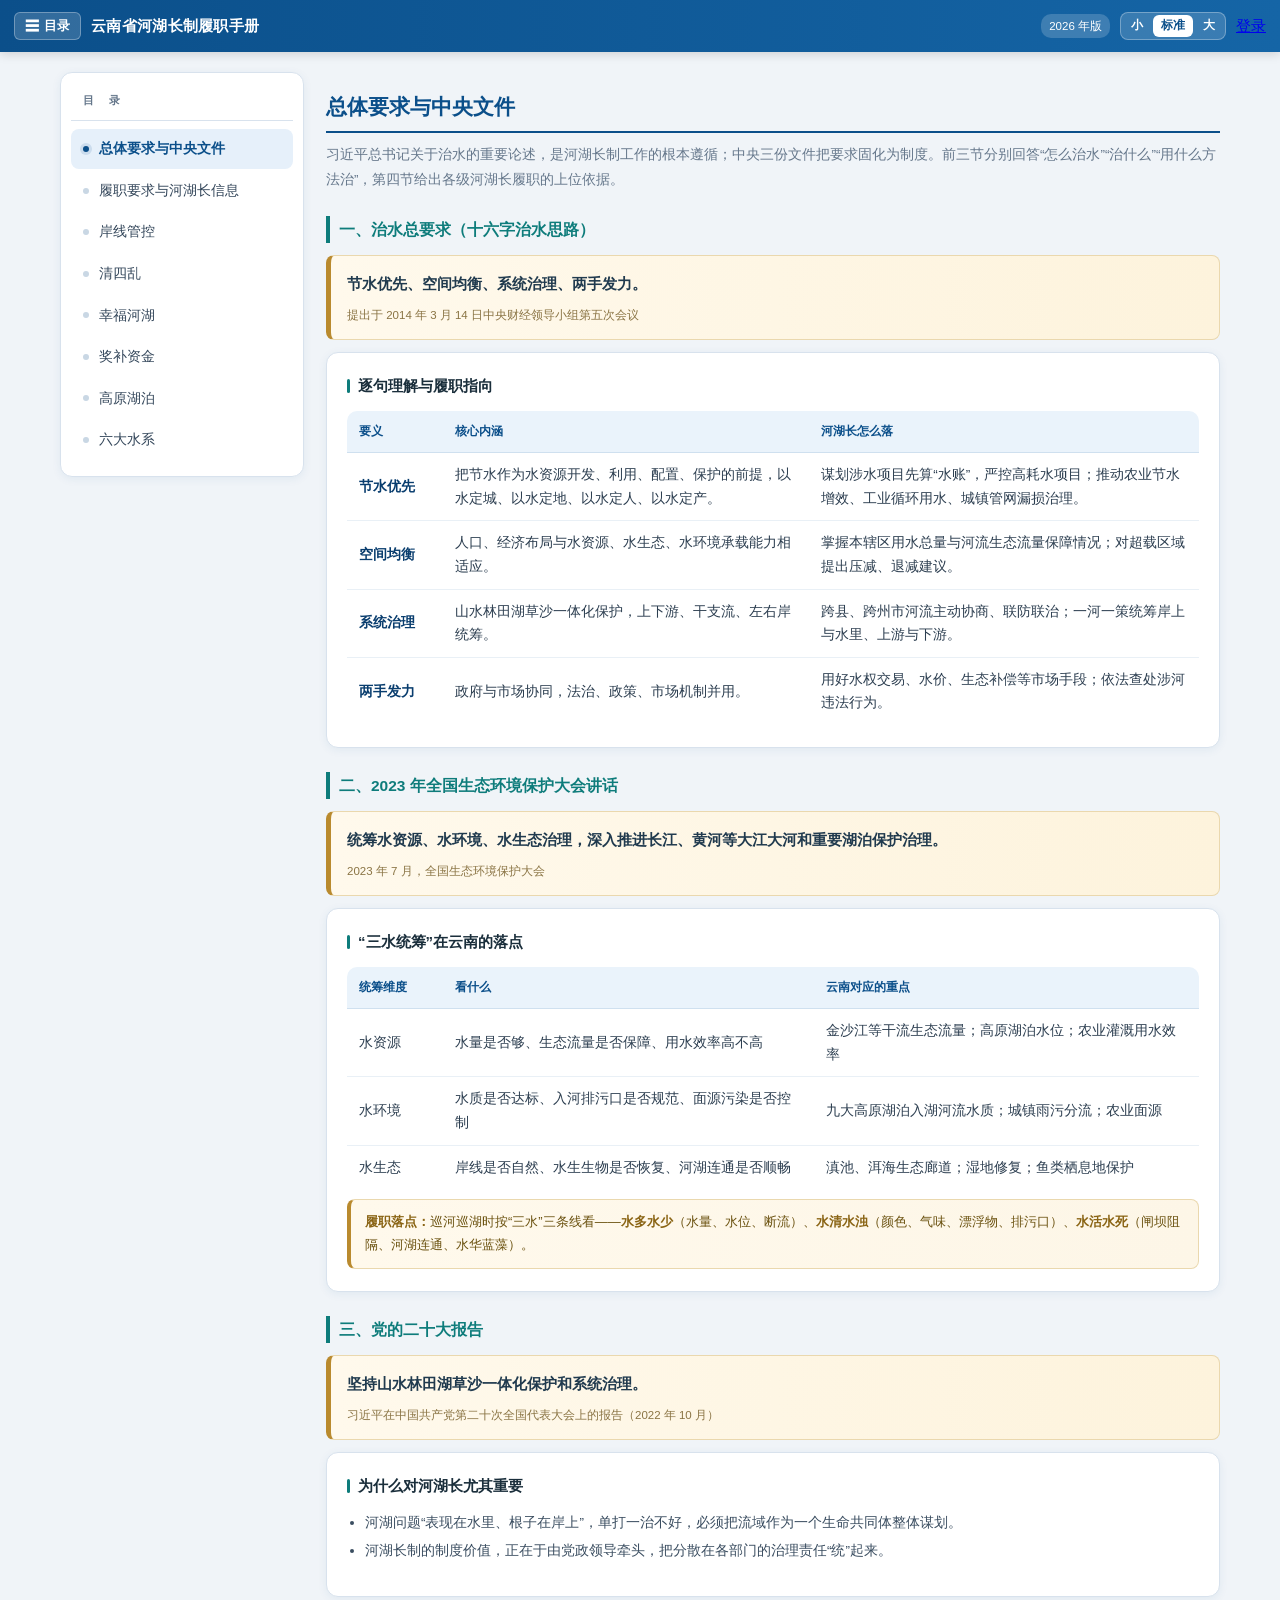
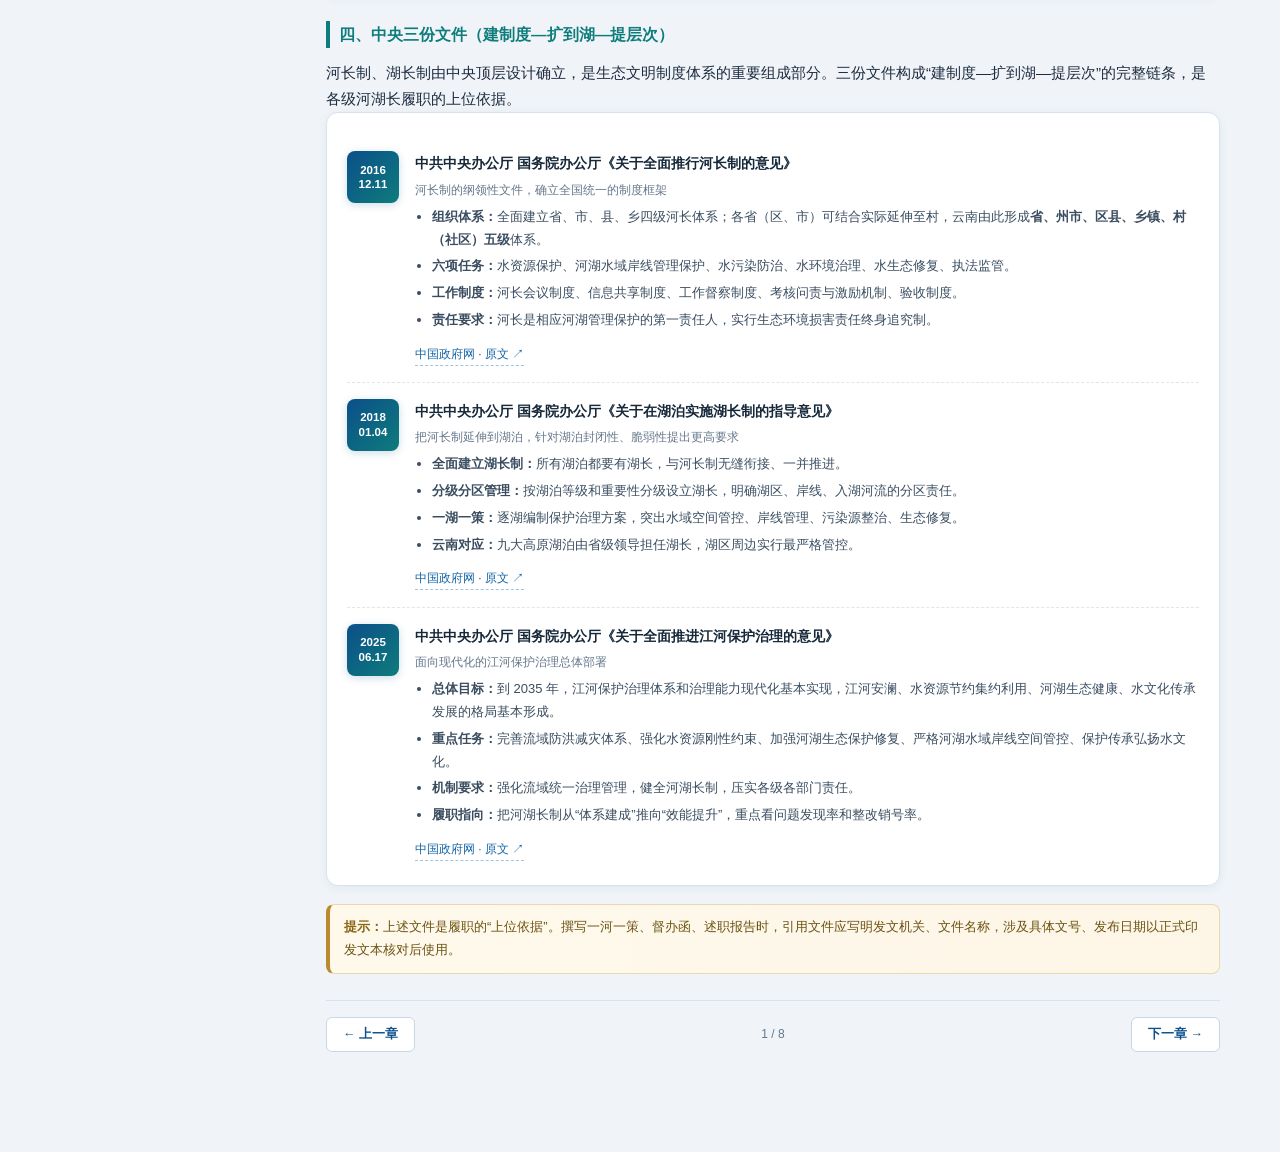
==== index.html @ fdb04437 "合并章节：总体要求+中央文件、履职要求+河湖长信息 - 第一章「总体要求」与「中央文件」合并为「总体要求与中央文件」，   章内四节：十六字治水思路、2023 全国生态环境保护大会、党的二十大报告、 " ====
<!DOCTYPE html>
<html lang="zh-CN">

<head>
  <meta charset="UTF-8">
  <meta name="viewport"
    content="width=device-width, initial-scale=1, maximum-scale=1, user-scalable=no, viewport-fit=cover">
  <meta name="theme-color" content="#0C447C">
  <meta name="format-detection" content="telephone=no">
  <meta name="description" content="云南省河湖长制履职手册：政策依据、履职要求、全省河湖长信息、岸线空间管控、清四乱、幸福河湖、高原湖泊与六大水系。">
  <title>云南省河湖长制履职手册</title>
  <link rel="stylesheet" href="./css/index.css">
  <script src="./js/theme-init.js"></script>
  <!--  -->
</head>

<body>

  <header class="topbar">
    <button class="tb-toc" id="tocBtn" type="button" aria-controls="toc" aria-expanded="true">
      <span class="ico">☰</span><span class="lbl">目录</span>
    </button>
    <span class="tt">云南省河湖长制履职手册</span>
    <span class="period">2026 年版</span>
    <div class="actions">
      <div class="fontset" role="group" aria-label="正文字号">
        <button type="button" data-fs="s" title="小号字" aria-pressed="false">小</button>
        <button type="button" data-fs="m" title="标准字" aria-pressed="true">标准</button>
        <button type="button" data-fs="l" title="大号字" aria-pressed="false">大</button>
      </div>
    </div>
    <div>
      <a href="./login.html" id="login" class="login">登录</a>
    </div>
  </header>

  <header class="hero" hidden>
    <div class="wrap">
      <span class="badge">内部工作资料 · 巡河巡湖随手查</span>
      <h1>云南省河湖长制履职手册<small>政策依据 · 履职清单 · 河湖信息速查</small></h1>
      <p>政策依据 · 履职要求 · 全省河湖长信息 · 岸线管控 · 清四乱 · 幸福河湖 · 奖补资金 · 高原湖泊 · 六大水系</p>
      <div class="meta"><span>共 8 章</span><span>数据截止 2025-12-31</span><span>图件为示意，不作执法依据</span></div>
      <div class="notice">本手册面向州（市）、县（市、区）、乡、村各级河湖长，便于巡河巡湖时查阅履职依据与工作标准。第四章全省河湖长信息为结构示意数据；政策条文、文号、面积与流域数据以正式文件及主管部门公布为准。
      </div>
    </div>
    <svg class="waves" viewBox="0 0 1200 120" preserveAspectRatio="none" aria-hidden="true">
      <path d="M0,60 C200,20 400,95 600,60 C800,25 1000,90 1200,55 L1200,120 L0,120 Z" fill="rgba(255,255,255,.10)" />
      <path d="M0,85 C220,50 420,110 640,80 C860,50 1040,105 1200,80 L1200,120 L0,120 Z" fill="rgba(255,255,255,.13)" />
    </svg>
  </header>

  <div class="layout">
    <aside class="toc" id="toc" aria-label="章节目录">
      <div class="t">目　录</div>
      <a href="#ch1" data-ch="ch1" class="active"><span>总体要求与中央文件</span></a>
      <a href="#ch3" data-ch="ch3"><span>履职要求与河湖长信息</span></a>
      <a href="#ch5" data-ch="ch5"><span>岸线管控</span></a>
      <a href="#ch6" data-ch="ch6"><span>清四乱</span></a>
      <a href="#ch7" data-ch="ch7"><span>幸福河湖</span></a>
      <a href="#ch8" data-ch="ch8"><span>奖补资金</span></a>
      <a href="#ch9" data-ch="ch9"><span>高原湖泊</span></a>
      <a href="#ch10" data-ch="ch10"><span>六大水系</span></a>
    </aside>
    <div class="toc-mask" id="tocMask" aria-hidden="true"></div>

    <main class="content">

      <section id="ch1" class="chapter on">
        <div class="ch-head">
          <h2>总体要求与中央文件</h2>
          <p class="lead">习近平总书记关于治水的重要论述，是河湖长制工作的根本遵循；中央三份文件把要求固化为制度。前三节分别回答“怎么治水”“治什么”“用什么方法治”，第四节给出各级河湖长履职的上位依据。</p>
        </div>

        <h4 class="sec">一、治水总要求（十六字治水思路）</h4>
        <div class="quote">
          <div class="qs">节水优先、空间均衡、系统治理、两手发力。</div>
          <div class="src">提出于 2014 年 3 月 14 日中央财经领导小组第五次会议</div>
        </div>
        <div class="card">
          <h3>逐句理解与履职指向</h3>
          <div class="tscroll">
            <table>
              <thead>
                <tr>
                  <th style="width:96px">要义</th>
                  <th>核心内涵</th>
                  <th>河湖长怎么落</th>
                </tr>
              </thead>
              <tbody>
                <tr>
                  <td><b>节水优先</b></td>
                  <td>把节水作为水资源开发、利用、配置、保护的前提，以水定城、以水定地、以水定人、以水定产。</td>
                  <td>谋划涉水项目先算“水账”，严控高耗水项目；推动农业节水增效、工业循环用水、城镇管网漏损治理。</td>
                </tr>
                <tr>
                  <td><b>空间均衡</b></td>
                  <td>人口、经济布局与水资源、水生态、水环境承载能力相适应。</td>
                  <td>掌握本辖区用水总量与河流生态流量保障情况；对超载区域提出压减、退减建议。</td>
                </tr>
                <tr>
                  <td><b>系统治理</b></td>
                  <td>山水林田湖草沙一体化保护，上下游、干支流、左右岸统筹。</td>
                  <td>跨县、跨州市河流主动协商、联防联治；一河一策统筹岸上与水里、上游与下游。</td>
                </tr>
                <tr>
                  <td><b>两手发力</b></td>
                  <td>政府与市场协同，法治、政策、市场机制并用。</td>
                  <td>用好水权交易、水价、生态补偿等市场手段；依法查处涉河违法行为。</td>
                </tr>
              </tbody>
            </table>
          </div>
        </div>

        <h4 class="sec">二、2023 年全国生态环境保护大会讲话</h4>
        <div class="quote">
          <div class="qs">统筹水资源、水环境、水生态治理，深入推进长江、黄河等大江大河和重要湖泊保护治理。</div>
          <div class="src">2023 年 7 月，全国生态环境保护大会</div>
        </div>
        <div class="card">
          <h3>“三水统筹”在云南的落点</h3>
          <div class="tscroll">
            <table>
              <thead>
                <tr>
                  <th style="width:96px">统筹维度</th>
                  <th>看什么</th>
                  <th>云南对应的重点</th>
                </tr>
              </thead>
              <tbody>
                <tr>
                  <td>水资源</td>
                  <td>水量是否够、生态流量是否保障、用水效率高不高</td>
                  <td>金沙江等干流生态流量；高原湖泊水位；农业灌溉用水效率</td>
                </tr>
                <tr>
                  <td>水环境</td>
                  <td>水质是否达标、入河排污口是否规范、面源污染是否控制</td>
                  <td>九大高原湖泊入湖河流水质；城镇雨污分流；农业面源</td>
                </tr>
                <tr>
                  <td>水生态</td>
                  <td>岸线是否自然、水生生物是否恢复、河湖连通是否顺畅</td>
                  <td>滇池、洱海生态廊道；湿地修复；鱼类栖息地保护</td>
                </tr>
              </tbody>
            </table>
          </div>
          <div class="pin">
            <b>履职落点：</b>巡河巡湖时按“三水”三条线看——<b>水多水少</b>（水量、水位、断流）、<b>水清水浊</b>（颜色、气味、漂浮物、排污口）、<b>水活水死</b>（闸坝阻隔、河湖连通、水华蓝藻）。
          </div>
        </div>

        <h4 class="sec">三、党的二十大报告</h4>
        <div class="quote">
          <div class="qs">坚持山水林田湖草沙一体化保护和系统治理。</div>
          <div class="src">习近平在中国共产党第二十次全国代表大会上的报告（2022 年 10 月）</div>
        </div>
        <div class="card">
          <h3>为什么对河湖长尤其重要</h3>
          <ul class="ul">
            <li>河湖问题“表现在水里、根子在岸上”，单打一治不好，必须把流域作为一个生命共同体整体谋划。</li>
            <li>河湖长制的制度价值，正在于由党政领导牵头，把分散在各部门的治理责任“统”起来。</li>
          </ul>
        </div>
        <h4 class="sec">四、中央三份文件（建制度—扩到湖—提层次）</h4>
        <p>河长制、湖长制由中央顶层设计确立，是生态文明制度体系的重要组成部分。三份文件构成“建制度—扩到湖—提层次”的完整链条，是各级河湖长履职的上位依据。</p>
        <div class="card">
          <div class="doc">
            <div class="dt">2016<br>12.11</div>
            <div class="db">
              <h5>中共中央办公厅 国务院办公厅《关于全面推行河长制的意见》</h5>
              <div class="meta">河长制的纲领性文件，确立全国统一的制度框架</div>
              <ul>
                <li><b>组织体系：</b>全面建立省、市、县、乡四级河长体系；各省（区、市）可结合实际延伸至村，云南由此形成<b>省、州市、区县、乡镇、村（社区）五级</b>体系。</li>
                <li><b>六项任务：</b>水资源保护、河湖水域岸线管理保护、水污染防治、水环境治理、水生态修复、执法监管。</li>
                <li><b>工作制度：</b>河长会议制度、信息共享制度、工作督察制度、考核问责与激励机制、验收制度。</li>
                <li><b>责任要求：</b>河长是相应河湖管理保护的第一责任人，实行生态环境损害责任终身追究制。</li>
              </ul>
              <a class="ext" href="https://www.gov.cn/zhengce/2016-12/11/content_5146628.htm" target="_blank"
                rel="noopener">中国政府网 · 原文 ↗</a>
            </div>
          </div>
          <div class="doc">
            <div class="dt">2018<br>01.04</div>
            <div class="db">
              <h5>中共中央办公厅 国务院办公厅《关于在湖泊实施湖长制的指导意见》</h5>
              <div class="meta">把河长制延伸到湖泊，针对湖泊封闭性、脆弱性提出更高要求</div>
              <ul>
                <li><b>全面建立湖长制：</b>所有湖泊都要有湖长，与河长制无缝衔接、一并推进。</li>
                <li><b>分级分区管理：</b>按湖泊等级和重要性分级设立湖长，明确湖区、岸线、入湖河流的分区责任。</li>
                <li><b>一湖一策：</b>逐湖编制保护治理方案，突出水域空间管控、岸线管理、污染源整治、生态修复。</li>
                <li><b>云南对应：</b>九大高原湖泊由省级领导担任湖长，湖区周边实行最严格管控。</li>
              </ul>
              <a class="ext" href="https://www.gov.cn/zhengce/2018-01/04/content_5253253.htm" target="_blank"
                rel="noopener">中国政府网 · 原文 ↗</a>
            </div>
          </div>
          <div class="doc">
            <div class="dt">2025<br>06.17</div>
            <div class="db">
              <h5>中共中央办公厅 国务院办公厅《关于全面推进江河保护治理的意见》</h5>
              <div class="meta">面向现代化的江河保护治理总体部署</div>
              <ul>
                <li><b>总体目标：</b>到 2035 年，江河保护治理体系和治理能力现代化基本实现，江河安澜、水资源节约集约利用、河湖生态健康、水文化传承发展的格局基本形成。</li>
                <li><b>重点任务：</b>完善流域防洪减灾体系、强化水资源刚性约束、加强河湖生态保护修复、严格河湖水域岸线空间管控、保护传承弘扬水文化。</li>
                <li><b>机制要求：</b>强化流域统一治理管理，健全河湖长制，压实各级各部门责任。</li>
                <li><b>履职指向：</b>把河湖长制从“体系建成”推向“效能提升”，重点看问题发现率和整改销号率。</li>
              </ul>
              <a class="ext" href="https://www.gov.cn/zhengce/202506/content_7029509.htm" target="_blank"
                rel="noopener">中国政府网 · 原文 ↗</a>
            </div>
          </div>
        </div>
        <div class="pin" style="margin-top:0">
          <b>提示：</b>上述文件是履职的“上位依据”。撰写一河一策、督办函、述职报告时，引用文件应写明发文机关、文件名称，涉及具体文号、发布日期以正式印发文本核对后使用。
        </div>
      </section>

      <section id="ch3" class="chapter">
        <div class="ch-head">
          <h2>履职要求与河湖长信息</h2>
          <p class="lead">国家层面三份文件回答“河湖长具体干什么、怎么干、干不好怎么办”，云南省级四份文件解决“本地怎么落地”。履职不是“挂名”，要有动作、有记录、有结果；最后一节收录全省 16 个州市、五级河湖长体系与名册检索，便于对照责任人与责任河段。</p>
        </div>

        <h4 class="sec">一、履职依据文件清单</h4>
        <div class="card">
          <div class="tscroll">
            <table>
              <thead>
                <tr>
                  <th style="width:44px">序号</th>
                  <th style="width:64px">层级</th>
                  <th>文件名称</th>
                  <th style="width:158px">文号</th>
                </tr>
              </thead>
              <tbody>
                <tr>
                  <td>1</td>
                  <td><span class="tag lv0">省级</span></td>
                  <td><a
                      href="./pdf/河湖长履职具体要求/1、云南省河长制领导小组关于印发云南省全面推行河长制行动计划的通知（云河长组发〔2017〕1号  ）.pdf">云南省河长制领导小组关于印发云南省全面推行河长制行动计划的通知</a>
                  </td>
                  <td>云河长组发〔2017〕1号</td>
                </tr>
                <tr>
                  <td>2</td>
                  <td><span class="tag lv0">省级</span></td>
                  <td><a
                      href="./pdf/河湖长履职具体要求/2、云南省河（湖）长制领导小组关于印发云南省全面贯彻落实湖长制的实施方案的通知（云河长组发〔2018〕2号）.pdf">云南省河（湖）长制领导小组关于印发云南省全面贯彻落实湖长制的实施方案的通知</a>
                  </td>
                  <td>云河长组发〔2018〕2号</td>
                </tr>
                <tr>
                  <td>3</td>
                  <td><span class="tag lv3">国家</span></td>
                  <td>《关于推动河长制从“有名”到“有实”的实施意见》</td>
                  <td>水河湖〔2018〕243号</td>
                </tr>
                <tr>
                  <td>4</td>
                  <td><span class="tag lv3">国家</span></td>
                  <td>《水利部办公厅印发关于进一步强化河长湖长履职尽责的指导意见的通知》</td>
                  <td>办河湖〔2019〕267号</td>
                </tr>
                <tr>
                  <td>5</td>
                  <td><span class="tag lv0">省级</span></td>
                  <td>
                    <a href="./pdf/河湖长履职具体要求/5、云南省河长制领导小组关于印发云南省全面推行河（湖）长制省级会议制度等 4 项制度的通知（云河长组发〔2020〕2 号）.pdf">云南省河长制领导小组关于印发云南省全面推行河（湖）长制省级会议制度等
                      4 项制度的通知</a>
                  </td>
                  <td>云河长组发〔2020〕2号</td>
                </tr>
                <tr>
                  <td>6</td>
                  <td><span class="tag lv0">省级</span></td>
                  <td><a
                      href="./pdf/河湖长履职具体要求/6、云南省河长制办公室关于印发云南省全面推行河（湖）长制省级河（湖）长巡查办法等4个办法的通知（云河长办发〔2020〕24 号）.pdf">云南省河长制办公室关于印发云南省全面推行河（湖）长制省级河（湖）长巡查办法等
                      4 个办法的通知</a></td>
                  <td>云河长办发〔2020〕24号</td>
                </tr>
                <tr>
                  <td>7</td>
                  <td><span class="tag lv3">国家</span></td>
                  <td>《水利部关于印发河长湖长履职规范（试行）的通知》</td>
                  <td>水河湖函〔2021〕72号</td>
                </tr>
              </tbody>
            </table>
          </div>
          <div class="hint">前两份省级文件是云南全面推行河长制、湖长制的总施工图；第 5、6 项确立省级会议、督查、考核、信息共享制度与河（湖）长巡查办法；第 3、4、7
            项是水利部对履职内容、履职方式、责任追究的统一规范。</div>
        </div>

        <h4 class="sec">二、三份关键文件要点</h4>
        <div class="card">
          <div class="doc">
            <div class="dt">有名<br>到有实</div>
            <div class="db">
              <h5>《关于推动河长制从“有名”到“有实”的实施意见》<span style="font-weight:400;color:var(--muted)">（水河湖〔2018〕243号）</span></h5>
              <div class="meta">解决“牌子挂了、人没动”的问题</div>
              <ul>
                <li><b>责任体系实：</b>河长名单、责任河段、联系方式向社会公布，公示牌规范设置、动态更新。</li>
                <li><b>一河一策实：</b>问题、目标、任务、责任“四张清单”落地，年度任务可考核。</li>
                <li><b>督查暗访实：</b>以“四不两直”方式开展暗访，问题通报到人、到河段。</li>
                <li><b>考核问责实：</b>考核结果纳入党政领导班子和领导干部考核评价。</li>
              </ul>
              <a class="ext" href="https://www.gov.cn/gongbao/content/2019/content_5363080.htm" target="_blank"
                rel="noopener">原文 ↗</a>
            </div>
          </div>
          <div class="doc">
            <div class="dt">强化<br>尽责</div>
            <div class="db">
              <h5>《关于进一步强化河长湖长履职尽责的指导意见》<span style="font-weight:400;color:var(--muted)">（办河湖〔2019〕267号）</span></h5>
              <div class="meta">解决“履职不到位、责任压不实”的问题</div>
              <ul>
                <li><b>强化河长办能力：</b>配强工作力量，建立分办、督办、通报机制。</li>
                <li><b>提醒约谈通报：</b>对履职不力、问题长期未整改的河长湖长，实行提醒、约谈、通报。</li>
                <li><b>结果运用：</b>履职情况与考核、评优、问责挂钩，形成“干好干坏不一样”的导向。</li>
              </ul>
              <a class="ext" href="https://www.gov.cn/zhengce/zhengceku/2020-01/01/content_5465754.htm" target="_blank"
                rel="noopener">原文 ↗</a>
            </div>
          </div>
          <div class="doc">
            <div class="dt">规范<br>履职</div>
            <div class="db">
              <h5>《河长湖长履职规范（试行）》<span style="font-weight:400;color:var(--muted)">（水河湖函〔2021〕72号）</span></h5>
              <div class="meta">明确各级河长湖长“做什么、怎么做”</div>
              <ul>
                <li><b>履职内容：</b>巡河巡湖、问题交办督办、组织协调、督导考核、宣传引导。</li>
                <li><b>履职方式：</b>实地巡查与暗访相结合，重点河段、敏感时段加密；发现问题现场交办、限期整改、跟踪销号。</li>
                <li><b>履职记录：</b>巡查轨迹、问题清单、交办单、整改反馈要留痕，作为考核依据。</li>
              </ul>
              <a class="ext" href="http://www.mwr.gov.cn/zw/tzgg/tzgs/202510/t20251001_2067353.html" target="_blank"
                rel="noopener">水利部 · 原文 ↗</a>
            </div>
          </div>
        </div>

        <h4 class="sec">三、履职清单（按级对照）</h4>
        <div class="card">
          <div class="tscroll">
            <table>
              <thead>
                <tr>
                  <th style="width:92px">层级</th>
                  <th>主要履职事项</th>
                  <th style="width:132px">巡查频次（参考）</th>
                  <th style="width:120px">留痕方式</th>
                </tr>
              </thead>
              <tbody>
                <tr>
                  <td><span class="tag lv0">省级</span></td>
                  <td>统筹部署、督办跨州市重大问题、审定一河一策</td>
                  <td>每年不少于 1 次</td>
                  <td>会议纪要、督办函</td>
                </tr>
                <tr>
                  <td><span class="tag lv1">州市级</span></td>
                  <td>组织跨县联防联治、协调解决突出问题、考核县级河长</td>
                  <td>每半年不少于 1 次</td>
                  <td>巡查记录、交办单</td>
                </tr>
                <tr>
                  <td><span class="tag lv2">区县级</span></td>
                  <td>落实治理任务、协调执法与项目落地、督办乡镇整改</td>
                  <td>每季度不少于 1 次</td>
                  <td>巡查 APP、问题台账</td>
                </tr>
                <tr>
                  <td><span class="tag lv3">乡镇级</span></td>
                  <td>组织日常巡查、处置发现问题、上报重大事项</td>
                  <td>每月不少于 1 次</td>
                  <td>巡查台账、照片</td>
                </tr>
                <tr>
                  <td><span class="tag lv4">村（社区）级</span></td>
                  <td>巡河护河、宣传引导、第一时间上报</td>
                  <td>每周不少于 1 次</td>
                  <td>巡查记录本</td>
                </tr>
              </tbody>
            </table>
          </div>
          <div class="hint">注：频次为常见做法，具体以省级河湖长制工作规定（省级河（湖）长巡查办法等 4 个办法）和年度考核细则为准。</div>
        </div>

        <h4 class="sec">四、问题处置闭环</h4>
        <div class="card">
          <div class="flow">
            <span class="st">① 发现</span><span class="ar">→</span>
            <span class="st">② 交办</span><span class="ar">→</span>
            <span class="st">③ 整改</span><span class="ar">→</span>
            <span class="st">④ 验收销号</span><span class="ar">→</span>
            <span class="st">⑤ 回头看</span>
          </div>
          <div class="tscroll">
            <table>
              <thead>
                <tr>
                  <th style="width:92px">环节</th>
                  <th>关键动作</th>
                  <th style="width:170px">常见问题</th>
                </tr>
              </thead>
              <tbody>
                <tr>
                  <td>发现</td>
                  <td>巡查、暗访、群众举报、卫星遥感与视频监控比对</td>
                  <td>只走“精品路线”，看不见问题</td>
                </tr>
                <tr>
                  <td>交办</td>
                  <td>明确责任单位、整改措施、完成时限，书面交办</td>
                  <td>口头交办、责任不清、时限模糊</td>
                </tr>
                <tr>
                  <td>整改</td>
                  <td>属地为主、部门配合，重大问题的提级办理</td>
                  <td>以“已安排”代替“已整改”</td>
                </tr>
                <tr>
                  <td>验收销号</td>
                  <td>现场核实、影像对比、签字确认</td>
                  <td>纸上销号、反弹后重新入账</td>
                </tr>
                <tr>
                  <td>回头看</td>
                  <td>销号问题抽查复核，防止反弹</td>
                  <td>一销了之、缺乏长效管护</td>
                </tr>
              </tbody>
            </table>
          </div>
        </div>
        <h4 class="sec">五、全省各级河湖长信息</h4>
        <p>全省 16 个州市、五级河湖长体系与名册检索。<b>本模块为交互式</b>：可查看层级结构与区域分布、按州市下钻、按姓名/河流/单位/编号检索。当前数据为结构示意值，正式发布前替换为省河湖长办台账。</p>
        <div id="ch4" class="tabmod">
        <nav class="tabs subtabs">
          <div class="wrap">
            <button class="on" data-tab="overview">总览</button>
            <button data-tab="pref">分州市一览</button>
            <button data-tab="roster" hidden>河湖长名册检索</button>
          </div>
        </nav>
        <section id="tab-overview" class="on">
          <h2>组织体系总览</h2>
          <p class="sub">纵向五级 × 横向 16 州市，两向合计均等于 38,000 人</p>

          <div class="grid3">
            <div class="metric">
              <div class="num">16</div>
              <div class="lab">州市</div>
              <div class="note">8 个地级市 + 8 个自治州</div>
            </div>
            <div class="metric">
              <div class="num">5</div>
              <div class="lab">级责任体系</div>
              <div class="note">省 → 州市 → 区县 → 乡镇 → 村（社区）</div>
            </div>
            <div class="metric">
              <div class="num">38,000</div>
              <div class="lab">名河湖长</div>
              <div class="note">全省合计（示意值）</div>
            </div>
          </div>

          <div class="card">
            <h3>五级河湖长分布（由高到低）</h3>
            <div class="pyr" id="pyramid"></div>
          </div>

          <div class="tip"><b>一句话读图：</b>乡镇与村社区两级合计约 33,920 人，占全省 89% —— 河湖长制的责任重心在基层末梢。</div>

          <div class="card">
            <h3>五级职责速览</h3>
            <table>
              <thead>
                <tr>
                  <th>层级</th>
                  <th>典型河长</th>
                  <th>所在单位</th>
                  <th>主要职责</th>
                </tr>
              </thead>
              <tbody>
                <tr>
                  <td><span class="tag lv0">省级</span></td>
                  <td>省总河长、副总河长、省级河（湖）长</td>
                  <td>省委、省人民政府</td>
                  <td>统筹全省河湖长制工作，督办重大问题</td>
                </tr>
                <tr>
                  <td><span class="tag lv1">州市级</span></td>
                  <td>州（市）总河长、州（市）级河（湖）长</td>
                  <td>州（市）党委、人民政府</td>
                  <td>组织跨县河流联防联治，考核下级河长</td>
                </tr>
                <tr>
                  <td><span class="tag lv2">区县级</span></td>
                  <td>县（市、区）总河长、县级河（湖）长</td>
                  <td>县（市、区）党委、人民政府</td>
                  <td>落实治理任务，协调执法与项目落地</td>
                </tr>
                <tr>
                  <td><span class="tag lv3">乡镇级</span></td>
                  <td>乡镇（街道）党（工）委书记、乡镇长</td>
                  <td>乡镇人民政府、街道办事处</td>
                  <td>组织日常巡查，处置发现问题</td>
                </tr>
                <tr>
                  <td><span class="tag lv4">村（社区）级</span></td>
                  <td>村党总支书记、村委会主任</td>
                  <td>村民委员会、社区居民委员会</td>
                  <td>巡河护河、宣传引导、第一时间上报</td>
                </tr>
              </tbody>
            </table>
          </div>

          <div class="expo-card">
            <div class="expo-band">
              <span class="expo-kicker">云展馆 · 2016—2026</span>
              <h3>云南河湖长制十周年成果云展</h3>
              <p>五级河湖长体系全覆盖、九大高原湖泊治理成效、六大水系保护、十年大事记与云上影像展，进入即可一站浏览。</p>
            </div>
            <div class="expo-body">
              <div class="expo-tags">
                <span>十年数字墙</span><span>治水模式</span><span>六大水系</span><span>九湖亮点</span><span>制度法治</span><span>十年大事记</span><span>五级河长数据</span>
              </div>
              <a class="expo-go" href="云南河湖长制十周年成果云展.html" target="_blank" rel="noopener">进入云展 →</a>
            </div>
          </div>
        </section>
        <section id="tab-pref">
          <h2>分州市河湖长分布</h2>
          <p class="sub">点击上方示意图中的州市区块（或蓝圈），可直达该州市的河长名册明细；下方表格可展开“省级”行查看省级河长名单，点击州市行同样直达名册。</p>
          <div class="card">
            <h3 style="text-align:center">各州市河长数量示意图</h3>
            <div class="mapflex">
              <div class="mapbox" id="mapBox">
                <div class="mapTip" id="mapTip"></div>
              </div>
              <div class="maplegend" id="mapLegend"></div>
            </div>
            <p class="mapnote">示意图：行政区划界线经简化处理，不作为划界依据；人数为结构示意值。</p>
          </div>
          <div class="tblwrap">
            <table id="prefTable">
              <thead>
                <tr>
                  <th>州市</th>
                  <th class="r">河湖长（人）</th>
                  <th class="r">占全省</th>
                  <th class="r">示例入库（条）</th>
                  <th class="barcell">分布</th>
                </tr>
              </thead>
              <tbody></tbody>
            </table>
          </div>
          <p class="sub" style="margin-top:12px">注：因四舍五入，占比分项之和可能与 100% 略有出入；人数为结构示意值。</p>
        </section>
        <section id="tab-roster">
          <h2>河长名册检索</h2>
          <p class="sub" id="rosterSub">支持按姓名、河流名称、行政区划、单位、职务、编号模糊检索；省级河长可点击下方“省级”快捷按钮或层级下拉查看。</p>

          <div class="quick" id="quickLv">
            <button data-lv="" class="on">全部层级</button>
            <button data-lv="省级">省级</button>
            <button data-lv="州市级">州市级</button>
            <button data-lv="区县级">区县级</button>
            <button data-lv="乡镇级">乡镇级</button>
            <button data-lv="村（社区）级">村（社区）级</button>
          </div>

          <div class="filters">
            <input type="text" id="q" placeholder="搜索：姓名 / 河流 / 行政区划 / 单位 / 职务 / 编号…">
            <select id="fLevel">
              <option value="">全部层级</option>
              <option>省级</option>
              <option>州市级</option>
              <option>区县级</option>
              <option>乡镇级</option>
              <option>村（社区）级</option>
            </select>
            <select id="fPref">
              <option value="">全部州市</option>
            </select>
            <button id="resetBtn" class="btn-reset" title="恢复默认：全部层级 + 全部州市">重置</button>
          </div>
          <div class="chips">当前筛选 <b id="hitCount">0</b> 条示例记录 <span id="hitScope"></span></div>

          <div class="tblwrap">
            <table>
              <thead>
                <tr>
                  <th>编号</th>
                  <th>级别</th>
                  <th>行政区划</th>
                  <th>河流（湖泊）名称</th>
                  <th>责任河段</th>
                  <th>河长姓名</th>
                  <th>职务</th>
                  <th>所在单位</th>
                </tr>
              </thead>
              <tbody id="rosterBody"></tbody>
            </table>
          </div>
          <div class="pager">
            <span id="pageInfo"></span>
            <span><button id="prevBtn">上一页</button> <button id="nextBtn">下一页</button></span>
          </div>
        </section>
        </div>
      </section>

      <section id="ch5" class="chapter">
        <div class="ch-head">
          <h2>河湖岸线空间管控法律法规及工作要求</h2>
          <p class="lead">岸线是河湖生态空间的核心，管控的关键是“划定边界、分区管住、严格许可、依法处置”四个环节。本章梳理现行法规文件依据、岸线分区管控要求、涉河项目审批规则与违建分类处置口径。</p>
        </div>

        <h4 class="sec">一、法规与文件依据</h4>
        <div class="card">
          <div class="tscroll">
            <table>
              <thead>
                <tr>
                  <th style="width:56px">层级</th>
                  <th>依据名称</th>
                  <th style="width:170px">管什么</th>
                </tr>
              </thead>
              <tbody>
                <tr>
                  <td>行政法规</td>
                  <td>《中华人民共和国河道管理条例》</td>
                  <td>河道管理范围划定、涉河建设审批、禁止行为与法律责任</td>
                </tr>
                <tr>
                  <td>部门规定</td>
                  <td>《河道管理范围内建设项目管理的有关规定》（2017 年修正）</td>
                  <td>涉河建设项目范围界定与审查程序</td>
                </tr>
                <tr>
                  <td>部文件</td>
                  <td>《水利部办公厅关于进一步加强河湖管理范围内建设项目管理的通知》（办河湖〔2020〕177号）</td>
                  <td>规范许可范围、严格审批类别、明确禁止事项</td>
                </tr>
                <tr>
                  <td>部文件</td>
                  <td>《水利部关于加强河湖水域岸线空间管控的指导意见》（水河湖〔2022〕216号）</td>
                  <td>边界划定、用途管制、违建处置、耕地利用</td>
                </tr>
              </tbody>
            </table>
          </div>
        </div>

        <h4 class="sec">二、适用对象与审批底线</h4>
        <div class="card">
          <h3>哪些项目要审</h3>
          <p class="p">
            河道管理范围包括河道（含河滩地）、湖泊、水库、人工水道、行洪区、蓄洪区、滞洪区。在上述范围内新建、扩建、改建的建设项目均需审查，包括：开发水利（水电）、防治水害、整治河道的各类工程，以及跨河、穿河、穿堤、临河的桥梁、码头、道路、渡口、管道、缆线、取水口、排污口等建筑物，厂房、仓库、工业和民用建筑及其他公共设施。
          </p>
          <div class="pin"><b>核心规则：</b>河道管理范围内的建设项目，必须按照河道管理权限，经河道主管机关审查同意后，方可开工建设。<b>未批先建、越权审批、批建不符</b>均属违规。</div>
          <h3 style="margin-top:16px">三条禁止底线</h3>
          <ul class="ul">
            <li>禁止在河湖管理范围内建设<b>妨碍行洪</b>的建筑物、构筑物，禁止倾倒、弃置渣土。</li>
            <li>禁止<b>围垦湖泊</b>，禁止违法围垦河道。</li>
            <li>严禁<b>超项目类别</b>审批许可；不得以涉河建设项目名义许可尾矿库、永久渣场；不得以桥梁、道路、码头等为名，对开发建设房屋建筑、风雨廊桥、景观工程、别墅等进行许可。</li>
          </ul>
          <div class="warn">
            <b>光伏、风电特别注意：</b>应符合同相关规划并充分论证、严格控制；严重影响防洪安全、河势稳定、生态安全的，不得许可。光伏电站、风力发电等项目不得在河道、湖泊、水库内建设；在湖泊周边、水库库汊建设的，不得布设在具有防洪、供水功能和水生态、水环境保护需求的区域，不得妨碍行洪通畅，不得危害水库大坝和堤防等水利工程设施安全，不得影响河势稳定和航运安全。
          </div>
        </div>

        <h4 class="sec">三、边界划定：先有边界，才谈管控</h4>
        <div class="card">
          <p class="p">河湖管理范围划定是河湖管理保护的重要基础性工作。要完善第一次全国水利普查名录内河湖划界成果，在“全国水利一张图”上图，同步推进名录以外其他河湖的划定工作。</p>
          <ul class="ul">
            <li><b>纠治三类问题：</b>不依法依规、降低划定标准人为缩窄河道管理范围，故意避让村镇、农田、基础设施以及建筑物、构筑物。</li>
            <li><b>成果公开：</b>督促有关地方及时整改，并依法公告。</li>
            <li><b>多规衔接：</b>做好河湖划界与“三区三线”划定等工作的对接，推进与相关部门成果共享。</li>
          </ul>
          <div class="pin"><b>划定成果复核：</b>通过全国河湖遥感平台开展，复核规范后的矢量数据是加强河湖管理保护的重要依据。复核范围为民政普查名录内已划定管理范围的河湖——<b>2026
              年</b>开展流域面积 1000 平方公里及以上河流、水面面积 1 平方公里及以上湖泊的复核；<b>2027 年</b>开展其他河湖复核。名录外河湖结合基本情况摸底，将矢量成果上图。</div>
        </div>

        <h4 class="sec">四、岸线分区分类管控</h4>
        <div class="card">
          <p class="p">按照保护优先原则，加快河湖岸线保护与利用规划编制审批，合理划分四类岸线，严格管控开发利用强度和方式，并将岸线保护与利用规划融入“多规合一”国土空间规划体系。</p>
          <div class="grid2">
            <div class="mini">
              <h5>岸线保护区</h5>
              <p>生态敏感、需严格保护的区域，原则上禁止开发性建设。</p>
            </div>
            <div class="mini">
              <h5>岸线保留区</h5>
              <p>暂不具备开发条件或需为长远预留的区域，控制新增建设项目。</p>
            </div>
            <div class="mini">
              <h5>岸线控制利用区</h5>
              <p>有一定开发需求但须严格控制强度、方式与布局的区域。</p>
            </div>
            <div class="mini">
              <h5>岸线开发利用区</h5>
              <p>资源环境承载能力允许、可相对集中开发建设的区域。</p>
            </div>
          </div>
          <div class="hint">省级水行政主管部门组织提出需编制岸线规划的河湖名录、明确编制主体，并征求有关流域管理机构意见。</div>
        </div>

        <h4 class="sec">五、涉河项目审批：三个原则把住关口</h4>
        <div class="card">
          <div class="flow">
            <span class="st">确有必要</span><span class="ar">·</span>
            <span class="st">无法避让</span><span class="ar">·</span>
            <span class="st">确保安全</span>
          </div>
          <p class="p">
            对跨河、穿河、穿堤、临河的桥梁、码头、道路、渡口、管道、缆线、取水、排水等涉河建设项目，严把<b>受理、审查、许可</b>三关，不得超审查权限，不得随意扩大项目类别，严禁未批先建、越权审批、批建不符。</p>
          <h3>哪些活动也要办许可</h3>
          <p class="p">
            河湖管理范围内的岸线整治修复、生态廊道建设、滩地生态治理、公共体育设施、渔业养殖设施、航运设施、航道整治工程、造（修、拆）船项目、文体活动等，依法按<b>洪水影响评价类审批</b>或<b>河道管理范围内特定活动审批</b>办理许可手续。
          </p>
          <ul class="ul">
            <li>严禁以风雨廊桥等名义在河湖管理范围内开发建设房屋。</li>
            <li>城市建设和发展不得占用河道滩地。</li>
          </ul>
        </div>

        <h4 class="sec">六、涉水违建：分三类处置，不搞“一刀切”</h4>
        <div class="card">
          <div class="tscroll">
            <table>
              <thead>
                <tr>
                  <th style="width:104px">类别</th>
                  <th style="width:196px">时间界线</th>
                  <th>处置要求</th>
                </tr>
              </thead>
              <tbody>
                <tr>
                  <td><b>增量问题</b></td>
                  <td>2019 年 1 月 1 日以后（河湖长制 2018 年底全面建立）</td>
                  <td><b>“零容忍”</b>，坚决依法依规清理整治。</td>
                </tr>
                <tr>
                  <td><b>存量问题</b></td>
                  <td>1988 年 6 月《河道管理条例》出台后至 2018 年底</td>
                  <td>依法依规分类处理：妨碍行洪、影响河势稳定、危害水工程安全的，限期拆除并恢复原状；桥梁、码头等审批类项目开展防洪影响评价，区分情况规范整改、消除不利影响。</td>
                </tr>
                <tr>
                  <td><b>历史遗留</b></td>
                  <td>1988 年 6 月以前</td>
                  <td>逐项科学评估：影响防洪安全的限期拆除；不影响防洪安全或通过其他措施可消除影响的，在确保安全前提下稳妥处置。</td>
                </tr>
              </tbody>
            </table>
          </div>
          <div class="pin">处置要统筹发展和安全，严守安全底线，聚焦河湖水域岸线空间范围内的违法违规建筑物、构筑物，依法依规、实事求是、分类处置。</div>
        </div>

        <h4 class="sec">七、河湖管理范围内耕地利用</h4>
        <div class="card">
          <p class="p">对河湖管理范围内的耕地，结合“三区三线”划定，在不妨碍行洪、蓄洪和输水等功能的前提下，商自然资源部门依法依规分类处理。</p>
          <h3>应当有序退出的不稳定耕地</h3>
          <ul class="ul">
            <li>位于<b>主河槽内</b>的耕地；</li>
            <li><b>洪水上滩频繁</b>区域（南方可按 5 年一遇洪水位以下，北方可按 3 年一遇洪水位以下）；</li>
            <li><b>水库征地线以下</b>的耕地；</li>
            <li>长江平垸行洪<b>“双退”圩垸内</b>的耕地。</li>
          </ul>
          <h3 style="margin-top:14px">确需保留的耕地及园地，四条硬约束</h3>
          <ul class="ul">
            <li>不得新建、改建、扩建<b>生产围堤</b>；</li>
            <li>不得种植<b>妨碍行洪的高秆作物</b>；</li>
            <li>禁止建设<b>妨碍行洪</b>的建筑物、构筑物；</li>
            <li>严禁以各种名义<b>围湖造地、非法围垦河道</b>。</li>
          </ul>
          <div class="warn"><b>摸排任务：</b>按水法、防洪法、土地管理法、河道管理条例等法律法规及国土空间规划、防洪规划要求，套合河湖管理范围与 2024
            年国土变更调查数据，逐河流（段）逐湖泊摸排影响行洪安全的不稳定耕地的位置与面积。流域面积 1000 平方公里及以上河流、防洪重要河流（段）和湖泊、大中型防洪水库要作为重点，全覆盖开展摸排。</div>
        </div>

        <h4 class="sec">八、巡查要点（岸线视角）</h4>
        <div class="card">
          <div class="tscroll">
            <table>
              <thead>
                <tr>
                  <th style="width:88px">看什么</th>
                  <th>重点判识</th>
                </tr>
              </thead>
              <tbody>
                <tr>
                  <td>看界桩</td>
                  <td>管理范围界桩、公示牌是否完好，有无被移动、遮挡、损毁</td>
                </tr>
                <tr>
                  <td>看新增</td>
                  <td>岸线内有无新增建筑物、堆场、围堤、便道，是否办理许可</td>
                </tr>
                <tr>
                  <td>看滩地</td>
                  <td>滩地有无被围垦耕种、有无抬高滩地、有无阻水障碍物</td>
                </tr>
                <tr>
                  <td>看口门</td>
                  <td>取水口、排污口设置是否合规，有无未经许可的暗管、涵洞</td>
                </tr>
                <tr>
                  <td>看光伏风电</td>
                  <td>河湖库范围内有无光伏、风电项目及其附属设施</td>
                </tr>
              </tbody>
            </table>
          </div>
        </div>
      </section>

      <section id="ch6" class="chapter">
        <div class="ch-head">
          <h2>“清四乱”有关工作要求及问题分类</h2>
          <p class="lead">
            做好河湖库“清四乱”工作是落实党中央、国务院河湖管护部署、守住水安全底线的基础性任务，是保障行洪畅通的关键举措。习近平总书记指出“水安全是涉及国家长治久安的大事”，并强调要全面加强河湖行洪空间管控，坚决保障人民群众生命财产安全。
          </p>
        </div>

        <div class="card">
          <p class="p">云南省始终坚持将河湖库“清四乱”作为推行河湖长制的重要抓手，纳入河湖长制常态化工作，纵深推进常态化规范化，确保全省江河行洪畅通。</p>
          <p class="p">根据全国河湖长制管理信息系统四乱问题管理模块，“四乱”问题分为<b>乱占、乱采、乱堆、乱建</b>四类，涉及围河（湖）造地、围网养殖、采砂场、垃圾堆放、临河房屋、光伏（风电）项目等 20
            余种地物对象。认定标准及整改要求参照水利部河湖保护中心河湖库地物遥感图斑判定工作指引，以及云南省河湖地物遥感图斑核查和“四乱”问题认定标准及整改措施执行。</p>
          <div class="chips">
            <a href="#s-luanzhan">乱占（8 类）</a>
            <a href="#s-luancai">乱采（3 类）</a>
            <a href="#s-luandui">乱堆（4 类）</a>
            <a href="#s-luanjian">乱建（8 类）</a>
          </div>
          <div class="hint">点击任一条目可展开“认定标准 / 整改要求”。基层核查时按“先判类别、再对标准、后定措施”的顺序使用。</div>
        </div>

        <h4 class="sec" id="s-luanzhan">一、乱占</h4>
        <div class="card acc-group">
          <details class="acc">
            <summary><span class="nm">1. 围河（湖）造地</span><span class="tag lv2">拆除恢复</span></summary>
            <div class="acc-b">
              <p><b>认定标准：</b>任何形式围垦湖泊的行为均属于乱占问题；围垦河道前未开展科学论证、未经水行政主管部门同意并报人民政府批准的，均属于乱占问题。</p>
              <p>
                <b>整改要求：</b>依法依规整改。湖泊按国家规定的防洪标准有计划地退地还湖、退田还湖，将违法建设的土堤、矮围等清除至滩地原状高程，拆除地面建筑物、构筑物，取缔相关非法活动；河道限期拆除违法占用河道及其滩地建设的围堤、护岸、阻水道路、拦河坝等，铲平抬高的滩地，恢复原状。
              </p>
            </div>
          </details>
          <details class="acc">
            <summary><span class="nm">2. 围占养殖</span><span class="tag lv2">拆除</span></summary>
            <div class="acc-b">
              <p>
                <b>认定标准：</b>添堵原有河道沟叉、贮水湖塘洼淀需人民政府批准，未经批准的属于乱占问题；河道管理范围内禁止修建围堤、阻水渠道、阻水道路，通过修建围堤围占湖泊水域进行养殖、围占河道水域养殖的行为，均属于乱占问题。
              </p>
              <p><b>整改要求：</b>依法依规拆除妨碍行洪的建（构）筑物。</p>
            </div>
          </details>
          <details class="acc">
            <summary><span class="nm">3. 围网养殖</span><span class="tag lv2">拆除</span></summary>
            <div class="acc-b">
              <p><b>认定标准：</b>使用拦河渔网等违法渔具捕捞；位于行洪主干道、妨碍河道行洪的围网及网箱养殖；不具备水行政主管部门有效许可的围网及网箱养殖，或不按许可要求开展活动；不符合水域岸线规划的养殖。</p>
              <p><b>整改要求：</b>依法依规拆除行洪通道内建设的养殖设施。</p>
            </div>
          </details>
          <details class="acc">
            <summary><span class="nm">4. 坑塘养殖</span><span class="tag lv1">补办或整改</span></summary>
            <div class="acc-b">
              <p><b>认定标准：</b>未经河道主管机关批准或会同其他机关批准，或不按许可要求，在河道管理范围内爆破、钻探、挖筑鱼塘的行为。</p>
              <p><b>整改要求：</b>可依法依规补办手续或出具审查意见。</p>
            </div>
          </details>
          <details class="acc">
            <summary><span class="nm">5. 文体旅游设施</span><span class="tag lv1">完善许可或拆除</span></summary>
            <div class="acc-b">
              <p><b>认定标准：</b>未经人民政府批准围堵原有河道沟叉、贮水湖塘洼淀景观；通过抬高或建设围堤围占湖泊水域滩地；未经水行政主管部门许可，或不按许可在河道管理范围内建设文体、旅游等相关附属建筑物、构筑物。
              </p>
              <p><b>整改要求：</b>依法依规完善许可手续，或依法依规拆除。</p>
            </div>
          </details>
          <details class="acc">
            <summary><span class="nm">6. 耕地</span><span class="tag lv1">分类处置</span></summary>
            <div class="acc-b">
              <p><b>认定标准：</b>河道管理范围内通过修建围堤、阻水渠道、阻水道路围垦河道用作耕地；种植妨碍行洪的高秆农作物、芦苇、杞柳、荻柴等。</p>
              <p><b>整改要求：</b>位于主河槽内、洪水频繁上滩（5
                年一遇洪水位以下）、水库征地线以下的不稳定耕地有序退出；其他河道管理范围内的耕地在不妨碍行洪、蓄洪和输水的基础上，商自然资源部门依法依规处理；确需保留的耕地及园地，不得新建、改建、扩建生产围堤，不得种植妨碍行洪的高秆作物，禁止建设妨碍行洪的建筑物、构筑物。严禁以各种名义围湖造地、非法围垦河道。
              </p>
            </div>
          </details>
          <details class="acc">
            <summary><span class="nm">7. 片林</span><span class="tag lv2">清除</span></summary>
            <div class="acc-b">
              <p><b>认定标准：</b>河道管理条例施行后种植的片林。</p>
              <p><b>整改要求：</b>依法依规清除。</p>
            </div>
          </details>
          <details class="acc">
            <summary><span class="nm">8. 其它占用</span><span class="tag lv1">评估处置</span></summary>
            <div class="acc-b">
              <p><b>认定标准：</b>束窄河道、影响行洪安全和水生态、水环境的，以及未经许可的各类占用行为。</p>
              <p><b>整改要求：</b>科学评估，影响行洪或水工安全、水生态、水环境的，限期按整治标准整治；不影响或可采取补救措施的，在确有需要、无法避让、确认安全的原则下妥善处理。</p>
            </div>
          </details>
        </div>

        <h4 class="sec" id="s-luancai">二、乱采</h4>
        <div class="card acc-group">
          <details class="acc">
            <summary><span class="nm">1. 采砂场</span><span class="tag lv2">清理恢复</span></summary>
            <div class="acc-b">
              <p><b>认定标准：</b>未办理河道采砂许可证的河道采砂活动；未按许可要求，超审批许可的采砂、堆放活动，均属于乱采行为。</p>
              <p><b>整改要求：</b>清理整治，恢复原状。</p>
            </div>
          </details>
          <details class="acc">
            <summary><span class="nm">2. 取土场</span><span class="tag lv2">清理恢复</span></summary>
            <div class="acc-b">
              <p><b>认定标准：</b>未经许可，或不按许可，在河道管理范围内挖掘泥土、石块等。</p>
              <p><b>整改要求：</b>清理整治，恢复原状。</p>
            </div>
          </details>
          <details class="acc">
            <summary><span class="nm">3. 其他开采</span><span class="tag lv2">处罚到位</span></summary>
            <div class="acc-b">
              <p><b>认定标准：</b>未经许可，或不按许可，在河道管理范围内挖掘其他矿物。</p>
              <p><b>整改要求：</b>依法依规处罚到位；情节严重、触犯刑律的，坚决移交司法机关追究刑事责任。</p>
            </div>
          </details>
        </div>

        <h4 class="sec" id="s-luandui">三、乱堆</h4>
        <div class="card acc-group">
          <details class="acc">
            <summary><span class="nm">1. 弃渣（土）场</span><span class="tag lv2">清除</span></summary>
            <div class="acc-b">
              <p><b>认定标准：</b>河湖库管理范围内非法设置弃渣土场、尾矿库等。</p>
              <p><b>整改要求：</b>依法依规清除。</p>
            </div>
          </details>
          <details class="acc">
            <summary><span class="nm">2. 垃圾堆放</span><span class="tag lv2">清除</span></summary>
            <div class="acc-b">
              <p><b>认定标准：</b>河湖库管理范围内乱扔乱堆垃圾。</p>
              <p><b>整改要求：</b>依法依规清除。</p>
            </div>
          </details>
          <details class="acc">
            <summary><span class="nm">3. 固体堆放</span><span class="tag lv2">清除</span></summary>
            <div class="acc-b">
              <p><b>认定标准：</b>河湖库管理范围内倾倒、填埋、贮存、堆放固体废物；弃置、堆放阻碍行洪的物体。</p>
              <p><b>整改要求：</b>依法依规清除。</p>
            </div>
          </details>
          <details class="acc">
            <summary><span class="nm">4. 其他堆放</span><span class="tag lv2">清除</span></summary>
            <div class="acc-b">
              <p><b>认定标准：</b>河湖库管理范围内倾倒、堆放其他物体。</p>
              <p><b>整改要求：</b>依法依规清除。</p>
            </div>
          </details>
        </div>

        <h4 class="sec" id="s-luanjian">四、乱建</h4>
        <div class="card acc-group">
          <details class="acc">
            <summary><span class="nm">1. 临河房屋</span><span class="tag lv2">原则拆除</span></summary>
            <div class="acc-b">
              <p><b>认定标准：</b>未经许可，或不按许可，在河湖库管理范围内建设的房屋。</p>
              <p><b>整改要求：</b>除河道管理条例施行前建设的、条例施行后建设但属农民唯一住房外，其余临河房屋需依法依规拆除。</p>
            </div>
          </details>
          <details class="acc">
            <summary><span class="nm">2. 码头</span><span class="tag lv1">完善许可或拆除</span></summary>
            <div class="acc-b">
              <p><b>认定标准：</b>未经许可，或不按许可，在河道管理范围内建设的码头。</p>
              <p><b>整改要求：</b>依法依规完善提供有权限的流域管理机构或县级以上地方水行政主管部门出具的许可文件或审查意见，或依法依规拆除。</p>
            </div>
          </details>
          <details class="acc">
            <summary><span class="nm">3. 造（修）船厂</span><span class="tag lv1">完善许可或拆除</span></summary>
            <div class="acc-b">
              <p><b>认定标准：</b>未经许可，或不按许可，在河湖库管理范围内建设的造（修）船厂。</p>
              <p><b>整改要求：</b>依法依规完善许可文件或审查意见，或依法依规拆除。</p>
            </div>
          </details>
          <details class="acc">
            <summary><span class="nm">4. 光伏（风电）项目</span><span class="tag lv2">拆除</span></summary>
            <div class="acc-b">
              <p><b>认定标准：</b>非法在河湖库管理范围内建设光伏电站、风力发电站及附属房屋等建筑物、构筑物。</p>
              <p><b>整改要求：</b>依法依规拆除。</p>
            </div>
          </details>
          <details class="acc">
            <summary><span class="nm">5. 大棚</span><span class="tag lv1">依法整改</span></summary>
            <div class="acc-b">
              <p><b>认定标准：</b>位于行洪河道主槽及设计标准洪水对应行洪断面内，缩窄河道、增加流速、影响河势、壅高水位等阻碍行洪、蓄洪的大棚；位于防洪高水位以下侵占水库防洪库容的大棚。</p>
              <p><b>整改要求：</b>依法依规整改。</p>
            </div>
          </details>
          <details class="acc">
            <summary><span class="nm">6. 桥梁</span><span class="tag lv1">完善许可或拆除</span></summary>
            <div class="acc-b">
              <p><b>认定标准：</b>在河湖库管理范围内未批先建、批建不符、超权限许可、超类别许可的桥梁。</p>
              <p><b>整改要求：</b>依法依规完善许可文件或审查意见，或依法依规拆除。</p>
            </div>
          </details>
          <details class="acc">
            <summary><span class="nm">7. 拦河闸坝（橡胶坝）</span><span class="tag lv1">完善许可或拆除</span></summary>
            <div class="acc-b">
              <p><b>认定标准：</b>未经许可，或不按许可，在河湖库管理范围内建设的拦河闸坝。</p>
              <p><b>整改要求：</b>依法依规完善许可文件或审查意见，或依法依规拆除。</p>
            </div>
          </details>
          <details class="acc">
            <summary><span class="nm">8. 其他建（构）筑物</span><span class="tag lv1">完善许可或拆除</span></summary>
            <div class="acc-b">
              <p><b>认定标准：</b>未经许可，或不按许可，在河道管理范围内建设的其他建筑物、构筑物。</p>
              <p><b>整改要求：</b>依法依规完善许可文件或审查意见，或依法依规拆除。</p>
            </div>
          </details>
        </div>

        <h4 class="sec">五、工作要求与台账</h4>
        <div class="card">
          <div class="tscroll">
            <table>
              <thead>
                <tr>
                  <th style="width:118px">机制</th>
                  <th>要求</th>
                </tr>
              </thead>
              <tbody>
                <tr>
                  <td>常态排查</td>
                  <td>日常巡查、遥感图斑核查、群众举报相结合，做到“发现一处、入账一处”。</td>
                </tr>
                <tr>
                  <td>分级交办</td>
                  <td>按属地管理与行业监管职责双向交办，明确责任人、措施、时限。</td>
                </tr>
                <tr>
                  <td>销号管理</td>
                  <td>整改前后影像对比、现场核实，验收合格方可销号；反弹问题重新入账。</td>
                </tr>
                <tr>
                  <td>台账四要素</td>
                  <td>问题位置（坐标/河段）、问题类型（四类之一）、责任单位与责任人、整改时限与结果。</td>
                </tr>
              </tbody>
            </table>
          </div>
          <div class="warn"><b>提醒：</b>“四乱”问题认定以遥感图斑判定指引和本省认定标准为准；现场核查要留存带定位与时间水印的照片或视频，避免“认定有争议、销号无依据”。</div>
        </div>
      </section>

      <section id="ch7" class="chapter">
        <div class="ch-head">
          <h2>幸福河湖申报有关要求</h2>
          <p class="lead">幸福河湖是河湖长制成效的“综合答卷”：既要水安澜、水干净，也要岸线美、群众满意。申报的本质是<b>用可核查的指标证明管护成效</b>。</p>
        </div>

        <h4 class="sec">一、内涵：五个维度</h4>
        <div class="card">
          <table>
            <thead>
              <tr>
                <th style="width:130px">维度</th>
                <th>具体要求</th>
              </tr>
            </thead>
            <tbody>
              <tr>
                <td><b>防洪保安全</b></td>
                <td>堤防达标、行洪通畅、无重大防汛隐患，历史险工险段完成整治</td>
              </tr>
              <tr>
                <td><b>优质水资源</b></td>
                <td>水量有保障、生态流量达标、用水效率较高</td>
              </tr>
              <tr>
                <td><b>健康水生态</b></td>
                <td>岸线自然、河湖连通、水生生物多样性恢复、湿地功能完好</td>
              </tr>
              <tr>
                <td><b>宜居水环境</b></td>
                <td>水质达标、无黑臭、无成片漂浮物、亲水设施完善</td>
              </tr>
              <tr>
                <td><b>先进水文化</b></td>
                <td>水文化遗存得到保护、有科普宣教场所、群众参与度高</td>
              </tr>
            </tbody>
          </table>
        </div>

        <h4 class="sec">二、评价维度（申报自评参考）</h4>
        <div class="card">
          <table>
            <thead>
              <tr>
                <th style="width:150px">评价维度</th>
                <th>关键指标举例</th>
                <th style="width:150px">佐证材料</th>
              </tr>
            </thead>
            <tbody>
              <tr>
                <td>组织与制度</td>
                <td>河湖长体系健全、公示牌规范、一河一策年度任务完成率</td>
                <td>文件、公示牌照片、任务台账</td>
              </tr>
              <tr>
                <td>水资源</td>
                <td>用水总量控制、生态流量保障程度</td>
                <td>取用水台账、流量监测数据</td>
              </tr>
              <tr>
                <td>水环境</td>
                <td>水质类别与达标率、入河排污口整治率</td>
                <td>监测报告、排污口清单</td>
              </tr>
              <tr>
                <td>水生态</td>
                <td>岸线自然化率、水生植被覆盖、鱼类种群恢复</td>
                <td>遥感影像、调查记录</td>
              </tr>
              <tr>
                <td>岸线空间</td>
                <td>划界确权完成率、四乱问题动态清零</td>
                <td>划界成果、清四乱台账</td>
              </tr>
              <tr>
                <td>管护成效</td>
                <td>巡查频次与问题发现率、保洁长效化、信息化监管</td>
                <td>巡查记录、监控截图</td>
              </tr>
              <tr>
                <td>群众满意度</td>
                <td>问卷调查得分、投诉办理满意率</td>
                <td>问卷原件、办理回访记录</td>
              </tr>
            </tbody>
          </table>
        </div>

        <h4 class="sec">三、申报流程与材料</h4>
        <div class="card">
          <div class="flow">
            <span class="st">县级编制建设方案</span><span class="ar">→</span>
            <span class="st">州市初审推荐</span><span class="ar">→</span>
            <span class="st">省级评估（资料+现场+满意度）</span><span class="ar">→</span>
            <span class="st">公示命名</span><span class="ar">→</span>
            <span class="st">年度复核</span>
          </div>
          <div class="grid2" style="margin-top:14px">
            <div class="card">
              <h3>材料清单</h3>
              <ul style="margin-left:17px;font-size:12.5px;color:var(--ink-2);line-height:1.95">
                <li>申报表与基本情况表</li>
                <li>幸福河湖建设方案（含问题、任务、投资、进度）</li>
                <li>自评报告及逐项佐证材料</li>
                <li>近三年水质监测数据与四乱整治台账</li>
                <li>群众满意度调查原件</li>
                <li>影像资料（全景、节点对比、亲水设施）</li>
              </ul>
            </div>
            <div class="card">
              <h3>常见失分点</h3>
              <ul style="margin-left:17px;font-size:12.5px;color:var(--ink-2);line-height:1.95">
                <li>重建设轻管护，建成后保洁、巡查无长效机制</li>
                <li>指标缺佐证，只有结论没有数据与影像</li>
                <li>岸线仍有四乱或新增违建未清零</li>
                <li>建设方案与一河一策“两张皮”</li>
                <li>群众满意度样本量不足、问卷不规范</li>
              </ul>
            </div>
          </div>
          <div class="hint">具体申报条件、评分细则、命名程序以省级年度申报通知为准。</div>
        </div>
      </section>



      <section id="ch8" class="chapter">
        <div class="ch-head">
          <h2>湖泊省级奖补资金项目申报和审核有关要求</h2>
          <p class="lead">省级奖补资金聚焦重点高原湖泊保护治理。自 2027 年度起实行<b>一年一次集中审核</b>，项目能否进入实施清单，取决于规划依据、前期手续、资金闭合与排序位置。</p>
        </div>

        <h4 class="sec">一、支持范围与申报条件</h4>
        <div class="tip"><b>支持范围：</b>滇池、洱海、抚仙湖、程海、泸沽湖、杞麓湖、异龙湖、星云湖、阳宗海、拉市海、纳帕海、普者黑 12 个湖泊的保护治理关键领域。</div>
        <div class="grid2">
          <div class="card">
            <h3>支持方向（示例）</h3>
            <ul style="margin-left:17px;font-size:12.5px;color:var(--ink-2);line-height:1.95">
              <li>环湖截污治污、雨污分流与尾水提标</li>
              <li>入湖河流综合整治与生态清洁小流域</li>
              <li>湖泊流域生态搬迁与退塘退田还湖</li>
              <li>湿地修复、生态廊道与缓冲带建设</li>
              <li>蓝藻水华防控与内源污染治理</li>
              <li>农业面源污染治理与种植结构调整</li>
            </ul>
          </div>
          <div class="card">
            <h3>申报条件</h3>
            <ul style="margin-left:17px;font-size:12.5px;color:var(--ink-2);line-height:1.95">
              <li>已纳入县级及以上“十五五”规划，与“三区三线”“两线三区”衔接</li>
              <li>前期手续完备：立项、用地、环评、初设批复</li>
              <li>实施主体明确，具备建设与运营能力</li>
              <li>资金筹措方案闭合，地方配套资金落实</li>
              <li>绩效目标可量化、可考核</li>
              <li>未重复申报、不属《负面清单》禁止情形</li>
            </ul>
          </div>
        </div>

        <h4 class="sec">二、工作机制与责任分工</h4>
        <div class="card">
          <h3>审核工作机制</h3>
          <p class="p">为规范重点高原湖泊省级财政奖补资金和项目管理，严把项目准入关口，全面提升财政资金使用质效，建立重点高原湖泊省级财政奖补资金项目审核工作机制。</p>
          <ul class="ul">
            <li><b>日常工作：</b>由省水利厅、省财政厅承担，具体由省水利厅河长处、省财政厅资环处负责，后续可根据工作需要邀请其他部门参加。</li>
            <li><b>成员单位：</b>各成员单位应明确牵头处室（部门），统筹做好本部门、本地区资金使用管理以及项目申报、审核等工作。</li>
            <li><b>人员调整：</b>成员因工作变动等原因需要调整的，由所在单位自行调整，不再另行发文；各州（市）可结合工作实际，参照省级建立本地区工作机制。</li>
          </ul>
        </div>

        <div class="card">
          <h3>项目储备与纳入规则</h3>
          <p class="p">各单位应做好项目储备，实现<b>“项目等资金”</b>。运维资金、科研项目等与基础设施项目同步审核、排序，具体补助方式和标准由资金管理办法明确。</p>
          <ul class="ul">
            <li>经省级及以上立项审批、符合奖补方向的项目，<b>直接纳入</b>项目实施清单；</li>
            <li>州（市）、县（市、区）审批的项目，经省级审核通过后，根据开工条件决定是否纳入项目实施清单；</li>
            <li>科研项目应同时报送<b>省科技厅</b>和归口省级行业主管部门审核同意。</li>
          </ul>
        </div>

        <div class="card">
          <h3>省级成员单位责任分工</h3>
          <table class="dept">
            <thead>
              <tr>
                <th style="width:124px">单位</th>
                <th>主要职责与审核范围</th>
              </tr>
            </thead>
            <tbody>
              <tr>
                <td><b>省水利厅</b></td>
                <td>
                  统筹规划编制、项目谋划和资金安排；牵头做好统筹、联审组织工作；审核入湖河道防洪治理、除险加固及老旧水库改造提升、幸福河湖、水系连通、水资源配置、水土保持和河湖长制重点任务等水利类项目；做好水土保持方案、洪水影响评价、取水许可等涉水要素保障。
                </td>
              </tr>
              <tr>
                <td><b>省财政厅</b></td>
                <td>会同省水利厅做好资金统筹、绩效评价等工作；审核项目资金筹措方案合理性；统筹做好省级财政奖补资金安排、拨付及使用全过程监管。</td>
              </tr>
              <tr>
                <td><b>省发展改革委</b></td>
                <td>指导地方开展项目前期工作、提级论证等；审核项目是否符合国家及省级投资政策；指导做好项目与中央预算内投资、超长期特别国债等有效衔接；做好省级及以上项目的审查审批以及申报工作。</td>
              </tr>
              <tr>
                <td><b>省生态环境厅</b></td>
                <td>审核水污染防治、水环境治理、美丽河湖、入湖排污口排查整治、蓝藻防控、湖泊内源污染治理、农村生活污水治理等生态环保类项目；审核项目生态环境准入、环评合规性等。</td>
              </tr>
              <tr>
                <td><b>省自然资源厅</b></td>
                <td>审核流域历史遗留矿山生态修复等项目；审核项目是否符合国土空间规划“三区三线”等管控要求；做好用地要素保障等。</td>
              </tr>
              <tr>
                <td><b>省住房城乡建设厅</b></td>
                <td>审核城市、县城和乡镇（镇区）生活污水垃圾收集处理设施建设等城乡环境类项目。</td>
              </tr>
              <tr>
                <td><b>省农业农村厅</b></td>
                <td>审核化肥农药减量增效、畜禽养殖污染治理、农田面源污染防治、绿色有机种植基地建设、农业产业结构调整等农业面源污染治理类项目。</td>
              </tr>
              <tr>
                <td><b>省林草局</b></td>
                <td>审核流域面山生态保护修复、湿地保护与恢复等林草生态保护修复类项目；做好林地、草地等要素保障。</td>
              </tr>
              <tr>
                <td><b>省科技厅</b></td>
                <td>审核高原湖泊保护治理科研类项目。</td>
              </tr>
            </tbody>
          </table>
          <div class="hint">各成员单位应明确牵头处室（部门），对归口审核项目的审核结果负监管责任。</div>
        </div>

        <h4 class="sec">三、审核流程与时间节点</h4>
        <div class="card">
          <p class="p">省级奖补资金不再按照现行分档补助方式下达。各单位应参照《审核要点》（附件 2）开展项目审核，优先保障成熟度高、效益好、紧迫性强的项目。每年开展一次集中审核，2027 年度集中审核安排如下。
          </p>
          <div class="steps">
            <div class="step">
              <h5>州（市）初审申报<span class="due">2026-11-30 前</span></h5>
              <p>
                有关州（市）牵头部门按《审核要点》组织初审：工程类项目按基本建设程序审核；非工程类项目编制实施方案，经县级人民政府或行业主管部门批准实施。审查通过的项目按行业归口分类、排序，由州（市）人民政府正式上报对应省级行业主管部门，抄送省水利厅、省财政厅。
              </p>
            </div>
            <div class="step">
              <h5>省级行业审核<span class="due">2026-12-31 前</span></h5>
              <p>省级行业主管部门对上报项目组织专家审核，按“优先支持、暂缓支持、不支持”3 类结果建立项目实施清单，将《省级行业部门审核汇总表》（附件 5）报省水利厅、省财政厅。</p>
            </div>
            <div class="step">
              <h5>省级集中联审<span class="due">2027-01-31 前</span></h5>
              <p>省水利厅牵头汇总整理各行业主管部门报送的项目，组织集中联审，初步确定 2027 年度拟支持项目清单及资金额度。联审专家组由省级成员单位抽调 1 名业务处室负责同志、1 名行业专家组成。</p>
            </div>
            <div class="step">
              <h5>资金计划下达<span class="due">2027-02 底前</span></h5>
              <p>省水利厅、省财政厅按照集中联审情况，结合省委、省政府关于重点高原湖泊保护治理年度工作要求、湖泊保护治理年度目标、绩效评价结果等，综合确定年度下达项目清单报省人民政府同意，待 2027
                年预算审批通过后及时下达投资计划。</p>
            </div>
          </div>
        </div>

        <div class="card">
          <h3>申报材料与台账（电子版）</h3>
          <p class="p">以项目为单位统一创建目录，（2）—（4）项各一个文件夹，随《2027 年度〔湖泊名称〕保护治理项目申报汇总表》（附件 4）一并报送。</p>
          <div class="mats">
            <div class="mat"><b>（1）项目简介</b>提纲见附件 3；科研项目及运维费用结合项目实际情况提供，重点突出必要性和紧迫性。</div>
            <div class="mat"><b>（2）审批文件</b>项目建议书、可行性研究报告、初步设计等各阶段批复文件及报告。</div>
            <div class="mat"><b>（3）专题批复</b>用地、环评、移民、社稳、取水许可、洪评、资金承诺、水保等专题批复。</div>
            <div class="mat"><b>（4）其他支撑文件</b>证明项目必要性、成熟度及资金闭合的其他材料。</div>
          </div>
          <div class="chips">
            <span class="tag lv2">附件 2 · 审核要点</span>
            <span class="tag lv2">附件 3 · 项目简介提纲</span>
            <span class="tag lv2">附件 4 · 申报汇总表</span>
            <span class="tag lv2">附件 5 · 行业审核汇总表</span>
          </div>
        </div>

        <div class="card">
          <h3>各环节关注点与常见退回原因</h3>
          <table>
            <thead>
              <tr>
                <th style="width:130px">环节</th>
                <th>审查重点</th>
                <th style="width:200px">常见退回原因</th>
              </tr>
            </thead>
            <tbody>
              <tr>
                <td>形式审查</td>
                <td>材料齐全性、格式规范、签章完备</td>
                <td>缺初设批复、绩效表未盖章</td>
              </tr>
              <tr>
                <td>专家评审</td>
                <td>技术方案可行性、投资合理性、与湖泊保护规划衔接</td>
                <td>投资估算依据不足、工艺路线不成熟</td>
              </tr>
              <tr>
                <td>部门联审</td>
                <td>用地、环评、生态红线与自然保护地符合性</td>
                <td>占用生态保护红线、涉自然保护区未论证</td>
              </tr>
              <tr>
                <td>绩效审核</td>
                <td>绩效指标与投资匹配、可测量可考核</td>
                <td>指标定性描述、无基准值与目标值</td>
              </tr>
            </tbody>
          </table>
        </div>

        <h4 class="sec">四、项目审核要点</h4>
        <div class="tip"><b>适用范围：</b>经省级及以上行业主管部门立项审批的项目，重点审核是否符合奖补资金支持方向、资金筹措方案等；对州（市）、县（市、区）审批的项目，参照以下要点开展审核并出具审核意见。
        </div>
        <div class="card">
          <div class="acc-group">
            <details class="acc">
              <summary><span class="nm">一、规划政策符合性</span><span class="tag soft">4 条</span></summary>
              <div class="acc-b">
                <ul>
                  <li>是否符合《云南省重点高原湖泊省级财政奖补资金管理办法》（待出台）有关要求，是否存在《云南省重点高原湖泊保护治理省级奖补资金管理负面清单》有关情况。</li>
                  <li>项目应与湖泊水质改善、水生态修复、水环境治理、水资源配置和河湖长制重点任务等治理目标密切相关，坚决剔除“搭车”申报。</li>
                  <li>是否已纳入县级及以上“十五五”规划，是否与国土空间规划、流域综合规划、生态环境保护规划等有效衔接，是否符合“三区三线”、湖泊“两线三区”管控要求。</li>
                  <li>
                    运维类项目重点审核运维主体合规性：优先支持已完成竣工验收并稳定运行、直接发挥治污与生态效益的设施；严禁将与湖泊保护治理无直接关联的市政、旅游设施纳入补助，严禁为《负面清单》禁止的违规项目配套设施申请运维补助，严禁将未完成竣工验收、长期闲置、已报废或丧失治理功能的设施纳入。
                  </li>
                </ul>
              </div>
            </details>
            <details class="acc">
              <summary><span class="nm">二、建设必要性及紧迫性</span><span class="tag soft">3 条</span></summary>
              <div class="acc-b">
                <ul>
                  <li>
                    聚焦湖泊保护治理突出短板，是否针对入湖污染负荷超标、生态系统退化等现实问题，对治理具有直接、可量化、可考核的积极效益，坚决杜绝低效、无效甚至负效项目。科研类项目重点审核是否为应用研究与技术示范类项目，剔除与实际需求脱节的纯基础理论研究、通用技术研发。
                  </li>
                  <li>全生命周期评估投入产出，统筹测算建设成本、后期运营维护成本，评估投入与治理效益是否匹配，杜绝不计成本、脱离实际的项目。</li>
                  <li>
                    对照已实施的各级各类湖泊保护治理项目清单，审核是否存在建设内容重叠、投资方向类似、效益重复计算等问题，避免重复投资、分散投资。科研类项目重点审核是否重复立项；已通过各类渠道足额落实运维经费的运维类项目，不得重复申请省级奖补资金。
                  </li>
                </ul>
              </div>
            </details>
            <details class="acc">
              <summary><span class="nm">三、前期工作合规性</span><span class="tag soft">4 条</span></summary>
              <div class="acc-b">
                <ul>
                  <li>
                    严格履行政府投资项目审批程序，审核是否符合《国务院办公厅关于深化投资审批制度改革的意见》（国办发〔2026〕13号）要求，是否按规定履行项目建议书、可行性研究报告、初步设计等审批环节；对行业明确可简化审批程序的，审核依据是否充分、程序是否合规，严禁以会议纪要、便函等代替。
                  </li>
                  <li>是否依法依规落实政府投资项目提级论证、专家评审有关规定，坚决杜绝“先建后批”“边建边批”等程序倒置问题。</li>
                  <li>审批层级是否符合规定，杜绝越权（越级）审批、拆分项目规避上级审批、降低审批标准等问题。</li>
                  <li>资金筹措方案是否合理，严禁通过违规举债、要求施工单位垫资、变相举借社会资本等方式上马新项目，坚决遏制新增地方政府隐性债务。</li>
                </ul>
              </div>
            </details>
            <details class="acc">
              <summary><span class="nm">四、要素保障可行性</span><span class="tag soft">4 条</span></summary>
              <div class="acc-b">
                <ul>
                  <li>严格落实生态管控要求，审核项目是否涉及生态保护红线、湖泊生态保护核心区等禁建区域，有无重大制约。</li>
                  <li>逐项核查用地预审与规划选址、环境影响评价、水土保持方案、移民安置规划、洪水影响评价、取水许可、社会稳定风险评估等法定审批要件是否齐全有效。</li>
                  <li>拟纳入下一年度支持计划的项目，原则上可研已批复，资金下达后能够及时开工、尽快形成实物工作量，避免“资金等项目”。</li>
                  <li>运维类项目重点审核是否建立可量化考核、与资金拨付直接挂钩的运维绩效考核机制和长效运维机制，避免“有补助就运行、没补助就停运、有过多补助就运行多久”。</li>
                </ul>
              </div>
            </details>
            <details class="acc">
              <summary><span class="nm">五、方案及概算合理性</span><span class="tag soft">3 条</span></summary>
              <div class="acc-b">
                <ul>
                  <li>审核建设内容、建设规模、技术标准是否合理；重大变更、投资增幅超过规定比例的项目是否按规定履行变更报批程序。</li>
                  <li>
                    技术方案是否符合行业规程规范，是否存在技术路线不成熟、运行管理难度大、重大工程安全隐患或生态环境风险。科研类项目重点审核成果转化实效性，优先支持长期扎根湖泊流域、有成熟治理技术落地经验、科研信用良好的单位，杜绝仅靠拼凑资质申报的“空壳”项目；考核指标应务实，明确成果在流域内推广应用的具体路径与责任主体，不得将“发表论文数量、申请专利数量”作为核心考核指标。
                  </li>
                  <li>
                    初步设计概算编制是否严格执行工程定额标准，是否存在高估冒算、虚列投资、套取奖补资金等问题。运维类项目重点审核运维成本测算的科学性，严禁虚报运维成本，落实地方主体责任与资金分担机制，不得将省级奖补资金作为运维经费的唯一来源。
                  </li>
                </ul>
              </div>
            </details>
          </div>
        </div>

        <div class="card">
          <h3>一票否决情形（10 类）</h3>
          <p class="p">项目审核过程中，发现存在以下情形的，一律不得纳入奖补支持范围。</p>
          <div class="veto">
            <div><b>01</b>无县级及以上“十五五”规划依据的。</div>
            <div><b>02</b>包含《负面清单》明确禁止建设内容的。</div>
            <div><b>03</b>不属于《资金管理办法》规定支持范围、与高原湖泊保护治理无直接关联的。</div>
            <div><b>04</b>投资来源不明确、资金不闭环、运维经费未落实的。</div>
            <div><b>05</b>经审核认定为低效、无效、负效项目，存在“重建设轻运营”问题、建成后难以持续发挥治理作用的。</div>
            <div><b>06</b>违规举债、新增地方政府隐性债务的。</div>
            <div><b>07</b>不符合空间管控要求、存在重大制约因素的。</div>
            <div><b>08</b>项目审批程序不合规，存在越权审批、程序倒置、先建后批、审批要件造假等问题的。</div>
            <div><b>09</b>建设内容重复、投资重叠、同一效益多渠道重复申报资金的。</div>
            <div><b>10</b>技术方案存在重大安全隐患、生态风险，可能对湖泊生态系统造成破坏的。</div>
          </div>
        </div>

        <div class="card">
          <h3>项目排序原则</h3>
          <p class="p">优先保障成熟度高、效益好、紧迫性强的项目，按以下顺序排序；其余项目综合考虑必要性、紧迫性、规划与审批层级、前期工作成熟程度等因素。</p>
          <ol class="rank">
            <li>省委、省政府明确安排的项目，以及中央巡视、生态环境保护督察、审计等明确要求整改的项目，经专家审定对湖泊保护治理具有重大必要性和现实紧迫性的，<b>予以优先支持</b>。</li>
            <li>已下达超长期特别国债、中央预算内资金、中央水污染防治专项资金、中央水利发展资金等需要地方配套的项目，<b>优先支持</b>。</li>
            <li>纳入国家级、省级“十五五”规划的重点项目、经省级及以上审批立项的项目，<b>优先支持</b>。</li>
            <li>资金闭合、投资渠道明确、地方配套资金已足额落实、投资主体和后续运维责任主体明确、可充分发挥奖补资金撬动及放大作用的项目，<b>优先支持</b>。</li>
            <li>前期审批要件齐备、资金下达后可立即开工并形成实物工作量的项目，<b>优先支持</b>。</li>
            <li>其余项目综合考虑实施必要性、紧迫性、规划和审批层级、前期工作成熟程度等因素进行排序。</li>
          </ol>
        </div>

        <h4 class="sec">五、工作要求</h4>
        <div class="card">
          <ol class="reqs">
            <li>
              <b>提高政治站位。</b>树牢正确政绩观，落实国家关于深化投资审批制度改革、规范政府投资管理、防范地方政府隐性债务的部署要求，坚持质量优先、实效为本、量力而行，坚决扭转重投入轻产出、重建设轻运营、重短期轻长远的片面观念。
            </li>
            <li><b>强化审核把关。</b>严格落实“论证不通过不决策、程序不到位不审批、效益不达标不支持、风险不排除不拨款”，坚持“资金跟着项目走、项目跟着规划走”，确保省级财政奖补资金精准用于 12
              个湖泊保护治理关键领域。</li>
            <li>
              <b>健全责任链条。</b>压实属地主体责任，各地各部门对项目申报材料真实性以及项目全生命周期管理负主体责任；落实行业监管责任，省级行业主管部门对归口审核项目的审核结果负监管责任；省水利厅、省财政厅负责项目联审、计划编制、资金下达、监督管理等统筹工作。
            </li>
            <li>
              <b>加强督促指导。</b>省级行业主管部门要指导各地精准谋划项目，按照“确有需要、生态安全、可以持续”的原则做深做细项目前期工作，细化审核要点，加强技术培训，帮助基层协调解决项目审批、要素保障、技术方案等堵点难点。
            </li>
            <li>
              <b>严肃工作纪律。</b>严格遵守廉洁纪律和工作纪律，确保审核过程公开、公平、公正；各单位不得违规干预项目审核排序、不得为特定项目“开绿灯”；严格落实项目排序管理，强化计划刚性约束，严禁无计划、超计划安排资金。
            </li>
          </ol>
        </div>

        <h4 class="sec">六、资金使用红线与绩效管理</h4>
        <div class="card">
          <table>
            <thead>
              <tr>
                <th style="width:130px">类别</th>
                <th>要求</th>
              </tr>
            </thead>
            <tbody>
              <tr>
                <td><b>专款专用</b></td>
                <td>按批复内容使用，不得擅自变更建设内容、地点、规模</td>
              </tr>
              <tr>
                <td><b>负面清单</b></td>
                <td>不得用于人员经费与办公经费、楼堂馆所、偿还债务、形象工程、与湖泊保护无关的支出</td>
              </tr>
              <tr>
                <td><b>禁止行为</b></td>
                <td>不得挤占挪用、虚列支出、重复申报、以拨代支</td>
              </tr>
              <tr>
                <td><b>绩效管理</b></td>
                <td>事前评估—目标审核—事中监控—事后自评与抽查，结果与下年度分配挂钩</td>
              </tr>
              <tr>
                <td><b>进度要求</b></td>
                <td>按季度调度；逾期未开工或进度严重滞后的，按规定收回或调整资金</td>
              </tr>
            </tbody>
          </table>
          <div class="pin"><b>申报实操建议：</b>把“绩效目标表”当主线写方案——每条指标都要能指向一处可核查的工程或监测数据（如“入湖河流总磷下降
            X%”需对应具体河流断面与整治工程），评审最容易在这里看出方案虚实。</div>
          <div class="hint">具体支持范围、补助比例、申报时限以省财政、水利（湖泊管理）部门当年联合印发的申报指南为准。</div>
        </div>
      </section>



      <section id="ch9" class="chapter">
        <div class="ch-head">
          <h2>重点高原湖泊基本情况及图例</h2>
          <p class="lead">本章收录九大高原湖泊的总体概况与水质现状两部分内容：前者给出九湖位置示意与基本情况底数，后者按国考点位口径汇总水质类别与营养状态。<b>数据截止 2025 年 12 月 31
              日</b>，图件为示意，不作为测绘成果或执法依据。</p>
        </div>

        <div class="lakebook">
          <section class="part" id="p1">
            <h3 id="p1-2">一、总体概况</h3>
            <p>九湖分属五个州市，水质从Ⅰ类到Ⅴ类差距很大，治理重心完全不同：抚仙湖、泸沽湖是「守住Ⅰ类」，滇池、洱海是「巩固提升」，星云湖、杞麓湖、异龙湖是「脱劣向优」。</p>

            <div class="fig" id="fig-9lakes">
              <div class="fig-t fig-t-center">云南省重点高原湖泊示意图</div>
              <div class="mapbox map-prov">
                <svg viewBox="0 0 700 660" role="img" aria-labelledby="mpT mpD" xmlns="http://www.w3.org/2000/svg">
                  <title id="mpT">云南省重点高原湖泊示意图</title>
                  <desc id="mpD">示意云南省范围及滇池、洱海、抚仙湖、星云湖、杞麓湖、阳宗海、泸沽湖、程海、异龙湖九个湖泊的相对位置，圆点颜色表示水质类别，圆点大小表示湖面面积。</desc>
                  <defs>
                    <linearGradient id="mpLand" x1=".15" y1="0" x2=".85" y2="1">
                      <stop offset="0" stop-color="#f0f6f2" />
                      <stop offset=".55" stop-color="#e8f0ef" />
                      <stop offset="1" stop-color="#e2ecf1" />
                    </linearGradient>
                  </defs>
                  <rect width="700" height="660" fill="#f6f9fb" />
                  <path
                    d="M428.1 193.7L427.3 189.8L431.0 189.5L428.8 186.3L433.3 185.3L439.9 175.5L443.9 174.5L448.1 163.3L453.3 164.3L454.2 168.6L459.5 170.6L463.3 175.8L466.1 174.7L465.6 173.5L468.1 173.9L467.9 170.8L474.5 161.7L484.8 166.3L486.2 171.2L490.7 172.8L499.7 170.1L500.8 172.1L503.2 169.5L506.1 171.0L507.1 173.9L519.6 165.0L525.6 165.7L526.6 168.6L529.8 163.8L531.5 158.1L529.9 156.6L534.3 151.7L534.6 148.7L532.3 139.0L534.9 137.3L530.3 136.5L529.8 132.2L532.9 127.5L530.8 124.2L526.7 125.0L525.6 119.8L518.9 118.0L513.7 120.6L513.6 123.4L508.1 130.8L500.5 132.8L499.1 131.6L488.8 135.7L471.1 121.7L476.0 121.1L480.7 116.7L477.6 110.7L481.3 107.8L480.4 106.0L478.0 106.1L474.8 101.3L470.6 103.0L468.4 96.4L467.9 88.2L478.6 83.3L479.1 81.3L475.8 79.8L472.1 82.1L467.5 79.0L466.9 80.7L460.2 80.6L458.8 82.8L456.1 81.3L448.7 83.0L444.5 81.4L443.0 78.5L442.0 84.4L438.8 88.3L443.0 96.6L444.1 104.0L436.0 108.4L434.9 110.8L429.3 106.8L418.1 116.2L416.6 121.7L420.7 123.2L421.9 127.2L424.9 126.3L421.1 130.9L420.3 138.8L407.2 151.2L408.1 154.8L403.3 155.1L398.5 164.8L388.6 168.6L386.1 165.6L382.2 173.7L384.1 184.4L381.6 192.5L383.1 200.2L389.0 209.7L390.8 222.2L393.0 225.8L391.6 229.6L388.9 229.9L388.6 239.4L382.9 239.9L382.0 238.0L379.1 242.1L376.1 242.6L372.0 248.2L369.1 249.1L364.5 246.1L366.3 240.0L361.4 238.3L342.9 248.1L333.5 258.6L321.9 255.9L316.4 260.2L316.7 257.6L314.0 255.4L314.7 252.5L310.2 248.1L307.3 246.6L303.6 247.8L301.3 245.2L301.5 242.3L305.4 241.8L304.0 236.4L295.8 228.7L292.8 229.0L289.5 224.8L289.1 221.4L293.0 221.3L294.2 216.7L292.5 214.6L296.2 210.0L292.9 208.9L292.7 212.8L288.4 213.2L286.4 210.0L289.0 205.0L286.9 202.1L280.8 200.8L280.6 197.1L272.6 192.5L274.7 180.5L268.7 180.6L266.6 178.7L265.2 170.2L260.0 161.6L257.8 162.6L258.5 157.9L254.9 150.8L253.2 151.4L254.5 147.6L250.7 146.6L249.9 142.8L245.7 138.7L246.4 134.6L244.0 130.2L241.0 130.6L235.5 138.0L229.0 134.0L224.7 141.8L221.8 144.1L220.0 143.1L220.6 134.5L211.9 131.2L213.5 129.1L206.6 122.6L202.5 114.6L203.3 112.0L211.7 109.5L213.0 107.3L210.4 104.8L212.0 102.5L204.6 98.7L205.9 95.4L201.2 92.6L198.8 85.9L193.2 81.0L190.8 81.2L188.3 76.3L184.4 74.9L183.5 66.1L181.0 68.6L177.7 68.3L177.1 73.3L171.8 77.6L172.3 81.6L169.6 82.1L167.5 86.7L163.7 87.0L163.2 90.6L165.2 93.4L163.8 94.0L165.8 97.2L163.1 102.8L164.6 106.3L162.8 109.8L163.7 114.3L157.6 109.0L156.6 104.9L148.8 95.4L150.1 94.3L149.9 84.0L144.9 68.3L146.7 59.0L145.5 40.1L139.9 42.4L136.9 41.3L136.3 46.6L139.4 52.5L133.7 57.0L133.2 61.3L136.6 66.9L129.1 69.4L124.9 55.6L120.0 57.9L115.2 57.4L118.4 74.1L112.9 78.4L115.1 91.0L117.9 91.6L122.9 101.4L120.2 104.8L120.3 108.9L114.9 113.3L110.7 112.1L100.7 117.5L99.3 107.7L94.4 98.0L88.8 99.9L92.2 108.1L86.2 110.6L83.9 125.9L85.3 129.0L87.4 129.0L88.5 132.4L86.2 135.1L89.6 137.8L91.0 143.1L89.5 144.8L93.4 148.8L95.5 158.1L99.0 158.9L102.5 156.0L103.5 148.0L107.5 150.8L110.5 149.3L112.4 153.5L119.8 155.2L118.7 164.6L122.1 171.2L121.0 178.8L119.3 179.5L120.3 188.8L123.7 190.5L121.6 193.9L123.1 202.3L121.5 204.4L123.5 208.0L122.3 214.0L124.6 221.7L122.9 224.6L121.6 239.1L118.5 242.1L117.8 246.7L120.4 247.3L121.8 250.7L120.8 254.5L117.2 257.3L116.7 253.6L111.7 255.2L114.2 265.5L118.7 268.5L119.9 273.3L115.8 277.3L108.8 274.4L105.7 278.3L104.3 285.3L101.7 286.1L100.9 291.5L95.3 295.0L91.1 290.5L86.3 289.7L87.5 293.2L83.9 297.3L85.5 301.0L84.2 306.2L81.9 305.7L80.0 311.0L77.1 311.3L72.4 317.4L70.2 318.0L65.5 313.9L61.6 324.2L58.0 327.1L58.6 339.0L62.9 343.3L60.9 344.8L56.8 343.6L47.2 350.7L48.4 359.9L46.1 371.3L54.9 370.6L57.7 377.3L54.4 378.4L54.6 381.4L58.1 381.5L61.0 384.0L58.6 386.2L60.2 390.6L58.7 394.2L46.0 407.1L52.6 410.2L53.4 413.0L55.8 410.5L57.4 411.5L62.8 405.3L69.1 403.6L69.5 401.0L82.5 395.5L110.2 393.3L112.9 396.4L130.7 391.4L132.1 394.4L129.6 397.5L121.3 404.0L117.9 404.7L119.6 405.7L119.6 413.4L117.6 415.8L125.0 417.1L128.8 427.5L131.0 428.3L126.1 435.1L127.5 438.7L130.3 437.7L132.9 441.7L133.4 446.7L130.4 448.4L134.4 449.8L131.5 459.0L142.0 459.8L141.4 463.3L145.1 465.2L151.0 463.7L154.4 465.8L158.8 462.1L170.7 466.2L173.8 476.4L171.8 478.4L166.4 475.8L167.5 482.0L163.6 483.3L162.6 487.7L158.2 489.5L161.1 494.7L162.6 500.8L161.0 504.5L162.3 505.7L154.2 513.3L155.8 516.6L149.3 528.2L150.2 529.2L148.3 529.1L155.5 533.6L163.5 533.6L168.0 531.5L170.8 533.6L179.1 533.6L183.1 538.0L186.3 535.8L190.8 538.6L193.0 538.5L193.1 535.9L199.4 536.9L201.1 542.7L197.7 552.9L200.2 560.2L203.1 563.1L208.7 561.1L211.8 563.8L208.0 569.4L209.2 574.6L211.8 576.4L212.5 574.2L214.1 574.5L216.7 577.7L223.2 573.2L227.8 572.4L231.5 578.0L237.5 578.5L247.1 573.9L256.9 562.4L264.9 560.8L269.6 556.2L271.7 556.3L271.3 561.8L274.1 565.2L273.1 570.9L277.1 571.2L278.1 575.1L276.1 577.0L276.2 580.4L272.9 581.5L275.5 586.6L279.7 589.3L277.9 593.6L282.2 597.5L297.4 592.3L301.7 593.7L302.0 597.9L306.2 596.3L308.1 599.7L312.0 599.6L313.9 595.4L316.4 595.4L316.3 592.3L310.8 589.2L309.8 586.5L310.5 576.4L312.5 574.3L310.8 570.3L314.5 569.8L316.0 567.1L312.9 565.4L310.9 559.2L312.8 552.5L307.2 544.5L302.1 542.8L303.3 540.1L300.0 532.6L301.8 531.4L298.4 524.5L299.4 521.9L303.3 521.0L306.2 514.7L304.7 512.8L306.5 507.5L313.1 505.8L315.7 511.0L320.6 513.9L321.0 510.2L325.4 510.9L329.7 508.8L335.0 510.7L335.9 513.0L338.0 510.7L343.7 511.5L342.9 508.8L353.1 496.3L350.9 493.4L354.2 492.1L355.6 487.7L358.0 486.6L362.6 492.0L364.9 489.9L380.7 498.5L385.1 507.0L394.1 509.7L394.8 505.3L401.1 501.9L400.0 498.3L401.9 495.6L407.3 493.5L409.9 484.6L417.3 488.4L418.3 494.9L423.1 499.4L425.6 496.1L425.2 492.0L430.0 485.5L450.1 505.7L452.9 504.7L455.2 490.1L459.7 484.5L468.8 482.2L469.4 489.4L476.0 492.7L488.7 481.9L491.0 484.2L491.3 482.7L498.7 483.3L500.9 478.6L506.5 475.4L502.9 463.6L507.3 462.7L508.0 459.5L511.9 460.7L512.6 458.2L521.0 453.2L530.1 452.9L531.6 447.8L535.6 444.2L538.6 449.2L541.3 451.6L542.8 450.7L549.2 458.5L548.5 454.0L552.4 449.6L557.0 447.2L559.1 448.5L555.8 443.7L559.1 443.4L562.8 439.4L565.8 438.9L568.7 434.7L577.1 437.3L577.4 440.2L586.8 431.8L585.5 429.3L587.8 421.1L586.5 416.1L590.0 414.1L588.8 411.5L590.0 410.3L587.7 409.3L581.2 396.1L577.8 393.3L572.3 394.0L571.2 399.2L569.1 398.0L565.2 400.3L565.5 398.3L563.2 396.8L555.9 399.7L554.6 393.2L552.5 392.4L547.7 395.2L546.2 400.7L541.1 399.2L535.2 393.8L531.5 397.7L526.6 392.7L526.6 390.4L529.6 390.5L530.4 387.6L525.7 382.7L527.5 379.3L521.6 375.5L522.0 373.4L518.6 371.5L510.7 373.5L500.6 370.1L496.5 372.7L496.9 379.7L490.7 375.8L491.1 372.7L488.6 372.8L484.1 358.5L482.2 357.2L486.4 349.6L486.2 345.5L497.1 332.9L495.3 328.9L491.3 328.4L495.5 327.4L499.2 317.9L504.0 320.8L503.0 317.1L504.3 316.2L496.8 312.1L492.6 312.2L492.9 307.9L486.3 304.7L487.3 296.3L479.6 299.9L478.8 292.1L473.4 291.2L471.9 287.8L473.0 280.0L475.8 282.0L479.4 275.7L480.1 272.4L478.4 269.6L481.9 262.7L481.2 257.4L484.0 258.3L485.4 256.4L486.4 245.8L489.5 241.4L495.1 238.1L494.1 233.2L491.0 228.1L488.2 227.0L487.3 222.4L481.5 222.1L481.7 218.7L478.8 214.0L474.3 220.4L460.0 219.2L455.7 228.2L441.0 226.6L436.6 220.1L437.7 212.4L435.1 211.9L433.9 208.3L434.9 204.4L438.2 203.3L438.2 197.5L433.8 190.7L428.1 193.7Z"
                    fill="url(#mpLand)" stroke="#a3bdcb" stroke-width="1.1" stroke-linejoin="round" />
                  <g>
                    <path d="M256.7 147.0L261.0 148.0" stroke="#93a7b6" stroke-width=".9" fill="none" />
                    <circle cx="250.2" cy="145.6" r="5.3" fill="#0e7a63" stroke="#fff" stroke-width="1.6" /><text
                      x="264" y="150" text-anchor="start" font-size="12" font-weight="700" fill="#16212e"
                      paint-order="stroke" stroke="#f4f8fa" stroke-width="3.2" stroke-linejoin="round">泸沽湖</text>
                  </g>
                  <g>
                    <path d="M234.9 226.6L233.0 227.0" stroke="#93a7b6" stroke-width=".9" fill="none" />
                    <circle cx="242.0" cy="225.2" r="5.9" fill="#c8811f" stroke="#fff" stroke-width="1.6" /><text
                      x="231" y="229" text-anchor="end" font-size="12" font-weight="700" fill="#16212e"
                      paint-order="stroke" stroke="#f4f8fa" stroke-width="3.2" stroke-linejoin="round">程海</text>
                  </g>
                  <g>
                    <path d="M205.9 272.5L203.0 270.0" stroke="#93a7b6" stroke-width=".9" fill="none" />
                    <circle cx="213.1" cy="278.6" r="8.0" fill="#2c78ad" stroke="#fff" stroke-width="1.6" /><text
                      x="201" y="272" text-anchor="end" font-size="12" font-weight="700" fill="#16212e"
                      paint-order="stroke" stroke="#f4f8fa" stroke-width="3.2" stroke-linejoin="round">洱海</text>
                  </g>
                  <g>
                    <circle cx="372.0" cy="346.5" r="8.6" fill="#c8811f" stroke="#fff" stroke-width="1.6" /><text
                      x="372" y="331" text-anchor="middle" font-size="12" font-weight="700" fill="#16212e"
                      paint-order="stroke" stroke="#f4f8fa" stroke-width="3.2" stroke-linejoin="round">滇池</text>
                  </g>
                  <g>
                    <path d="M395.5 337.8L408.0 334.0" stroke="#93a7b6" stroke-width=".9" fill="none" />
                    <circle cx="389.6" cy="339.6" r="4.9" fill="#2c78ad" stroke="#fff" stroke-width="1.6" /><text
                      x="411" y="332" text-anchor="start" font-size="12" font-weight="700" fill="#16212e"
                      paint-order="stroke" stroke="#f4f8fa" stroke-width="3.2" stroke-linejoin="round">阳宗海</text>
                  </g>
                  <g>
                    <path d="M391.5 363.1L412.0 358.0" stroke="#93a7b6" stroke-width=".9" fill="none" />
                    <circle cx="382.7" cy="365.2" r="7.7" fill="#0e7a63" stroke="#fff" stroke-width="1.6" /><text
                      x="415" y="356" text-anchor="start" font-size="12" font-weight="700" fill="#16212e"
                      paint-order="stroke" stroke="#f4f8fa" stroke-width="3.2" stroke-linejoin="round">抚仙湖</text>
                  </g>
                  <g>
                    <path d="M385.2 377.6L412.0 380.0" stroke="#93a7b6" stroke-width=".9" fill="none" />
                    <circle cx="378.9" cy="377.0" r="4.9" fill="#b23b2e" stroke="#fff" stroke-width="1.6" /><text
                      x="415" y="381" text-anchor="start" font-size="12" font-weight="700" fill="#16212e"
                      paint-order="stroke" stroke="#f4f8fa" stroke-width="3.2" stroke-linejoin="round">星云湖</text>
                  </g>
                  <g>
                    <path d="M381.2 393.4L412.0 403.0" stroke="#93a7b6" stroke-width=".9" fill="none" />
                    <circle cx="375.1" cy="391.6" r="5.0" fill="#b23b2e" stroke="#fff" stroke-width="1.6" /><text
                      x="415" y="405" text-anchor="start" font-size="12" font-weight="700" fill="#16212e"
                      paint-order="stroke" stroke="#f4f8fa" stroke-width="3.2" stroke-linejoin="round">杞麓湖</text>
                  </g>
                  <g>
                    <path d="M367.4 425.1L397.0 430.0" stroke="#93a7b6" stroke-width=".9" fill="none" />
                    <circle cx="361.3" cy="424.1" r="4.8" fill="#b23b2e" stroke="#fff" stroke-width="1.6" /><text
                      x="400" y="431" text-anchor="start" font-size="12" font-weight="700" fill="#16212e"
                      paint-order="stroke" stroke="#f4f8fa" stroke-width="3.2" stroke-linejoin="round">异龙湖</text>
                  </g>
                  <g>
                    <rect x="338" y="462" width="340" height="166" rx="8" fill="#ffffff" opacity=".94"
                      stroke="#dde7ee" />
                    <text x="354" y="486" font-size="10.5" font-weight="700" fill="#0a3a63"
                      letter-spacing="2">图　例</text>
                    <line x1="354" y1="494" x2="662" y2="494" stroke="#e3e9f0" />
                    <circle cx="356" cy="508" r="4" fill="#0e7a63" stroke="#fff" /><text x="366" y="512" font-size="9.6"
                      fill="#4b5766">Ⅰ类　优</text>
                    <circle cx="356" cy="528" r="4" fill="#2c78ad" stroke="#fff" /><text x="366" y="532" font-size="9.6"
                      fill="#4b5766">Ⅲ类　良好</text>
                    <circle cx="456" cy="508" r="4" fill="#c8811f" stroke="#fff" /><text x="466" y="512" font-size="9.6"
                      fill="#4b5766">Ⅳ类　轻度污染</text>
                    <circle cx="456" cy="528" r="4" fill="#b23b2e" stroke="#fff" /><text x="466" y="532" font-size="9.6"
                      fill="#4b5766">Ⅴ类　中度污染</text>
                    <circle cx="357" cy="556" r="4.2" fill="#8fa2b1" />
                    <circle cx="373" cy="556" r="6" fill="#8fa2b1" />
                    <circle cx="391" cy="556" r="7.8" fill="#8fa2b1" />
                    <text x="406" y="560" font-size="9.2" fill="#4b5766">圆点大小示湖面面积（31—310 km²）</text>
                    <text x="354" y="584" font-size="9.2" fill="#79838f">颜色示 2025 年水质类别</text>
                    <text x="354" y="604" font-size="9.2" fill="#93a3b0">示意底图，省界轮廓经简化，不作界线依据</text>
                  </g>
                  <g>
                    <path d="M652 50L645.5 72L652 66.5L658.5 72Z" fill="#6b7c8b" /><text x="652" y="44" font-size="9.6"
                      fill="#6b7c8b" text-anchor="middle">北</text>
                  </g>
                  <g>
                    <rect x="24" y="608" width="62" height="5" fill="#4b5766" />
                    <rect x="86" y="608" width="62" height="5" fill="#ffffff" stroke="#4b5766" stroke-width=".7" />
                    <text x="24" y="626" font-size="8.4" fill="#6b7c8b" text-anchor="middle">0</text><text x="86"
                      y="626" font-size="8.4" fill="#6b7c8b" text-anchor="middle">100</text><text x="148" y="626"
                      font-size="8.4" fill="#6b7c8b" text-anchor="middle">200</text><text x="170" y="626"
                      font-size="8.4" fill="#6b7c8b">公里</text>
                  </g>
                </svg>
              </div>
              <p class="map-hint">提示：手机上可双指缩放、拖动查看细节，双击可放大或复位。</p>
              <p class="map-note">
                九湖分属三大水系：金沙江水系（滇池、程海、泸沽湖）、澜沧江水系（洱海）、珠江水系（阳宗海、抚仙湖、星云湖、杞麓湖、异龙湖）。底图据公开行政区划数据简化绘制，仅示意九湖相对位置；圆点大小按湖面面积比例设定，非实际水域范围，个别点位经适度位移以避免压盖。本图不作为界线、测绘成果或执法依据。
              </p>
            </div>
            <div class="tb-wrap">
              <table class="stack">
                <thead>
                  <tr>
                    <th>湖泊</th>
                    <th>所在州市</th>
                    <th>水面面积 km²</th>
                    <th>水质（2025 年）</th>
                    <th>营养状态</th>
                  </tr>
                </thead>
                <tbody>

                  <tr>
                    <td data-label="湖泊"><b>滇池</b></td>
                    <td data-label="所在州市">昆明市</td>
                    <td data-label="面积">309.5</td>
                    <td data-label="水质">Ⅳ类</td>
                    <td data-label="营养状态">轻度富营养</td>
                  </tr>

                  <tr>
                    <td data-label="湖泊"><b>洱海</b></td>
                    <td data-label="所在州市">大理州</td>
                    <td data-label="面积">252.0</td>
                    <td data-label="水质">Ⅲ类</td>
                    <td data-label="营养状态">中营养</td>
                  </tr>

                  <tr>
                    <td data-label="湖泊"><b>抚仙湖</b></td>
                    <td data-label="所在州市">玉溪市</td>
                    <td data-label="面积">216.6</td>
                    <td data-label="水质">Ⅰ类</td>
                    <td data-label="营养状态">贫营养</td>
                  </tr>

                  <tr>
                    <td data-label="湖泊"><b>星云湖</b></td>
                    <td data-label="所在州市">玉溪市</td>
                    <td data-label="面积">34.7</td>
                    <td data-label="水质">Ⅴ类</td>
                    <td data-label="营养状态">轻度富营养</td>
                  </tr>

                  <tr>
                    <td data-label="湖泊"><b>杞麓湖</b></td>
                    <td data-label="所在州市">玉溪市</td>
                    <td data-label="面积">36.9</td>
                    <td data-label="水质">Ⅴ类</td>
                    <td data-label="营养状态">中度富营养</td>
                  </tr>

                  <tr>
                    <td data-label="湖泊"><b>阳宗海</b></td>
                    <td data-label="所在州市">昆明市、玉溪市</td>
                    <td data-label="面积">31.9</td>
                    <td data-label="水质">Ⅲ类</td>
                    <td data-label="营养状态">中营养</td>
                  </tr>

                  <tr>
                    <td data-label="湖泊"><b>泸沽湖</b></td>
                    <td data-label="所在州市">丽江市（跨川滇）</td>
                    <td data-label="面积">50.1</td>
                    <td data-label="水质">Ⅰ类</td>
                    <td data-label="营养状态">贫营养</td>
                  </tr>

                  <tr>
                    <td data-label="湖泊"><b>程海</b></td>
                    <td data-label="所在州市">丽江市</td>
                    <td data-label="面积">78.8</td>
                    <td data-label="水质">Ⅳ类</td>
                    <td data-label="营养状态">中营养</td>
                  </tr>

                  <tr>
                    <td data-label="湖泊"><b>异龙湖</b></td>
                    <td data-label="所在州市">红河州</td>
                    <td data-label="面积">31.0</td>
                    <td data-label="水质">Ⅴ类</td>
                    <td data-label="营养状态">轻度富营养</td>
                  </tr>

                </tbody>
              </table>
            </div>
            <p class="cap">湖面面积取常用公开口径，与水利普查量算值存在差异（普查滇池 363.0、洱海 300.8、抚仙湖 262.1 平方公里），正式引用请与主管部门核对。水质为 2025 年国考点位均值。
            </p>
            <p>九湖流域人口密集、产业集中，城镇与农田紧贴湖岸，污染负荷主要来自城镇生活、农业面源和内源释放三条线。湖体多为封闭或半封闭，换水一次动辄数年，一旦污染，修复周期远长于治理周期。</p>
            <p>
              从治理阶段看，抚仙湖、泸沽湖处在「防退」阶段，重点是挡住径流区开发和旅游压力；滇池、洱海、阳宗海处在「巩固」阶段，重点是管网运维和面源削减；星云湖、杞麓湖、异龙湖、程海处在「攻坚」阶段，重点是脱劣、补水和水生态修复。
            </p>

            <h3 id="p1-3">二、九湖水质现状汇总表</h3>
            <p>2025 年，九湖水质总体稳中向好：抚仙湖、泸沽湖稳定保持Ⅰ类，阳宗海、洱海保持Ⅲ类，滇池全湖Ⅳ类且主要指标达 1993 年系统监测以来最好水平，杞麓湖、异龙湖实现脱劣。</p>
            <div class="tb-wrap">
              <table class="stack src">
                <thead>
                  <tr>
                    <th>湖泊（水体）</th>
                    <th>水质类别</th>
                    <th>水质状况</th>
                    <th>营养状态</th>
                    <th>与上年比</th>
                  </tr>
                </thead>
                <tbody>

                  <tr>
                    <td data-label="水体">抚仙湖</td>
                    <td data-label="类别"><b>Ⅰ类</b></td>
                    <td data-label="状况">优</td>
                    <td data-label="营养">贫营养</td>
                    <td data-label="对比">持平</td>
                  </tr>

                  <tr>
                    <td data-label="水体">泸沽湖</td>
                    <td data-label="类别"><b>Ⅰ类</b></td>
                    <td data-label="状况">优</td>
                    <td data-label="营养">贫营养</td>
                    <td data-label="对比">持平</td>
                  </tr>

                  <tr>
                    <td data-label="水体">阳宗海</td>
                    <td data-label="类别"><b>Ⅲ类</b></td>
                    <td data-label="状况">良好</td>
                    <td data-label="营养">中营养</td>
                    <td data-label="对比">持平</td>
                  </tr>

                  <tr>
                    <td data-label="水体">洱海</td>
                    <td data-label="类别"><b>Ⅲ类</b></td>
                    <td data-label="状况">良好</td>
                    <td data-label="营养">中营养</td>
                    <td data-label="对比">持平</td>
                  </tr>

                  <tr>
                    <td data-label="水体">滇池（全湖）</td>
                    <td data-label="类别"><b>Ⅳ类</b></td>
                    <td data-label="状况">轻度污染</td>
                    <td data-label="营养">轻度富营养</td>
                    <td data-label="对比">连续 8 年Ⅳ类</td>
                  </tr>

                  <tr>
                    <td data-label="水体">　其中：草海</td>
                    <td data-label="类别"><b>Ⅳ类</b></td>
                    <td data-label="状况">轻度污染</td>
                    <td data-label="营养">中度富营养</td>
                    <td data-label="对比">持平</td>
                  </tr>

                  <tr>
                    <td data-label="水体">　其中：外海</td>
                    <td data-label="类别"><b>Ⅳ类</b></td>
                    <td data-label="状况">轻度污染</td>
                    <td data-label="营养">轻度富营养</td>
                    <td data-label="对比">由Ⅴ类好转</td>
                  </tr>

                  <tr>
                    <td data-label="水体">程海</td>
                    <td data-label="类别"><b>Ⅳ类</b></td>
                    <td data-label="状况">轻度污染</td>
                    <td data-label="营养">中营养</td>
                    <td data-label="对比">持平</td>
                  </tr>

                  <tr>
                    <td data-label="水体">星云湖</td>
                    <td data-label="类别"><b>Ⅴ类</b></td>
                    <td data-label="状况">中度污染</td>
                    <td data-label="营养">轻度富营养</td>
                    <td data-label="对比">持平</td>
                  </tr>

                  <tr>
                    <td data-label="水体">杞麓湖</td>
                    <td data-label="类别"><b>Ⅴ类</b></td>
                    <td data-label="状况">中度污染</td>
                    <td data-label="营养">中度富营养</td>
                    <td data-label="对比">实现脱劣</td>
                  </tr>

                  <tr>
                    <td data-label="水体">异龙湖</td>
                    <td data-label="类别"><b>Ⅴ类</b></td>
                    <td data-label="状况">中度污染</td>
                    <td data-label="营养">轻度富营养</td>
                    <td data-label="对比">实现脱劣</td>
                  </tr>

                </tbody>
              </table>
            </div>
            <p class="cap">按国考点位均值评价，来源：2025 年云南省生态环境状况公报。滇池草海、外海分列评价，全湖综合评价为Ⅳ类。</p>
            <div class="note">
              <span class="t">这张表怎么读</span>
              口径要看清楚：同一个湖，「国考点位均值」和「全湖综合评价」可能差一个类别，汇报时必须说明用的是哪个口径。滇池 2025 年全湖Ⅳ类、外海国控点均值Ⅳ类、草海仍是Ⅳ类但营养状态为中度富营养，三个数不是一回事。
            </div>

            <h3 id="p1-4">三、九湖分述</h3>
            <p>九湖位置、所属水系与形态特征差异明显。以下按湖逐一展开，便于对照查阅与巡湖前速查。</p>
            <div class="tip">每个湖泊按「基础概况 → 湖泊类型与换水条件」两段展开：前一段是湖泊本底数据，后一段是湖性与换水条件，巡湖前看一遍即可带着问题出门。</div>
            <div class="ws-page">
              <div class="ws-head">
                <h5 class="ws-name">滇池<span class="ws-code">HP-01</span></h5>
                <span class="ws-region">昆明市 · 长江流域（普渡河）</span>
              </div>
              <p class="ws-lead">云南湖面最大的高原淡水湖，被昆明主城三面环抱——它的水质，直接决定着一座省会城市的宜居底线。</p>
              <div class="fig ws-fig">
                <div class="fig-t fig-t-center">滇池流域地理位置图 · 水系分布图</div>
                <div class="ws-slider" data-slider role="group" aria-label="滇池流域图集">
                  <div class="ws-view">
                    <div class="ws-track">
                      <div class="ws-slide" data-cap="地理位置图（1/2）"><img src="./images/重点湖泊/27-28滇池流域地理位置.png" width="355"
                          height="372" alt="滇池流域地理位置图" loading="lazy"></div>
                      <div class="ws-slide" data-cap="水系分布图（2/2）"><img src="./images/重点湖泊/27-28滇池流域水系分布.png"
                          width="1040" height="1965" alt="滇池流域水系分布图" loading="lazy"></div>
                    </div>
                    <button class="ws-nav prev" type="button" aria-label="上一张">&#8249;</button>
                    <button class="ws-nav next" type="button" aria-label="下一张">&#8250;</button>
                  </div>
                  <div class="ws-bar">
                    <span class="ws-cap">地理位置图（1/2）</span>
                    <span class="ws-dots"><button class="ws-dot on" type="button" aria-label="地理位置图"></button><button
                        class="ws-dot" type="button" aria-label="水系分布图"></button></span>
                  </div>
                </div>
                <p class="map-hint">提示：点击两侧箭头或下方圆点切换「地理位置图 / 水系分布图」，手机上可左右滑动。</p>
                <p class="map-note">本图为滇池流域地理位置图与水系分布图，据公开地理数据整理，仅作位置与流域关系示意，不作为界线、测绘成果或执法依据。</p>
              </div>
              <h6 class="ws-sub">（一）基础概况</h6>
              <table class="ws-kv">
                <tbody>
                  <tr>
                    <th>所在州市</th>
                    <td>昆明市（主城区南部）</td>
                  </tr>
                  <tr>
                    <th>所属流域</th>
                    <td>长江流域 · 普渡河（金沙江水系）</td>
                  </tr>
                  <tr>
                    <th>区位特征</th>
                    <td>地处长江、红河、珠江分水岭地带</td>
                  </tr>
                  <tr>
                    <th>流域面积</th>
                    <td>2920 km²</td>
                  </tr>
                  <tr>
                    <th>湖面面积</th>
                    <td>309.5 km²</td>
                  </tr>
                  <tr>
                    <th>平均水深</th>
                    <td>5.3 m</td>
                  </tr>
                  <tr>
                    <th>蓄水量</th>
                    <td>15.6 亿 m³</td>
                  </tr>
                  <tr>
                    <th>正常高水位</th>
                    <td>1887.5 m</td>
                  </tr>
                  <tr>
                    <th>主要入湖河流</th>
                    <td>35 条，其中集水面积大于 100 km² 的 7 条：盘龙江、宝象河、洛龙河、捞鱼河、大河、柴河、东大河</td>
                  </tr>
                </tbody>
              </table>
              <p class="ws-p">滇池是九大高原湖泊中湖面最大的一个，湖体分草海、外海两部分。入湖河流虽多，但多为短促河道，径流集中于雨季，丰枯变化大；湖体半封闭、出流单一，污染物易在湖内累积。</p>

              <h6 class="ws-sub">（二）湖泊类型与换水条件</h6>
              <table class="ws-kv">
                <tbody>
                  <tr>
                    <th>成因类型</th>
                    <td>高原断陷湖盆，半封闭型</td>
                  </tr>
                  <tr>
                    <th>出流通道</th>
                    <td>海口河（唯一出口）→ 螳螂川 → 普渡河 → 金沙江</td>
                  </tr>
                  <tr>
                    <th>换水特征</th>
                    <td>换水周期长，水体滞留明显，内源负荷占比高</td>
                  </tr>
                  <tr>
                    <th>补给方式</th>
                    <td>入湖河流 + 湖面降水 + 部分再生水补给</td>
                  </tr>
                  <tr>
                    <th>形态特征</th>
                    <td>南北向展布，草海、外海由闸控分隔</td>
                  </tr>
                </tbody>
              </table>
            </div>

            <div class="ws-page">
              <div class="ws-head">
                <h5 class="ws-name">洱海<span class="ws-code">HP-02</span></h5>
                <span class="ws-region">大理州 · 澜沧江—湄公河水系</span>
              </div>
              <p class="ws-lead">云南第二大高原淡水湖：苍山十八溪汇入、西洱河唯一出流——换一次水，要等好几年。</p>
              <div class="fig ws-fig">
                <div class="fig-t fig-t-center">洱海流域地理位置图 · 水系分布图</div>
                <div class="ws-slider" data-slider role="group" aria-label="洱海流域图集">
                  <div class="ws-view">
                    <div class="ws-track">
                      <div class="ws-slide" data-cap="地理位置图（1/2）"><img src="./images/重点湖泊/29-30洱海流域地理位置.png" width="355"
                          height="372" alt="洱海流域地理位置图" loading="lazy"></div>
                      <div class="ws-slide" data-cap="水系分布图（2/2）"><img src="./images/重点湖泊/29-30洱海流域水系分布.png"
                          width="1052" height="1983" alt="洱海流域水系分布图" loading="lazy"></div>
                    </div>
                    <button class="ws-nav prev" type="button" aria-label="上一张">&#8249;</button>
                    <button class="ws-nav next" type="button" aria-label="下一张">&#8250;</button>
                  </div>
                  <div class="ws-bar">
                    <span class="ws-cap">地理位置图（1/2）</span>
                    <span class="ws-dots"><button class="ws-dot on" type="button" aria-label="地理位置图"></button><button
                        class="ws-dot" type="button" aria-label="水系分布图"></button></span>
                  </div>
                </div>
                <p class="map-hint">提示：点击两侧箭头或下方圆点切换「地理位置图 / 水系分布图」，手机上可左右滑动。</p>
                <p class="map-note">本图为洱海流域地理位置图与水系分布图，据公开地理数据整理，仅作位置与流域关系示意，不作为界线、测绘成果或执法依据。</p>
              </div>
              <h6 class="ws-sub">（一）基础概况</h6>
              <table class="ws-kv">
                <tbody>
                  <tr>
                    <th>所在州市</th>
                    <td>大理白族自治州（大理市、洱源县）</td>
                  </tr>
                  <tr>
                    <th>所属流域</th>
                    <td>澜沧江—湄公河水系</td>
                  </tr>
                  <tr>
                    <th>湖泊地位</th>
                    <td>云南省第二大高原淡水湖</td>
                  </tr>
                  <tr>
                    <th>流域面积</th>
                    <td>2565 km²</td>
                  </tr>
                  <tr>
                    <th>湖面面积</th>
                    <td>252 km²</td>
                  </tr>
                  <tr>
                    <th>最大水深</th>
                    <td>21.3 m</td>
                  </tr>
                  <tr>
                    <th>平均水深</th>
                    <td>10.8 m</td>
                  </tr>
                  <tr>
                    <th>蓄水量</th>
                    <td>29.6 亿 m³</td>
                  </tr>
                  <tr>
                    <th>主要入湖河流</th>
                    <td>27 条：弥苴河、永安江、罗时江、苍山十八溪等</td>
                  </tr>
                </tbody>
              </table>
              <p class="ws-p">洱海呈狭长形，西岸为苍山、东岸为鸡足山，湖滨坝子是人口与农业最集中的区域。入湖河流以苍山十八溪与北部弥苴河、永安江、罗时江为主，雨季来水集中、旱季断流明显。</p>

              <h6 class="ws-sub">（二）湖泊类型与换水条件</h6>
              <table class="ws-kv">
                <tbody>
                  <tr>
                    <th>成因类型</th>
                    <td>高原断陷湖盆</td>
                  </tr>
                  <tr>
                    <th>出流通道</th>
                    <td>西洱河（唯一出口）→ 澜沧江</td>
                  </tr>
                  <tr>
                    <th>换水特征</th>
                    <td>换水周期长，湖体滞留明显</td>
                  </tr>
                  <tr>
                    <th>补给方式</th>
                    <td>苍山溪流 + 北部河网 + 湖面降水</td>
                  </tr>
                  <tr>
                    <th>形态特征</th>
                    <td>南北狭长，西岸山溪密集、东岸岸线平缓</td>
                  </tr>
                </tbody>
              </table>
            </div>

            <div class="ws-page">
              <div class="ws-head">
                <h5 class="ws-name">抚仙湖<span class="ws-code">HP-03</span></h5>
                <span class="ws-region">玉溪市 · 珠江流域（南盘江）</span>
              </div>
              <p class="ws-lead">珠江源头的第一大湖，蓄水量占九湖的 68.2%——最深、最清，也最经不起一次失误。</p>
              <div class="fig ws-fig">
                <div class="fig-t fig-t-center">抚仙湖流域地理位置图 · 水系分布图</div>
                <div class="ws-slider" data-slider role="group" aria-label="抚仙湖流域图集">
                  <div class="ws-view">
                    <div class="ws-track">
                      <div class="ws-slide" data-cap="地理位置图（1/2）"><img src="./images/重点湖泊/31-32抚仙湖流域地理位置.png"
                          width="355" height="398" alt="抚仙湖流域地理位置图" loading="lazy"></div>
                      <div class="ws-slide" data-cap="水系分布图（2/2）"><img src="./images/重点湖泊/31-32抚仙湖流域水系分布.png"
                          width="797" height="1950" alt="抚仙湖流域水系分布图" loading="lazy"></div>
                    </div>
                    <button class="ws-nav prev" type="button" aria-label="上一张">&#8249;</button>
                    <button class="ws-nav next" type="button" aria-label="下一张">&#8250;</button>
                  </div>
                  <div class="ws-bar">
                    <span class="ws-cap">地理位置图（1/2）</span>
                    <span class="ws-dots"><button class="ws-dot on" type="button" aria-label="地理位置图"></button><button
                        class="ws-dot" type="button" aria-label="水系分布图"></button></span>
                  </div>
                </div>
                <p class="map-hint">提示：点击两侧箭头或下方圆点切换「地理位置图 / 水系分布图」，手机上可左右滑动。</p>
                <p class="map-note">本图为抚仙湖流域地理位置图与水系分布图，据公开地理数据整理，仅作位置与流域关系示意，不作为界线、测绘成果或执法依据。</p>
              </div>
              <h6 class="ws-sub">（一）基础概况</h6>
              <table class="ws-kv">
                <tbody>
                  <tr>
                    <th>所在州市</th>
                    <td>玉溪市（澄江市、江川区、华宁县）</td>
                  </tr>
                  <tr>
                    <th>所属流域</th>
                    <td>珠江流域 · 南盘江（西江水系）</td>
                  </tr>
                  <tr>
                    <th>湖泊地位</th>
                    <td>珠江源头第一大湖、云南蓄水量最大的湖泊</td>
                  </tr>
                  <tr>
                    <th>区位特征</th>
                    <td>居滇中盆地中心，地处长江、珠江分水岭</td>
                  </tr>
                  <tr>
                    <th>湖面面积</th>
                    <td>216.6 km²</td>
                  </tr>
                  <tr>
                    <th>最大水深</th>
                    <td>158.9 m（我国最深淡水湖之一）</td>
                  </tr>
                  <tr>
                    <th>平均水深</th>
                    <td>95.2 m</td>
                  </tr>
                  <tr>
                    <th>蓄水量</th>
                    <td>206.2 亿 m³，占九大高原湖泊的 68.2%</td>
                  </tr>
                  <tr>
                    <th>主要入湖河流</th>
                    <td>22 条</td>
                  </tr>
                </tbody>
              </table>
              <p class="ws-p">抚仙湖为断陷型深水湖泊，湖岸陡峭、水体交换缓慢，一旦水质下降极难恢复。湖体与星云湖一山之隔、经隔河相连；湖周为澄江、江川、华宁的坝区与山地，径流区面积不大但开发压力集中。</p>

              <h6 class="ws-sub">（二）湖泊类型与换水条件</h6>
              <table class="ws-kv">
                <tbody>
                  <tr>
                    <th>成因类型</th>
                    <td>断陷型深水湖泊</td>
                  </tr>
                  <tr>
                    <th>出流通道</th>
                    <td>海口河 → 南盘江</td>
                  </tr>
                  <tr>
                    <th>换水特征</th>
                    <td>换水周期极长，深层水体基本不参与年际交换</td>
                  </tr>
                  <tr>
                    <th>补给方式</th>
                    <td>入湖沟渠 + 地下水</td>
                  </tr>
                  <tr>
                    <th>形态特征</th>
                    <td>湖面狭长、岸线陡峭，湖盆深</td>
                  </tr>
                </tbody>
              </table>
            </div>

            <div class="ws-page">
              <div class="ws-head">
                <h5 class="ws-name">程海<span class="ws-code">HP-04</span></h5>
                <span class="ws-region">丽江市永胜县 · 长江流域（金沙江）</span>
              </div>
              <p class="ws-lead">九湖中唯一没有出流的封闭型湖泊，也是世界三大天然生长螺旋藻的湖泊之一。</p>
              <div class="fig ws-fig">
                <div class="fig-t fig-t-center">程海流域地理位置图 · 水系分布图</div>
                <div class="ws-slider" data-slider role="group" aria-label="程海流域图集">
                  <div class="ws-view">
                    <div class="ws-track">
                      <div class="ws-slide" data-cap="地理位置图（1/2）"><img src="./images/重点湖泊/33-34程海流域地理位置.png" width="355"
                          height="371" alt="程海流域地理位置图" loading="lazy"></div>
                      <div class="ws-slide" data-cap="水系分布图（2/2）"><img src="./images/重点湖泊/33-34程海流域水系分布.png"
                          width="1128" height="1874" alt="程海流域水系分布图" loading="lazy"></div>
                    </div>
                    <button class="ws-nav prev" type="button" aria-label="上一张">&#8249;</button>
                    <button class="ws-nav next" type="button" aria-label="下一张">&#8250;</button>
                  </div>
                  <div class="ws-bar">
                    <span class="ws-cap">地理位置图（1/2）</span>
                    <span class="ws-dots"><button class="ws-dot on" type="button" aria-label="地理位置图"></button><button
                        class="ws-dot" type="button" aria-label="水系分布图"></button></span>
                  </div>
                </div>
                <p class="map-hint">提示：点击两侧箭头或下方圆点切换「地理位置图 / 水系分布图」，手机上可左右滑动。</p>
                <p class="map-note">本图为程海流域地理位置图与水系分布图，据公开地理数据整理，仅作位置与流域关系示意，不作为界线、测绘成果或执法依据。</p>
              </div>
              <h6 class="ws-sub">（一）基础概况</h6>
              <table class="ws-kv">
                <tbody>
                  <tr>
                    <th>所在州市</th>
                    <td>丽江市永胜县</td>
                  </tr>
                  <tr>
                    <th>别　　名</th>
                    <td>黑伍海</td>
                  </tr>
                  <tr>
                    <th>所属流域</th>
                    <td>长江流域 · 金沙江（金沙江水系）</td>
                  </tr>
                  <tr>
                    <th>成因类型</th>
                    <td>断层陷落式深水湖泊</td>
                  </tr>
                  <tr>
                    <th>水质类型</th>
                    <td>封闭型偏碱性淡水湖</td>
                  </tr>
                  <tr>
                    <th>流域面积</th>
                    <td>318.3 km²</td>
                  </tr>
                  <tr>
                    <th>水面面积</th>
                    <td>76.85 km²</td>
                  </tr>
                  <tr>
                    <th>最大水深</th>
                    <td>35.87 m</td>
                  </tr>
                  <tr>
                    <th>平均水深</th>
                    <td>25.7 m</td>
                  </tr>
                  <tr>
                    <th>蓄水量</th>
                    <td>19.01 亿 m³</td>
                  </tr>
                  <tr>
                    <th>入湖河流</th>
                    <td>47 条（河流及冲沟，均为季节性间歇河）</td>
                  </tr>
                </tbody>
              </table>
              <p class="ws-p">程海没有出流，水量靠降水、地表径流与地下水补给，支出以蒸发为主，水位对气候变化与取水极为敏感。湖体偏碱性，适宜螺旋藻天然生长，是当地重要的产业资源，也是湖区管理的特殊变量。</p>

              <h6 class="ws-sub">（二）湖泊类型与换水条件</h6>
              <table class="ws-kv">
                <tbody>
                  <tr>
                    <th>成因类型</th>
                    <td>断层陷落</td>
                  </tr>
                  <tr>
                    <th>出流通道</th>
                    <td>无（封闭型，以蒸发排泄）</td>
                  </tr>
                  <tr>
                    <th>换水特征</th>
                    <td>无外排，水量平衡取决于降水与蒸发</td>
                  </tr>
                  <tr>
                    <th>补给方式</th>
                    <td>季节性沟渠 + 地下水</td>
                  </tr>
                  <tr>
                    <th>特殊地位</th>
                    <td>世界三大天然生长螺旋藻的湖泊之一</td>
                  </tr>
                </tbody>
              </table>
            </div>

            <div class="ws-page">
              <div class="ws-head">
                <h5 class="ws-name">泸沽湖<span class="ws-code">HP-05</span></h5>
                <span class="ws-region">丽江市宁蒗县 · 川滇共管</span>
              </div>
              <p class="ws-lead">滇川交界的深水湖泊，九湖中水质最优之一——也是唯一跨省共管的一个。</p>
              <div class="fig ws-fig">
                <div class="fig-t fig-t-center">泸沽湖流域地理位置图 · 水系分布图</div>
                <div class="ws-slider" data-slider role="group" aria-label="泸沽湖流域图集">
                  <div class="ws-view">
                    <div class="ws-track">
                      <div class="ws-slide" data-cap="地理位置图（1/2）"><img src="./images/重点湖泊/35-36泸沽湖流域地理位置.png"
                          width="355" height="393" alt="泸沽湖流域地理位置图" loading="lazy"></div>
                      <div class="ws-slide" data-cap="水系分布图（2/2）"><img src="./images/重点湖泊/35-36泸沽湖流域水系分布.png"
                          width="1252" height="1941" alt="泸沽湖流域水系分布图" loading="lazy"></div>
                    </div>
                    <button class="ws-nav prev" type="button" aria-label="上一张">&#8249;</button>
                    <button class="ws-nav next" type="button" aria-label="下一张">&#8250;</button>
                  </div>
                  <div class="ws-bar">
                    <span class="ws-cap">地理位置图（1/2）</span>
                    <span class="ws-dots"><button class="ws-dot on" type="button" aria-label="地理位置图"></button><button
                        class="ws-dot" type="button" aria-label="水系分布图"></button></span>
                  </div>
                </div>
                <p class="map-hint">提示：点击两侧箭头或下方圆点切换「地理位置图 / 水系分布图」，手机上可左右滑动。</p>
                <p class="map-note">本图为泸沽湖流域地理位置图与水系分布图，据公开地理数据整理，仅作位置与流域关系示意，不作为界线、测绘成果或执法依据。</p>
              </div>
              <h6 class="ws-sub">（一）基础概况</h6>
              <table class="ws-kv">
                <tbody>
                  <tr>
                    <th>所在州市</th>
                    <td>丽江市宁蒗县（与四川省盐源县共管）</td>
                  </tr>
                  <tr>
                    <th>湖泊地位</th>
                    <td>九大高原湖泊中水质最优之一、我国第三深淡水湖</td>
                  </tr>
                  <tr>
                    <th>流域面积</th>
                    <td>247.71 km²（云南境内 107 km²）</td>
                  </tr>
                  <tr>
                    <th>湖面面积</th>
                    <td>51.3 km²</td>
                  </tr>
                  <tr>
                    <th>最大水深</th>
                    <td>105.3 m</td>
                  </tr>
                  <tr>
                    <th>平均水深</th>
                    <td>38.4 m</td>
                  </tr>
                  <tr>
                    <th>蓄水量</th>
                    <td>22.52 亿 m³</td>
                  </tr>
                  <tr>
                    <th>云南境内入湖河流</th>
                    <td>5 条</td>
                  </tr>
                </tbody>
              </table>
              <p class="ws-p">泸沽湖为跨省湖泊，湖体大部分在云南境内，出水经四川一侧河道下泄。湖区是摩梭人聚居地，民族文化与旅游资源集中，湖滨村落污水与旅游负荷是主要压力。</p>

              <h6 class="ws-sub">（二）湖泊类型与换水条件</h6>
              <table class="ws-kv">
                <tbody>
                  <tr>
                    <th>成因类型</th>
                    <td>断陷深水湖</td>
                  </tr>
                  <tr>
                    <th>出流通道</th>
                    <td>经四川境内河道下泄（跨省）</td>
                  </tr>
                  <tr>
                    <th>换水特征</th>
                    <td>深水湖，水体交换缓慢</td>
                  </tr>
                  <tr>
                    <th>补给方式</th>
                    <td>山溪 + 地下水</td>
                  </tr>
                  <tr>
                    <th>管理特点</th>
                    <td>跨省共管，需联合监测与执法</td>
                  </tr>
                </tbody>
              </table>
            </div>

            <div class="ws-page">
              <div class="ws-head">
                <h5 class="ws-name">杞麓湖<span class="ws-code">HP-06</span></h5>
                <span class="ws-region">玉溪市通海县 · 珠江流域（西江）</span>
              </div>
              <p class="ws-lead">新月形的浅水湖，没有天然出流——水进得来、出不去，全靠调蓄与人工补水。</p>
              <div class="fig ws-fig">
                <div class="fig-t fig-t-center">杞麓湖流域地理位置图 · 水系分布图</div>
                <div class="ws-slider" data-slider role="group" aria-label="杞麓湖流域图集">
                  <div class="ws-view">
                    <div class="ws-track">
                      <div class="ws-slide" data-cap="地理位置图（1/2）"><img src="./images/重点湖泊/37-38杞麓湖流域地理位置.png"
                          width="355" height="391" alt="杞麓湖流域地理位置图" loading="lazy"></div>
                      <div class="ws-slide" data-cap="水系分布图（2/2）"><img src="./images/重点湖泊/37-38杞麓湖流域水系分布.png"
                          width="1925" height="1273" alt="杞麓湖流域水系分布图" loading="lazy"></div>
                    </div>
                    <button class="ws-nav prev" type="button" aria-label="上一张">&#8249;</button>
                    <button class="ws-nav next" type="button" aria-label="下一张">&#8250;</button>
                  </div>
                  <div class="ws-bar">
                    <span class="ws-cap">地理位置图（1/2）</span>
                    <span class="ws-dots"><button class="ws-dot on" type="button" aria-label="地理位置图"></button><button
                        class="ws-dot" type="button" aria-label="水系分布图"></button></span>
                  </div>
                </div>
                <p class="map-hint">提示：点击两侧箭头或下方圆点切换「地理位置图 / 水系分布图」，手机上可左右滑动。</p>
                <p class="map-note">本图为杞麓湖流域地理位置图与水系分布图，据公开地理数据整理，仅作位置与流域关系示意，不作为界线、测绘成果或执法依据。</p>
              </div>
              <h6 class="ws-sub">（一）基础概况</h6>
              <table class="ws-kv">
                <tbody>
                  <tr>
                    <th>所在州市</th>
                    <td>玉溪市通海县</td>
                  </tr>
                  <tr>
                    <th>所属流域</th>
                    <td>珠江流域 · 西江水系</td>
                  </tr>
                  <tr>
                    <th>形态特征</th>
                    <td>新月形断陷盆地</td>
                  </tr>
                  <tr>
                    <th>湖面海拔</th>
                    <td>1797.65 m</td>
                  </tr>
                  <tr>
                    <th>湖面面积</th>
                    <td>37.26 km²</td>
                  </tr>
                  <tr>
                    <th>最大水深</th>
                    <td>6.8 m</td>
                  </tr>
                  <tr>
                    <th>平均水深</th>
                    <td>4 m</td>
                  </tr>
                  <tr>
                    <th>蓄水量</th>
                    <td>1.83 亿 m³</td>
                  </tr>
                  <tr>
                    <th>东西长度</th>
                    <td>约 10.4 km</td>
                  </tr>
                </tbody>
              </table>
              <p class="ws-p">杞麓湖为浅水型断陷湖，湖盆平坦、水深小，底泥易受风浪扰动再悬浮。湖周为通海坝区，蔬菜种植强度高，农业面源是主要入湖负荷；湖体天然出流不畅，水量依赖调蓄与人工补水。</p>

              <h6 class="ws-sub">（二）湖泊类型与换水条件</h6>
              <table class="ws-kv">
                <tbody>
                  <tr>
                    <th>成因类型</th>
                    <td>断陷盆地</td>
                  </tr>
                  <tr>
                    <th>出流通道</th>
                    <td>天然出流不畅，以调蓄与人工补水为主</td>
                  </tr>
                  <tr>
                    <th>换水特征</th>
                    <td>水体滞留时间长，交换能力弱</td>
                  </tr>
                  <tr>
                    <th>补给方式</th>
                    <td>降雨径流 + 农田退水 + 补水工程</td>
                  </tr>
                  <tr>
                    <th>形态特征</th>
                    <td>新月形、东西狭长、水浅</td>
                  </tr>
                </tbody>
              </table>
            </div>

            <div class="ws-page">
              <div class="ws-head">
                <h5 class="ws-name">星云湖<span class="ws-code">HP-07</span></h5>
                <span class="ws-region">玉溪市江川区 · 珠江流域（南盘江）</span>
              </div>
              <p class="ws-lead">与抚仙湖一山之隔、一河相连的浅水湖——它的出水，直接进入抚仙湖。</p>
              <div class="fig ws-fig">
                <div class="fig-t fig-t-center">星云湖流域地理位置图 · 水系分布图</div>
                <div class="ws-slider" data-slider role="group" aria-label="星云湖流域图集">
                  <div class="ws-view">
                    <div class="ws-track">
                      <div class="ws-slide" data-cap="地理位置图（1/2）"><img src="./images/重点湖泊/39-40星云湖流域地理位置.png"
                          width="355" height="392" alt="星云湖流域地理位置图" loading="lazy"></div>
                      <div class="ws-slide" data-cap="水系分布图（2/2）"><img src="./images/重点湖泊/39-40星云湖流域水系分布.png"
                          width="1364" height="1991" alt="星云湖流域水系分布图" loading="lazy"></div>
                    </div>
                    <button class="ws-nav prev" type="button" aria-label="上一张">&#8249;</button>
                    <button class="ws-nav next" type="button" aria-label="下一张">&#8250;</button>
                  </div>
                  <div class="ws-bar">
                    <span class="ws-cap">地理位置图（1/2）</span>
                    <span class="ws-dots"><button class="ws-dot on" type="button" aria-label="地理位置图"></button><button
                        class="ws-dot" type="button" aria-label="水系分布图"></button></span>
                  </div>
                </div>
                <p class="map-hint">提示：点击两侧箭头或下方圆点切换「地理位置图 / 水系分布图」，手机上可左右滑动。</p>
                <p class="map-note">本图为星云湖流域地理位置图与水系分布图，据公开地理数据整理，仅作位置与流域关系示意，不作为界线、测绘成果或执法依据。</p>
              </div>
              <h6 class="ws-sub">（一）基础概况</h6>
              <table class="ws-kv">
                <tbody>
                  <tr>
                    <th>所在州市</th>
                    <td>玉溪市江川区</td>
                  </tr>
                  <tr>
                    <th>所属流域</th>
                    <td>珠江流域 · 南盘江水系</td>
                  </tr>
                  <tr>
                    <th>成因类型</th>
                    <td>滇中高原陷落型浅水湖</td>
                  </tr>
                  <tr>
                    <th>相邻关系</th>
                    <td>与抚仙湖一山之隔、一河相连</td>
                  </tr>
                  <tr>
                    <th>湖面面积</th>
                    <td>35.57 km²</td>
                  </tr>
                  <tr>
                    <th>最大水深</th>
                    <td>10.81 m</td>
                  </tr>
                  <tr>
                    <th>平均水深</th>
                    <td>6.01 m</td>
                  </tr>
                  <tr>
                    <th>蓄水量</th>
                    <td>2.10 亿 m³</td>
                  </tr>
                  <tr>
                    <th>南北长度</th>
                    <td>9.09 km</td>
                  </tr>
                </tbody>
              </table>
              <p class="ws-p">星云湖经隔河与抚仙湖相连，是抚仙湖上游来水的一部分，两湖水质相互影响。湖体浅、交换相对较快，但对入湖污染的响应也更直接——星云湖守不住，抚仙湖就守不住。</p>

              <h6 class="ws-sub">（二）湖泊类型与换水条件</h6>
              <table class="ws-kv">
                <tbody>
                  <tr>
                    <th>成因类型</th>
                    <td>陷落型浅水湖</td>
                  </tr>
                  <tr>
                    <th>出流通道</th>
                    <td>经隔河入抚仙湖</td>
                  </tr>
                  <tr>
                    <th>换水特征</th>
                    <td>交换较快、滞留时间短，响应敏感</td>
                  </tr>
                  <tr>
                    <th>补给方式</th>
                    <td>降雨径流 + 农田退水</td>
                  </tr>
                  <tr>
                    <th>形态特征</th>
                    <td>南北向、湖盆平缓、水浅</td>
                  </tr>
                </tbody>
              </table>
            </div>

            <div class="ws-page">
              <div class="ws-head">
                <h5 class="ws-name">阳宗海<span class="ws-code">HP-08</span></h5>
                <span class="ws-region">昆明市 · 珠江流域（南盘江）</span>
              </div>
              <p class="ws-lead">南北狭长的小湖，只有一条汤池河出流——九湖里水量账算得最细的一个。</p>
              <div class="fig ws-fig">
                <div class="fig-t fig-t-center">阳宗海流域地理位置图 · 水系分布图</div>
                <div class="ws-slider" data-slider role="group" aria-label="阳宗海流域图集">
                  <div class="ws-view">
                    <div class="ws-track">
                      <div class="ws-slide" data-cap="地理位置图（1/2）"><img src="./images/重点湖泊/41-42阳宗海流域地理位置.png"
                          width="355" height="398" alt="阳宗海流域地理位置图" loading="lazy"></div>
                      <div class="ws-slide" data-cap="水系分布图（2/2）"><img src="./images/重点湖泊/41-42阳宗海流域水系分布.png"
                          width="934" height="1714" alt="阳宗海流域水系分布图" loading="lazy"></div>
                    </div>
                    <button class="ws-nav prev" type="button" aria-label="上一张">&#8249;</button>
                    <button class="ws-nav next" type="button" aria-label="下一张">&#8250;</button>
                  </div>
                  <div class="ws-bar">
                    <span class="ws-cap">地理位置图（1/2）</span>
                    <span class="ws-dots"><button class="ws-dot on" type="button" aria-label="地理位置图"></button><button
                        class="ws-dot" type="button" aria-label="水系分布图"></button></span>
                  </div>
                </div>
                <p class="map-hint">提示：点击两侧箭头或下方圆点切换「地理位置图 / 水系分布图」，手机上可左右滑动。</p>
                <p class="map-note">本图为阳宗海流域地理位置图与水系分布图，据公开地理数据整理，仅作位置与流域关系示意，不作为界线、测绘成果或执法依据。</p>
              </div>
              <h6 class="ws-sub">（一）基础概况</h6>
              <table class="ws-kv">
                <tbody>
                  <tr>
                    <th>所在州市</th>
                    <td>昆明市阳宗海风景名胜区</td>
                  </tr>
                  <tr>
                    <th>所属流域</th>
                    <td>珠江流域 · 南盘江水系</td>
                  </tr>
                  <tr>
                    <th>形态特征</th>
                    <td>南北狭长、岸线曲折</td>
                  </tr>
                  <tr>
                    <th>流域天然面积</th>
                    <td>192 km²（含引水区共 286 km²）</td>
                  </tr>
                  <tr>
                    <th>湖面面积</th>
                    <td>31.9 km²</td>
                  </tr>
                  <tr>
                    <th>最大水深</th>
                    <td>30 m</td>
                  </tr>
                  <tr>
                    <th>平均水深</th>
                    <td>20 m</td>
                  </tr>
                  <tr>
                    <th>蓄水量</th>
                    <td>6.17 亿 m³</td>
                  </tr>
                  <tr>
                    <th>入湖与出流</th>
                    <td>主要天然入湖河流 4 条（南部）；北部汤池河为唯一出流</td>
                  </tr>
                </tbody>
              </table>
              <p class="ws-p">阳宗海湖面狭长、岸线曲折，入湖河流集中在南岸，出流仅北岸汤池河一处，水量平衡对取水与调度高度敏感。湖区旅游与度假设施集中，湖滨开发强度大，是九湖中「人湖距离最近」的一个。</p>

              <h6 class="ws-sub">（二）湖泊类型与换水条件</h6>
              <table class="ws-kv">
                <tbody>
                  <tr>
                    <th>成因类型</th>
                    <td>断陷湖盆</td>
                  </tr>
                  <tr>
                    <th>出流通道</th>
                    <td>汤池河（唯一出流）</td>
                  </tr>
                  <tr>
                    <th>换水特征</th>
                    <td>换水周期较长，水量平衡敏感</td>
                  </tr>
                  <tr>
                    <th>补给方式</th>
                    <td>南部 4 条天然河流 + 引水</td>
                  </tr>
                  <tr>
                    <th>形态特征</th>
                    <td>南北狭长、岸线曲折、湖盆较深</td>
                  </tr>
                </tbody>
              </table>
            </div>

            <div class="ws-page">
              <div class="ws-head">
                <h5 class="ws-name">异龙湖<span class="ws-code">HP-09</span></h5>
                <span class="ws-region">红河州石屏县 · 珠江流域</span>
              </div>
              <p class="ws-lead">九湖中面积与水量最小的一个，紧靠两大流域分水岭，2017 年重新回归珠江流域。</p>
              <div class="fig ws-fig">
                <div class="fig-t fig-t-center">异龙湖流域地理位置图 · 水系分布图</div>
                <div class="ws-slider" data-slider role="group" aria-label="异龙湖流域图集">
                  <div class="ws-view">
                    <div class="ws-track">
                      <div class="ws-slide" data-cap="地理位置图（1/2）"><img src="./images/重点湖泊/43-44异龙湖流域位置.png" width="355"
                          height="392" alt="异龙湖流域地理位置图" loading="lazy"></div>
                      <div class="ws-slide" data-cap="水系分布图（2/2）"><img src="./images/重点湖泊/43-44异龙湖流域水系分布.png"
                          width="1902" height="1385" alt="异龙湖流域水系分布图" loading="lazy"></div>
                    </div>
                    <button class="ws-nav prev" type="button" aria-label="上一张">&#8249;</button>
                    <button class="ws-nav next" type="button" aria-label="下一张">&#8250;</button>
                  </div>
                  <div class="ws-bar">
                    <span class="ws-cap">地理位置图（1/2）</span>
                    <span class="ws-dots"><button class="ws-dot on" type="button" aria-label="地理位置图"></button><button
                        class="ws-dot" type="button" aria-label="水系分布图"></button></span>
                  </div>
                </div>
                <p class="map-hint">提示：点击两侧箭头或下方圆点切换「地理位置图 / 水系分布图」，手机上可左右滑动。</p>
                <p class="map-note">本图为异龙湖流域地理位置图与水系分布图，据公开地理数据整理，仅作位置与流域关系示意，不作为界线、测绘成果或执法依据。</p>
              </div>
              <h6 class="ws-sub">（一）基础概况</h6>
              <table class="ws-kv">
                <tbody>
                  <tr>
                    <th>所在州市</th>
                    <td>红河州石屏县</td>
                  </tr>
                  <tr>
                    <th>所属流域</th>
                    <td>珠江流域（2017 年重新明确属珠江流域）</td>
                  </tr>
                  <tr>
                    <th>区位特征</th>
                    <td>紧靠南盘江与红河两大流域分水岭</td>
                  </tr>
                  <tr>
                    <th>流域面积</th>
                    <td>360.4 km²</td>
                  </tr>
                  <tr>
                    <th>蓄水量</th>
                    <td>1.14 亿 m³</td>
                  </tr>
                  <tr>
                    <th>最高运行水位</th>
                    <td>1414.17 m</td>
                  </tr>
                  <tr>
                    <th>最低运行水位</th>
                    <td>1412.67 m</td>
                  </tr>
                  <tr>
                    <th>入湖河流</th>
                    <td>7 条（均为季节性）；城河、城北河、城南河占入湖水量的 85%</td>
                  </tr>
                </tbody>
              </table>
              <p class="ws-p">异龙湖水面小、蓄水量少，调蓄能力有限，水位在不到两米的区间内运行，对补水与用水极为敏感。入湖河流全部为季节性河流，雨季集中来水、旱季基本断流，湖体水质年际波动明显。</p>

              <h6 class="ws-sub">（二）湖泊类型与换水条件</h6>
              <table class="ws-kv">
                <tbody>
                  <tr>
                    <th>成因类型</th>
                    <td>断陷湖盆（浅水）</td>
                  </tr>
                  <tr>
                    <th>出流通道</th>
                    <td>天然出流有限，依赖调蓄与人工补水</td>
                  </tr>
                  <tr>
                    <th>换水特征</th>
                    <td>水体滞留时间长，交换能力弱</td>
                  </tr>
                  <tr>
                    <th>补给方式</th>
                    <td>季节性河流 + 人工补水</td>
                  </tr>
                  <tr>
                    <th>形态特征</th>
                    <td>湖面小而浅、岸线曲折</td>
                  </tr>
                </tbody>
              </table>
            </div>

            <p class="cap">各湖分述数据为常用公开口径，湖面、水深、蓄水量等与水利普查量算值可能存在差异，正式引用请与主管部门核对。</p>
          </section>
        </div>
      </section>



      <section id="ch10" class="chapter">
        <div class="ch-head">
          <h2>六大水系基本情况及图例</h2>
          <p class="lead">云南地处长江、珠江、元江（红河）、澜沧江、怒江、伊洛瓦底江六大水系上游或源头，四条为国际河流。河湖长履职需同时把握<b>流域整体性</b>和<b>涉外敏感性</b>。</p>
        </div>

        <div class="fig" id="fig-6rivers">
          <div class="fig-t fig-t-center">云南省六大水系分布图（长江 · 珠江 · 红河 · 澜沧江 · 怒江 · 伊洛瓦底江）</div>
          <div class="ws-map ws-map-img">
            <img src="./images/六大水系/03-04六大水系分布图.png" width="3000" height="3450"
              alt="云南省六大水系分布图：长江流域、珠江流域、红河流域、澜沧江流域、怒江流域、伊洛瓦底江流域" loading="lazy">
          </div>
          <p class="map-hint">提示：点击图件可查看原图，手机上可双指缩放。</p>
          <p class="map-note">本图为云南省六大水系分布图，据公开地理数据整理，仅作流域分布与位置关系示意，不作为界线、测绘成果或执法依据。点击图件可查看原图。</p>
        </div>

        <h4 class="sec">一、六大水系基本情况</h4>
        <div class="tblwrap">
          <table id="riverTable">
            <thead>
              <tr>
                <th style="width:120px">水系</th>
                <th style="width:120px">干流（云南段）</th>
                <th>主要支流（举例）</th>
                <th style="width:180px">流向与出境</th>
                <th style="width:150px">履职关注</th>
              </tr>
            </thead>
            <tbody>
              <tr>
                <td><b>长江水系</b></td>
                <td>金沙江</td>
                <td>牛栏江、横江、普渡河、以礼河、小江</td>
                <td>东流经昭通入四川，汇入长江→东海</td>
                <td>十年禁渔、岸线修复、干热河谷水土流失</td>
              </tr>
              <tr>
                <td><b>珠江水系</b></td>
                <td>南盘江</td>
                <td>北盘江（滇境段）、甸溪河、泸江、盘龙河</td>
                <td>东南经曲靖、文山入广西→珠江→南海</td>
                <td>珠江源保护、南盘江水质、工业园区排污</td>
              </tr>
              <tr>
                <td><b>元江水系</b></td>
                <td>元江（红河）</td>
                <td>李仙江、藤条江、南溪河</td>
                <td>南流出境→越南红河→北部湾</td>
                <td>国际河流、跨境水文合作、河谷农业面源</td>
              </tr>
              <tr>
                <td><b>澜沧江水系</b></td>
                <td>澜沧江</td>
                <td>漾濞江、威远江、罗闸河、南腊河</td>
                <td>南流出境→湄公河→南海</td>
                <td>国际河流、梯级电站生态流量、干支流连通</td>
              </tr>
              <tr>
                <td><b>怒江水系</b></td>
                <td>怒江</td>
                <td>南汀河、勐波罗河</td>
                <td>南流出境→萨尔温江→安达曼海</td>
                <td>国际河流、峡谷生态保护、水电开发管控</td>
              </tr>
              <tr>
                <td><b>伊洛瓦底江水系</b></td>
                <td>独龙江、大盈江、瑞丽江（三江并行）</td>
                <td>槟榔江、芒市河</td>
                <td>西流出境→缅甸→安达曼海</td>
                <td>国际河流、边境管理、沿河城镇污水</td>
              </tr>
            </tbody>
          </table>
        </div>

        <h4 class="sec" hidden>二、图例（符号体系）</h4>
        <div class="legend" hidden>
          <div class="row">
            <div class="it"><svg width="40" height="20">
                <path d="M2 10 h36" stroke="#0C447C" stroke-width="3.4" />
              </svg>水系干流</div>
            <div class="it"><svg width="40" height="20">
                <path d="M2 10 h36" stroke="#378ADD" stroke-width="1.8" />
              </svg>一级支流</div>
            <div class="it"><svg width="40" height="20">
                <path d="M2 10 h36" stroke="#85B7EB" stroke-width="1" stroke-dasharray="3 3" />
              </svg>二级支流</div>
            <div class="it"><svg width="34" height="20">
                <path d="M8 4 h18 l-4 12 h-10 z" fill="#B5D4F4" stroke="#185FA5" stroke-width="1" />
              </svg>水库</div>
            <div class="it"><svg width="34" height="20">
                <path d="M17 3 L27 17 H7 Z" fill="#fff" stroke="#0C447C" stroke-width="1.6" />
              </svg>水文站</div>
            <div class="it"><svg width="34" height="20">
                <rect x="10" y="4" width="14" height="12" fill="#378ADD" />
              </svg>国控断面</div>
            <div class="it"><svg width="34" height="20">
                <path d="M17 3 L26 10 L17 17 L8 10 Z" fill="#E6A23C" stroke="#B77818" stroke-width="1" />
              </svg>跨界断面</div>
            <div class="it"><svg width="34" height="20">
                <ellipse cx="17" cy="10" rx="12" ry="7" fill="#B5D4F4" stroke="#185FA5" stroke-width="1.2" />
              </svg>湖泊</div>
          </div>
        </div>

        <h4 class="sec">二、履职要点</h4>
        <div class="card">
          <table>
            <thead>
              <tr>
                <th style="width:170px">情形</th>
                <th>要点</th>
              </tr>
            </thead>
            <tbody>
              <tr>
                <td>国际河流（元江、澜沧江、怒江、伊洛瓦底江）</td>
                <td>严格按涉外管理要求开展工作；水文数据、边界河段信息不擅自对外发布；跨界河段巡河与相邻州市、相邻国家地区协同</td>
              </tr>
              <tr>
                <td>长江流域（金沙江）</td>
                <td>落实长江保护法：十年禁渔、岸线清理整治、非法采砂打击、小水电清理整改</td>
              </tr>
              <tr>
                <td>珠江水系（南盘江）</td>
                <td>珠江源生态保护、工业园区与城镇污水治理、农业面源控制</td>
              </tr>
              <tr>
                <td>梯级开发河段（澜沧江等）</td>
                <td>监督生态流量泄放、鱼类增殖放流、下泄水温与水文节律</td>
              </tr>
              <tr>
                <td>山区性河流</td>
                <td>山洪灾害防御、河道行洪通道清障、避免与河争地</td>
              </tr>
            </tbody>
          </table>
          <div class="hint">流域面积、河长、多年平均径流量等具体数据，引用时以水利部门发布的正式统计与公报为准；本手册仅作履职提示。</div>
        </div>

        <h4 class="sec">三、六大水系分述</h4>
        <div class="tip">每一流域按「基础概况 → 水系结构与水文特征」两段展开：前一段是流域本底数据，后一段是河网形态、水能与湖库条件，巡河前看一遍即可带着问题出门。</div>

        <!-- ============ WS-01 长江流域 ============ -->
        <div class="ws-page">
          <div class="ws-head">
            <h5 class="ws-name">长江流域<span class="ws-code">WS-01</span></h5>
            <span class="ws-region">迪庆 · 丽江 · 大理 · 楚雄 · 昆明 · 曲靖 · 昭通</span>
          </div>
          <p class="ws-lead">省内面积最大的一条流域。金沙江自德钦入滇、于水富出境，在石鼓拐出长江第一湾，在虎跳峡劈开 3000 余米深谷，也托着滇池、程海、泸沽湖三颗高原明珠。</p>
          <div class="fig ws-fig">
            <div class="fig-t fig-t-center">长江流域地理位置图 · 水系分布图</div>
            <div class="ws-slider" data-slider role="group" aria-label="长江流域图集">
              <div class="ws-view">
                <div class="ws-track">
                  <div class="ws-slide" data-cap="地理位置图（1/2）"><img src="./images/六大水系/09-10金沙江流域地理位置.png" width="355"
                      height="407" alt="金沙江流域地理位置图" loading="lazy"></div>
                  <div class="ws-slide" data-cap="水系分布图（2/2）"><img src="./images/六大水系/09-10金沙江流域水系分布.png" width="1500"
                      height="1262" alt="金沙江流域水系分布图" loading="lazy"></div>
                </div>
                <button class="ws-nav prev" type="button" aria-label="上一张">&#8249;</button>
                <button class="ws-nav next" type="button" aria-label="下一张">&#8250;</button>
              </div>
              <div class="ws-bar">
                <span class="ws-cap">地理位置图（1/2）</span>
                <span class="ws-dots"><button class="ws-dot on" type="button" aria-label="地理位置图"></button><button
                    class="ws-dot" type="button" aria-label="水系分布图"></button></span>
              </div>
            </div>
            <p class="map-hint">提示：点击两侧箭头或下方圆点切换「地理位置图 / 水系分布图」，手机上可左右滑动。</p>
            <p class="map-note">本图为长江流域地理位置图与水系分布图，据公开地理数据整理，仅作位置与流域关系示意，不作为界线、测绘成果或执法依据。</p>
          </div>

          <h6 class="ws-sub">（一）基础概况</h6>
          <table class="ws-kv">
            <tbody>
              <tr>
                <th>涉及州市</th>
                <td>迪庆、丽江、大理、楚雄、昆明、曲靖、昭通</td>
              </tr>
              <tr>
                <th>省内面积</th>
                <td>10.9 万 km²，六大流域中面积最大</td>
              </tr>
              <tr>
                <th>干　流</th>
                <td>金沙江（长江上游），迪庆德钦入滇、昭通水富出境</td>
              </tr>
              <tr>
                <th>主要一级支流</th>
                <td>硕多岗河、漾弓江、达旦河、渔泡江、龙川江、普渡河、小江、以礼河、牛栏江、横江、赤水河、乌江</td>
              </tr>
              <tr>
                <th>区内高原湖泊</th>
                <td>滇池、程海、泸沽湖</td>
              </tr>
              <tr>
                <th>地形地貌</th>
                <td>西高东低、逐渐向东南倾斜；山区、半山区（丘陵）占 97%，山间盆地及湖泊河流约 3%</td>
              </tr>
              <tr>
                <th>标志性节点</th>
                <td>石鼓「长江第一湾」、虎跳峡（下切 3000 余 m）</td>
              </tr>
            </tbody>
          </table>
          <p class="ws-p">
            流域位于云南省北部，西隔云岭与澜沧江流域相接，南与红河流域相连，东南部以乌蒙山与珠江流域为界，北望四川省西南部（同属金沙江流域），东部与四川、贵州接壤，是「鸡鸣三省之地」。流域西部流经川滇平行岭谷区边缘，形成几个大拐弯：在丽江市石鼓镇形成著名的长江第一湾，向北至冲天河口急转南流，形成第二湾。河谷深切极为强烈，多为「V」字型，金沙江劈开哈巴雪山与玉龙雪山，下切
            3000 多米，形成气势磅礴的虎跳峡。</p>
          <p class="ws-p">由于河流的侵蚀切割，流域内绝大部分为山区、半山区，山间盆地及湖泊、河流面积约
            3%。地貌类型十分复杂，岩溶地貌主要分布在滇东北；主要支流多发源于高原、湖泊的坝区，中下游山高谷深、落差大，集中了主要的水能资源。</p>

          <h6 class="ws-sub">（二）水系结构与水文特征</h6>
          <p class="ws-p" style="margin-top:0">集水面积 50 km² 以上的各级支流共 636 条，河网呈「上游平行岭谷、中下游深切峡谷」的格局。</p>
          <table class="ws-kv">
            <tbody>
              <tr>
                <th>支流总数</th>
                <td>集水面积 ≥50 km² 的支流 636 条</td>
              </tr>
              <tr>
                <th>支流分级</th>
                <td>≥10000 km² 6 条；5000—10000 km² 1 条；1000—5000 km² 31 条；100—1000 km² 284 条；50—100 km² 314 条</td>
              </tr>
              <tr>
                <th>河网形态</th>
                <td>上游多拐弯、宽谷与峡谷相间；中下游「V」型深谷，比降陡；滇东北岩溶发育</td>
              </tr>
              <tr>
                <th>水能资源</th>
                <td>集中在中下游落差河段，金沙江中下游为国家水电基地</td>
              </tr>
              <tr>
                <th>主要湖库</th>
                <td>滇池、程海、泸沽湖；金沙江中下游梯级水库</td>
              </tr>
              <tr>
                <th>汛　期</th>
                <td>5—10 月，径流集中于雨季</td>
              </tr>
            </tbody>
          </table>
        </div>

        <!-- ============ WS-02 珠江流域 ============ -->
        <div class="ws-page">
          <div class="ws-head">
            <h5 class="ws-name">珠江流域<span class="ws-code">WS-02</span></h5>
            <span class="ws-region">曲靖 · 昆明 · 玉溪 · 红河 · 文山</span>
          </div>
          <p class="ws-lead">珠江的正源在云南。南盘江从沾益马雄山一滴水出发，走完 644 公里，把抚仙湖、星云湖、杞麓湖、异龙湖、阳宗海五颗高原湖泊串进了同一个流域。</p>
          <div class="fig ws-fig">
            <div class="fig-t fig-t-center">珠江流域地理位置图 · 水系分布图</div>
            <div class="ws-slider" data-slider role="group" aria-label="珠江流域图集">
              <div class="ws-view">
                <div class="ws-track">
                  <div class="ws-slide" data-cap="地理位置图（1/2）"><img src="./images/六大水系/11-12珠江流域地理位置.png" width="368"
                      height="389" alt="珠江流域地理位置图" loading="lazy"></div>
                  <div class="ws-slide" data-cap="水系分布图（2/2）"><img src="./images/六大水系/11-12珠江流域水系分布.png" width="1308"
                      height="1325" alt="珠江流域水系分布图" loading="lazy"></div>
                </div>
                <button class="ws-nav prev" type="button" aria-label="上一张">&#8249;</button>
                <button class="ws-nav next" type="button" aria-label="下一张">&#8250;</button>
              </div>
              <div class="ws-bar">
                <span class="ws-cap">地理位置图（1/2）</span>
                <span class="ws-dots"><button class="ws-dot on" type="button" aria-label="地理位置图"></button><button
                    class="ws-dot" type="button" aria-label="水系分布图"></button></span>
              </div>
            </div>
            <p class="map-hint">提示：点击两侧箭头或下方圆点切换「地理位置图 / 水系分布图」，手机上可左右滑动。</p>
            <p class="map-note">本图为珠江流域地理位置图与水系分布图，据公开地理数据整理，仅作位置与流域关系示意，不作为界线、测绘成果或执法依据。</p>
          </div>

          <h6 class="ws-sub">（一）基础概况</h6>
          <table class="ws-kv">
            <tbody>
              <tr>
                <th>涉及州市</th>
                <td>曲靖、昆明、玉溪、红河、文山</td>
              </tr>
              <tr>
                <th>省内面积</th>
                <td>5.86 万 km²</td>
              </tr>
              <tr>
                <th>干　流</th>
                <td>南盘江，珠江正源，源于曲靖市沾益区马雄山</td>
              </tr>
              <tr>
                <th>河长与落差</th>
                <td>省内河长约 644 km，落差 1724 m</td>
              </tr>
              <tr>
                <th>出　省</th>
                <td>经贵州、广西，汇入珠江流域西江水系</td>
              </tr>
              <tr>
                <th>区内高原湖泊</th>
                <td>抚仙湖、杞麓湖、异龙湖、星云湖、阳宗海</td>
              </tr>
              <tr>
                <th>主要支流</th>
                <td>黄泥河、曲江、泸江、甸溪河、清水江、北盘江、右江</td>
              </tr>
            </tbody>
          </table>
          <p class="ws-p">
            流域位于云南省东部及东南部，是六大流域中唯一发源、出境均在省内的水系。上游为滇东岩溶高原，宽谷、坝子与峰丛相间；中下游切割加深，南盘江在罗平一带形成多级跌水与峡谷。流域内集中了云南最密集的城镇群与工业园区，也是九大高原湖泊最集中的区域——九湖之中有五湖属珠江水系。
          </p>

          <h6 class="ws-sub">（二）水系结构与水文特征</h6>
          <table class="ws-kv">
            <tbody>
              <tr>
                <th>河网形态</th>
                <td>上游岩溶高原、宽谷坝子相间；中下游峡谷与跌水，落差集中</td>
              </tr>
              <tr>
                <th>主要湖库</th>
                <td>抚仙湖（珠江源头第一大湖）、星云湖、杞麓湖、异龙湖、阳宗海</td>
              </tr>
              <tr>
                <th>水能资源</th>
                <td>中下游落差集中，建有多级梯级，兼顾供水与灌溉</td>
              </tr>
              <tr>
                <th>汛　期</th>
                <td>5—10 月，上游岩溶区产流快、汇流急</td>
              </tr>
              <tr>
                <th>水系地位</th>
                <td>珠江源头区，源头水量与水质对下游省区有直接影响</td>
              </tr>
            </tbody>
          </table>
        </div>

        <!-- ============ WS-03 红河流域 ============ -->
        <div class="ws-page">
          <div class="ws-head">
            <h5 class="ws-name">红河流域<span class="ws-code">WS-03</span></h5>
            <span class="ws-region">大理 · 楚雄 · 玉溪 · 红河 · 文山</span>
          </div>
          <p class="ws-lead">一条从巍山出发、在河口出境入越南的国际河流。从无量山 3306 米一路落到河口 76.4 米，三千多米的落差全在一省之内走完。</p>
          <div class="fig ws-fig">
            <div class="fig-t fig-t-center">红河流域地理位置图 · 水系分布图</div>
            <div class="ws-slider" data-slider role="group" aria-label="红河流域图集">
              <div class="ws-view">
                <div class="ws-track">
                  <div class="ws-slide" data-cap="地理位置图（1/2）"><img src="./images/六大水系/13-14红河流域地理位置.png" width="355"
                      height="391" alt="红河流域地理位置图" loading="lazy"></div>
                  <div class="ws-slide" data-cap="水系分布图（2/2）"><img src="./images/六大水系/13-14红河流域水系分布.png" width="1500"
                      height="962" alt="红河流域水系分布图" loading="lazy"></div>
                </div>
                <button class="ws-nav prev" type="button" aria-label="上一张">&#8249;</button>
                <button class="ws-nav next" type="button" aria-label="下一张">&#8250;</button>
              </div>
              <div class="ws-bar">
                <span class="ws-cap">地理位置图（1/2）</span>
                <span class="ws-dots"><button class="ws-dot on" type="button" aria-label="地理位置图"></button><button
                    class="ws-dot" type="button" aria-label="水系分布图"></button></span>
              </div>
            </div>
            <p class="map-hint">提示：点击两侧箭头或下方圆点切换「地理位置图 / 水系分布图」，手机上可左右滑动。</p>
            <p class="map-note">本图为红河流域地理位置图与水系分布图，据公开地理数据整理，仅作位置与流域关系示意，不作为界线、测绘成果或执法依据。</p>
          </div>

          <h6 class="ws-sub">（一）基础概况</h6>
          <table class="ws-kv">
            <tbody>
              <tr>
                <th>涉及州市</th>
                <td>大理、楚雄、玉溪、红河、文山</td>
              </tr>
              <tr>
                <th>省内面积</th>
                <td>7.17 万 km²</td>
              </tr>
              <tr>
                <th>干　流</th>
                <td>元江（上游称礼社江，经元江后始称红河）</td>
              </tr>
              <tr>
                <th>发　源</th>
                <td>大理州巍山县</td>
              </tr>
              <tr>
                <th>省内河长</th>
                <td>约 692 km</td>
              </tr>
              <tr>
                <th>出　境</th>
                <td>红河州河口县出境入越南，注入北部湾</td>
              </tr>
              <tr>
                <th>主要一级支流</th>
                <td>绿汁江、小河底河、南溪河</td>
              </tr>
              <tr>
                <th>地形高差</th>
                <td>河谷深切，最高点无量山 3306 m，最低点河口 76.4 m</td>
              </tr>
            </tbody>
          </table>
          <p class="ws-p">
            云南段位于全省中部及东南部，干流自西北向东南斜贯，是滇中、滇南重要的水资源通道。上游穿行于滇中高原的宽谷与坝子之间，中下游切入哀牢山与六诏山区，形成连续深谷；河口以下进入越南，为中越共有的国际河流。流域内干热河谷面积大，元江、绿汁江沿岸蒸发强烈、植被恢复慢。
          </p>

          <h6 class="ws-sub">（二）水系结构与水文特征</h6>
          <table class="ws-kv">
            <tbody>
              <tr>
                <th>河网形态</th>
                <td>上游宽谷坝子、支流呈树枝状；中下游峡谷深切，支流短促</td>
              </tr>
              <tr>
                <th>落差与比降</th>
                <td>省内落差 3000 余 m，中下游比降大、水流急</td>
              </tr>
              <tr>
                <th>水能资源</th>
                <td>干流及主要支流多级梯级开发，兼顾灌溉与供水</td>
              </tr>
              <tr>
                <th>汛　期</th>
                <td>5—10 月，山区暴雨易形成陡涨陡落</td>
              </tr>
              <tr>
                <th>水系地位</th>
                <td>中越国际河流，河口为跨境控制断面</td>
              </tr>
            </tbody>
          </table>
        </div>

        <!-- ============ WS-04 澜沧江流域 ============ -->
        <div class="ws-page">
          <div class="ws-head">
            <h5 class="ws-name">澜沧江流域<span class="ws-code">WS-04</span></h5>
            <span class="ws-region">迪庆 · 怒江 · 大理 · 保山 · 临沧 · 普洱 · 西双版纳</span>
          </div>
          <p class="ws-lead">纵贯云南西部的大河：德钦入境、西双版纳出境，省内 1227.4 公里落差 1768 米，出境之后叫湄公河。</p>
          <div class="fig ws-fig">
            <div class="fig-t fig-t-center">澜沧江流域地理位置图 · 水系分布图</div>
            <div class="ws-slider" data-slider role="group" aria-label="澜沧江流域图集">
              <div class="ws-view">
                <div class="ws-track">
                  <div class="ws-slide" data-cap="地理位置图（1/2）"><img src="./images/六大水系/15-16澜沧江流域地理位置.png" width="355"
                      height="403" alt="澜沧江流域地理位置图" loading="lazy"></div>
                  <div class="ws-slide" data-cap="水系分布图（2/2）"><img src="./images/六大水系/15-16澜沧江流域水系分布.png" width="650"
                      height="1500" alt="澜沧江流域水系分布图" loading="lazy"></div>
                </div>
                <button class="ws-nav prev" type="button" aria-label="上一张">&#8249;</button>
                <button class="ws-nav next" type="button" aria-label="下一张">&#8250;</button>
              </div>
              <div class="ws-bar">
                <span class="ws-cap">地理位置图（1/2）</span>
                <span class="ws-dots"><button class="ws-dot on" type="button" aria-label="地理位置图"></button><button
                    class="ws-dot" type="button" aria-label="水系分布图"></button></span>
              </div>
            </div>
            <p class="map-hint">提示：点击两侧箭头或下方圆点切换「地理位置图 / 水系分布图」，手机上可左右滑动。</p>
            <p class="map-note">本图为澜沧江流域地理位置图与水系分布图，据公开地理数据整理，仅作位置与流域关系示意，不作为界线、测绘成果或执法依据。</p>
          </div>

          <h6 class="ws-sub">（一）基础概况</h6>
          <table class="ws-kv">
            <tbody>
              <tr>
                <th>涉及州市</th>
                <td>迪庆、怒江、大理、保山、临沧、普洱、西双版纳</td>
              </tr>
              <tr>
                <th>省内面积</th>
                <td>8.85 万 km²</td>
              </tr>
              <tr>
                <th>干　流</th>
                <td>澜沧江，出境后称湄公河</td>
              </tr>
              <tr>
                <th>河长与落差</th>
                <td>省内干流 1227.4 km，落差 1768 m</td>
              </tr>
              <tr>
                <th>入境与出境</th>
                <td>迪庆州德钦县入境，西双版纳州出境</td>
              </tr>
              <tr>
                <th>区内高原湖泊</th>
                <td>洱海（云南省第二大高原淡水湖）</td>
              </tr>
              <tr>
                <th>主要支流</th>
                <td>沘江、黑惠江、罗闸河、小黑江、威远江、南腊河</td>
              </tr>
            </tbody>
          </table>
          <p class="ws-p">
            流域地势北高南低，上游为高山峡谷，中游宽谷与峡谷相间，下游进入热带、亚热带低山丘陵。干流纵贯滇西，是全省水能资源最集中的河流，也是大湄公河上游的关键河段——省内的一举一动，出境即成为国际议题。流域内的洱海，是云南治理要求最高、社会关注度最大的湖泊之一。
          </p>

          <h6 class="ws-sub">（二）水系结构与水文特征</h6>
          <table class="ws-kv">
            <tbody>
              <tr>
                <th>河网形态</th>
                <td>北高南低、高山峡谷与宽谷相间，支流多呈平行状汇入</td>
              </tr>
              <tr>
                <th>水能资源</th>
                <td>干流梯级开发程度高，是全省水电基地</td>
              </tr>
              <tr>
                <th>主要湖库</th>
                <td>洱海；干流及支流多座梯级水库</td>
              </tr>
              <tr>
                <th>汛　期</th>
                <td>6—10 月，上游融雪与雨季叠加</td>
              </tr>
              <tr>
                <th>水系地位</th>
                <td>出境即湄公河，属重要国际河流</td>
              </tr>
            </tbody>
          </table>
        </div>

        <!-- ============ WS-05 怒江流域 ============ -->
        <div class="ws-page">
          <div class="ws-head">
            <h5 class="ws-name">怒江流域<span class="ws-code">WS-05</span></h5>
            <span class="ws-region">怒江 · 保山 · 临沧 · 德宏</span>
          </div>
          <p class="ws-lead">自贡山丙中洛入境、芒市出境，省内干流 618 公里、落差 1152 米，出境后称萨尔温江。两岸是高黎贡山与碧罗雪山的深切峡谷。</p>
          <div class="fig ws-fig">
            <div class="fig-t fig-t-center">怒江流域地理位置图 · 水系分布图</div>
            <div class="ws-slider" data-slider role="group" aria-label="怒江流域图集">
              <div class="ws-view">
                <div class="ws-track">
                  <div class="ws-slide" data-cap="地理位置图（1/2）"><img src="./images/六大水系/17-18怒江流域地理位置.png" width="387"
                      height="395" alt="怒江流域地理位置图" loading="lazy"></div>
                  <div class="ws-slide" data-cap="水系分布图（2/2）"><img src="./images/六大水系/17-18怒江流域水系分布.png" width="562"
                      height="1500" alt="怒江流域水系分布图" loading="lazy"></div>
                </div>
                <button class="ws-nav prev" type="button" aria-label="上一张">&#8249;</button>
                <button class="ws-nav next" type="button" aria-label="下一张">&#8250;</button>
              </div>
              <div class="ws-bar">
                <span class="ws-cap">地理位置图（1/2）</span>
                <span class="ws-dots"><button class="ws-dot on" type="button" aria-label="地理位置图"></button><button
                    class="ws-dot" type="button" aria-label="水系分布图"></button></span>
              </div>
            </div>
            <p class="map-hint">提示：点击两侧箭头或下方圆点切换「地理位置图 / 水系分布图」，手机上可左右滑动。</p>
            <p class="map-note">本图为怒江流域地理位置图与水系分布图，据公开地理数据整理，仅作位置与流域关系示意，不作为界线、测绘成果或执法依据。</p>
          </div>

          <h6 class="ws-sub">（一）基础概况</h6>
          <table class="ws-kv">
            <tbody>
              <tr>
                <th>涉及州市</th>
                <td>怒江、保山、临沧、德宏</td>
              </tr>
              <tr>
                <th>省内面积</th>
                <td>3.34 万 km²</td>
              </tr>
              <tr>
                <th>干　流</th>
                <td>怒江，出境后称萨尔温江</td>
              </tr>
              <tr>
                <th>河长与落差</th>
                <td>省内干流 618 km，落差 1152 m，平均比降 1.86‰</td>
              </tr>
              <tr>
                <th>入境与出境</th>
                <td>怒江州贡山县丙中洛入境，德宏州芒市出境</td>
              </tr>
              <tr>
                <th>主要支流</th>
                <td>勐波罗河、大勐统河、南汀河、南滚河、南卡江</td>
              </tr>
              <tr>
                <th>地形地貌</th>
                <td>高山峡谷，谷深坡陡，河谷与山脊高差常达 2000 m 以上</td>
              </tr>
            </tbody>
          </table>
          <p class="ws-p">
            干流在云南境内几乎全程穿行于横断山纵谷，河谷狭窄、比降大，可开发耕地极少，沿岸集镇多沿狭长阶地分布。流域上游紧邻高黎贡山国家级自然保护区，生物多样性极为丰富；中下游进入保山、临沧的宽谷与盆地，农业与集镇负荷明显增加，是流域内人水关系最紧张的一段。
          </p>

          <h6 class="ws-sub">（二）水系结构与水文特征</h6>
          <table class="ws-kv">
            <tbody>
              <tr>
                <th>河网形态</th>
                <td>干流近南北向深谷，支流短促、以高山溪流为主</td>
              </tr>
              <tr>
                <th>比　降</th>
                <td>平均 1.86‰，水流急、推移质强</td>
              </tr>
              <tr>
                <th>水能资源</th>
                <td>蕴藏量大，干流开发受生态与地质条件制约</td>
              </tr>
              <tr>
                <th>汛　期</th>
                <td>6—10 月，山区暴雨集中，陡涨陡落</td>
              </tr>
              <tr>
                <th>水系地位</th>
                <td>出境即萨尔温江，属国际河流</td>
              </tr>
            </tbody>
          </table>
        </div>

        <!-- ============ WS-06 伊洛瓦底江流域 ============ -->
        <div class="ws-page">
          <div class="ws-head">
            <h5 class="ws-name">伊洛瓦底江流域<span class="ws-code">WS-06</span></h5>
            <span class="ws-region">怒江 · 保山 · 德宏</span>
          </div>
          <p class="ws-lead">最西、也最小的一条：独龙江入滇后仅 86.8 公里，加上大盈江、龙江—瑞丽江，境内集水 1.90 万平方公里，全部出境入缅甸。</p>
          <div class="fig ws-fig">
            <div class="fig-t fig-t-center">伊洛瓦底江流域地理位置图 · 水系分布图</div>
            <div class="ws-slider" data-slider role="group" aria-label="伊洛瓦底江流域图集">
              <div class="ws-view">
                <div class="ws-track">
                  <div class="ws-slide" data-cap="地理位置图（1/2）"><img src="./images/六大水系/19-20伊洛瓦底江流域地理位置.png" width="388"
                      height="387" alt="伊洛瓦底江流域地理位置图" loading="lazy"></div>
                  <div class="ws-slide" data-cap="水系分布图（2/2）"><img src="./images/六大水系/19-20伊洛瓦底江流域水系分布.png" width="819"
                      height="1500" alt="伊洛瓦底江流域水系分布图" loading="lazy"></div>
                </div>
                <button class="ws-nav prev" type="button" aria-label="上一张">&#8249;</button>
                <button class="ws-nav next" type="button" aria-label="下一张">&#8250;</button>
              </div>
              <div class="ws-bar">
                <span class="ws-cap">地理位置图（1/2）</span>
                <span class="ws-dots"><button class="ws-dot on" type="button" aria-label="地理位置图"></button><button
                    class="ws-dot" type="button" aria-label="水系分布图"></button></span>
              </div>
            </div>
            <p class="map-hint">提示：点击两侧箭头或下方圆点切换「地理位置图 / 水系分布图」，手机上可左右滑动。</p>
            <p class="map-note">本图为伊洛瓦底江流域地理位置图与水系分布图，据公开地理数据整理，仅作位置与流域关系示意，不作为界线、测绘成果或执法依据。</p>
          </div>

          <h6 class="ws-sub">（一）基础概况</h6>
          <table class="ws-kv">
            <tbody>
              <tr>
                <th>涉及州市</th>
                <td>怒江、保山、德宏</td>
              </tr>
              <tr>
                <th>省内面积</th>
                <td>1.90 万 km²，六大流域中面积最小</td>
              </tr>
              <tr>
                <th>干　流</th>
                <td>独龙江（入滇后上游称独龙江）</td>
              </tr>
              <tr>
                <th>省内河长</th>
                <td>干流 86.8 km</td>
              </tr>
              <tr>
                <th>主要支流</th>
                <td>大盈江、龙江—瑞丽江</td>
              </tr>
              <tr>
                <th>出　境</th>
                <td>出境入缅甸，汇入伊洛瓦底江</td>
              </tr>
              <tr>
                <th>地形地质</th>
                <td>北高南低；腾冲、龙陵一带多地震，地热火山发育</td>
              </tr>
            </tbody>
          </table>
          <p class="ws-p">
            流域地处云南最西端，由独龙江峡谷段与大盈江、瑞丽江宽谷坝子两部分组成，是全省唯一完整属伊洛瓦底江水系的区域。区内高黎贡山、铜壁关自然保护区与腾冲地热火山并存，旅游资源与生物多样性资源突出；同时，腾冲、龙陵一带属地震活跃区，河道岸坡稳定性差，一次强震即可改变局部河势。
          </p>

          <h6 class="ws-sub">（二）水系结构与水文特征</h6>
          <table class="ws-kv">
            <tbody>
              <tr>
                <th>河网形态</th>
                <td>独龙江为峡谷型河流；大盈江、瑞丽江穿行宽谷坝子，支流呈树枝状</td>
              </tr>
              <tr>
                <th>比降与水能</th>
                <td>峡谷段落差集中，支流水能资源较丰富</td>
              </tr>
              <tr>
                <th>汛　期</th>
                <td>6—10 月，西南季风降水集中</td>
              </tr>
              <tr>
                <th>水系地位</th>
                <td>全流域出境入缅甸，属国际河流</td>
              </tr>
              <tr>
                <th>生态本底</th>
                <td>高黎贡山、铜壁关自然保护区，生物多样性极高</td>
              </tr>
            </tbody>
          </table>
        </div>

        <div class="hint">各流域分述中的面积、河长、落差、支流条数等采用常用公开口径，与水利普查或正式公报可能存在差异，引用请与主管部门核对。</div>
      </section>
      <div class="chnav">
        <button id="prevCh">← 上一章</button>
        <span class="pos" id="chPos">1 / 8</span>
        <button id="nextCh">下一章 →</button>
      </div>


    </main>
  </div>

  <script src="./js/index.js"></script>
</body>

</html>
---- css/index.css ----
/* 云南省河湖长制履职手册 —— 样式表
   由 index.html 的 <style> 块拆出，路径相对项目根目录。 */

    :root {
      --blue-900: #042C53;
      --blue-800: #0C447C;
      --blue-600: #185FA5;
      --blue-400: #378ADD;
      --blue-200: #85B7EB;
      --blue-100: #B5D4F4;
      --blue-50: #E6F1FB;
      --ink: #132029;
      --ink-2: #3D4B57;
      --muted: #6B7A88;
      --faint: #93A1AE;
      --line: #E3E9EF;
      --bg: #F4F7FA;
      --card: #FFFFFF;
    }

    * {
      box-sizing: border-box;
      margin: 0;
      padding: 0
    }

    body {
      font-family: "PingFang SC", "Microsoft YaHei", system-ui, sans-serif;
      background: var(--bg);
      color: var(--ink);
      line-height: 1.6;
      padding-bottom: 60px
    }

    .wrap {
      max-width: 1080px;
      margin: 0 auto;
      padding: 0 20px
    }

    header.hero {
      background: var(--blue-800);
      color: #fff;
      padding: 34px 0 30px
    }

    header.hero h1 {
      font-size: 24px;
      font-weight: 500;
      letter-spacing: 1px
    }

    header.hero p {
      margin-top: 6px;
      font-size: 13px;
      color: var(--blue-100)
    }

    .notice {
      background: #FFF8E6;
      border: 0.5px solid #F0DFAE;
      color: #7A5B0B;
      font-size: 12px;
      padding: 9px 14px;
      border-radius: 8px;
      margin-top: 16px
    }

    nav.tabs {
      position: sticky;
      top: 0;
      z-index: 50;
      background: rgba(255, 255, 255, .96);
      border-bottom: 0.5px solid var(--line);
      backdrop-filter: blur(6px)
    }

    nav.tabs .wrap {
      display: flex;
      gap: 6px
    }

    nav.tabs button {
      appearance: none;
      border: none;
      background: none;
      padding: 14px 18px;
      font-size: 14px;
      color: var(--muted);
      cursor: pointer;
      border-bottom: 2px solid transparent
    }

    nav.tabs button.on {
      color: var(--blue-800);
      font-weight: 500;
      border-bottom-color: var(--blue-600)
    }

    section {
      display: none;
      padding-top: 28px
    }

    section.on {
      display: block
    }

    h2 {
      font-size: 18px;
      font-weight: 500;
      margin-bottom: 4px
    }

    .sub {
      font-size: 13px;
      color: var(--muted);
      margin-bottom: 20px
    }

    .grid3 {
      display: grid;
      grid-template-columns: repeat(3, 1fr);
      gap: 12px;
      margin-bottom: 24px
    }

    .metric {
      background: var(--card);
      border-radius: 12px;
      padding: 18px 20px;
      border: 0.5px solid var(--line)
    }

    .metric .num {
      font-size: 30px;
      font-weight: 500;
      color: var(--blue-800)
    }

    .metric .lab {
      font-size: 13px;
      color: var(--ink-2);
      margin-top: 2px
    }

    .metric .note {
      font-size: 11.5px;
      color: var(--faint);
      margin-top: 2px
    }

    .card {
      background: var(--card);
      border: 0.5px solid var(--line);
      border-radius: 12px;
      padding: 22px 24px;
      margin-bottom: 20px
    }

    .card h3 {
      font-size: 14px;
      font-weight: 500;
      margin-bottom: 14px
    }

    .pyr {
      display: flex;
      justify-content: center
    }

    .pyr svg {
      width: 100%;
      max-width: 960px;
      height: auto;
      display: block
    }

    .tip {
      background: var(--blue-50);
      border-radius: 10px;
      padding: 14px 18px;
      font-size: 13px;
      color: var(--blue-900);
      margin-bottom: 20px
    }

    .tip b {
      color: var(--blue-800);
      font-weight: 500
    }

    table {
      width: 100%;
      border-collapse: collapse;
      font-size: 13px
    }

    th {
      font-size: 12px;
      font-weight: 400;
      color: var(--muted);
      text-align: left;
      padding: 10px 10px;
      border-bottom: 0.5px solid #D8E1E8;
      white-space: nowrap
    }

    td {
      padding: 9px 10px;
      border-bottom: 0.5px solid #EEF2F6;
      vertical-align: middle;
      white-space: nowrap
    }

    tr.total td {
      background: var(--blue-50);
      font-weight: 500;
      color: var(--blue-800);
      border-bottom: none
    }

    tr.prov td {
      background: #F0F7FC;
      color: var(--blue-600)
    }

    tr.prov {
      cursor: pointer
    }

    .caret {
      display: inline-block;
      width: 14px;
      font-size: 10px;
      color: #93A1AE;
      transition: transform .15s
    }

    tr.prov.open .caret {
      transform: rotate(90deg)
    }

    tr.detail-row>td {
      background: #F7FAFD;
      padding: 14px 18px 16px;
      white-space: normal
    }

    tr.detail-row table {
      min-width: 0
    }

    tr.detail-row th {
      padding: 7px 10px
    }

    tr.detail-row td {
      padding: 7px 10px;
      border-bottom: 0.5px solid #E8EEF3;
      font-size: 12px
    }

    td.r,
    th.r {
      text-align: right
    }

    .barcell {
      min-width: 150px
    }

    .hbar {
      height: 8px;
      border-radius: 4px;
      background: var(--blue-400)
    }

    .hbar.strong {
      background: var(--blue-600)
    }

    .rowlink {
      cursor: pointer
    }

    .rowlink:hover td {
      background: #F5F9FC
    }

    .tag {
      display: inline-block;
      font-size: 11px;
      padding: 1px 8px;
      border-radius: 10px;
      white-space: nowrap
    }

    .lv0 {
      background: #0C447C;
      color: #fff
    }

    .lv1 {
      background: #185FA5;
      color: #fff
    }

    .lv2 {
      background: #378ADD;
      color: #fff
    }

    .lv3 {
      background: #85B7EB;
      color: #042C53
    }

    .lv4 {
      background: #B5D4F4;
      color: #042C53
    }

    .filters {
      display: flex;
      gap: 10px;
      flex-wrap: wrap;
      margin-bottom: 14px
    }

    .filters input[type=text] {
      flex: 1;
      min-width: 220px
    }

    .filters input,
    .filters select {
      border: 0.5px solid #C9D4DE;
      border-radius: 8px;
      padding: 9px 12px;
      font-size: 13px;
      background: #fff;
      color: var(--ink);
      outline: none
    }

    .filters input:focus,
    .filters select:focus {
      border-color: var(--blue-400)
    }

    .filters .btn-reset {
      border: 0.5px solid #C9D4DE;
      background: #F4F7FA;
      border-radius: 8px;
      padding: 9px 16px;
      font-size: 13px;
      color: var(--blue-700);
      cursor: pointer;
      white-space: nowrap
    }

    .filters .btn-reset:hover {
      background: #E9F0F6
    }

    /* 各州市河长数量示意图 */
    .mapflex {
      display: flex;
      gap: 22px;
      flex-wrap: wrap;
      align-items: flex-start
    }

    .mapbox {
      flex: 1;
      min-width: 300px;
      position: relative
    }

    .mapbox svg {
      width: 100%;
      height: auto;
      display: block
    }

    .mapbox path.pf {
      cursor: pointer;
      transition: filter .15s
    }

    .mapbox path.pf:hover {
      filter: brightness(.9)
    }

    .mapbox circle.mc {
      cursor: pointer
    }

    .maplegend {
      flex: 0 0 185px;
      font-size: 12px;
      color: var(--muted);
      line-height: 1.5
    }

    .maplegend h4 {
      font-size: 12.5px;
      font-weight: 500;
      color: var(--ink);
      margin: 2px 0 8px
    }

    .maplegend .sw {
      display: flex;
      align-items: center;
      gap: 8px;
      margin-bottom: 6px
    }

    .maplegend .sw i {
      width: 26px;
      height: 14px;
      border-radius: 3px;
      display: inline-block;
      border: 0.5px solid rgba(0, 0, 0, .08)
    }

    .maplegend .circ {
      display: flex;
      align-items: center;
      gap: 8px;
      margin-top: 12px
    }

    .mapnote {
      font-size: 11.5px;
      color: var(--muted);
      margin-top: 12px
    }

    .mapTip {
      position: absolute;
      pointer-events: none;
      background: rgba(4, 44, 83, .92);
      color: #fff;
      font-size: 12px;
      padding: 5px 10px;
      border-radius: 6px;
      transform: translate(-50%, -135%);
      white-space: nowrap;
      display: none;
      z-index: 5
    }

    .mapTip b {
      font-weight: 600
    }

    .quick {
      display: flex;
      gap: 8px;
      flex-wrap: wrap;
      margin-bottom: 12px
    }

    .quick button {
      border: 0.5px solid #C9D4DE;
      background: #fff;
      border-radius: 16px;
      padding: 5px 16px;
      font-size: 12px;
      color: var(--muted);
      cursor: pointer
    }

    .quick button.on {
      background: var(--blue-600);
      border-color: var(--blue-600);
      color: #fff
    }

    .chips {
      font-size: 12px;
      color: var(--muted);
      margin-bottom: 10px
    }

    .chips b {
      color: var(--blue-800);
      font-weight: 500
    }

    .tblwrap {
      overflow-x: auto;
      border: 0.5px solid var(--line);
      border-radius: 10px;
      background: var(--card)
    }

    .tblwrap table {
      min-width: 0
    }

    #rosterBody td:first-child,
    #rosterBody td:nth-child(6),
    #rosterBody td:nth-child(7) {
      white-space: nowrap
    }

    #rosterBody td {
      padding: 9px 10px;
      font-size: 12.5px
    }

    .pager {
      display: flex;
      align-items: center;
      justify-content: space-between;
      margin-top: 12px;
      font-size: 13px;
      color: var(--muted)
    }

    .pager button {
      border: 0.5px solid #C9D4DE;
      background: #fff;
      border-radius: 8px;
      padding: 7px 16px;
      font-size: 13px;
      cursor: pointer;
      color: var(--blue-800)
    }

    .pager button:disabled {
      opacity: .4;
      cursor: not-allowed
    }

    .empty {
      padding: 40px;
      text-align: center;
      color: var(--faint);
      font-size: 13px
    }

    footer {
      margin-top: 36px;
      font-size: 11.5px;
      color: var(--faint);
      text-align: center
    }

    @media (max-width:720px) {
      .grid3 {
        grid-template-columns: 1fr
      }

      .pyr .bar {
        min-width: 100%
      }
    }

    /* ---------- 手册章节布局 ---------- */
    body {
      padding-bottom: 70px
    }

    header.hero .wrap {
      max-width: 1240px
    }

    .layout {
      max-width: 1200px;
      margin: 0 auto;
      padding: 0 20px 20px;
      display: flex;
      gap: 26px;
      align-items: flex-start
    }

    aside.toc {
      flex: 0 0 238px;
      position: sticky;
      top: 14px;
      background: var(--card);
      border: 0.5px solid var(--line);
      border-radius: 12px;
      padding: 14px 10px;
      max-height: calc(100vh - 28px);
      overflow: auto
    }

    aside.toc .t {
      font-size: 11px;
      color: var(--faint);
      letter-spacing: 2px;
      padding: 0 12px 8px
    }

    aside.toc a {
      display: flex;
      gap: 9px;
      align-items: flex-start;
      padding: 7px 12px;
      border-radius: 8px;
      font-size: 13px;
      color: var(--ink-2);
      text-decoration: none;
      line-height: 1.45;
      margin-bottom: 2px
    }

    aside.toc a:hover {
      background: #F4F8FC
    }

    aside.toc a.active {
      background: var(--blue-50);
      color: var(--blue-800);
      font-weight: 500
    }

    aside.toc a .i {
      flex: 0 0 18px;
      height: 18px;
      border-radius: 5px;
      background: #EDF2F7;
      color: var(--muted);
      font-size: 11px;
      display: flex;
      align-items: center;
      justify-content: center;
      margin-top: 1px
    }

    aside.toc a.active .i {
      background: var(--blue-600);
      color: #fff
    }

    main.content {
      flex: 1;
      min-width: 0
    }

    .chapter {
      display: none;
      padding-top: 22px
    }

    .chapter.on {
      display: block
    }

    .ch-head {
      margin-bottom: 16px
    }

    .ch-head .no {
      display: inline-block;
      font-size: 11px;
      color: var(--blue-600);
      background: var(--blue-50);
      border-radius: 5px;
      padding: 2px 9px;
      margin-bottom: 8px;
      letter-spacing: 1px
    }

    .ch-head h2 {
      font-size: 21px;
      margin-bottom: 0
    }

    .ch-head .lead {
      font-size: 13.5px;
      color: var(--ink-2);
      margin-top: 9px
    }

    h4.sec {
      font-size: 14px;
      font-weight: 600;
      margin: 24px 0 10px;
      padding-left: 10px;
      border-left: 3px solid var(--blue-400);
      color: var(--blue-900)
    }

    .quote {
      background: linear-gradient(180deg, #F8FBFF, #F0F7FD);
      border: 0.5px solid #DCEAF7;
      border-radius: 10px;
      padding: 16px 18px;
      margin-bottom: 12px
    }

    .quote .qs {
      font-size: 14.5px;
      color: var(--blue-900);
      line-height: 1.8;
      font-weight: 500
    }

    .quote .src {
      font-size: 11.5px;
      color: var(--muted);
      margin-top: 9px
    }

    .pin {
      background: #FFFDF5;
      border: 0.5px solid #F0E4C2;
      border-radius: 10px;
      padding: 11px 15px;
      font-size: 12.5px;
      color: #6B5210;
      margin-top: 10px;
      line-height: 1.65
    }

    .pin b {
      font-weight: 600;
      color: #4E3B08
    }

    .doc {
      display: flex;
      gap: 14px;
      padding: 14px 0;
      border-bottom: 0.5px dashed var(--line)
    }

    .doc:last-child {
      border-bottom: none;
      padding-bottom: 2px
    }

    .doc .dt {
      flex: 0 0 46px;
      height: 46px;
      border-radius: 9px;
      background: var(--blue-50);
      color: var(--blue-800);
      display: flex;
      align-items: center;
      justify-content: center;
      font-size: 11.5px;
      font-weight: 600;
      line-height: 1.25;
      text-align: center
    }

    .doc .db {
      flex: 1
    }

    .doc .db h5 {
      font-size: 13.5px;
      font-weight: 600;
      margin-bottom: 4px;
      color: var(--ink)
    }

    .doc .db .meta {
      font-size: 11.5px;
      color: var(--faint);
      margin-bottom: 6px
    }

    .doc .db ul {
      margin: 6px 0 0 17px;
      font-size: 12.5px;
      color: var(--ink-2)
    }

    .doc .db li {
      margin-bottom: 4px
    }

    .flow {
      display: flex;
      flex-wrap: wrap;
      gap: 8px;
      align-items: center;
      margin: 12px 0 4px
    }

    .flow .st {
      background: var(--blue-50);
      color: var(--blue-800);
      border-radius: 8px;
      padding: 8px 14px;
      font-size: 12.5px;
      font-weight: 500
    }

    .flow .ar {
      color: var(--blue-200);
      font-size: 12px
    }

    .legend {
      border: 0.5px solid var(--line);
      border-radius: 10px;
      padding: 14px 16px;
      background: #FBFCFE;
      margin-top: 12px
    }

    .legend .row {
      display: flex;
      flex-wrap: wrap;
      gap: 20px 26px;
      font-size: 12px;
      color: var(--ink-2)
    }

    .legend .it {
      display: flex;
      align-items: center;
      gap: 8px
    }

    .tblwrap table td {
      white-space: normal
    }

    .grid2 {
      display: grid;
      grid-template-columns: 1fr 1fr;
      gap: 14px
    }

    .grid2 .card {
      margin-bottom: 0
    }

    nav.tabs.subtabs {
      position: static;
      background: none;
      border-bottom: 0.5px solid var(--line);
      margin-bottom: 6px;
      border-radius: 0
    }

    nav.tabs.subtabs .wrap {
      padding: 0
    }

    #ch4 h2 {
      font-size: 16px;
      color: var(--blue-900);
      margin-bottom: 2px
    }

    #ch4 h2+.sub {
      margin-bottom: 16px
    }

    /* 第四章 云展入口卡片 */
    #ch4 .expo-card {
      border: 0.5px solid var(--line);
      border-radius: 14px;
      overflow: hidden;
      background: var(--card);
      margin: 20px 0 4px;
      box-shadow: 0 6px 22px rgba(12, 68, 124, .08)
    }

    #ch4 .expo-band {
      background: linear-gradient(140deg, #0C447C 0%, #185FA5 56%, #0f6b65 100%);
      color: #fff;
      padding: 22px 26px
    }

    #ch4 .expo-kicker {
      display: inline-block;
      font-size: 11px;
      letter-spacing: 3px;
      color: #ffe9b8;
      border: 1px solid rgba(255, 255, 255, .45);
      border-radius: 20px;
      padding: 3px 14px;
      margin-bottom: 11px
    }

    #ch4 .expo-band h3 {
      font-size: 19px;
      font-weight: 600;
      letter-spacing: 1px;
      margin: 0 0 7px;
      color: #fff
    }

    #ch4 .expo-band p {
      font-size: 12.5px;
      line-height: 1.78;
      color: #d7e6f4;
      margin: 0;
      max-width: 780px
    }

    #ch4 .expo-body {
      display: flex;
      flex-wrap: wrap;
      align-items: center;
      gap: 12px;
      justify-content: space-between;
      padding: 15px 26px
    }

    #ch4 .expo-tags {
      display: flex;
      flex-wrap: wrap;
      gap: 8px
    }

    #ch4 .expo-tags span {
      font-size: 11.5px;
      color: var(--blue-800);
      background: var(--blue-50);
      border-radius: 14px;
      padding: 3px 12px
    }

    #ch4 .expo-go {
      flex: 0 0 auto;
      display: inline-flex;
      align-items: center;
      gap: 6px;
      background: var(--blue-800);
      color: #fff;
      text-decoration: none;
      font-size: 13px;
      font-weight: 600;
      border-radius: 22px;
      padding: 9px 22px;
      transition: background .2s, transform .2s
    }

    #ch4 .expo-go:hover {
      background: #0a3a63;
      transform: translateY(-1px)
    }

    @media(max-width:560px) {
      #ch4 .expo-band {
        padding: 20px 18px
      }

      #ch4 .expo-body {
        padding: 14px 18px
      }

      #ch4 .expo-go {
        width: 100%;
        justify-content: center
      }
    }

    .hint {
      font-size: 11.5px;
      color: var(--faint);
      margin-top: 10px;
      line-height: 1.7
    }

    .chnav {
      display: flex;
      justify-content: space-between;
      align-items: center;
      gap: 10px;
      margin: 26px 0 8px;
      border-top: 0.5px solid var(--line);
      padding-top: 16px
    }

    .chnav button {
      border: 0.5px solid #C9D4DE;
      background: #fff;
      border-radius: 8px;
      padding: 8px 16px;
      font-size: 12.5px;
      color: var(--blue-800);
      cursor: pointer
    }

    .chnav button:disabled {
      color: var(--faint);
      cursor: default;
      background: #FAFBFC
    }

    .chnav .pos {
      font-size: 12px;
      color: var(--faint)
    }

    @media (max-width:920px) {
      .layout {
        flex-direction: column;
        gap: 14px;
        padding: 0 14px 20px
      }

      aside.toc {
        position: static;
        width: 100%;
        max-height: none;
        display: flex;
        flex-wrap: wrap;
        gap: 4px;
        padding: 10px
      }

      aside.toc .t {
        display: none
      }

      aside.toc a {
        flex: 0 0 auto;
        font-size: 12px;
        padding: 6px 10px;
        margin: 0
      }

      .grid2 {
        grid-template-columns: 1fr
      }
    }

    /* ===== 第九章：九大湖泊专册（样式作用域限定） ===== */
    #ch9 section.part {
      display: block;
      padding-top: 6px
    }

    #ch9 .part {
      margin-bottom: 10px
    }

    #ch9 [id] {
      scroll-margin-top: 18px
    }

    #ch9 .anchors {
      display: flex;
      flex-wrap: wrap;
      align-items: center;
      gap: 7px;
      margin: 4px 0 22px
    }

    #ch9 .anchors .gp {
      font-size: 11px;
      color: var(--faint);
      width: 100%;
      margin: 10px 0 2px
    }

    #ch9 .anchors a {
      font-size: 12px;
      padding: 5px 12px;
      border-radius: 14px;
      background: #fff;
      border: 0.5px solid #C9D4DE;
      color: var(--blue-800);
      text-decoration: none;
      line-height: 1.4
    }

    #ch9 .anchors a:hover {
      background: var(--blue-50);
      border-color: var(--blue-200)
    }

    /* ===== 九湖专册作用域样式 ===== */
    #ch9 {
      --fs: 16px;
      --ink: #1a2330;
      --ink2: #4b5766;
      --ink3: #79838f;
      --brand: #0f4c81;
      --brand-d: #0a3a63;
      --brand-l: #e8f0f7;
      --line: #e3e9f0;
      --bg: #f5f7fa;
      --card: #ffffff;
      --warn: #a8620a;
      --warn-bg: #fdf5e8;
      --warn-line: #f0dbb8;
      --good: #1c6b47;
      --good-bg: #eef7f2;
      --bad: #a32b21;
      --bad-bg: #fdf0ee;
      --r: 10px;
    }

    #ch9 * {
      box-sizing: border-box
    }

    #ch9 {
      font-size: var(--fs);
      -webkit-text-size-adjust: 100%;
      scroll-behavior: smooth
    }

    #ch9 {
      margin: 0;
      background: var(--bg);
      color: var(--ink);
      font-family: -apple-system, BlinkMacSystemFont, "PingFang SC", "Hiragino Sans GB", "Microsoft YaHei", "Source Han Sans SC", "Noto Sans CJK SC", sans-serif;
      line-height: 1.75;
      font-size: 1rem;
      -webkit-font-smoothing: antialiased;
    }

    #ch9 img,
    #ch9 svg {
      max-width: 100%
    }

    #ch9 b,
    #ch9 strong {
      font-weight: 700;
      color: var(--brand-d)
    }

    #ch9 a {
      color: var(--brand);
      text-decoration: none
    }

    #ch9 #bar {
      position: fixed;
      left: 0;
      top: 0;
      height: 3px;
      width: 0;
      background: linear-gradient(90deg, #0f4c81, #2f88b8);
      z-index: 80
    }

    #ch9 header.top {
      position: sticky;
      top: 0;
      z-index: 60;
      background: rgba(255, 255, 255, .94);
      backdrop-filter: saturate(180%) blur(10px);
      -webkit-backdrop-filter: saturate(180%) blur(10px);
      border-bottom: 1px solid var(--line);
    }

    #ch9 .top-in {
      max-width: 1240px;
      margin: 0 auto;
      padding: 0 16px;
      height: 56px;
      display: flex;
      align-items: center;
      gap: 12px
    }

    #ch9 .top-title {
      font-size: .95rem;
      font-weight: 700;
      color: var(--brand-d);
      white-space: nowrap;
      overflow: hidden;
      text-overflow: ellipsis;
      flex: 1 1 auto;
      min-width: 0
    }

    #ch9 .top-title small {
      display: block;
      font-size: .72rem;
      font-weight: 400;
      color: var(--ink3);
      letter-spacing: .02em
    }

    #ch9 .btn {
      display: inline-flex;
      align-items: center;
      gap: 6px;
      height: 34px;
      padding: 0 12px;
      border-radius: 8px;
      border: 1px solid var(--line);
      background: #fff;
      color: var(--ink2);
      font-size: .82rem;
      cursor: pointer;
      font-family: inherit;
      line-height: 1;
      white-space: nowrap;
    }

    #ch9 .btn:hover {
      border-color: #c9d6e3;
      color: var(--brand)
    }

    #ch9 .btn.on {
      background: var(--brand-l);
      border-color: #c3d6e8;
      color: var(--brand-d)
    }

    #ch9 .btn.primary {
      background: var(--brand);
      border-color: var(--brand);
      color: #fff;
      font-weight: 600
    }

    #ch9 .btn.primary:hover {
      background: var(--brand-d);
      border-color: var(--brand-d);
      color: #fff
    }

    #ch9 #menuBtn {
      display: inline-flex
    }

    @media(min-width:1024px) {
      #ch9 #menuBtn {
        display: none
      }
    }

    @media(max-width:430px) {
      #ch9 .btn {
        padding: 0 10px;
        font-size: .78rem;
        height: 32px;
        gap: 4px
      }

      #ch9 .top-in {
        gap: 8px;
        padding: 0 12px
      }

      #ch9 #fsVal {
        display: none
      }
    }

    #ch9 .wrap {
      max-width: 1240px;
      margin: 0 auto;
      padding: 0 16px
    }

    #ch9 .layout {
      display: block;
      padding-bottom: 80px
    }

    #ch9 aside.toc {
      position: fixed;
      left: 0;
      top: 56px;
      bottom: 0;
      width: 280px;
      max-width: 86vw;
      z-index: 70;
      background: #fff;
      border-right: 1px solid var(--line);
      padding: 16px 12px 40px;
      overflow-y: auto;
      transform: translateX(-100%);
      transition: transform .26s ease;
    }

    #ch9 aside.toc.open {
      transform: translateX(0);
      box-shadow: 0 0 40px rgba(16, 32, 48, .16)
    }

    #ch9 #mask {
      position: fixed;
      inset: 56px 0 0 0;
      background: rgba(16, 32, 48, .34);
      z-index: 65;
      opacity: 0;
      pointer-events: none;
      transition: opacity .2s
    }

    #ch9 #mask.on {
      opacity: 1;
      pointer-events: auto
    }

    @media(min-width:1024px) {
      #ch9 .layout {
        display: grid;
        grid-template-columns: 252px minmax(0, 1fr);
        gap: 34px;
        align-items: start
      }

      #ch9 aside.toc {
        position: sticky;
        top: 72px;
        transform: none;
        width: auto;
        height: calc(100vh - 90px);
        border: 1px solid var(--line);
        border-radius: var(--r);
        padding: 14px;
        background: #fff
      }

      #ch9 #mask {
        display: none
      }
    }

    #ch9 main {
      min-width: 0;
      padding-top: 18px
    }

    #ch9 .toc-h {
      font-size: .74rem;
      letter-spacing: .14em;
      color: var(--ink3);
      margin: 6px 8px 10px
    }

    #ch9 .toc a {
      display: block;
      padding: 7px 10px;
      border-radius: 7px;
      font-size: .86rem;
      color: var(--ink2);
      border-left: 2px solid transparent;
      line-height: 1.45;
    }

    #ch9 .toc a.sub {
      padding-left: 22px;
      font-size: .82rem;
      color: var(--ink3)
    }

    #ch9 .toc a:hover {
      background: #f4f7fa;
      color: var(--brand-d)
    }

    #ch9 .toc a.active {
      background: var(--brand-l);
      color: var(--brand-d);
      border-left-color: var(--brand);
      font-weight: 600
    }

    #ch9 .toc-mail {
      margin-top: 14px;
      padding: 10px;
      border-radius: 8px;
      background: #f7f9fb;
      font-size: .74rem;
      color: var(--ink3);
      line-height: 1.6
    }

    #ch9 .cover {
      background: linear-gradient(155deg, #0f4c81 0%, #155e94 46%, #1f6f8f 100%);
      color: #fff;
      border-radius: 14px;
      padding: 32px 24px;
      position: relative;
      overflow: hidden;
    }

    #ch9 .cover::after {
      content: "";
      position: absolute;
      right: -60px;
      bottom: -80px;
      width: 300px;
      height: 300px;
      border-radius: 50%;
      background: radial-gradient(circle, rgba(255, 255, 255, .14), transparent 68%);
    }

    #ch9 .cover .kicker {
      font-size: .74rem;
      letter-spacing: .28em;
      opacity: .8;
      margin-bottom: 14px
    }

    #ch9 .cover h1 {
      font-size: 1.55rem;
      line-height: 1.4;
      margin: 0 0 6px;
      font-weight: 800;
      letter-spacing: .01em
    }

    #ch9 .cover h1 span {
      display: block;
      font-size: 1.05rem;
      font-weight: 500;
      opacity: .92;
      margin-top: 8px;
      letter-spacing: .06em
    }

    #ch9 .cover .meta {
      margin-top: 20px;
      font-size: .78rem;
      opacity: .85;
      line-height: 1.9;
      position: relative;
      z-index: 1
    }

    #ch9 .cover .tag {
      display: inline-block;
      margin-top: 16px;
      padding: 4px 10px;
      border-radius: 999px;
      background: rgba(255, 255, 255, .16);
      border: 1px solid rgba(255, 255, 255, .28);
      font-size: .72rem;
      letter-spacing: .06em;
    }

    @media(min-width:768px) {
      #ch9 .cover {
        padding: 48px 44px
      }

      #ch9 .cover h1 {
        font-size: 2.1rem
      }

      #ch9 .cover h1 span {
        font-size: 1.2rem
      }
    }

    #ch9 section.blk {
      background: var(--card);
      border: 1px solid var(--line);
      border-radius: var(--r);
      padding: 18px 16px;
      margin: 14px 0
    }

    @media(min-width:768px) {
      #ch9 section.blk {
        padding: 24px 26px;
        margin: 18px 0
      }
    }

    #ch9 h2 {
      font-size: 1.18rem;
      margin: 0 0 4px;
      line-height: 1.5;
      font-weight: 800;
      color: var(--brand-d);
      display: flex;
      flex-wrap: wrap;
      align-items: baseline;
      gap: 8px 10px;
      scroll-margin-top: 76px;
    }

    #ch9 h2 .no {
      flex: 0 0 auto;
      display: inline-flex;
      align-items: center;
      justify-content: center;
      min-width: 30px;
      height: 26px;
      padding: 0 6px;
      border-radius: 6px;
      background: var(--brand);
      color: #fff;
      font-size: .82rem;
      font-weight: 700;
      letter-spacing: .02em;
    }

    #ch9 h2 .en {
      display: none
    }

    #ch9 h3 {
      font-size: 1rem;
      margin: 22px 0 8px;
      color: var(--brand-d);
      font-weight: 700;
      display: flex;
      gap: 8px;
      align-items: center;
      scroll-margin-top: 70px
    }

    #ch9 h3::before {
      content: "";
      width: 3px;
      height: 15px;
      border-radius: 2px;
      background: #2f88b8;
      flex: 0 0 auto
    }

    #ch9 .lead {
      color: var(--ink2);
      font-size: .92rem;
      margin: 8px 0 0
    }

    #ch9 hr.soft {
      border: 0;
      border-top: 1px dashed var(--line);
      margin: 18px 0
    }

    #ch9 .note {
      border-radius: 8px;
      padding: 12px 14px;
      font-size: .86rem;
      line-height: 1.7;
      background: var(--brand-l);
      border: 1px solid #cfe0ee;
      color: #0d4468;
      margin: 14px 0;
    }

    #ch9 .note.warn {
      background: var(--warn-bg);
      border-color: var(--warn-line);
      color: #7a4708
    }

    #ch9 .note b {
      color: inherit
    }

    #ch9 .note .t {
      font-weight: 700;
      display: block;
      margin-bottom: 2px
    }

    #ch9 .tb-wrap {
      overflow-x: auto;
      -webkit-overflow-scrolling: touch;
      margin: 12px -4px 4px;
      padding: 0 4px
    }

    #ch9 table {
      border-collapse: collapse;
      width: 100%;
      font-size: .88rem;
      min-width: 100%
    }

    #ch9 th,
    #ch9 td {
      text-align: left;
      padding: 9px 10px;
      border-bottom: 1px solid var(--line);
      vertical-align: top;
      line-height: 1.6
    }

    #ch9 th {
      background: #f3f6f9;
      color: var(--ink2);
      font-weight: 600;
      font-size: .8rem;
      white-space: nowrap;
      border-bottom: 1px solid #dfe6ee
    }

    #ch9 tbody tr:nth-child(even) {
      background: #fafbfd
    }

    #ch9 td b {
      font-weight: 700
    }

    #ch9 a.ref {
      color: var(--brand-d);
      font-weight: 700;
      text-decoration: none;
      border-bottom: 1.5px solid #a9cbe4;
      padding-bottom: 1px;
      cursor: pointer
    }

    #ch9 a.ref:hover {
      color: #a32b21;
      border-bottom-color: #e0a9a4
    }

    #ch9 .cap {
      font-size: .74rem;
      color: var(--ink3);
      margin-top: 8px;
      line-height: 1.6
    }

    #ch9 table.src td:nth-child(2) {
      min-width: 172px
    }

    #ch9 table.src td:nth-child(4) {
      white-space: nowrap
    }

    @media screen and (max-width:720px) {
      #ch9 table.src td:nth-child(2) {
        min-width: 0
      }

      #ch9 table.src td:nth-child(4) {
        white-space: normal
      }
    }

    #ch9 table.kv td::before {
      content: attr(data-label);
      display: inline-block;
      min-width: 104px;
      margin-right: 10px;
      color: var(--ink3);
      font-size: .82rem;
      vertical-align: top;
    }

    @media screen and (max-width:640px) {
      #ch9 table.kv {
        min-width: 0
      }

      #ch9 table.kv tr {
        display: block;
        border: 1px solid var(--line);
        border-radius: 8px;
        margin-bottom: 10px;
        padding: 6px 0;
        background: #fff !important
      }

      #ch9 table.kv td {
        display: block;
        border: 0;
        padding: 5px 12px;
        font-size: .88rem
      }

      #ch9 table.kv td::before {
        content: attr(data-label);
        display: block;
        margin: 0 0 1px;
        min-width: 0;
        color: var(--ink3);
        font-size: .76rem;
        line-height: 1.5;
        letter-spacing: .02em;
      }

      #ch9 table.kv td+td {
        border-top: 1px dotted #eef2f6;
        padding-top: 7px
      }
    }

    @media screen and (max-width:720px) {
      #ch9 table.two {
        min-width: 0
      }

      #ch9 table.two thead {
        display: none
      }

      #ch9 table.two th,
      #ch9 table.two td {
        padding: 8px 9px;
        font-size: .86rem
      }

      #ch9 table.two td:first-child {
        white-space: nowrap;
        color: var(--ink3);
        width: 62px;
        font-size: .82rem
      }

      #ch9 table.two tr {
        border-bottom: 1px solid var(--line)
      }
    }

    @media screen and (max-width:720px) {
      #ch9 table.stack {
        min-width: 0
      }

      #ch9 table.stack thead {
        display: none
      }

      #ch9 table.stack tr {
        display: block;
        border: 1px solid var(--line);
        border-radius: 8px;
        margin-bottom: 10px;
        padding: 6px 0;
        background: #fff !important
      }

      #ch9 table.stack td {
        display: block;
        border: 0;
        padding: 5px 12px;
        font-size: .88rem
      }

      #ch9 table.stack td::before {
        content: attr(data-label);
        display: block;
        margin: 0 0 1px;
        color: var(--ink3);
        font-size: .76rem;
        line-height: 1.5;
        letter-spacing: .02em;
      }

      #ch9 table.stack td+td {
        border-top: 1px dotted #eef2f6;
        padding-top: 7px
      }

      #ch9 table.stack td:first-child {
        padding-top: 7px;
        font-weight: 700;
        color: var(--brand-d)
      }

      #ch9 table.stack td:first-child::before {
        font-weight: 400;
        color: var(--ink3)
      }

      #ch9 table:not(.kv):not(.stack):not(.two) {
        min-width: 540px
      }
    }

    #ch9 .risk {
      border-left: 3px solid var(--warn);
      background: var(--warn-bg);
      border-radius: 0 8px 8px 0;
      padding: 10px 14px;
      margin: 10px 0
    }

    #ch9 .risk .h {
      font-weight: 700;
      color: #7a4708;
      font-size: .92rem;
      display: flex;
      gap: 8px;
      align-items: baseline
    }

    #ch9 .risk .h i {
      font-style: normal;
      flex: 0 0 auto;
      width: 20px;
      height: 20px;
      border-radius: 50%;
      background: var(--warn);
      color: #fff;
      font-size: .72rem;
      display: inline-flex;
      align-items: center;
      justify-content: center;
      font-weight: 700
    }

    #ch9 .risk p {
      margin: 4px 0 0;
      font-size: .86rem;
      color: #5d4212;
      line-height: 1.7
    }

    #ch9 .risk .ck {
      margin-top: 6px;
      font-size: .82rem;
      color: #7a4708
    }

    #ch9 .risk .ck b {
      font-weight: 600;
      color: #5d4212
    }

    @media(min-width:768px) {
      #ch9 .risk {
        padding: 12px 18px
      }
    }

    #ch9 .grid {
      display: grid;
      gap: 10px;
      grid-template-columns: 1fr
    }

    @media(min-width:700px) {
      #ch9 .grid.two {
        grid-template-columns: 1fr 1fr
      }
    }

    #ch9 .mv {
      background: #fbfcfe;
      border: 1px solid var(--line);
      border-radius: 8px;
      padding: 12px 14px
    }

    #ch9 .mv .k {
      font-size: .72rem;
      letter-spacing: .1em;
      color: #2f88b8;
      font-weight: 700;
      margin-bottom: 4px
    }

    #ch9 .mv .n {
      font-weight: 700;
      font-size: .94rem;
      color: var(--brand-d);
      margin-bottom: 4px
    }

    #ch9 .mv p {
      margin: 0;
      font-size: .85rem;
      color: var(--ink2);
      line-height: 1.7
    }

    #ch9 .trend {
      display: flex;
      align-items: flex-end;
      gap: 8px;
      padding: 14px 4px 0;
      overflow-x: auto
    }

    #ch9 .trend .col {
      flex: 1 1 0;
      min-width: 46px;
      text-align: center
    }

    #ch9 .trend .bar {
      border-radius: 5px 5px 0 0;
      margin: 0 auto;
      width: 100%;
      max-width: 62px;
      position: relative
    }

    #ch9 .trend .cls {
      font-size: .72rem;
      color: #fff;
      font-weight: 700;
      padding-bottom: 5px;
      display: block;
      line-height: 1.4
    }

    #ch9 .trend .yr {
      font-size: .72rem;
      color: var(--ink3);
      margin-top: 6px
    }

    #ch9 .b4 {
      background: #3f86b5
    }

    #ch9 .b5 {
      background: #d08a2c
    }

    #ch9 .b6 {
      background: #b23b2e
    }

    #ch9 .lg {
      display: flex;
      gap: 14px;
      flex-wrap: wrap;
      font-size: .76rem;
      color: var(--ink3);
      margin-top: 10px
    }

    #ch9 .lg span {
      display: inline-flex;
      align-items: center;
      gap: 5px
    }

    #ch9 .lg i {
      width: 10px;
      height: 10px;
      border-radius: 2px;
      display: inline-block
    }

    #ch9 .mapbox {
      border: 1px solid var(--line);
      border-radius: 10px;
      overflow: hidden;
      background: #eef4f8;
      margin: 12px 0 6px
    }

    #ch9 .mapbox svg {
      display: block;
      width: 100%;
      height: auto
    }

    #ch9 .map-hint {
      display: none;
      font-size: .74rem;
      color: var(--ink3);
      margin: 6px 2px 0
    }

    @media screen and (max-width:720px) {
      #ch9 .mapbox {
        overflow-x: auto;
        -webkit-overflow-scrolling: touch
      }

      #ch9 .mapbox svg {
        min-width: 560px
      }

      #ch9 .map-hint {
        display: block
      }
    }

    #ch9 .map-note {
      font-size: .76rem;
      color: var(--ink3);
      line-height: 1.7;
      margin-top: 8px;
      padding-left: 2px
    }

    #ch9 .fig {
      margin: 16px 0 6px
    }

    #ch9 .fig-t {
      font-size: .9rem;
      font-weight: 700;
      color: var(--brand-d);
      margin: 14px 0 8px;
      display: flex;
      align-items: center;
      gap: 8px
    }

    #ch9 .fig-t::before {
      content: "";
      width: 3px;
      height: 14px;
      border-radius: 2px;
      background: #2f88b8;
      flex: 0 0 auto
    }

    #ch9 .fig-t.fig-t-center {
      justify-content: center;
      text-align: center
    }

    #ch9 .fig-t.fig-t-center::before {
      display: none
    }

    #ch9 .mapbox.map-prov {
      background: #f6f9fb
    }

    #ch9 .mapbox.map-prov a {
      cursor: pointer
    }

    #ch9 .mapbox.map-prov a:hover circle {
      stroke: var(--brand);
      stroke-width: 2.6
    }

    #ch9 .mapbox.map-prov a:hover text {
      fill: var(--brand-d)
    }

    @media screen and (max-width:720px) {
      #ch9 .mapbox.map-prov svg {
        min-width: 600px
      }
    }

    @media print {
      #ch9 .fig {
        break-inside: avoid
      }

      #ch9 .fig-t {
        break-after: avoid
      }

      #ch9 .mapbox.map-prov {
        overflow: visible !important;
        border: 1px solid #ccd6de;
        background: #fff
      }

      #ch9 .mapbox.map-prov svg {
        width: 100% !important;
        min-width: 0 !important;
        height: auto !important;
        margin: 0 auto
      }

      #ch9 .pt-h {
        font-size: 20pt;
        font-weight: 800;
        color: #0a3a63;
        text-align: center;
        letter-spacing: .3em;
        margin: 10mm 0 8mm
      }

      #ch9 .pt-cols {
        column-count: 2;
        column-gap: 12mm
      }

      #ch9 .pt-p {
        font-weight: 700;
        color: #0a3a63;
        margin: 6mm 0 2mm;
        font-size: 11.5pt;
        break-after: avoid
      }

      #ch9 .pt-i {
        font-size: 10.5pt;
        color: #333;
        line-height: 2;
        padding-left: 4mm
      }

      #ch9 .pt-note {
        margin-top: 12mm;
        font-size: 9pt;
        color: #888
      }
    }

    #ch9 .q {
      display: grid;
      gap: 10px;
      grid-template-columns: 1fr
    }

    @media(min-width:760px) {
      #ch9 .q {
        grid-template-columns: 1fr 1fr
      }
    }

    #ch9 .qcol {
      background: #fbfcfe;
      border: 1px solid var(--line);
      border-radius: 9px;
      padding: 14px 16px
    }

    #ch9 .qcol h4 {
      margin: 0 0 8px;
      font-size: .9rem;
      color: var(--brand-d);
      display: flex;
      align-items: center;
      gap: 7px
    }

    #ch9 .qcol h4 span {
      width: 6px;
      height: 6px;
      border-radius: 50%;
      background: #2f88b8;
      display: inline-block
    }

    #ch9 .qcol ol {
      margin: 0;
      padding-left: 1.2em;
      font-size: .86rem;
      color: var(--ink2);
      line-height: 1.85
    }

    #ch9 .qcol ol li {
      margin-bottom: 2px
    }

    #ch9 .foot {
      color: var(--ink3);
      font-size: .76rem;
      line-height: 1.8;
      padding: 18px 4px 0;
      text-align: center
    }

    /* ---------- 第十章 六大水系示意图（与重点高原湖泊示意图格式一致） ---------- */
    #ch10 .mapbox {
      border: 1px solid var(--line);
      border-radius: 10px;
      overflow: hidden;
      background: #eef4f8;
      margin: 12px 0 6px
    }

    #ch10 .mapbox svg {
      display: block;
      width: 100%;
      height: auto
    }

    #ch10 .map-hint {
      display: none;
      font-size: .74rem;
      color: var(--ink3);
      margin: 6px 2px 0
    }

    @media screen and (max-width:720px) {
      #ch10 .mapbox {
        overflow-x: auto;
        -webkit-overflow-scrolling: touch
      }

      #ch10 .mapbox svg {
        min-width: 560px
      }

      #ch10 .map-hint {
        display: block
      }
    }

    #ch10 .map-note {
      font-size: .76rem;
      color: var(--ink3);
      line-height: 1.7;
      margin-top: 8px;
      padding-left: 2px
    }

    #ch10 .fig {
      margin: 16px 0 6px
    }

    #ch10 .fig-t {
      font-size: .9rem;
      font-weight: 700;
      color: var(--brand-d);
      margin: 14px 0 8px;
      display: flex;
      align-items: center;
      gap: 8px
    }

    #ch10 .fig-t::before {
      content: "";
      width: 3px;
      height: 14px;
      border-radius: 2px;
      background: #2f88b8;
      flex: 0 0 auto
    }

    #ch10 .fig-t.fig-t-center {
      justify-content: center;
      text-align: center
    }

    #ch10 .fig-t.fig-t-center::before {
      display: none
    }

    #ch10 .mapbox.map-prov {
      background: #f6f9fb
    }

    @media screen and (max-width:720px) {
      #ch10 .mapbox.map-prov svg {
        min-width: 600px
      }
    }

    @media print {
      #ch10 .fig {
        break-inside: avoid
      }

      #ch10 .fig-t {
        break-after: avoid
      }

      #ch10 .mapbox.map-prov {
        overflow: visible !important;
        border: 1px solid #ccd6de;
        background: #fff
      }

      #ch10 .mapbox.map-prov svg {
        width: 100% !important;
        min-width: 0 !important;
        height: auto !important;
        margin: 0 auto
      }
    }

    /* ---------- 第九、十章 分述单页（湖泊 / 流域通用） ---------- */
    .ws-page {
      background: var(--card);
      border: 0.5px solid var(--line);
      border-radius: 12px;
      padding: 20px 22px 18px;
      margin: 14px 0
    }

    .ws-head {
      display: flex;
      flex-wrap: wrap;
      align-items: center;
      gap: 4px 10px;
      padding-bottom: 11px;
      border-bottom: 1px solid var(--line)
    }

    .ws-name {
      margin: 0;
      display: flex;
      align-items: center;
      gap: 9px;
      font-size: 19px;
      font-weight: 700;
      color: var(--blue-900);
      letter-spacing: .02em;
      line-height: 1.3
    }

    .ws-code {
      font-size: 10.5px;
      font-weight: 500;
      color: #fff;
      background: var(--blue-600);
      border-radius: 4px;
      padding: 2px 7px;
      letter-spacing: .08em;
      display: none;
    }

    .ws-region {
      font-size: 12px;
      color: var(--muted);
      line-height: 1.6
    }

    .ws-lead {
      margin: 10px 0 0;
      font-size: 13.5px;
      line-height: 1.9;
      color: var(--ink-2)
    }

    .ws-sub {
      margin: 20px 0 9px;
      padding-left: 9px;
      border-left: 3px solid var(--blue-400);
      font-size: 13.5px;
      font-weight: 600;
      color: var(--blue-900);
      line-height: 1.4
    }

    .ws-p {
      margin: 9px 0 0;
      font-size: 12.8px;
      line-height: 1.9;
      color: var(--ink-2)
    }

    .ws-page th,
    .ws-page td {
      white-space: normal;
      vertical-align: top
    }

    table.ws-kv {
      table-layout: fixed;
      margin-top: 2px
    }

    table.ws-kv th {
      width: 98px;
      padding: 8px 10px 8px 0;
      font-size: 12px;
      font-weight: 400;
      color: var(--muted);
      line-height: 1.75;
      border-bottom: 0.5px solid #EEF2F6
    }

    table.ws-kv td {
      padding: 8px 0;
      font-size: 12.8px;
      color: var(--ink-2);
      line-height: 1.8;
      border-bottom: 0.5px solid #EEF2F6
    }

    table.ws-kv tr:last-child th,
    table.ws-kv tr:last-child td {
      border-bottom: none
    }

    .ws-fig {
      margin: 16px 0 2px
    }

    .ws-map {
      max-width: 700px;
      margin: 0 auto;
      border: 1px solid var(--line);
      border-radius: 10px;
      overflow: hidden;
      background: #f6f9fb
    }

    .ws-map svg {
      display: block;
      width: 100%;
      height: auto
    }

    .ws-fig .map-note {
      max-width: 760px;
      margin: 8px auto 0;
      text-align: center
    }

    .ws-fig .map-hint {
      max-width: 760px;
      margin: 6px auto 0;
      text-align: center
    }

    /* 图框轮播（流域地理位置图 / 水系分布图） */
    .ws-slider {
      max-width: 760px;
      margin: 0 auto;
      border: 1px solid var(--line);
      border-radius: 10px;
      overflow: hidden;
      background: #fff
    }

    .ws-view {
      position: relative;
      overflow: hidden;
      transition: height .38s cubic-bezier(.4, .02, .2, 1);
      background: #fff
    }

    .ws-track {
      display: flex;
      align-items: flex-start;
      transition: transform .42s cubic-bezier(.4, .02, .2, 1)
    }

    .ws-slide {
      flex: 0 0 100%;
      display: flex;
      align-items: center;
      justify-content: center;
      padding: 14px 46px;
      box-sizing: border-box
    }

    .ws-slide img {
      display: block;
      width: auto;
      height: auto;
      max-width: 100%;
      border-radius: 3px
    }

    .ws-slider .ws-slide:first-child img {
      width: 560px
    }

    .ws-nav {
      position: absolute;
      top: 50%;
      transform: translateY(-50%);
      width: 30px;
      height: 30px;
      padding: 0;
      border-radius: 50%;
      border: 0.5px solid #cfe0ee;
      background: rgba(255, 255, 255, .94);
      color: var(--blue-700, #1a5c96);
      font-family: inherit;
      font-size: 18px;
      line-height: 1;
      display: flex;
      align-items: center;
      justify-content: center;
      cursor: pointer;
      z-index: 3;
      transition: background .18s, border-color .18s, color .18s;
      box-shadow: 0 1px 5px rgba(16, 32, 48, .1)
    }

    .ws-nav.prev {
      left: 9px
    }

    .ws-nav.next {
      right: 9px
    }

    .ws-nav:hover {
      background: var(--blue-50);
      border-color: var(--blue-400);
      color: var(--blue-900)
    }

    .ws-nav:focus-visible {
      outline: 2px solid var(--blue-400);
      outline-offset: 2px
    }

    .ws-bar {
      display: flex;
      align-items: center;
      justify-content: space-between;
      gap: 12px;
      padding: 8px 14px 10px;
      border-top: 0.5px solid var(--line);
      background: #F8FBFD
    }

    .ws-cap {
      font-size: 12px;
      color: var(--ink-2);
      letter-spacing: .01em
    }

    .ws-dots {
      display: flex;
      align-items: center;
      gap: 6px;
      flex: 0 0 auto
    }

    .ws-dot {
      width: 7px;
      height: 7px;
      padding: 0;
      border: none;
      border-radius: 50%;
      background: #cfdae4;
      cursor: pointer;
      transition: background .18s, transform .18s
    }

    .ws-dot.on {
      background: var(--blue-600, #2a6fa8);
      transform: scale(1.15)
    }

    /* 整幅图框（六大水系分布图） */
    .ws-map-img {
      border: 1px solid var(--line);
      border-radius: 10px;
      overflow: hidden;
      background: #fff
    }

    .ws-map-img img {
      display: block;
      width: 100%;
      height: auto
    }

    .ws-slide img,
    .ws-map-img img {
      cursor: zoom-in
    }

    /* 点击图件查看原图 */
    .ws-lightbox {
      position: fixed;
      inset: 0;
      z-index: 200;
      background: rgba(10, 20, 30, .9);
      display: flex;
      align-items: center;
      justify-content: center;
      padding: 18px;
      box-sizing: border-box;
      opacity: 0;
      pointer-events: none;
      transition: opacity .2s
    }

    .ws-lightbox.on {
      opacity: 1;
      pointer-events: auto
    }

    .ws-lightbox img {
      max-width: 96vw;
      max-height: 92vh;
      width: auto;
      height: auto;
      border-radius: 4px;
      box-shadow: 0 14px 44px rgba(0, 0, 0, .55);
      cursor: zoom-out
    }

    .ws-lightbox .lb-close {
      position: absolute;
      top: 12px;
      right: 16px;
      width: 38px;
      height: 38px;
      border-radius: 50%;
      border: 0;
      background: rgba(255, 255, 255, .18);
      color: #fff;
      font-size: 19px;
      line-height: 1;
      cursor: pointer;
      font-family: inherit
    }

    .ws-lightbox .lb-close:hover {
      background: rgba(255, 255, 255, .3)
    }

    @media screen and (max-width:720px) {
      .ws-page {
        padding: 16px 16px 14px
      }

      .ws-name {
        font-size: 17px
      }

      table.ws-kv th {
        width: 78px;
        font-size: 11.5px
      }

      table.ws-kv td {
        font-size: 12.2px
      }

      .ws-slide {
        padding: 10px 34px
      }

      .ws-nav {
        width: 26px;
        height: 26px;
        font-size: 16px
      }

      .ws-nav.prev {
        left: 5px
      }

      .ws-nav.next {
        right: 5px
      }
    }

    /* 第九章内的作用域覆盖：抵消 #ch9 的通用表格样式 */
    #ch9 .ws-page table {
      font-size: 12.8px;
      min-width: 0;
      border-collapse: collapse
    }

    #ch9 .ws-page tr {
      background: none
    }

    #ch9 .ws-page tbody tr:nth-child(even) {
      background: transparent
    }

    #ch9 .ws-page table.ws-kv {
      min-width: 0 !important
    }

    #ch9 .ws-page th,
    #ch9 .ws-page td {
      border: 0;
      background: none;
      white-space: normal;
      padding: 0;
      line-height: 1.8;
      font-size: 12.8px;
      vertical-align: top
    }

    #ch9 .ws-page table.ws-kv th {
      width: 98px;
      padding: 8px 10px 8px 0;
      font-size: 12px;
      font-weight: 400;
      color: var(--muted);
      border-bottom: 0.5px solid #EEF2F6
    }

    #ch9 .ws-page table.ws-kv td {
      padding: 8px 0;
      color: var(--ink-2);
      border-bottom: 0.5px solid #EEF2F6
    }

    #ch9 .ws-page table.ws-kv tr:last-child th,
    #ch9 .ws-page table.ws-kv tr:last-child td {
      border-bottom: none
    }

    @media screen and (max-width:720px) {
      #ch9 .ws-page table.ws-kv th {
        width: 78px;
        font-size: 11.5px
      }
    }

    @media print {
      .ws-page {
        border: none;
        border-radius: 0;
        padding: 0;
        margin: 0
      }

      .ws-lightbox,
      .ws-map-img {
        border: none
      }

      .ws-lightbox {
        display: none !important
      }

      .ws-page+.ws-page {
        break-before: page
      }

      .ws-head,
      .ws-sub {
        break-after: avoid
      }

      .ws-fig,
      .ws-map,
      .ws-slider {
        break-inside: avoid
      }

      .ws-map {
        border: 1px solid #ccd6de;
        background: #fff
      }

      /* 打印时两张图纵向并列，不做轮播裁切 */
      .ws-view {
        height: auto !important;
        overflow: visible !important;
        transition: none
      }

      .ws-track {
        display: block !important;
        transform: none !important
      }

      .ws-slide {
        display: block;
        padding: 0 0 8px
      }

      .ws-slide img {
        max-height: 560px;
        margin: 0 auto
      }

      .ws-nav,
      .ws-bar {
        display: none !important
      }
    }

    #ch9 #top {
      position: fixed;
      right: 14px;
      bottom: 18px;
      width: 42px;
      height: 42px;
      border-radius: 50%;
      background: #fff;
      border: 1px solid var(--line);
      box-shadow: 0 4px 16px rgba(16, 32, 48, .12);
      display: flex;
      align-items: center;
      justify-content: center;
      cursor: pointer;
      z-index: 55;
      opacity: 0;
      pointer-events: none;
      transition: opacity .2s;
      color: var(--brand-d);
    }

    #ch9 #top.on {
      opacity: 1;
      pointer-events: auto
    }

    #ch9 .print-toc {
      display: none
    }

    @page {
      size: A4;
      margin: 14mm 12mm
    }

    @media print {
      #ch9 .print-toc {
        display: block;
        break-after: page;
        min-height: 200mm
      }

      #ch9 {
        font-size: 11.4pt
      }

      #ch9 {
        background: #fff;
        color: #111
      }

      #ch9 header.top,
      #ch9 aside.toc,
      #ch9 #top,
      #ch9 #mask,
      #ch9 #bar,
      #ch9 .btn,
      #ch9 .map-hint,
      #ch9 .toc-mail {
        display: none !important
      }

      #ch9 .wrap {
        padding: 0;
        max-width: none
      }

      #ch9 .layout {
        display: block;
        padding: 0;
        max-width: none
      }

      #ch9 main {
        padding-top: 0
      }

      #ch9 .cover {
        background: #0f4c81 !important;
        color: #fff !important;
        border-radius: 0;
        padding: 30mm 18mm;
        margin: 0 0 6mm;
        break-after: page;
        min-height: 257mm;
        display: flex;
        flex-direction: column;
        justify-content: center;
        align-items: flex-start;
        -webkit-print-color-adjust: exact;
        print-color-adjust: exact;
      }

      #ch9 .cover .kicker,
      #ch9 .cover .meta,
      #ch9 .cover .tag {
        color: #fff !important
      }

      #ch9 section.blk {
        border: 0;
        border-top: 1px solid #d5dde5;
        border-radius: 0;
        margin: 0;
        padding: 7mm 0
      }

      #ch9 section.blk:first-of-type {
        border-top: 0
      }

      #ch9 h2 {
        break-after: avoid;
        break-inside: avoid
      }

      #ch9 h3 {
        break-after: avoid
      }

      #ch9 .risk,
      #ch9 .mv,
      #ch9 .qcol,
      #ch9 .note,
      #ch9 .cover,
      #ch9 .trend,
      #ch9 .lg {
        break-inside: avoid
      }

      #ch9 .trend {
        break-after: avoid
      }

      #ch9 .lg {
        break-before: avoid
      }

      #ch9 tr {
        break-inside: avoid
      }

      #ch9 thead {
        display: table-header-group;
        break-inside: avoid;
        break-after: avoid
      }

      #ch9 .tb-wrap {
        overflow: visible !important;
        margin: 8px 0 0
      }

      #ch9 table {
        font-size: 9.2pt;
        min-width: 0 !important
      }

      #ch9 th,
      #ch9 td {
        padding: 5px 7px
      }

      #ch9 .kv td::before {
        min-width: 88px
      }

      #ch9 table.two td:first-child {
        width: 70px;
        color: #465264;
        font-weight: 600;
        white-space: nowrap
      }

      #ch9 table.two td {
        padding: 6px 8px
      }

      #ch9 .mapbox {
        overflow: visible !important;
        border: 1px solid #ccd6de;
        break-inside: avoid;
        text-align: center
      }

      #ch9 .mapbox svg {
        width: auto !important;
        min-width: 0 !important;
        height: 200mm !important;
        max-width: 100% !important;
        margin: 0 auto
      }

      #ch9 a {
        color: inherit;
        text-decoration: none
      }

      #ch9 a.ref {
        border-bottom: 0
      }

      #ch9 b,
      #ch9 strong {
        color: #0a3a63 !important
      }

      #ch9 .foot {
        padding-top: 6mm;
        page-break-before: auto
      }
    }

    #ch9 #editor {
      position: fixed;
      top: 56px;
      right: 0;
      bottom: 0;
      width: min(460px, 100vw);
      z-index: 90;
      background: #fff;
      border-left: 1px solid var(--line);
      box-shadow: -8px 0 32px rgba(16, 32, 48, .14);
      display: flex;
      flex-direction: column;
      transform: translateX(101%);
      transition: transform .26s ease;
    }

    #ch9 #editor.open {
      transform: translateX(0)
    }

    #ch9 #ed-mask {
      position: fixed;
      inset: 0;
      background: rgba(16, 32, 48, .28);
      z-index: 85;
      opacity: 0;
      pointer-events: none;
      transition: opacity .2s
    }

    #ch9 #ed-mask.on {
      opacity: 1;
      pointer-events: auto
    }

    #ch9 .ed-h {
      display: flex;
      align-items: center;
      justify-content: space-between;
      gap: 10px;
      padding: 10px 14px;
      border-bottom: 1px solid var(--line);
      flex: 0 0 auto
    }

    #ch9 .ed-h b {
      font-size: .95rem;
      color: var(--brand-d)
    }

    #ch9 .ed-act {
      display: flex;
      gap: 6px
    }

    #ch9 .ed-now {
      padding: 7px 14px;
      background: #f2f7fb;
      border-bottom: 1px solid var(--line);
      font-size: .76rem;
      color: var(--ink3);
      flex: 0 0 auto
    }

    #ch9 .ed-now b {
      color: var(--brand-d);
      font-weight: 700
    }

    #ch9 .ed-body {
      flex: 1 1 auto;
      overflow-y: auto;
      padding: 0 0 24px;
      -webkit-overflow-scrolling: touch
    }

    #ch9 .ed-f {
      flex: 0 0 auto;
      padding: 10px 14px;
      border-top: 1px solid var(--line);
      font-size: .74rem;
      color: var(--ink3);
      line-height: 1.6
    }

    #ch9 .eg2 {
      border-bottom: 1px solid var(--line)
    }

    #ch9 .eg2-h {
      display: flex;
      align-items: center;
      justify-content: space-between;
      gap: 10px;
      width: 100%;
      background: none;
      border: 0;
      padding: 12px 14px;
      font: inherit;
      font-size: .86rem;
      color: var(--ink2);
      cursor: pointer;
      text-align: left;
      font-family: inherit;
    }

    #ch9 .eg2-h span {
      font-weight: 600
    }

    #ch9 .eg2-h i {
      font-style: normal;
      font-size: .7rem;
      color: var(--ink3);
      white-space: nowrap;
      flex: 0 0 auto
    }

    #ch9 .eg2-h:hover {
      background: #f6f9fc
    }

    #ch9 .eg2.on>.eg2-h {
      background: var(--brand-l);
      color: var(--brand-d)
    }

    #ch9 .eg2.on>.eg2-h i {
      color: #2f88b8
    }

    #ch9 .eg2.off {
      opacity: .45
    }

    #ch9 .eg2-b {
      display: none;
      padding: 6px 14px 16px;
      border-top: 1px dashed var(--line);
      background: #fdfefe
    }

    #ch9 .eg2.open>.eg2-b {
      display: block
    }

    #ch9 .fld {
      display: block;
      margin-bottom: 10px
    }

    #ch9 .fld>span {
      display: block;
      font-size: .75rem;
      color: var(--ink3);
      margin-bottom: 3px
    }

    #ch9 .fld input,
    #ch9 .fld textarea {
      width: 100%;
      box-sizing: border-box;
      border: 1px solid #d5dee7;
      border-radius: 6px;
      padding: 7px 9px;
      font: inherit;
      font-size: .85rem;
      color: var(--ink);
      background: #fff;
      line-height: 1.6;
    }

    #ch9 .fld input:focus,
    #ch9 .fld textarea:focus {
      outline: 0;
      border-color: #7fb0d6;
      box-shadow: 0 0 0 3px rgba(47, 136, 184, .12)
    }

    #ch9 .fld textarea {
      resize: vertical
    }

    #ch9 .egrp {
      margin-bottom: 12px
    }

    #ch9 .egrp-h {
      display: flex;
      align-items: center;
      justify-content: space-between;
      font-size: .76rem;
      color: var(--ink2);
      margin-bottom: 6px
    }

    #ch9 .egrp-h .add {
      border: 1px solid #c9d6e3;
      background: #fff;
      color: var(--brand);
      border-radius: 6px;
      font-size: .72rem;
      padding: 3px 9px;
      cursor: pointer;
      font-family: inherit
    }

    #ch9 .egrp-h .add:hover {
      background: var(--brand-l)
    }

    #ch9 .erow {
      position: relative;
      border: 1px solid var(--line);
      border-radius: 8px;
      padding: 10px 10px 4px;
      margin-bottom: 8px;
      background: #fff
    }

    #ch9 .erow .del {
      position: absolute;
      top: 6px;
      right: 6px;
      border: 0;
      background: none;
      color: #b23b2e;
      font-size: .72rem;
      cursor: pointer;
      font-family: inherit;
      padding: 2px 6px
    }

    #ch9 .erow .del:hover {
      background: #fdf0ee;
      border-radius: 4px
    }

    #ch9 .toast {
      position: fixed;
      left: 50%;
      bottom: 28px;
      transform: translate(-50%, 12px);
      z-index: 120;
      background: #0f4c81;
      color: #fff;
      font-size: .84rem;
      padding: 10px 18px;
      border-radius: 999px;
      box-shadow: 0 8px 24px rgba(16, 32, 48, .24);
      opacity: 0;
      transition: all .25s ease;
      pointer-events: none;
    }

    #ch9 .toast.on {
      opacity: 1;
      transform: translate(-50%, 0)
    }

    #ch9 section.blk.sec-active {
      background: #f6fbfe;
      box-shadow: inset 3px 0 0 #2f88b8;
      border-radius: 0 10px 10px 0;
      transition: background .2s, box-shadow .2s;
    }

    #ch9 section.blk.sec-active>h2 .no {
      background: #b23b2e
    }

    @media screen and (min-width:1024px) {
      #ch9 body.editing .wrap {
        padding-right: 492px
      }

      #ch9 body.editing .layout {
        grid-template-columns: minmax(0, 1fr);
        gap: 0
      }

      #ch9 body.editing aside.toc {
        display: none
      }
    }

    @media screen and (max-width:1023px) {
      #ch9 #editor {
        top: auto;
        height: 74vh;
        width: 100%;
        max-width: none;
        border-left: 0;
        border-top: 1px solid var(--line);
        border-radius: 14px 14px 0 0;
        transform: translateY(101%);
      }

      #ch9 #editor.open {
        transform: translateY(0)
      }

      #ch9 body.editing main {
        padding-bottom: 74vh
      }
    }

    @media print {

      #ch9 #editor,
      #ch9 #ed-mask,
      #ch9 .toast,
      #ch9 #editBtn {
        display: none !important
      }
    }

    #ch9 .part {
      background: #fff;
      border: 1px solid var(--line);
      border-radius: 14px;
      padding: 22px 18px;
      margin: 16px 0
    }

    @media(min-width:768px) {
      #ch9 .part {
        padding: 30px 34px
      }
    }

    #ch9 .part-h {
      display: flex;
      align-items: baseline;
      gap: 12px;
      margin: 0 0 6px;
      flex-wrap: wrap
    }

    #ch9 .part-h .pn {
      flex: 0 0 auto;
      background: var(--brand);
      color: #fff;
      font-size: .78rem;
      font-weight: 700;
      padding: 3px 10px;
      border-radius: 999px;
      letter-spacing: .06em
    }

    #ch9 .part-h h2 {
      margin: 0;
      font-size: 1.3rem;
      color: var(--brand-d);
      font-weight: 800
    }

    #ch9 .part-sub {
      color: var(--ink3);
      font-size: .84rem;
      margin: 0 0 4px
    }

    #ch9 .lake {
      border-top: 1px solid var(--line);
      padding-top: 18px;
      margin-top: 22px
    }

    #ch9 .lake:first-of-type {
      border-top: 0;
      padding-top: 6px;
      margin-top: 6px
    }

    #ch9 .lake-h {
      display: flex;
      align-items: baseline;
      gap: 10px;
      flex-wrap: wrap;
      margin-bottom: 2px
    }

    #ch9 .lake-h h2 {
      font-size: 1.45rem;
      color: var(--brand-d);
      margin: 0;
      font-weight: 800
    }

    #ch9 .lake-h .badge {
      font-size: .72rem;
      color: #fff;
      background: #2f88b8;
      border-radius: 5px;
      padding: 2px 7px;
      letter-spacing: .04em
    }

    #ch9 .lake-h .meta {
      font-size: .76rem;
      color: var(--ink3)
    }

    /* 九湖分述：改用通用 .ws-page 单页结构（样式见「第九、十章 分述单页」） */
    #ch9 .toc a.lv1 {
      font-weight: 700;
      color: var(--brand-d);
      margin-top: 6px
    }

    #ch9 .toc a.lv2 {
      padding-left: 18px
    }

    #ch9 .toc a.lv3 {
      padding-left: 32px;
      font-size: .79rem;
      color: var(--ink3)
    }

    #ch9 .toc .gl {
      font-size: .72rem;
      color: var(--ink3);
      padding: 8px 10px 4px;
      letter-spacing: .12em
    }

    #ch9 .qa {
      border-left: 3px solid #2f88b8;
      background: #f7fbfe;
      padding: 10px 14px;
      border-radius: 0 8px 8px 0;
      margin: 10px 0
    }

    #ch9 .qa .q {
      font-weight: 700;
      color: var(--brand-d);
      font-size: .92rem
    }

    #ch9 .qa .a {
      font-size: .86rem;
      color: var(--ink2);
      margin-top: 4px;
      line-height: 1.75
    }

    #ch9 .gl-item {
      border-bottom: 1px dashed var(--line);
      padding: 9px 0
    }

    #ch9 .gl-item b {
      display: block;
      color: var(--brand-d);
      font-size: .9rem
    }

    #ch9 .gl-item span {
      font-size: .85rem;
      color: var(--ink2);
      line-height: 1.7
    }

    #ch9 .link-list {
      font-size: .86rem;
      line-height: 2
    }

    #ch9 .link-list li {
      margin-bottom: 2px
    }

    #ch9 .map-miss {
      padding: 36px 16px;
      text-align: center;
      color: var(--ink3);
      font-size: .86rem
    }

    @media print {
      #ch9 .part {
        border: 0;
        padding: 0;
        margin: 0;
        break-before: page;
        page-break-before: always
      }

      #ch9 .part:first-of-type {
        break-before: auto;
        page-break-before: auto
      }

      #ch9 .lake {
        break-before: page;
        page-break-before: always
      }

      #ch9 .lake:first-of-type {
        break-before: auto;
        page-break-before: auto
      }

      #ch9 table.stack td:first-child,
      #ch9 table.stack th:first-child {
        white-space: nowrap
      }
    }

    /* ===== 水质汇总表：参照版式优化（≥721px 桌面版式） ===== */
    @media (min-width:721px) {
      #ch9 table.src th {
        background: #eef2f7;
        color: #1c3d5e;
        font-weight: 700;
        font-size: .84rem;
        padding: 13px 14px;
        letter-spacing: .02em
      }

      #ch9 table.src td {
        padding: 12px 14px;
        line-height: 1.7
      }

      #ch9 table.src tbody tr:nth-child(odd) {
        background: #fff
      }

      #ch9 table.src tbody tr:nth-child(even) {
        background: #f7f9fb
      }

      #ch9 table.src td:nth-child(2) b {
        color: #12507e;
        font-weight: 700
      }

      #ch9 table.src th:nth-child(2),
      #ch9 table.src td:nth-child(2) {
        width: 30%
      }

      #ch9 table.src td:first-child {
        color: #22303e
      }
    }

    /* ================= 新增组件（第五章、第六章） ================= */
    .tscroll {
      overflow-x: auto;
      -webkit-overflow-scrolling: touch
    }

    .tscroll table {
      min-width: 560px
    }

    .p {
      font-size: 13px;
      color: var(--ink-2);
      line-height: 1.85;
      margin: 6px 0 10px
    }

    .ul {
      margin: 6px 0 10px 18px;
      font-size: 13px;
      color: var(--ink-2);
      line-height: 1.9
    }

    .ul li {
      margin-bottom: 3px
    }

    .warn {
      background: #FFF7EA;
      border: 0.5px solid #EFDCBB;
      border-left: 3px solid #C68A2A;
      border-radius: 6px;
      padding: 10px 12px;
      font-size: 12.5px;
      color: #77530F;
      line-height: 1.8;
      margin-top: 12px
    }

    .mini {
      background: var(--blue-50);
      border: 0.5px solid #dbe7f2;
      border-radius: 8px;
      padding: 10px 12px
    }

    .mini h5 {
      font-size: 13px;
      color: var(--blue-800);
      margin-bottom: 3px
    }

    .mini p {
      font-size: 12px;
      color: var(--ink-2);
      line-height: 1.7;
      margin: 0
    }

    .chips {
      display: flex;
      flex-wrap: wrap;
      gap: 8px;
      margin-top: 12px
    }

    .chips a {
      font-size: 12.5px;
      padding: 6px 13px;
      border-radius: 16px;
      background: var(--blue-50);
      color: var(--blue-800);
      text-decoration: none;
      border: 0.5px solid #d6e4f0
    }

    .chips a:hover {
      background: #e3eefa
    }

    .ext {
      display: inline-block;
      margin-top: 8px;
      font-size: 12px;
      color: var(--blue-600);
      text-decoration: none;
      border-bottom: 1px dotted #a8c6e0
    }

    .ext:hover {
      color: var(--blue-800)
    }

    .acc-group {
      padding: 4px 10px
    }

    .acc {
      border-bottom: 1px solid #eef2f6
    }

    .acc:last-child {
      border-bottom: 0
    }

    .acc summary {
      display: flex;
      align-items: center;
      gap: 10px;
      padding: 11px 2px;
      cursor: pointer;
      list-style: none;
      font-size: 13px;
      outline: none
    }

    .acc summary::-webkit-details-marker {
      display: none
    }

    .acc summary::before {
      content: "\25B8";
      color: #7FA9CB;
      font-size: 11px;
      flex: 0 0 auto;
      transition: transform .15s
    }

    .acc[open] summary::before {
      content: "\25BE"
    }

    .acc summary .nm {
      flex: 1;
      color: var(--ink);
      font-weight: 500;
      line-height: 1.5
    }

    .acc[open] summary .nm {
      color: var(--blue-800)
    }

    .acc-b {
      padding: 0 4px 12px 22px;
      font-size: 12.5px;
      color: var(--ink-2);
      line-height: 1.85
    }

    .acc-b p {
      margin: 0 0 8px
    }

    .acc-b p:last-child {
      margin-bottom: 0
    }

    .acc-b b {
      color: var(--blue-800)
    }

    #ch5 [id],
    #ch6 [id] {
      scroll-margin-top: 12px
    }

    /* ================= 自适应增强：手机 / 平板 / 电脑 ================= */
    /* 大屏（≥1280）：正文更舒展 */
    @media (min-width:1280px) {
      .layout {
        max-width: 1300px
      }

      .content {
        max-width: none
      }
    }

    /* 平板（≤1024）：侧栏转为顶部吸附的胶囊导航 */
    @media (max-width:1024px) {
      .layout {
        gap: 12px;
        padding: 0 16px 24px
      }

      aside.toc {
        position: sticky;
        top: 0;
        z-index: 40;
        width: 100%;
        flex: 0 0 auto;
        height: auto;
        max-height: none;
        display: flex;
        flex-wrap: nowrap;
        overflow-x: auto;
        gap: 6px;
        padding: 9px 10px;
        border-radius: 10px;
        background: rgba(255, 255, 255, .96);
        backdrop-filter: blur(10px);
        box-shadow: 0 1px 0 rgba(0, 0, 0, .05);
        scrollbar-width: none
      }

      aside.toc::-webkit-scrollbar {
        display: none
      }

      aside.toc .t {
        display: none
      }

      aside.toc a {
        flex: 0 0 auto;
        white-space: nowrap;
        font-size: 12.5px;
        padding: 7px 12px;
        margin: 0;
        border-radius: 16px;
        background: #f3f7fb
      }

      aside.toc a.active {
        background: var(--blue-600);
        color: #fff
      }

      aside.toc a.active .i {
        color: rgba(255, 255, 255, .85)
      }

      .hero h1 {
        font-size: 22px
      }

      .hero p {
        font-size: 12.5px
      }
    }

    /* 手机（≤640）：单列、字号与触控优化 */
    @media (max-width:640px) {
      body {
        line-height: 1.65
      }

      .wrap {
        padding: 0 14px
      }

      .layout {
        padding: 0 12px 28px
      }

      .hero {
        padding: 18px 0 14px
      }

      .hero h1 {
        font-size: 19px;
        line-height: 1.4
      }

      .hero .notice {
        font-size: 11.5px;
        line-height: 1.7;
        padding: 9px 11px
      }

      .ch-head h2 {
        font-size: 18px
      }

      .ch-head .lead {
        font-size: 12.5px
      }

      h4.sec {
        font-size: 14px;
        margin: 18px 0 8px
      }

      .card {
        padding: 12px 12px
      }

      .card h3 {
        font-size: 13.5px
      }

      .tscroll table {
        min-width: 520px
      }

      table {
        font-size: 12px
      }

      th,
      td {
        padding: 8px 9px
      }

      .acc summary {
        font-size: 12.5px;
        padding: 12px 2px
      }

      .acc-b {
        font-size: 12px;
        padding-left: 18px
      }

      .quote .qs {
        font-size: 14px;
        line-height: 1.8
      }

      .doc {
        flex-direction: column;
        gap: 6px
      }

      .doc .dt {
        width: auto;
        text-align: left;
        display: inline-block;
        padding: 2px 8px;
        border-radius: 5px
      }

      .grid2 {
        grid-template-columns: 1fr
      }

      .flow {
        gap: 6px
      }

      .flow .st {
        font-size: 11.5px;
        padding: 5px 9px
      }

      .pch-nav {
        gap: 8px
      }

      .pch-nav button {
        flex: 1;
        padding: 10px 6px;
        font-size: 12px
      }
    }

    /* 超小屏（≤380） */
    @media (max-width:380px) {
      .hero h1 {
        font-size: 17px
      }

      .tscroll table {
        min-width: 460px
      }
    }

    /* 触屏设备：点击区域足够大 */
    @media (hover:none) {
      aside.toc a {
        padding: 9px 13px
      }

      .acc summary {
        padding: 13px 2px
      }

      .chips a {
        padding: 8px 14px
      }
    }

    /* ========== v2 主题层：对齐《湖长履职电子手册》视觉规范 ========== */
    /* 主色 #0B4F8A / 辅色 #0E7C7B / 点缀 #B98A2E；白卡片 + 1px 描边 + 浅投影 */
    :root {
      --blue: #0B4F8A;
      --blue2: #1565A6;
      --teal: #0E7C7B;
      --gold: #B98A2E;
      --dim: #65778B;
      --radius: 12px;
      --shadow: 0 2px 10px rgba(11, 79, 138, .07);
      --blue-900: #093D6E;
      --blue-800: #0B4F8A;
      --blue-700: #125C99;
      --blue-600: #1565A6;
      --blue-400: #2E7FC2;
      --blue-200: #9CC4E4;
      --blue-100: #C9E0F2;
      --blue-50: #E8F1F9;
      --ink: #1D2C3F;
      --ink-2: #3D4B57;
      --muted: #65778B;
      --faint: #93A1AE;
      --line: #D8E2ED;
      --bg: #F0F4F8;
      --card: #FFFFFF;
    }

    body {
      overflow-x: clip;
      font-family: -apple-system, BlinkMacSystemFont, "PingFang SC", "Source Han Sans SC", "Noto Sans CJK SC", "Microsoft YaHei", sans-serif;
      font-size: 15px;
      line-height: 1.75;
      padding-top: 52px;
      padding-bottom: 64px
    }

    b,
    strong {
      color: inherit
    }

    /* ---------- 顶部常驻栏 ---------- */
    .topbar {
      position: fixed;
      top: 0;
      left: 0;
      right: 0;
      height: 52px;
      z-index: 120;
      background: linear-gradient(90deg, var(--blue), var(--blue2));
      color: #fff;
      display: flex;
      align-items: center;
      gap: 10px;
      padding: 0 14px;
      box-shadow: 0 2px 10px rgba(0, 0, 0, .15)
    }

    .topbar .tt {
      font-weight: 700;
      font-size: 15px;
      letter-spacing: .3px;
      white-space: nowrap;
      overflow: hidden;
      text-overflow: ellipsis
    }

    .topbar .period {
      font-size: 11.5px;
      background: rgba(255, 255, 255, .18);
      padding: 2px 8px;
      border-radius: 10px;
      white-space: nowrap
    }

    .topbar .actions {
      margin-left: auto;
      display: flex;
      align-items: center;
      gap: 8px
    }

    .topbar .btn-print {
      font-size: 12.5px;
      background: #fff;
      color: var(--blue);
      border: none;
      border-radius: 6px;
      padding: 6px 12px;
      cursor: pointer;
      font-weight: 700;
      font-family: inherit;
      white-space: nowrap
    }

    .topbar .btn-print.ghost {
      background: rgba(255, 255, 255, .16);
      color: #fff;
      border: 1px solid rgba(255, 255, 255, .34)
    }

    /* ---------- 封面 ---------- */
    header.hero {
      max-width: 1200px;
      margin: 16px auto 0;
      padding: 38px 28px 58px;
      border-radius: var(--radius);
      position: relative;
      overflow: hidden;
      background: linear-gradient(150deg, #093D6E 0%, #0B4F8A 52%, #0E7C7B 100%);
      box-shadow: 0 4px 18px rgba(11, 79, 138, .18);
      color: #fff
    }

    header.hero .wrap {
      max-width: 1200px;
      padding: 0;
      position: relative;
      z-index: 2
    }

    header.hero .badge {
      display: inline-block;
      border: 1px solid rgba(255, 255, 255, .5);
      color: #FFE9B8;
      font-size: 11px;
      letter-spacing: 2px;
      padding: 3px 10px;
      border-radius: 4px;
      margin-bottom: 14px
    }

    header.hero h1 {
      font-size: 30px;
      line-height: 1.3;
      letter-spacing: 1px;
      font-weight: 800;
      color: #fff
    }

    header.hero h1 small {
      display: block;
      font-size: 16px;
      font-weight: 400;
      letter-spacing: 4px;
      margin-top: 7px;
      color: #D4E8F8
    }

    header.hero p {
      margin-top: 12px;
      font-size: 13.5px;
      color: #E1EDF7;
      line-height: 1.65;
      max-width: none
    }

    header.hero .meta {
      display: flex;
      flex-wrap: wrap;
      gap: 8px;
      margin-top: 18px
    }

    header.hero .meta span {
      background: rgba(255, 255, 255, .14);
      border: 1px solid rgba(255, 255, 255, .22);
      padding: 4px 10px;
      border-radius: 6px;
      font-size: 12px
    }

    header.hero .notice {
      margin-top: 14px;
      max-width: none;
      background: rgba(255, 255, 255, .12);
      border: 1px solid rgba(255, 255, 255, .22);
      border-left: 4px solid #E9C877;
      color: #EEF6FC;
      font-size: 12.5px;
      line-height: 1.75;
      padding: 10px 14px;
      border-radius: 8px
    }

    header.hero .waves {
      position: absolute;
      left: 0;
      bottom: -6px;
      width: 100%;
      height: 60px;
      z-index: 1;
      pointer-events: none
    }

    /* ---------- 主体布局 ---------- */
    .layout {
      max-width: 1240px;
      padding: 20px 20px 28px;
      gap: 22px
    }

    aside.toc {
      flex: 0 0 244px;
      top: 68px;
      padding: 14px 10px;
      border: 1px solid var(--line);
      border-radius: var(--radius);
      box-shadow: var(--shadow);
      max-height: calc(100vh - 88px)
    }

    aside.toc .t {
      font-size: 11px;
      font-weight: 700;
      color: var(--dim);
      letter-spacing: 2px;
      padding: 4px 12px 10px;
      border-bottom: 1px solid var(--line);
      margin-bottom: 8px
    }

    aside.toc a {
      font-size: 13.5px;
      color: #2C3E50;
      padding: 8px 10px;
      border-radius: 8px;
      margin-bottom: 2px
    }

    aside.toc a:hover {
      background: #F0F5FA
    }

    aside.toc a.active {
      background: #E3EFFB;
      color: var(--blue);
      font-weight: 700;
      box-shadow: inset 3px 0 0 var(--blue)
    }

    aside.toc a .i {
      flex: 0 0 20px;
      height: 20px;
      border-radius: 6px;
      background: #EDF3F9;
      color: var(--dim);
      font-size: 11px;
      font-weight: 700
    }

    aside.toc a.active .i {
      background: var(--blue);
      color: #fff
    }

    /* 章节 ID 级样式回收，保证十章标题层级一致 */
    #ch4 .ch-head h2,
    #ch9 .ch-head h2,
    #ch10 .ch-head h2 {
      display: block;
      font-size: 21px;
      font-weight: 700;
      color: var(--blue);
      border-bottom: 2.5px solid var(--blue);
      padding-bottom: 9px;
      margin: 0
    }

    /* ---------- 章标与标题 ---------- */
    .chapter {
      padding-top: 20px
    }

    .ch-head {
      margin-bottom: 18px
    }

    .ch-head .no {
      display: inline-block;
      font-size: 11.5px;
      font-weight: 700;
      color: #fff;
      background: var(--teal);
      padding: 3px 11px;
      border-radius: 10px;
      letter-spacing: 1px;
      margin-bottom: 10px
    }

    .ch-head h2 {
      font-size: 21px;
      font-weight: 700;
      color: var(--blue);
      border-bottom: 2.5px solid var(--blue);
      padding-bottom: 9px;
      margin: 0;
      line-height: 1.45
    }

    .ch-head .lead {
      font-size: 13.5px;
      color: var(--dim);
      margin-top: 10px;
      line-height: 1.8
    }

    h4.sec {
      font-size: 15.5px;
      font-weight: 700;
      color: var(--teal);
      border-left: 4px solid var(--teal);
      padding-left: 9px;
      margin: 24px 0 12px
    }

    .sub {
      color: var(--dim);
      font-size: 12.5px
    }

    /* ---------- 卡片 ---------- */
    .card {
      padding: 22px 20px;
      border: 1px solid var(--line);
      border-radius: var(--radius);
      box-shadow: var(--shadow);
      margin-bottom: 18px
    }

    .card h3 {
      font-size: 15px;
      font-weight: 700;
      color: #1A2E3B;
      margin-bottom: 14px;
      padding-left: 0;
      border-left: none;
      line-height: 1.45
    }

    .card h3::before {
      content: "";
      display: inline-block;
      width: 3px;
      height: 14px;
      border-radius: 2px;
      background: var(--teal);
      margin-right: 8px;
      vertical-align: -2px
    }

    .card h5 {
      color: #16283A
    }

    /* ---------- 表格 ---------- */
    table {
      font-size: 13.5px;
      color: #2C3E50
    }

    th {
      font-size: 12px;
      font-weight: 700;
      color: var(--blue);
      background: #EAF3FB;
      padding: 10px 12px;
      border-bottom: 1.5px solid #CFE0EF;
      white-space: nowrap
    }

    td {
      padding: 10px 12px;
      border-bottom: 1px solid #E9F0F6;
      white-space: normal
    }

    tbody tr:last-child>td {
      border-bottom: none
    }

    table tbody tr:hover>td {
      background: #F8FBFE
    }

    td b,
    td strong {
      color: var(--blue-900)
    }

    tr.total td {
      background: #E8F1F9;
      color: var(--blue);
      font-weight: 700
    }

    tr.prov td {
      background: #F2F8FD;
      color: var(--blue2)
    }

    tr.prov:hover td {
      background: #E9F3FB
    }

    tr.detail-row>td {
      background: #F7FBFE;
      padding: 14px 16px
    }

    tr.detail-row th {
      background: #EAF3FB
    }

    .tscroll {
      border-radius: 10px
    }

    .tblwrap {
      border: 1px solid var(--line);
      border-radius: var(--radius);
      box-shadow: var(--shadow);
      background: #fff
    }

    .hbar {
      background: linear-gradient(90deg, var(--blue-400), var(--blue-200));
      border-radius: 4px
    }

    .hbar.strong {
      background: var(--blue)
    }

    /* ---------- 引文 / 提示 ---------- */
    .quote {
      background: linear-gradient(90deg, #FFF9EC, #FDF3DC);
      border: 1px solid #EAD8AE;
      border-left: 5px solid var(--gold);
      border-radius: 8px;
      padding: 14px 16px;
      margin-bottom: 12px
    }

    .quote .qs {
      font-size: 15px;
      font-weight: 700;
      color: #203A4E;
      line-height: 1.8
    }

    .quote .src {
      font-size: 11.5px;
      color: #8A7444;
      margin-top: 8px
    }

    .pin {
      background: linear-gradient(90deg, #FFF9EC, #FDF6E7);
      border: 1px solid #EAD8AE;
      border-left: 4px solid var(--gold);
      border-radius: 8px;
      color: #6B5210;
      font-size: 13px;
      padding: 11px 14px;
      line-height: 1.75
    }

    .pin b {
      color: #8A6414;
      font-weight: 700
    }

    .tip {
      background: #EAF3FB;
      border: 1px solid #CFE0EF;
      border-left: 4px solid var(--blue);
      border-radius: 8px;
      padding: 12px 14px;
      font-size: 13px;
      color: #1D3348
    }

    .tip b {
      color: var(--blue)
    }

    .warn {
      background: #FFF7EA;
      border: 1px solid #EFDCBB;
      border-left: 4px solid var(--gold);
      border-radius: 8px;
      color: #77530F;
      font-size: 13px
    }

    .mini {
      background: #F5F9FD;
      border: 1px solid #DFE9F3;
      border-radius: 10px;
      padding: 12px 14px
    }

    .mini h5 {
      color: var(--blue);
      font-weight: 700
    }

    .mini p {
      color: #3A4D60
    }

    /* ---------- 指标 / 标签 ---------- */
    .grid3 {
      gap: 10px
    }

    .metric {
      background: #F5F9FD;
      border: 1px solid #DFE9F3;
      border-radius: 10px;
      padding: 14px 16px
    }

    .metric .num {
      font-size: 28px;
      font-weight: 800;
      color: var(--blue);
      letter-spacing: -.5px
    }

    .metric .lab {
      color: #1A2A3A;
      font-size: 13px;
      font-weight: 600
    }

    .metric .note {
      color: var(--dim)
    }

    .tag {
      font-size: 11.5px;
      font-weight: 700;
      padding: 2px 9px;
      border-radius: 10px
    }

    .lv0 {
      background: #0B4F8A;
      color: #fff
    }

    .lv1 {
      background: #1565A6;
      color: #fff
    }

    .lv2 {
      background: #0E7C7B;
      color: #fff
    }

    .lv3 {
      background: #B98A2E;
      color: #fff
    }

    .lv4 {
      background: #8B98A5;
      color: #fff
    }

    /* ---------- 文件卡 ---------- */
    .doc {
      padding: 16px 0;
      gap: 16px;
      border-bottom: 1px dashed #DCE7F1
    }

    .doc .dt {
      flex: 0 0 52px;
      height: 52px;
      border-radius: 8px;
      background: linear-gradient(135deg, var(--blue), var(--teal));
      color: #fff;
      font-weight: 700;
      box-shadow: 0 2px 8px rgba(11, 79, 138, .2)
    }

    .doc .db h5 {
      font-size: 14px;
      font-weight: 700;
      color: #16283A
    }

    .doc .db .meta {
      color: var(--dim)
    }

    .doc .db ul {
      font-size: 13px;
      color: #3A4D60
    }

    .ext {
      color: var(--blue2);
      font-size: 12px;
      border-bottom: 1px dashed #9CC4E4
    }

    .ext:hover {
      color: var(--blue)
    }

    /* ---------- 流程 / 图例 ---------- */
    .flow .st {
      background: #EAF3FB;
      border: 1px solid #CFE0EF;
      color: var(--blue);
      font-size: 12.5px;
      font-weight: 600;
      border-radius: 6px;
      padding: 8px 13px
    }

    .flow .ar {
      color: #9CC4E4
    }

    .legend {
      background: #F7FAFD;
      border: 1px solid var(--line);
      border-radius: 10px
    }

    .legend .row {
      color: #3A4D60
    }

    /* ---------- 折叠问答 ---------- */
    .acc-group {
      padding: 2px 4px
    }

    .acc {
      border-bottom: 1px solid #E9F0F6
    }

    .acc summary {
      font-size: 13.5px;
      padding: 12px 4px
    }

    .acc summary::before {
      color: var(--teal)
    }

    .acc summary .nm {
      color: #1D2C3F;
      font-weight: 600
    }

    .acc[open] summary {
      background: #F5FAFD;
      border-radius: 8px
    }

    .acc[open] summary .nm {
      color: var(--blue)
    }

    .acc-b {
      font-size: 13px;
      color: #3A4D60;
      padding: 0 6px 14px 22px
    }

    .acc-b b {
      color: var(--blue)
    }

    .p,
    .ul {
      font-size: 13.5px;
      color: #3A4D60;
      line-height: 1.85
    }

    .hint {
      font-size: 12px;
      color: var(--dim)
    }

    .chips a {
      background: #EAF3FB;
      border: 1px solid #CFE0EF;
      color: var(--blue);
      font-size: 12.5px;
      border-radius: 16px;
      padding: 6px 13px
    }

    .chips a:hover {
      background: #DDEBF8
    }

    /* ---------- 第四章：页签 / 筛选 / 分页 ---------- */
    nav.tabs {
      top: 52px;
      background: rgba(255, 255, 255, .97);
      border-bottom: 1px solid var(--line);
      backdrop-filter: blur(8px)
    }

    nav.tabs.subtabs {
      position: sticky;
      top: 52px;
      z-index: 60;
      background: rgba(255, 255, 255, .97);
      border: 1px solid var(--line);
      border-radius: 10px;
      padding: 6px 8px;
      margin: 4px 0 18px;
      box-shadow: 0 2px 8px rgba(11, 79, 138, .05);
      backdrop-filter: blur(8px)
    }

    nav.tabs.subtabs .wrap {
      display: flex;
      gap: 6px;
      padding: 0
    }

    nav.tabs.subtabs button {
      border: 1px solid transparent;
      border-radius: 8px;
      padding: 7px 14px;
      font-size: 12.5px;
      font-weight: 600;
      color: #4A5D6F;
      border-bottom: none
    }

    nav.tabs.subtabs button:hover {
      background: #F0F5FA;
      color: var(--blue)
    }

    nav.tabs.subtabs button.on {
      background: var(--blue);
      color: #fff;
      border-color: var(--blue);
      box-shadow: 0 2px 8px rgba(11, 79, 138, .22)
    }

    .filters input,
    .filters select {
      border: 1px solid #C9D7E4;
      border-radius: 8px;
      font-size: 13px
    }

    .filters input:focus,
    .filters select:focus {
      border-color: var(--blue);
      box-shadow: 0 0 0 3px rgba(11, 79, 138, .1)
    }

    .filters .btn-reset {
      border: 1px solid #C9D7E4;
      background: #F5F9FD;
      color: var(--blue);
      font-weight: 600;
      border-radius: 8px
    }

    .quick button {
      border: 1px solid #D3DFEA;
      border-radius: 18px;
      color: #4A5D6F;
      font-weight: 600;
      padding: 5px 15px
    }

    .quick button:hover {
      border-color: var(--blue);
      color: var(--blue)
    }

    .quick button.on {
      background: var(--blue);
      border-color: var(--blue);
      color: #fff;
      box-shadow: 0 2px 8px rgba(11, 79, 138, .24)
    }

    .pager {
      color: var(--dim)
    }

    .pager button {
      border: 1px solid #C9D7E4;
      border-radius: 6px;
      color: var(--blue);
      font-weight: 600
    }

    .pager button:hover:not(:disabled) {
      background: #EBF3FA
    }

    .chnav {
      border-top: 1px solid var(--line)
    }

    .chnav button {
      border: 1px solid #C9D7E4;
      border-radius: 6px;
      color: var(--blue);
      font-weight: 600;
      padding: 8px 16px
    }

    .chnav button:hover:not(:disabled) {
      background: #EBF3FA
    }

    .chnav .pos {
      color: var(--dim)
    }

    #ch4 .expo-card {
      border: 1px solid var(--line);
      border-radius: var(--radius);
      box-shadow: var(--shadow)
    }

    #ch4 .expo-band {
      background: linear-gradient(150deg, #093D6E 0%, var(--blue) 55%, var(--teal) 100%)
    }

    #ch4 .expo-go {
      background: #fff;
      color: var(--blue);
      border-radius: 20px;
      font-weight: 700
    }

    #ch4 .expo-go:hover {
      background: #EAF3FB
    }

    #ch4 .expo-tags span {
      background: rgba(255, 255, 255, .14);
      color: #EAF4FC
    }

    /* ---------- 第九、十章：分述单页 ---------- */
    .ws-page {
      border: 1px solid var(--line);
      border-radius: var(--radius);
      box-shadow: var(--shadow);
      padding: 22px 22px 18px
    }

    .ws-head {
      border-bottom: 2.5px solid var(--blue);
      padding-bottom: 10px
    }

    .ws-name {
      font-size: 21px;
      font-weight: 800;
      color: var(--blue)
    }

    .ws-code {
      background: var(--teal);
      color: #fff;
      font-size: 11px;
      font-weight: 700;
      border-radius: 10px;
      padding: 2px 9px
    }

    .ws-region {
      font-size: 12.5px;
      color: var(--dim)
    }

    .ws-lead {
      background: linear-gradient(90deg, #FFF9EC, #FDF6E7);
      border-left: 4px solid var(--gold);
      border-radius: 0 8px 8px 0;
      padding: 10px 14px;
      font-size: 13.5px;
      color: #5E4A16;
      line-height: 1.8;
      margin: 12px 0 0
    }

    .ws-sub {
      font-size: 14px;
      font-weight: 700;
      color: var(--teal);
      border-left: 3px solid var(--teal);
      padding-left: 9px
    }

    .ws-p {
      font-size: 13.5px;
      color: #3A4D60;
      line-height: 1.9
    }

    table.ws-kv th {
      color: #4A5D6F;
      font-size: 12.5px;
      border-bottom: 1px solid #E9F0F6
    }

    table.ws-kv td {
      font-size: 13px;
      color: #2C3E50;
      border-bottom: 1px solid #E9F0F6
    }

    .ws-slider,
    .ws-map,
    .ws-map-img {
      border: 1px solid var(--line);
      border-radius: var(--radius);
      box-shadow: 0 1px 6px rgba(11, 79, 138, .05)
    }

    .ws-bar {
      background: #F7FAFD;
      border-top: 1px solid var(--line)
    }

    .ws-dot.on {
      background: var(--teal)
    }

    .ws-nav {
      border: 1px solid #CFE0EE;
      color: var(--blue)
    }

    .ws-nav:hover {
      background: var(--blue);
      border-color: var(--blue);
      color: #fff
    }

    .fig-t {
      color: var(--blue);
      font-weight: 700
    }

    .fig-t::before {
      background: var(--teal)
    }

    .map-note,
    .map-hint {
      font-size: 11.5px;
      color: var(--dim);
      line-height: 1.7
    }

    .mapbox,
    .mapbox.map-prov,
    #ch10 .mapbox {
      border: 1px solid var(--line);
      border-radius: 10px;
      background: #F6FAFD
    }

    /* ---------- 第九章作用域变量重置 ---------- */
    #ch9 {
      --fs: 15px;
      --ink: #1D2C3F;
      --ink2: #3D4B57;
      --ink3: #65778B;
      --brand: #0B4F8A;
      --brand-d: #093D6E;
      --brand-l: #E8F1F9;
      --line: #D8E2ED;
      --bg: transparent;
      --card: #FFFFFF;
      --warn: #8A6414;
      --warn-bg: #FFF9EC;
      --warn-line: #EAD8AE;
      --good: #1E7A55;
      --good-bg: #EEF7F2;
      --bad: #A32B21;
      --bad-bg: #FDF0EE;
      background: transparent
    }

    #ch9 h3 {
      font-size: 15.5px;
      font-weight: 700;
      color: var(--teal);
      border-left: 4px solid var(--teal);
      padding-left: 9px;
      margin: 24px 0 12px;
      display: block;
      background: none
    }

    #ch9 h3::before {
      display: none
    }

    #ch9 .part {
      border-radius: var(--radius);
      border: 1px solid var(--line);
      box-shadow: var(--shadow)
    }

    #ch9 .lakebook>p {
      font-size: 13.5px;
      color: #3A4D60;
      line-height: 1.9
    }

    #ch9 .note {
      background: #F1F7FC;
      border: 1px solid #CFE0EF;
      border-left: 4px solid var(--blue);
      border-radius: 8px;
      color: #1D3348
    }

    #ch9 .note.warn {
      background: #FFF9EC;
      border-color: #EAD8AE;
      border-left-color: var(--gold);
      color: #77530F
    }

    #ch9 .note b {
      color: var(--blue)
    }

    #ch9 .tb-wrap {
      border: 1px solid var(--line);
      border-radius: 10px;
      overflow: auto;
      background: #fff
    }

    #ch9 table {
      font-size: 13px
    }

    #ch9 th {
      background: #F1F7FC;
      color: var(--blue);
      font-weight: 700;
      border-bottom: 1.5px solid #CFE0EF
    }

    #ch9 td {
      border-bottom: 1px solid #E9F0F6
    }

    #ch9 tbody tr:nth-child(even) {
      background: #FAFCFE
    }

    #ch9 table.ws-kv th {
      background: #F4F8FC
    }

    #ch9 .cap {
      font-size: 11.5px;
      color: var(--dim)
    }

    #ch9 .fig-t {
      font-size: 14px;
      color: var(--blue)
    }

    #ch9 .fig-t::before {
      background: var(--teal)
    }

    /* ---------- 页脚 ---------- */
    footer {
      color: var(--dim);
      font-size: 12px;
      border-top: 1px solid var(--line);
      margin-top: 28px;
      padding-top: 16px
    }

    /* ---------- 平板 / 手机 ---------- */
    @media (min-width:1280px) {
      .layout {
        max-width: 1200px
      }
    }

    @media (max-width:1024px) {
      .layout {
        align-items: stretch
      }

      .content {
        width: 100%
      }

      aside.toc {
        position: sticky;
        top: 52px;
        z-index: 90;
        flex: 0 0 auto;
        width: 100%;
        align-items: center;
        flex-wrap: nowrap;
        overflow-x: auto;
        height: auto;
        max-height: none;
        padding: 8px 10px;
        scrollbar-width: none border-radius: 0 0 var(--radius) var(--radius);
        border-top: none;
        box-shadow: 0 2px 10px rgba(11, 79, 138, .08)
      }

      aside.toc::-webkit-scrollbar {
        display: none
      }

      aside.toc a {
        display: inline-flex;
        flex-direction: row;
        align-items: center;
        gap: 6px;
        flex: 0 0 auto;
        height: 32px;
        margin: 0;
        padding: 0 12px;
        background: #F2F6FA;
        border: 1px solid #DFE7F0;
        border-radius: 18px;
        font-size: 12.5px;
        font-weight: 600;
        white-space: nowrap
      }

      aside.toc a .i {
        width: 18px;
        height: 18px;
        margin: 0;
        background: #E3EDF6;
        color: #5A6E80;
        font-size: 11px
      }

      aside.toc a.active {
        background: var(--blue);
        color: #fff;
        border-color: var(--blue);
        box-shadow: none
      }

      aside.toc a.active .i {
        background: rgba(255, 255, 255, .24);
        color: #fff
      }
    }

    @media (max-width:640px) {
      .topbar {
        gap: 8px;
        padding: 0 12px
      }

      .topbar .tt {
        font-size: 13px
      }

      .topbar .period {
        display: none
      }

      .topbar .btn-print {
        padding: 5px 9px;
        font-size: 11.5px
      }

      .topbar .btn-print.ghost {
        display: none
      }

      header.hero {
        margin: 12px 12px 0;
        padding: 26px 18px 46px;
        border-radius: 12px
      }

      header.hero h1 {
        font-size: 22px;
        line-height: 1.35
      }

      header.hero h1 small {
        font-size: 12.5px;
        letter-spacing: 2px;
        margin-top: 5px
      }

      header.hero p {
        font-size: 12.5px
      }

      header.hero .notice {
        font-size: 11.5px;
        padding: 9px 11px
      }

      header.hero .meta span {
        font-size: 11px
      }

      .layout {
        padding: 12px 12px 24px;
        gap: 10px
      }

      .ch-head h2 {
        font-size: 18.5px
      }

      .ch-head .lead {
        font-size: 12.5px
      }

      h4.sec {
        font-size: 14.5px;
        margin: 20px 0 10px
      }

      .card {
        padding: 16px 14px
      }

      .card h3 {
        font-size: 14px
      }

      table {
        font-size: 12.5px
      }

      th,
      td {
        padding: 8px 9px
      }

      .quote .qs {
        font-size: 14px
      }

      .ws-page {
        padding: 16px 14px
      }

      .ws-name {
        font-size: 18px
      }

      .doc {
        gap: 8px
      }

      .doc .dt {
        flex: 0 0 auto;
        height: auto;
        width: auto;
        padding: 2px 8px;
        border-radius: 5px
      }
    }

    @media print {
      .topbar {
        display: none !important
      }

      body {
        padding-top: 0;
        background: #fff
      }

      header.hero {
        margin: 0;
        border-radius: 0;
        max-width: none;
        box-shadow: none
      }

      aside.toc {
        display: none !important
      }

      .layout {
        padding: 0
      }

      .card,
      .ws-page,
      .tblwrap {
        box-shadow: none
      }
    }

    /* ========== 菜单栏 / 字号切换 / 三端适配 ========== */
    :root {
      --fs-k: 1
    }

    html.fs-s {
      --fs-k: .93
    }

    html.fs-l {
      --fs-k: 1.12
    }

    html {
      font-size: calc(16px * var(--fs-k))
    }

    /* 顶部菜单栏 */
    .topbar .tt {
      min-width: 0;
      flex: 1 1 auto
    }

    .topbar .actions {
      flex: 0 0 auto
    }

    .tb-toc {
      display: inline-flex;
      align-items: center;
      gap: 5px;
      flex: 0 0 auto;
      background: rgba(255, 255, 255, .16);
      border: 1px solid rgba(255, 255, 255, .3);
      color: #fff;
      border-radius: 6px;
      padding: 6px 10px;
      font-size: 12.5px;
      font-weight: 600;
      font-family: inherit;
      line-height: 1;
      cursor: pointer;
      white-space: nowrap
    }

    .tb-toc:hover {
      background: rgba(255, 255, 255, .26)
    }

    .tb-toc .ico {
      font-size: 14px;
      line-height: 1
    }

    .fontset {
      display: inline-flex;
      align-items: center;
      gap: 2px;
      background: rgba(255, 255, 255, .16);
      border: 1px solid rgba(255, 255, 255, .3);
      border-radius: 8px;
      padding: 2px
    }

    .fontset button {
      appearance: none;
      border: none;
      background: none;
      color: #fff;
      font-family: inherit;
      font-size: 11.5px;
      font-weight: 600;
      line-height: 1.2;
      padding: 4px 8px;
      border-radius: 6px;
      cursor: pointer;
      white-space: nowrap
    }

    .fontset button:hover {
      background: rgba(255, 255, 255, .18)
    }

    .fontset button.on {
      background: #fff;
      color: var(--blue);
      font-weight: 700
    }

    .btn-print .ico {
      display: none
    }

    /* 字号跟随（正文类元素按倍率缩放） */
    body {
      font-size: calc(15px * var(--fs-k))
    }

    header.hero h1 {
      font-size: calc(30px * var(--fs-k))
    }

    header.hero h1 small {
      font-size: calc(16px * var(--fs-k))
    }

    .ch-head h2 {
      font-size: calc(21px * var(--fs-k))
    }

    .ch-head .lead {
      font-size: calc(13.5px * var(--fs-k))
    }

    h4.sec {
      font-size: calc(15.5px * var(--fs-k))
    }

    .card h3 {
      font-size: calc(15px * var(--fs-k))
    }

    table {
      font-size: calc(13.5px * var(--fs-k))
    }

    th {
      font-size: calc(12px * var(--fs-k))
    }

    .p,
    .ul {
      font-size: calc(13.5px * var(--fs-k))
    }

    .doc .db ul {
      font-size: calc(13px * var(--fs-k))
    }

    .acc summary {
      font-size: calc(13.5px * var(--fs-k))
    }

    .acc-b {
      font-size: calc(13px * var(--fs-k))
    }

    .quote .qs {
      font-size: calc(15px * var(--fs-k))
    }

    .pin,
    .tip,
    .warn {
      font-size: calc(13px * var(--fs-k))
    }

    .tag {
      font-size: calc(11.5px * var(--fs-k))
    }

    .hint,
    .map-note,
    .map-hint {
      font-size: calc(11.5px * var(--fs-k))
    }

    .metric .num {
      font-size: calc(28px * var(--fs-k))
    }

    .metric .lab {
      font-size: calc(13px * var(--fs-k))
    }

    .ws-name {
      font-size: calc(21px * var(--fs-k))
    }

    .ws-sub {
      font-size: calc(14px * var(--fs-k))
    }

    .ws-p,
    .ws-lead {
      font-size: calc(13.5px * var(--fs-k))
    }

    table.ws-kv th {
      font-size: calc(12.5px * var(--fs-k))
    }

    table.ws-kv td {
      font-size: calc(13px * var(--fs-k))
    }

    #ch9 h3 {
      font-size: calc(15.5px * var(--fs-k))
    }

    /* 平板：正文略收紧，目录转为抽屉 */
    @media (min-width:641px) and (max-width:1024px) {
      header.hero {
        margin: 14px 14px 0;
        padding: 32px 24px 52px
      }

      header.hero h1 {
        font-size: 26px
      }

      header.hero h1 small {
        font-size: 14px
      }

      .layout {
        padding: 16px 14px 26px
      }

      .card {
        padding: 20px 18px
      }
    }

    @media (max-width:1024px) {
      aside.toc {
        position: fixed;
        top: 52px;
        left: 0;
        bottom: 0;
        width: 282px;
        max-width: 84vw;
        height: auto;
        max-height: none;
        display: block;
        padding: 14px 12px 28px;
        background: #fff;
        border: 1px solid var(--line);
        border-left: none;
        border-radius: 0 12px 12px 0;
        box-shadow: 6px 0 26px rgba(11, 35, 65, .2);
        overflow-y: auto;
        transform: translateX(-105%);
        transition: transform .25s ease;
        z-index: 110
      }

      aside.toc.open {
        transform: none
      }

      aside.toc .t {
        display: block;
        font-size: 11px;
        font-weight: 700;
        color: var(--dim);
        letter-spacing: 2px;
        padding: 4px 12px 10px;
        border-bottom: 1px solid var(--line);
        margin-bottom: 8px
      }

      aside.toc a {
        display: flex;
        flex-direction: row;
        align-items: center;
        gap: 9px;
        flex: 0 0 auto;
        height: auto;
        margin: 0 0 2px;
        padding: 9px 10px;
        background: none;
        border: 1px solid transparent;
        border-radius: 8px;
        font-size: 13.5px;
        font-weight: 500;
        line-height: 1.45;
        color: #2C3E50;
        white-space: normal
      }

      aside.toc a:hover {
        background: #F0F5FA
      }

      aside.toc a.active {
        background: #E3EFFB;
        color: var(--blue);
        font-weight: 700;
        border-color: transparent;
        box-shadow: inset 3px 0 0 var(--blue)
      }

      aside.toc a .i {
        flex: 0 0 20px;
        width: 20px;
        height: 20px;
        margin: 0;
        background: #EDF3F9;
        color: var(--dim);
        font-size: 11px
      }

      aside.toc a.active .i {
        background: var(--blue);
        color: #fff
      }

      .toc-mask {
        position: fixed;
        top: 52px;
        left: 0;
        right: 0;
        bottom: 0;
        background: rgba(10, 25, 45, .45);
        z-index: 105;
        opacity: 0;
        pointer-events: none;
        transition: opacity .2s ease
      }

      .toc-mask.show {
        opacity: 1;
        pointer-events: auto
      }

      body.toc-lock {
        overflow: hidden
      }
    }

    @media (min-width:1025px) {
      .toc-mask {
        display: none
      }

      body.toc-hidden aside.toc {
        display: none
      }
    }

    /* 手机：菜单栏压缩 */
    @media (max-width:900px) {
      .topbar .period {
        display: none
      }
    }

    @media (max-width:640px) {
      .topbar {
        gap: 6px;
        padding: 0 10px
      }

      .topbar .tt {
        font-size: 12.5px
      }

      .tb-toc {
        padding: 6px 8px
      }

      .tb-toc .lbl {
        display: none
      }

      .fontset button {
        padding: 4px 6px;
        font-size: 11px
      }

      .btn-print {
        padding: 6px 8px
      }

      .btn-print .lbl {
        display: none
      }

      .btn-print .ico {
        display: inline;
        font-size: 13px
      }

      header.hero h1 {
        font-size: calc(22px * var(--fs-k))
      }

      header.hero h1 small {
        font-size: calc(12.5px * var(--fs-k))
      }

      .ch-head h2 {
        font-size: calc(18.5px * var(--fs-k))
      }

      h4.sec {
        font-size: calc(14.5px * var(--fs-k))
      }

      .card h3 {
        font-size: calc(14px * var(--fs-k))
      }

      table {
        font-size: calc(12.5px * var(--fs-k))
      }

      .quote .qs {
        font-size: calc(14px * var(--fs-k))
      }

      .ws-name {
        font-size: calc(18px * var(--fs-k))
      }
    }

    /* ---------- 手机端：九湖汇总表改为横向滑动 + 首列冻结 ---------- */
    @media screen and (max-width:720px) {
      #ch9 .tb-wrap {
        margin: 12px 0 4px;
        padding: 0;
        overflow-x: auto;
        -webkit-overflow-scrolling: touch;
        scrollbar-width: thin;
        scrollbar-color: #9CC4E4 #F0F4F8
      }

      #ch9 table.stack {
        display: table;
        width: auto;
        min-width: 620px;
        border-collapse: separate;
        border-spacing: 0
      }

      #ch9 table.stack thead {
        display: table-header-group
      }

      #ch9 table.stack tbody {
        display: table-row-group
      }

      #ch9 table.stack tr {
        display: table-row;
        margin: 0;
        padding: 0;
        border: 0;
        border-radius: 0;
        background: none !important
      }

      #ch9 table.stack th,
      #ch9 table.stack td {
        display: table-cell;
        padding: 9px 12px;
        border: 0;
        border-bottom: 1px solid var(--line);
        font-size: .84rem;
        white-space: nowrap;
        background: #fff;
        vertical-align: middle
      }

      #ch9 table.stack th {
        font-weight: 700;
        color: var(--blue);
        background: #EAF3FB;
        border-bottom: 1.5px solid #CFE0EF
      }

      #ch9 table.stack td::before {
        display: none !important;
        content: none !important
      }

      #ch9 table.stack td+td {
        border-top: 0;
        padding-top: 9px
      }

      #ch9 table.stack td:first-child {
        padding-top: 9px;
        font-weight: 600;
        color: var(--ink)
      }

      /* 首列冻结：横向滑动时保持可见 */
      #ch9 table.stack th:first-child,
      #ch9 table.stack td:first-child {
        position: sticky;
        left: 0;
        z-index: 2;
        background: #fff;
        border-right: 1px solid #D3E1EE;
        box-shadow: 10px 0 0 #fff, 16px 0 12px -6px rgba(11, 79, 138, .25)
      }

      #ch9 table.stack th:first-child {
        z-index: 3;
        background: #EAF3FB;
        box-shadow: 10px 0 0 #EAF3FB, 16px 0 12px -6px rgba(11, 79, 138, .25)
      }

      #ch9 table.stack tr:nth-child(even) td {
        background: #FAFCFE
      }
    }

    /* ---------- 图件手势缩放（双指 / 双击 / 拖动） ---------- */
    .zoomable {
      position: relative;
      overflow: hidden;
      touch-action: pan-y;
      -webkit-user-select: none;
      user-select: none;
      -webkit-tap-highlight-color: transparent
    }

    .zoomable.is-zoomed {
      cursor: grab
    }

    .zoomable.is-panning {
      cursor: grabbing
    }

    .zoomable>svg,
    .zoomable>img {
      transform-origin: 50% 50%;
      will-change: transform
    }

    .zoomable .zoom-hint {
      position: absolute;
      left: 10px;
      top: 10px;
      z-index: 6;
      padding: 3px 9px;
      border-radius: 10px;
      background: rgba(10, 35, 60, .62);
      color: #fff;
      font-size: 11px;
      line-height: 1.7;
      pointer-events: none;
      transition: opacity .25s ease
    }

    .zoomable .zoom-hint.bottom {
      left: 50%;
      top: auto;
      bottom: 12px;
      transform: translateX(-50%);
      white-space: nowrap
    }

    .zoomable.is-zoomed .zoom-hint {
      opacity: 0
    }

    .zoomable .zoom-reset {
      position: absolute;
      right: 10px;
      top: 10px;
      z-index: 7;
      display: none;
      align-items: center;
      gap: 4px;
      padding: 4px 10px;
      border: 1px solid #C9DAEB;
      border-radius: 14px;
      background: rgba(255, 255, 255, .95);
      color: var(--blue);
      font-size: 11.5px;
      font-weight: 700;
      font-family: inherit;
      line-height: 1.6;
      cursor: pointer;
      box-shadow: 0 2px 8px rgba(11, 79, 138, .18)
    }

    .zoomable .zoom-reset.left {
      right: auto;
      left: 10px
    }

    .zoomable.is-zoomed .zoom-reset {
      display: inline-flex
    }

    @media (min-width:721px) {
      .zoomable .zoom-hint {
        display: none
      }
    }

    /* 九湖示意图：改由手势接管，取消横向滚动与强制最小宽度 */
    #ch9 .mapbox.zoomable {
      overflow: hidden;
      touch-action: pan-y
    }

    #ch9 .mapbox.zoomable svg {
      min-width: 0
    }

    .ws-lightbox.zoomable {
      position: fixed;
      touch-action: none
    }

    /* ---------- 目录：无序号版 ---------- */
    aside.toc a {
      display: flex;
      align-items: center;
      gap: 10px;
      padding: 10px 12px;
      margin-bottom: 2px;
      border-radius: 8px;
      font-size: 13.5px;
      font-weight: 500;
      color: #33465A;
      box-shadow: none;
      transition: background .15s ease, color .15s ease
    }

    aside.toc a::before {
      content: "";
      flex: 0 0 auto;
      width: 6px;
      height: 6px;
      border-radius: 50%;
      background: #C9D7E4;
      transition: background .15s ease, box-shadow .15s ease
    }

    aside.toc a:hover {
      background: #F2F7FB;
      color: var(--blue)
    }

    aside.toc a:hover::before {
      background: #9CC4E4
    }

    aside.toc a.active {
      background: #E6F0FA;
      color: var(--blue);
      font-weight: 700;
      box-shadow: none
    }

    aside.toc a.active::before {
      background: var(--blue);
      box-shadow: 0 0 0 3px rgba(11, 79, 138, .12)
    }

    aside.toc a .i {
      display: none !important
    }

    /* ---------- 奖补资金章节：时间轴 / 材料 / 一票否决 / 工作要求 ---------- */
    .steps {
      position: relative;
      margin: 14px 0 2px;
      padding-left: 24px
    }

    .steps::before {
      content: "";
      position: absolute;
      left: 8px;
      top: 6px;
      bottom: 10px;
      width: 2px;
      border-radius: 2px;
      background: linear-gradient(180deg, var(--blue), var(--teal))
    }

    .step {
      position: relative;
      padding-bottom: 16px
    }

    .step:last-child {
      padding-bottom: 0
    }

    .step::before {
      content: "";
      position: absolute;
      left: -21px;
      top: 3px;
      width: 10px;
      height: 10px;
      border-radius: 50%;
      background: #fff;
      border: 2.5px solid var(--blue);
      box-shadow: 0 0 0 3px #E8F1F9
    }

    .step h5 {
      display: flex;
      align-items: center;
      flex-wrap: wrap;
      gap: 8px;
      margin: 0 0 5px;
      font-size: 13.5px;
      font-weight: 700;
      color: #16283A;
      line-height: 1.5
    }

    .step .due {
      font-size: 11px;
      font-weight: 700;
      color: #fff;
      background: var(--teal);
      border-radius: 10px;
      padding: 1px 8px;
      white-space: nowrap
    }

    .step p {
      margin: 0;
      font-size: 12.8px;
      color: #3A4D60;
      line-height: 1.8
    }

    .mats {
      display: grid;
      gap: 8px;
      margin: 10px 0 10px
    }

    .mat {
      background: #F5F9FD;
      border: 1px solid #DFE9F3;
      border-radius: 8px;
      padding: 9px 12px;
      font-size: 12.8px;
      color: #3A4D60;
      line-height: 1.75
    }

    .mat b {
      color: var(--blue);
      margin-right: 6px
    }

    .veto {
      display: grid;
      grid-template-columns: 1fr;
      gap: 8px;
      margin-top: 10px
    }

    @media (min-width:640px) {
      .veto {
        grid-template-columns: 1fr 1fr
      }
    }

    .veto div {
      position: relative;
      padding: 9px 12px 9px 36px;
      background: #FDF4F2;
      border: 1px solid #F1D8D3;
      border-left: 4px solid #C0392B;
      border-radius: 8px;
      font-size: 12.5px;
      color: #5B2A22;
      line-height: 1.7
    }

    .veto div b {
      position: absolute;
      left: 10px;
      top: 9px;
      font-size: 11.5px;
      color: #C0392B;
      letter-spacing: .5px
    }

    .reqs {
      list-style: none;
      counter-reset: req;
      display: grid;
      gap: 12px;
      margin: 10px 0 0;
      padding: 0
    }

    .reqs li {
      position: relative;
      padding-left: 34px;
      font-size: 13px;
      color: #3A4D60;
      line-height: 1.8
    }

    .reqs li::before {
      counter-increment: req;
      content: counter(req);
      position: absolute;
      left: 0;
      top: 1px;
      width: 22px;
      height: 22px;
      border-radius: 50%;
      display: flex;
      align-items: center;
      justify-content: center;
      background: #EAF3FB;
      border: 1px solid #CFE0EF;
      color: var(--blue);
      font-size: 12px;
      font-weight: 700
    }

    .reqs li b {
      color: #16283A
    }

    .rank {
      list-style: none;
      counter-reset: rank;
      display: grid;
      gap: 9px;
      margin: 10px 0 0;
      padding: 0
    }

    .rank li {
      position: relative;
      padding-left: 28px;
      font-size: 12.8px;
      color: #3A4D60;
      line-height: 1.8
    }

    .rank li::before {
      counter-increment: rank;
      content: counter(rank);
      position: absolute;
      left: 0;
      top: 2px;
      width: 18px;
      height: 18px;
      border-radius: 5px;
      display: flex;
      align-items: center;
      justify-content: center;
      background: var(--blue);
      color: #fff;
      font-size: 11px;
      font-weight: 700
    }

    .rank li b {
      color: #16283A
    }

    .tag.soft {
      background: #E6F4F3;
      color: var(--teal);
      border: 1px solid #CEECE9;
      font-weight: 700
    }

    .dept td:first-child {
      width: 148px;
      white-space: nowrap
    }
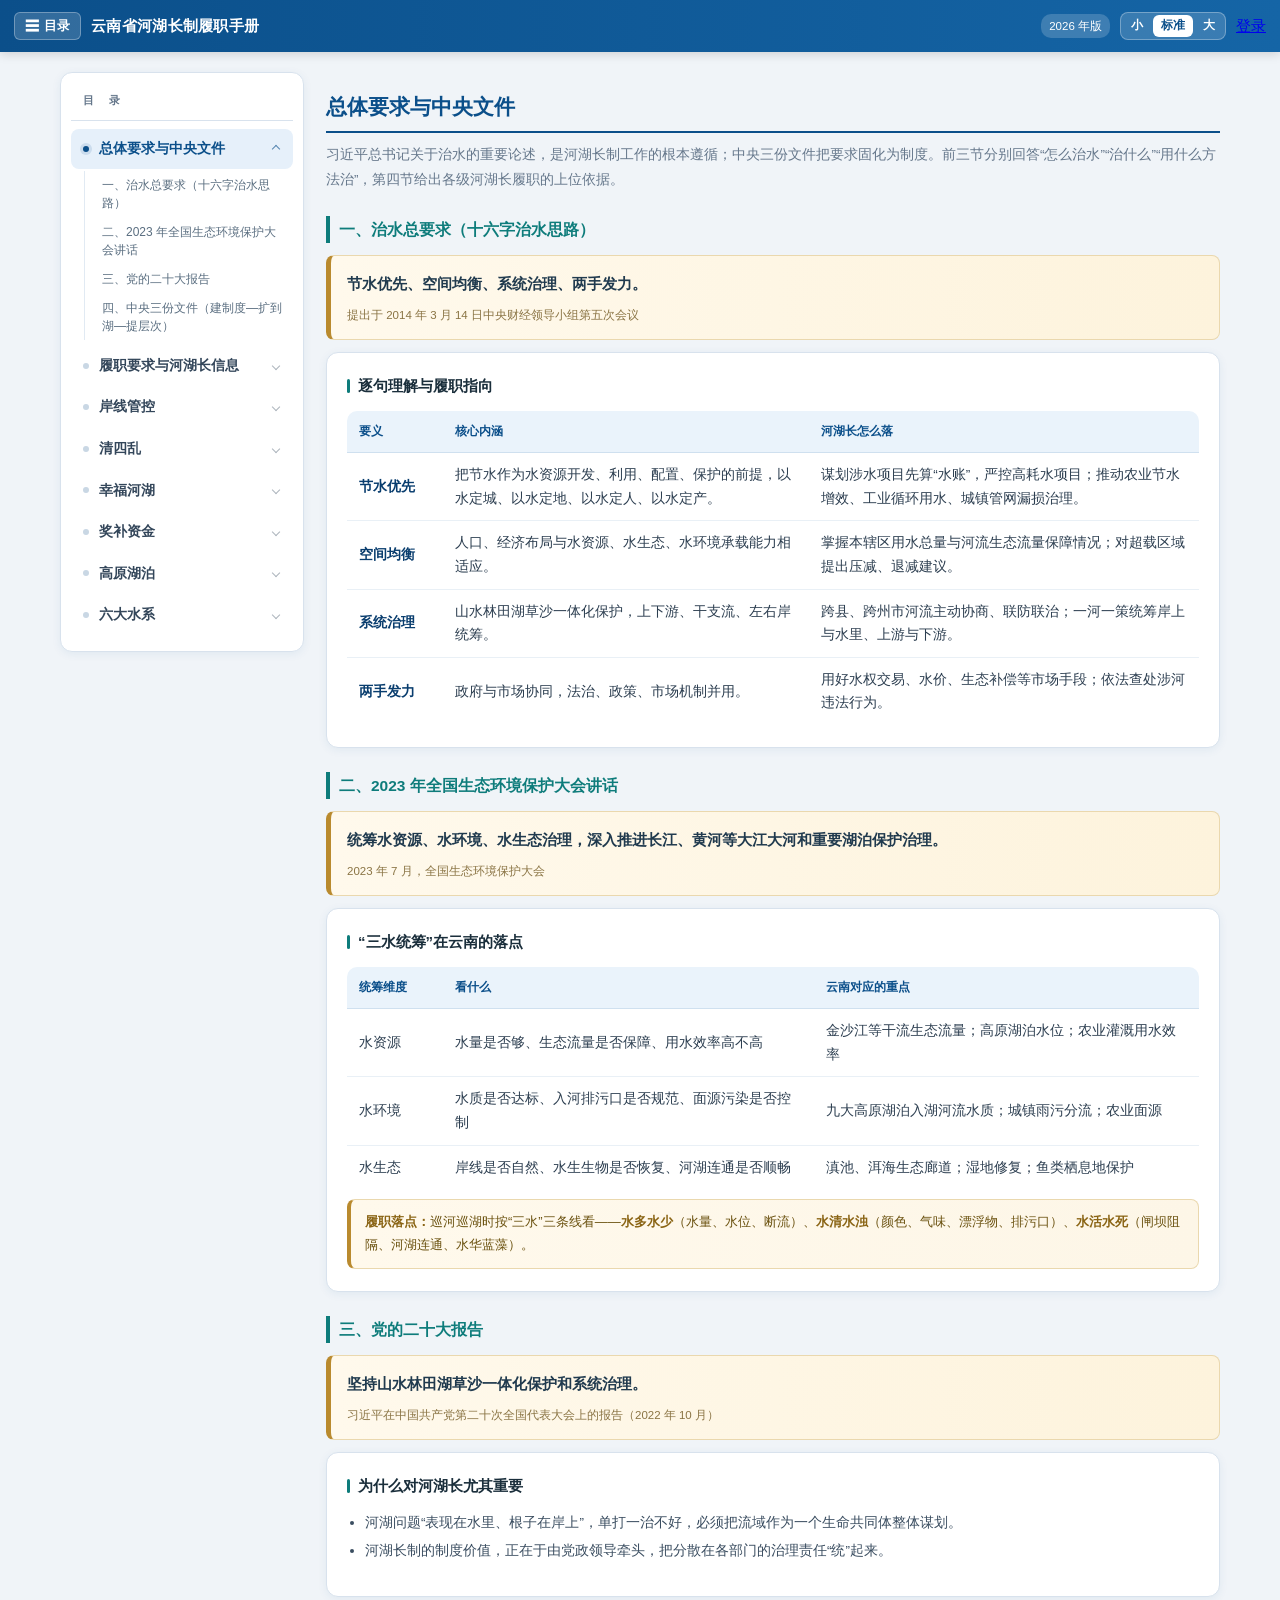
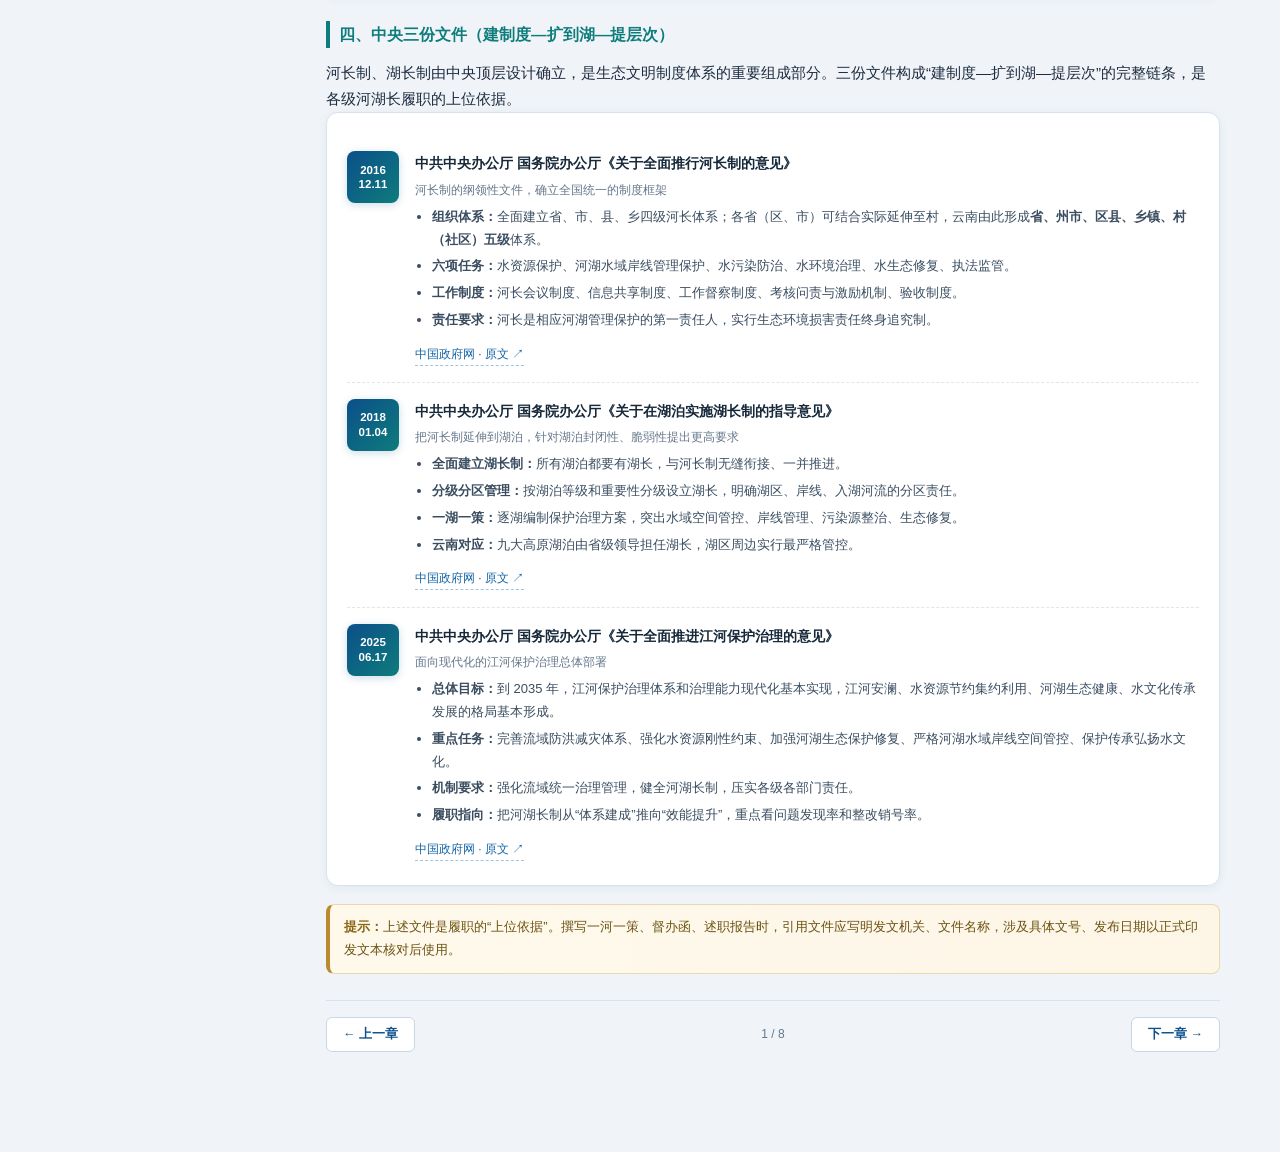
==== commit 91088414: "目录增加二级标题目录（章内小节导航） - 为 8 章的 37 个二级小节标题补锚点 id（h4.sec，第九章为 h3），目录按章分组 - 目录可折叠：仅当前章展开二级条目，章标题带展开/收起箭头 -" ====
--- a/index.html
+++ b/index.html
@@ -52,14 +52,83 @@
   <div class="layout">
     <aside class="toc" id="toc" aria-label="章节目录">
       <div class="t">目　录</div>
-      <a href="#ch1" data-ch="ch1" class="active"><span>总体要求与中央文件</span></a>
-      <a href="#ch3" data-ch="ch3"><span>履职要求与河湖长信息</span></a>
-      <a href="#ch5" data-ch="ch5"><span>岸线管控</span></a>
-      <a href="#ch6" data-ch="ch6"><span>清四乱</span></a>
-      <a href="#ch7" data-ch="ch7"><span>幸福河湖</span></a>
-      <a href="#ch8" data-ch="ch8"><span>奖补资金</span></a>
-      <a href="#ch9" data-ch="ch9"><span>高原湖泊</span></a>
-      <a href="#ch10" data-ch="ch10"><span>六大水系</span></a>
+      <div class="toc-grp open">
+        <a href="#ch1" data-ch="ch1" class="toc-lv1 active"><span>总体要求与中央文件</span></a>
+        <div class="toc-subs">
+          <a href="#ch1-s1" data-ch="ch1" class="toc-sub">一、治水总要求（十六字治水思路）</a>
+          <a href="#ch1-s2" data-ch="ch1" class="toc-sub">二、2023 年全国生态环境保护大会讲话</a>
+          <a href="#ch1-s3" data-ch="ch1" class="toc-sub">三、党的二十大报告</a>
+          <a href="#ch1-s4" data-ch="ch1" class="toc-sub">四、中央三份文件（建制度—扩到湖—提层次）</a>
+        </div>
+      </div>
+      <div class="toc-grp">
+        <a href="#ch3" data-ch="ch3" class="toc-lv1"><span>履职要求与河湖长信息</span></a>
+        <div class="toc-subs">
+          <a href="#ch3-s1" data-ch="ch3" class="toc-sub">一、履职依据文件清单</a>
+          <a href="#ch3-s2" data-ch="ch3" class="toc-sub">二、三份关键文件要点</a>
+          <a href="#ch3-s3" data-ch="ch3" class="toc-sub">三、履职清单（按级对照）</a>
+          <a href="#ch3-s4" data-ch="ch3" class="toc-sub">四、问题处置闭环</a>
+          <a href="#ch3-s5" data-ch="ch3" class="toc-sub">五、全省各级河湖长信息</a>
+        </div>
+      </div>
+      <div class="toc-grp">
+        <a href="#ch5" data-ch="ch5" class="toc-lv1"><span>岸线管控</span></a>
+        <div class="toc-subs">
+          <a href="#ch5-s1" data-ch="ch5" class="toc-sub">一、法规与文件依据</a>
+          <a href="#ch5-s2" data-ch="ch5" class="toc-sub">二、适用对象与审批底线</a>
+          <a href="#ch5-s3" data-ch="ch5" class="toc-sub">三、边界划定：先有边界，才谈管控</a>
+          <a href="#ch5-s4" data-ch="ch5" class="toc-sub">四、岸线分区分类管控</a>
+          <a href="#ch5-s5" data-ch="ch5" class="toc-sub">五、涉河项目审批：三个原则把住关口</a>
+          <a href="#ch5-s6" data-ch="ch5" class="toc-sub">六、涉水违建：分三类处置，不搞“一刀切”</a>
+          <a href="#ch5-s7" data-ch="ch5" class="toc-sub">七、河湖管理范围内耕地利用</a>
+          <a href="#ch5-s8" data-ch="ch5" class="toc-sub">八、巡查要点（岸线视角）</a>
+        </div>
+      </div>
+      <div class="toc-grp">
+        <a href="#ch6" data-ch="ch6" class="toc-lv1"><span>清四乱</span></a>
+        <div class="toc-subs">
+          <a href="#s-luanzhan" data-ch="ch6" class="toc-sub">一、乱占</a>
+          <a href="#s-luancai" data-ch="ch6" class="toc-sub">二、乱采</a>
+          <a href="#s-luandui" data-ch="ch6" class="toc-sub">三、乱堆</a>
+          <a href="#s-luanjian" data-ch="ch6" class="toc-sub">四、乱建</a>
+          <a href="#ch6-s1" data-ch="ch6" class="toc-sub">五、工作要求与台账</a>
+        </div>
+      </div>
+      <div class="toc-grp">
+        <a href="#ch7" data-ch="ch7" class="toc-lv1"><span>幸福河湖</span></a>
+        <div class="toc-subs">
+          <a href="#ch7-s1" data-ch="ch7" class="toc-sub">一、内涵：五个维度</a>
+          <a href="#ch7-s2" data-ch="ch7" class="toc-sub">二、评价维度（申报自评参考）</a>
+          <a href="#ch7-s3" data-ch="ch7" class="toc-sub">三、申报流程与材料</a>
+        </div>
+      </div>
+      <div class="toc-grp">
+        <a href="#ch8" data-ch="ch8" class="toc-lv1"><span>奖补资金</span></a>
+        <div class="toc-subs">
+          <a href="#ch8-s1" data-ch="ch8" class="toc-sub">一、支持范围与申报条件</a>
+          <a href="#ch8-s2" data-ch="ch8" class="toc-sub">二、工作机制与责任分工</a>
+          <a href="#ch8-s3" data-ch="ch8" class="toc-sub">三、审核流程与时间节点</a>
+          <a href="#ch8-s4" data-ch="ch8" class="toc-sub">四、项目审核要点</a>
+          <a href="#ch8-s5" data-ch="ch8" class="toc-sub">五、工作要求</a>
+          <a href="#ch8-s6" data-ch="ch8" class="toc-sub">六、资金使用红线与绩效管理</a>
+        </div>
+      </div>
+      <div class="toc-grp">
+        <a href="#ch9" data-ch="ch9" class="toc-lv1"><span>高原湖泊</span></a>
+        <div class="toc-subs">
+          <a href="#p1-2" data-ch="ch9" class="toc-sub">一、总体概况</a>
+          <a href="#p1-3" data-ch="ch9" class="toc-sub">二、九湖水质现状汇总表</a>
+          <a href="#p1-4" data-ch="ch9" class="toc-sub">三、九湖分述</a>
+        </div>
+      </div>
+      <div class="toc-grp">
+        <a href="#ch10" data-ch="ch10" class="toc-lv1"><span>六大水系</span></a>
+        <div class="toc-subs">
+          <a href="#ch10-s1" data-ch="ch10" class="toc-sub">一、六大水系基本情况</a>
+          <a href="#ch10-s2" data-ch="ch10" class="toc-sub">二、履职要点</a>
+          <a href="#ch10-s3" data-ch="ch10" class="toc-sub">三、六大水系分述</a>
+        </div>
+      </div>
     </aside>
     <div class="toc-mask" id="tocMask" aria-hidden="true"></div>
 
@@ -71,7 +140,7 @@
           <p class="lead">习近平总书记关于治水的重要论述，是河湖长制工作的根本遵循；中央三份文件把要求固化为制度。前三节分别回答“怎么治水”“治什么”“用什么方法治”，第四节给出各级河湖长履职的上位依据。</p>
         </div>
 
-        <h4 class="sec">一、治水总要求（十六字治水思路）</h4>
+        <h4 id="ch1-s1" class="sec">一、治水总要求（十六字治水思路）</h4>
         <div class="quote">
           <div class="qs">节水优先、空间均衡、系统治理、两手发力。</div>
           <div class="src">提出于 2014 年 3 月 14 日中央财经领导小组第五次会议</div>
@@ -113,7 +182,7 @@
           </div>
         </div>
 
-        <h4 class="sec">二、2023 年全国生态环境保护大会讲话</h4>
+        <h4 id="ch1-s2" class="sec">二、2023 年全国生态环境保护大会讲话</h4>
         <div class="quote">
           <div class="qs">统筹水资源、水环境、水生态治理，深入推进长江、黄河等大江大河和重要湖泊保护治理。</div>
           <div class="src">2023 年 7 月，全国生态环境保护大会</div>
@@ -153,7 +222,7 @@
           </div>
         </div>
 
-        <h4 class="sec">三、党的二十大报告</h4>
+        <h4 id="ch1-s3" class="sec">三、党的二十大报告</h4>
         <div class="quote">
           <div class="qs">坚持山水林田湖草沙一体化保护和系统治理。</div>
           <div class="src">习近平在中国共产党第二十次全国代表大会上的报告（2022 年 10 月）</div>
@@ -165,7 +234,7 @@
             <li>河湖长制的制度价值，正在于由党政领导牵头，把分散在各部门的治理责任“统”起来。</li>
           </ul>
         </div>
-        <h4 class="sec">四、中央三份文件（建制度—扩到湖—提层次）</h4>
+        <h4 id="ch1-s4" class="sec">四、中央三份文件（建制度—扩到湖—提层次）</h4>
         <p>河长制、湖长制由中央顶层设计确立，是生态文明制度体系的重要组成部分。三份文件构成“建制度—扩到湖—提层次”的完整链条，是各级河湖长履职的上位依据。</p>
         <div class="card">
           <div class="doc">
@@ -225,7 +294,7 @@
           <p class="lead">国家层面三份文件回答“河湖长具体干什么、怎么干、干不好怎么办”，云南省级四份文件解决“本地怎么落地”。履职不是“挂名”，要有动作、有记录、有结果；最后一节收录全省 16 个州市、五级河湖长体系与名册检索，便于对照责任人与责任河段。</p>
         </div>
 
-        <h4 class="sec">一、履职依据文件清单</h4>
+        <h4 id="ch3-s1" class="sec">一、履职依据文件清单</h4>
         <div class="card">
           <div class="tscroll">
             <table>
@@ -296,7 +365,7 @@
             项是水利部对履职内容、履职方式、责任追究的统一规范。</div>
         </div>
 
-        <h4 class="sec">二、三份关键文件要点</h4>
+        <h4 id="ch3-s2" class="sec">二、三份关键文件要点</h4>
         <div class="card">
           <div class="doc">
             <div class="dt">有名<br>到有实</div>
@@ -343,7 +412,7 @@
           </div>
         </div>
 
-        <h4 class="sec">三、履职清单（按级对照）</h4>
+        <h4 id="ch3-s3" class="sec">三、履职清单（按级对照）</h4>
         <div class="card">
           <div class="tscroll">
             <table>
@@ -392,7 +461,7 @@
           <div class="hint">注：频次为常见做法，具体以省级河湖长制工作规定（省级河（湖）长巡查办法等 4 个办法）和年度考核细则为准。</div>
         </div>
 
-        <h4 class="sec">四、问题处置闭环</h4>
+        <h4 id="ch3-s4" class="sec">四、问题处置闭环</h4>
         <div class="card">
           <div class="flow">
             <span class="st">① 发现</span><span class="ar">→</span>
@@ -440,7 +509,7 @@
             </table>
           </div>
         </div>
-        <h4 class="sec">五、全省各级河湖长信息</h4>
+        <h4 id="ch3-s5" class="sec">五、全省各级河湖长信息</h4>
         <p>全省 16 个州市、五级河湖长体系与名册检索。<b>本模块为交互式</b>：可查看层级结构与区域分布、按州市下钻、按姓名/河流/单位/编号检索。当前数据为结构示意值，正式发布前替换为省河湖长办台账。</p>
         <div id="ch4" class="tabmod">
         <nav class="tabs subtabs">
@@ -629,7 +698,7 @@
           <p class="lead">岸线是河湖生态空间的核心，管控的关键是“划定边界、分区管住、严格许可、依法处置”四个环节。本章梳理现行法规文件依据、岸线分区管控要求、涉河项目审批规则与违建分类处置口径。</p>
         </div>
 
-        <h4 class="sec">一、法规与文件依据</h4>
+        <h4 id="ch5-s1" class="sec">一、法规与文件依据</h4>
         <div class="card">
           <div class="tscroll">
             <table>
@@ -666,7 +735,7 @@
           </div>
         </div>
 
-        <h4 class="sec">二、适用对象与审批底线</h4>
+        <h4 id="ch5-s2" class="sec">二、适用对象与审批底线</h4>
         <div class="card">
           <h3>哪些项目要审</h3>
           <p class="p">
@@ -684,7 +753,7 @@
           </div>
         </div>
 
-        <h4 class="sec">三、边界划定：先有边界，才谈管控</h4>
+        <h4 id="ch5-s3" class="sec">三、边界划定：先有边界，才谈管控</h4>
         <div class="card">
           <p class="p">河湖管理范围划定是河湖管理保护的重要基础性工作。要完善第一次全国水利普查名录内河湖划界成果，在“全国水利一张图”上图，同步推进名录以外其他河湖的划定工作。</p>
           <ul class="ul">
@@ -696,7 +765,7 @@
               年</b>开展流域面积 1000 平方公里及以上河流、水面面积 1 平方公里及以上湖泊的复核；<b>2027 年</b>开展其他河湖复核。名录外河湖结合基本情况摸底，将矢量成果上图。</div>
         </div>
 
-        <h4 class="sec">四、岸线分区分类管控</h4>
+        <h4 id="ch5-s4" class="sec">四、岸线分区分类管控</h4>
         <div class="card">
           <p class="p">按照保护优先原则，加快河湖岸线保护与利用规划编制审批，合理划分四类岸线，严格管控开发利用强度和方式，并将岸线保护与利用规划融入“多规合一”国土空间规划体系。</p>
           <div class="grid2">
@@ -720,7 +789,7 @@
           <div class="hint">省级水行政主管部门组织提出需编制岸线规划的河湖名录、明确编制主体，并征求有关流域管理机构意见。</div>
         </div>
 
-        <h4 class="sec">五、涉河项目审批：三个原则把住关口</h4>
+        <h4 id="ch5-s5" class="sec">五、涉河项目审批：三个原则把住关口</h4>
         <div class="card">
           <div class="flow">
             <span class="st">确有必要</span><span class="ar">·</span>
@@ -739,7 +808,7 @@
           </ul>
         </div>
 
-        <h4 class="sec">六、涉水违建：分三类处置，不搞“一刀切”</h4>
+        <h4 id="ch5-s6" class="sec">六、涉水违建：分三类处置，不搞“一刀切”</h4>
         <div class="card">
           <div class="tscroll">
             <table>
@@ -772,7 +841,7 @@
           <div class="pin">处置要统筹发展和安全，严守安全底线，聚焦河湖水域岸线空间范围内的违法违规建筑物、构筑物，依法依规、实事求是、分类处置。</div>
         </div>
 
-        <h4 class="sec">七、河湖管理范围内耕地利用</h4>
+        <h4 id="ch5-s7" class="sec">七、河湖管理范围内耕地利用</h4>
         <div class="card">
           <p class="p">对河湖管理范围内的耕地，结合“三区三线”划定，在不妨碍行洪、蓄洪和输水等功能的前提下，商自然资源部门依法依规分类处理。</p>
           <h3>应当有序退出的不稳定耕地</h3>
@@ -793,7 +862,7 @@
             年国土变更调查数据，逐河流（段）逐湖泊摸排影响行洪安全的不稳定耕地的位置与面积。流域面积 1000 平方公里及以上河流、防洪重要河流（段）和湖泊、大中型防洪水库要作为重点，全覆盖开展摸排。</div>
         </div>
 
-        <h4 class="sec">八、巡查要点（岸线视角）</h4>
+        <h4 id="ch5-s8" class="sec">八、巡查要点（岸线视角）</h4>
         <div class="card">
           <div class="tscroll">
             <table>
@@ -1035,7 +1104,7 @@
           </details>
         </div>
 
-        <h4 class="sec">五、工作要求与台账</h4>
+        <h4 id="ch6-s1" class="sec">五、工作要求与台账</h4>
         <div class="card">
           <div class="tscroll">
             <table>
@@ -1075,7 +1144,7 @@
           <p class="lead">幸福河湖是河湖长制成效的“综合答卷”：既要水安澜、水干净，也要岸线美、群众满意。申报的本质是<b>用可核查的指标证明管护成效</b>。</p>
         </div>
 
-        <h4 class="sec">一、内涵：五个维度</h4>
+        <h4 id="ch7-s1" class="sec">一、内涵：五个维度</h4>
         <div class="card">
           <table>
             <thead>
@@ -1109,7 +1178,7 @@
           </table>
         </div>
 
-        <h4 class="sec">二、评价维度（申报自评参考）</h4>
+        <h4 id="ch7-s2" class="sec">二、评价维度（申报自评参考）</h4>
         <div class="card">
           <table>
             <thead>
@@ -1159,7 +1228,7 @@
           </table>
         </div>
 
-        <h4 class="sec">三、申报流程与材料</h4>
+        <h4 id="ch7-s3" class="sec">三、申报流程与材料</h4>
         <div class="card">
           <div class="flow">
             <span class="st">县级编制建设方案</span><span class="ar">→</span>
@@ -1203,7 +1272,7 @@
           <p class="lead">省级奖补资金聚焦重点高原湖泊保护治理。自 2027 年度起实行<b>一年一次集中审核</b>，项目能否进入实施清单，取决于规划依据、前期手续、资金闭合与排序位置。</p>
         </div>
 
-        <h4 class="sec">一、支持范围与申报条件</h4>
+        <h4 id="ch8-s1" class="sec">一、支持范围与申报条件</h4>
         <div class="tip"><b>支持范围：</b>滇池、洱海、抚仙湖、程海、泸沽湖、杞麓湖、异龙湖、星云湖、阳宗海、拉市海、纳帕海、普者黑 12 个湖泊的保护治理关键领域。</div>
         <div class="grid2">
           <div class="card">
@@ -1230,7 +1299,7 @@
           </div>
         </div>
 
-        <h4 class="sec">二、工作机制与责任分工</h4>
+        <h4 id="ch8-s2" class="sec">二、工作机制与责任分工</h4>
         <div class="card">
           <h3>审核工作机制</h3>
           <p class="p">为规范重点高原湖泊省级财政奖补资金和项目管理，严把项目准入关口，全面提升财政资金使用质效，建立重点高原湖泊省级财政奖补资金项目审核工作机制。</p>
@@ -1304,7 +1373,7 @@
           <div class="hint">各成员单位应明确牵头处室（部门），对归口审核项目的审核结果负监管责任。</div>
         </div>
 
-        <h4 class="sec">三、审核流程与时间节点</h4>
+        <h4 id="ch8-s3" class="sec">三、审核流程与时间节点</h4>
         <div class="card">
           <p class="p">省级奖补资金不再按照现行分档补助方式下达。各单位应参照《审核要点》（附件 2）开展项目审核，优先保障成熟度高、效益好、紧迫性强的项目。每年开展一次集中审核，2027 年度集中审核安排如下。
           </p>
@@ -1383,7 +1452,7 @@
           </table>
         </div>
 
-        <h4 class="sec">四、项目审核要点</h4>
+        <h4 id="ch8-s4" class="sec">四、项目审核要点</h4>
         <div class="tip"><b>适用范围：</b>经省级及以上行业主管部门立项审批的项目，重点审核是否符合奖补资金支持方向、资金筹措方案等；对州（市）、县（市、区）审批的项目，参照以下要点开展审核并出具审核意见。
         </div>
         <div class="card">
@@ -1486,7 +1555,7 @@
           </ol>
         </div>
 
-        <h4 class="sec">五、工作要求</h4>
+        <h4 id="ch8-s5" class="sec">五、工作要求</h4>
         <div class="card">
           <ol class="reqs">
             <li>
@@ -1506,7 +1575,7 @@
           </ol>
         </div>
 
-        <h4 class="sec">六、资金使用红线与绩效管理</h4>
+        <h4 id="ch8-s6" class="sec">六、资金使用红线与绩效管理</h4>
         <div class="card">
           <table>
             <thead>
@@ -2783,7 +2852,7 @@
           <p class="map-note">本图为云南省六大水系分布图，据公开地理数据整理，仅作流域分布与位置关系示意，不作为界线、测绘成果或执法依据。点击图件可查看原图。</p>
         </div>
 
-        <h4 class="sec">一、六大水系基本情况</h4>
+        <h4 id="ch10-s1" class="sec">一、六大水系基本情况</h4>
         <div class="tblwrap">
           <table id="riverTable">
             <thead>
@@ -2872,7 +2941,7 @@
           </div>
         </div>
 
-        <h4 class="sec">二、履职要点</h4>
+        <h4 id="ch10-s2" class="sec">二、履职要点</h4>
         <div class="card">
           <table>
             <thead>
@@ -2907,7 +2976,7 @@
           <div class="hint">流域面积、河长、多年平均径流量等具体数据，引用时以水利部门发布的正式统计与公报为准；本手册仅作履职提示。</div>
         </div>
 
-        <h4 class="sec">三、六大水系分述</h4>
+        <h4 id="ch10-s3" class="sec">三、六大水系分述</h4>
         <div class="tip">每一流域按「基础概况 → 水系结构与水文特征」两段展开：前一段是流域本底数据，后一段是河网形态、水能与湖库条件，巡河前看一遍即可带着问题出门。</div>
 
         <!-- ============ WS-01 长江流域 ============ -->
--- a/css/index.css
+++ b/css/index.css
@@ -6096,3 +6096,76 @@
       width: 148px;
       white-space: nowrap
     }
+
+    /* ================= 目录：二级标题（章内小节） ================= */
+    aside.toc .toc-grp {
+      margin: 0 0 2px
+    }
+
+    aside.toc a.toc-lv1 {
+      font-weight: 600
+    }
+
+    aside.toc a.toc-lv1::after {
+      content: "";
+      flex: 0 0 auto;
+      width: 5px;
+      height: 5px;
+      margin-left: auto;
+      margin-right: 2px;
+      border-right: 1.5px solid currentColor;
+      border-bottom: 1.5px solid currentColor;
+      transform: rotate(45deg);
+      opacity: .4;
+      transition: transform .18s ease, opacity .18s ease
+    }
+
+    aside.toc .toc-grp.open a.toc-lv1::after {
+      transform: rotate(-135deg);
+      opacity: .65
+    }
+
+    aside.toc .toc-subs {
+      display: none;
+      margin: 2px 0 6px 13px;
+      padding-left: 9px;
+      border-left: 1px solid #E1EAF3
+    }
+
+    aside.toc .toc-grp.open .toc-subs {
+      display: block
+    }
+
+    aside.toc a.toc-sub {
+      display: block;
+      padding: 5px 8px;
+      margin: 0 0 1px;
+      background: none;
+      border: 0;
+      border-radius: 6px;
+      font-size: 12px;
+      font-weight: 400;
+      line-height: 1.5;
+      color: #5A6E80;
+      white-space: normal
+    }
+
+    aside.toc a.toc-sub::before {
+      display: none
+    }
+
+    aside.toc a.toc-sub:hover {
+      background: #F2F7FB;
+      color: var(--blue)
+    }
+
+    aside.toc a.toc-sub.active {
+      background: #E9F1F9;
+      color: var(--blue-800);
+      font-weight: 600
+    }
+
+    h4.sec[id],
+    h3[id] {
+      scroll-margin-top: 76px
+    }
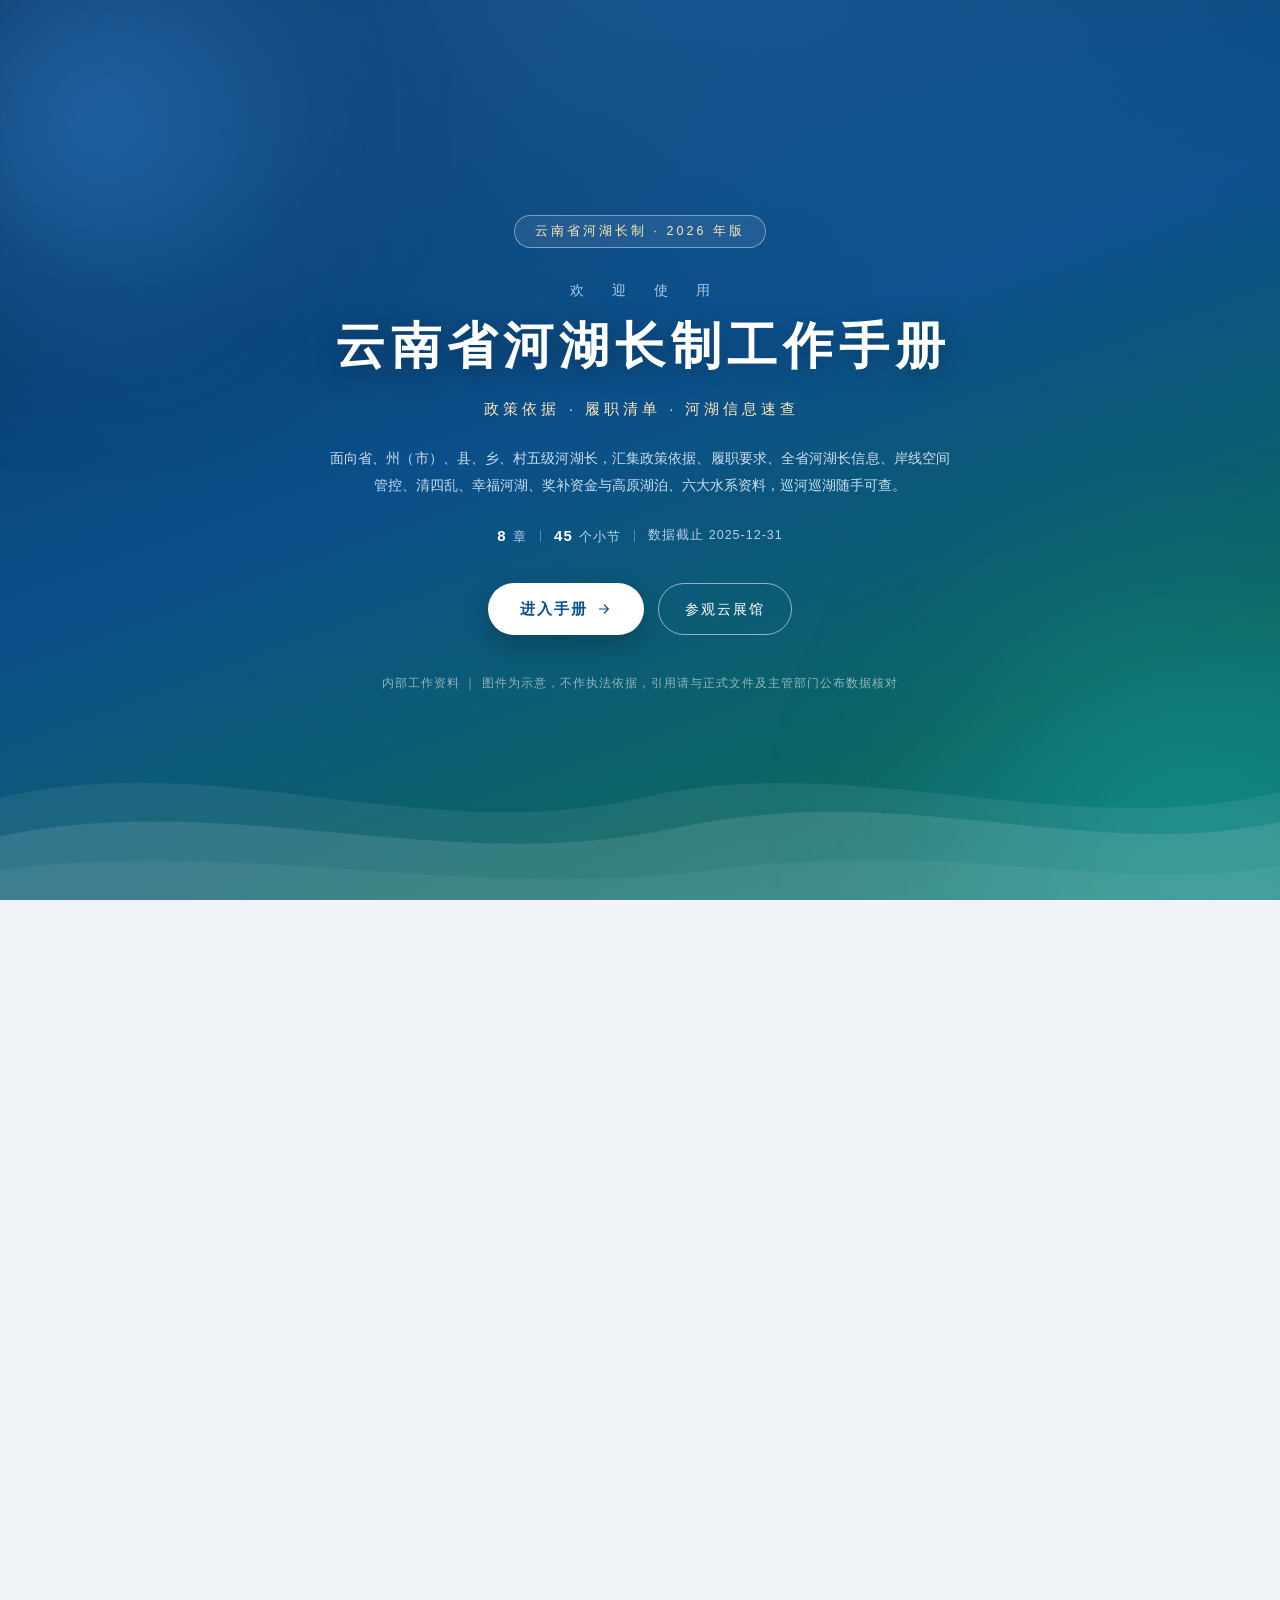
==== commit 79cdb22c: "feat: 增加全局封面与进入窗口（参照云展馆序厅样式） - index.html：body 首部新增 .cover 封面层，深蓝—青绿渐变 + 光晕 + 水波，   居中展示"欢迎使用 / 云南省河" ====
--- a/index.html
+++ b/index.html
@@ -15,6 +15,49 @@
 </head>
 
 <body>
+
+  <!-- ==================== 全局封面 / 进入窗口 ==================== -->
+  <div class="cover" id="cover" role="dialog" aria-modal="true" aria-labelledby="coverTitle" tabindex="-1">
+    <div class="cv-bg" aria-hidden="true">
+      <span class="cv-glow g1"></span>
+      <span class="cv-glow g2"></span>
+      <svg class="cv-waves" viewBox="0 0 1440 220" preserveAspectRatio="none">
+        <path d="M0,118 C240,66 480,168 720,118 C960,68 1200,164 1440,112 L1440,220 L0,220 Z"
+          fill="rgba(255,255,255,.07)" />
+        <path d="M0,156 C260,108 500,198 760,148 C1020,98 1220,184 1440,142 L1440,220 L0,220 Z"
+          fill="rgba(255,255,255,.10)" />
+        <path d="M0,190 C280,158 520,222 800,190 C1080,158 1240,215 1440,186 L1440,220 L0,220 Z"
+          fill="rgba(255,255,255,.05)" />
+      </svg>
+    </div>
+
+    <div class="cv-inner">
+      <div class="cv-badge">云南省河湖长制 · 2026 年版</div>
+      <p class="cv-kicker">欢 迎 使 用</p>
+      <h1 class="cv-title" id="coverTitle">云南省河湖长制工作手册</h1>
+      <p class="cv-slogan">政策依据 · 履职清单 · 河湖信息速查</p>
+      <p class="cv-desc">面向省、州（市）、县、乡、村五级河湖长，汇集政策依据、履职要求、全省河湖长信息、岸线空间管控、清四乱、幸福河湖、奖补资金与高原湖泊、六大水系资料，巡河巡湖随手可查。</p>
+
+      <div class="cv-meta">
+        <span><b>8</b> 章</span><i></i>
+        <span><b>45</b> 个小节</span><i></i>
+        <span>数据截止 2025-12-31</span>
+      </div>
+
+      <div class="cv-btns">
+        <button class="cv-enter" id="coverEnter" type="button">
+          <span>进入手册</span>
+          <svg viewBox="0 0 24 24" aria-hidden="true">
+            <path d="M5 12h13M12.5 6l6 6-6 6" fill="none" stroke="currentColor" stroke-width="1.8"
+              stroke-linecap="round" stroke-linejoin="round" />
+          </svg>
+        </button>
+        <a class="cv-ghost" href="./云南河湖长制十周年成果云展.html" target="_blank" rel="noopener">参观云展馆</a>
+      </div>
+
+      <p class="cv-foot">内部工作资料 ｜ 图件为示意，不作执法依据，引用请与正式文件及主管部门公布数据核对</p>
+    </div>
+  </div>
 
   <header class="topbar">
     <button class="tb-toc" id="tocBtn" type="button" aria-controls="toc" aria-expanded="true">
--- a/css/index.css
+++ b/css/index.css
@@ -6169,3 +6169,415 @@
     h3[id] {
       scroll-margin-top: 76px
     }
+
+    /* ==================== 全局封面 / 进入窗口 ==================== */
+    /* 参照云展馆序厅：深蓝—青绿渐变 + 水波 + 中心文案 + 主按钮 */
+    html.cover-open,
+    html.cover-open body {
+      overflow: hidden;
+      height: 100%
+    }
+
+    html.cover-open .layout,
+    html.cover-open .topbar,
+    html.cover-open header.hero {
+      visibility: hidden
+    }
+
+    html.cover-skip .cover {
+      display: none
+    }
+
+    .cover {
+      position: fixed;
+      inset: 0;
+      z-index: 300;
+      display: flex;
+      align-items: center;
+      justify-content: center;
+      padding: 44px 24px 36px;
+      overflow: hidden;
+      color: #fff;
+      background:
+        radial-gradient(120% 90% at 50% -10%, rgba(55, 138, 221, .38), transparent 58%),
+        linear-gradient(160deg, #072F58 0%, #0B4F8A 46%, #0C6564 78%, #0E7C7B 100%);
+      opacity: 1;
+      transition: opacity .6s ease, visibility .6s ease
+    }
+
+    .cover.closing {
+      opacity: 0;
+      visibility: hidden
+    }
+
+    .cover:focus {
+      outline: none
+    }
+
+    .cover.done {
+      display: none
+    }
+
+    /* 背景光晕与水波 */
+    .cv-bg {
+      position: absolute;
+      inset: 0;
+      pointer-events: none
+    }
+
+    .cv-glow {
+      position: absolute;
+      border-radius: 50%;
+      filter: blur(70px)
+    }
+
+    .cv-glow.g1 {
+      width: 520px;
+      height: 520px;
+      left: -170px;
+      top: -140px;
+      background: radial-gradient(circle, rgba(55, 138, 221, .60), transparent 68%);
+      animation: cvFloat 15s ease-in-out infinite
+    }
+
+    .cv-glow.g2 {
+      width: 640px;
+      height: 640px;
+      right: -220px;
+      bottom: -240px;
+      background: radial-gradient(circle, rgba(24, 160, 150, .55), transparent 68%);
+      animation: cvFloat 19s ease-in-out infinite reverse
+    }
+
+    .cv-waves {
+      position: absolute;
+      left: 0;
+      right: 0;
+      bottom: 0;
+      width: 100%;
+      height: 220px
+    }
+
+    @keyframes cvFloat {
+
+      0%,
+      100% {
+        transform: translate3d(0, 0, 0) scale(1)
+      }
+
+      50% {
+        transform: translate3d(24px, -18px, 0) scale(1.08)
+      }
+    }
+
+    /* 中心内容 */
+    .cv-inner {
+      position: relative;
+      z-index: 2;
+      width: 100%;
+      max-width: 780px;
+      text-align: center
+    }
+
+    .cv-inner>* {
+      animation: cvUp .75s cubic-bezier(.2, .7, .3, 1) both
+    }
+
+    .cv-inner>*:nth-child(1) {
+      animation-delay: .05s
+    }
+
+    .cv-inner>*:nth-child(2) {
+      animation-delay: .12s
+    }
+
+    .cv-inner>*:nth-child(3) {
+      animation-delay: .19s
+    }
+
+    .cv-inner>*:nth-child(4) {
+      animation-delay: .26s
+    }
+
+    .cv-inner>*:nth-child(5) {
+      animation-delay: .33s
+    }
+
+    .cv-inner>*:nth-child(6) {
+      animation-delay: .40s
+    }
+
+    .cv-inner>*:nth-child(7) {
+      animation-delay: .47s
+    }
+
+    .cv-inner>*:nth-child(8) {
+      animation-delay: .54s
+    }
+
+    @keyframes cvUp {
+      from {
+        opacity: 0;
+        transform: translateY(16px)
+      }
+
+      to {
+        opacity: 1;
+        transform: none
+      }
+    }
+
+    .cv-badge {
+      display: inline-block;
+      padding: 5px 20px;
+      border: 1px solid rgba(255, 255, 255, .42);
+      border-radius: 22px;
+      background: rgba(255, 255, 255, .08);
+      color: #FFE9B8;
+      font-size: 12.5px;
+      letter-spacing: 3px
+    }
+
+    .cv-kicker {
+      margin-top: 30px;
+      color: #A9CBE8;
+      font-size: 14px;
+      letter-spacing: 12px;
+      text-indent: 12px
+    }
+
+    .cv-title {
+      margin-top: 10px;
+      font-size: clamp(27px, 4.3vw, 50px);
+      font-weight: 700;
+      line-height: 1.35;
+      letter-spacing: 6px;
+      text-indent: 6px;
+      text-shadow: 0 4px 26px rgba(0, 0, 0, .30)
+    }
+
+    .cv-slogan {
+      margin-top: 16px;
+      color: #FFE9B8;
+      font-size: 15px;
+      letter-spacing: 4px;
+      text-indent: 4px
+    }
+
+    .cv-desc {
+      margin: 22px auto 0;
+      max-width: 620px;
+      color: #CBE0F0;
+      font-size: 13.5px;
+      line-height: 2;
+      text-align: justify;
+      text-align-last: center
+    }
+
+    .cv-meta {
+      display: flex;
+      flex-wrap: wrap;
+      align-items: center;
+      justify-content: center;
+      gap: 13px;
+      margin-top: 24px;
+      color: #B7D2E8;
+      font-size: 12.5px;
+      letter-spacing: 1px
+    }
+
+    .cv-meta b {
+      color: #fff;
+      font-size: 15px;
+      margin-right: 2px
+    }
+
+    .cv-meta i {
+      width: 1px;
+      height: 12px;
+      background: rgba(255, 255, 255, .30)
+    }
+
+    .cv-btns {
+      display: flex;
+      flex-wrap: wrap;
+      gap: 14px;
+      justify-content: center;
+      margin-top: 34px
+    }
+
+    .cv-enter {
+      display: inline-flex;
+      align-items: center;
+      gap: 8px;
+      padding: 13px 32px;
+      border: 0;
+      border-radius: 26px;
+      background: #fff;
+      color: var(--blue);
+      font-family: inherit;
+      font-size: 15px;
+      font-weight: 600;
+      letter-spacing: 2px;
+      cursor: pointer;
+      box-shadow: 0 10px 26px rgba(0, 0, 0, .22);
+      transition: transform .2s ease, box-shadow .2s ease, background .2s ease
+    }
+
+    .cv-enter svg {
+      width: 16px;
+      height: 16px;
+      transition: transform .2s ease
+    }
+
+    .cv-enter:hover {
+      transform: translateY(-2px);
+      box-shadow: 0 16px 32px rgba(0, 0, 0, .28)
+    }
+
+    .cv-enter:hover svg {
+      transform: translateX(3px)
+    }
+
+    .cv-enter:active {
+      transform: translateY(0)
+    }
+
+    .cv-enter:focus-visible,
+    .cv-ghost:focus-visible {
+      outline: 2px solid #FFE9B8;
+      outline-offset: 3px
+    }
+
+    .cv-ghost {
+      display: inline-flex;
+      align-items: center;
+      padding: 13px 26px;
+      border: 1px solid rgba(255, 255, 255, .55);
+      border-radius: 26px;
+      color: #fff;
+      font-size: 14px;
+      letter-spacing: 2px;
+      text-decoration: none;
+      transition: background .2s ease, border-color .2s ease, transform .2s ease
+    }
+
+    .cv-ghost:hover {
+      background: rgba(255, 255, 255, .14);
+      border-color: rgba(255, 255, 255, .8);
+      transform: translateY(-2px)
+    }
+
+    .cv-foot {
+      margin-top: 38px;
+      color: rgba(255, 255, 255, .55);
+      font-size: 11.5px;
+      letter-spacing: 1px
+    }
+
+    @media (max-width: 680px) {
+      .cover {
+        padding: 36px 20px 30px
+      }
+
+      .cv-kicker {
+        margin-top: 24px;
+        font-size: 12.5px;
+        letter-spacing: 8px;
+        text-indent: 8px
+      }
+
+      .cv-title {
+        font-size: 25px;
+        letter-spacing: 3px;
+        text-indent: 3px
+      }
+
+      .cv-slogan {
+        margin-top: 12px;
+        font-size: 12.5px;
+        letter-spacing: 2px;
+        text-indent: 2px
+      }
+
+      .cv-desc {
+        margin-top: 16px;
+        font-size: 12.5px;
+        line-height: 1.9;
+        text-align: center;
+        text-align-last: center
+      }
+
+      .cv-meta {
+        gap: 9px;
+        margin-top: 18px;
+        font-size: 11.5px
+      }
+
+      .cv-btns {
+        margin-top: 28px;
+        gap: 10px
+      }
+
+      .cv-enter,
+      .cv-ghost {
+        padding: 12px 24px;
+        font-size: 14px
+      }
+
+      .cv-foot {
+        margin-top: 26px;
+        font-size: 11px;
+        line-height: 1.8
+      }
+    }
+
+    /* 矮屏（如手机横屏）压缩纵向间距，保证按钮与说明完整可见 */
+    @media (max-height: 620px) {
+      .cover {
+        padding: 20px 24px 16px
+      }
+
+      .cv-kicker {
+        margin-top: 10px
+      }
+
+      .cv-title {
+        margin-top: 6px;
+        font-size: 26px
+      }
+
+      .cv-slogan {
+        margin-top: 8px
+      }
+
+      .cv-desc {
+        display: none
+      }
+
+      .cv-meta {
+        margin-top: 12px
+      }
+
+      .cv-btns {
+        margin-top: 18px
+      }
+
+      .cv-foot {
+        margin-top: 16px
+      }
+    }
+
+    @media (prefers-reduced-motion: reduce) {
+
+      .cover,
+      .cv-enter,
+      .cv-ghost {
+        transition: none
+      }
+
+      .cv-inner>*,
+      .cv-glow {
+        animation: none
+      }
+    }
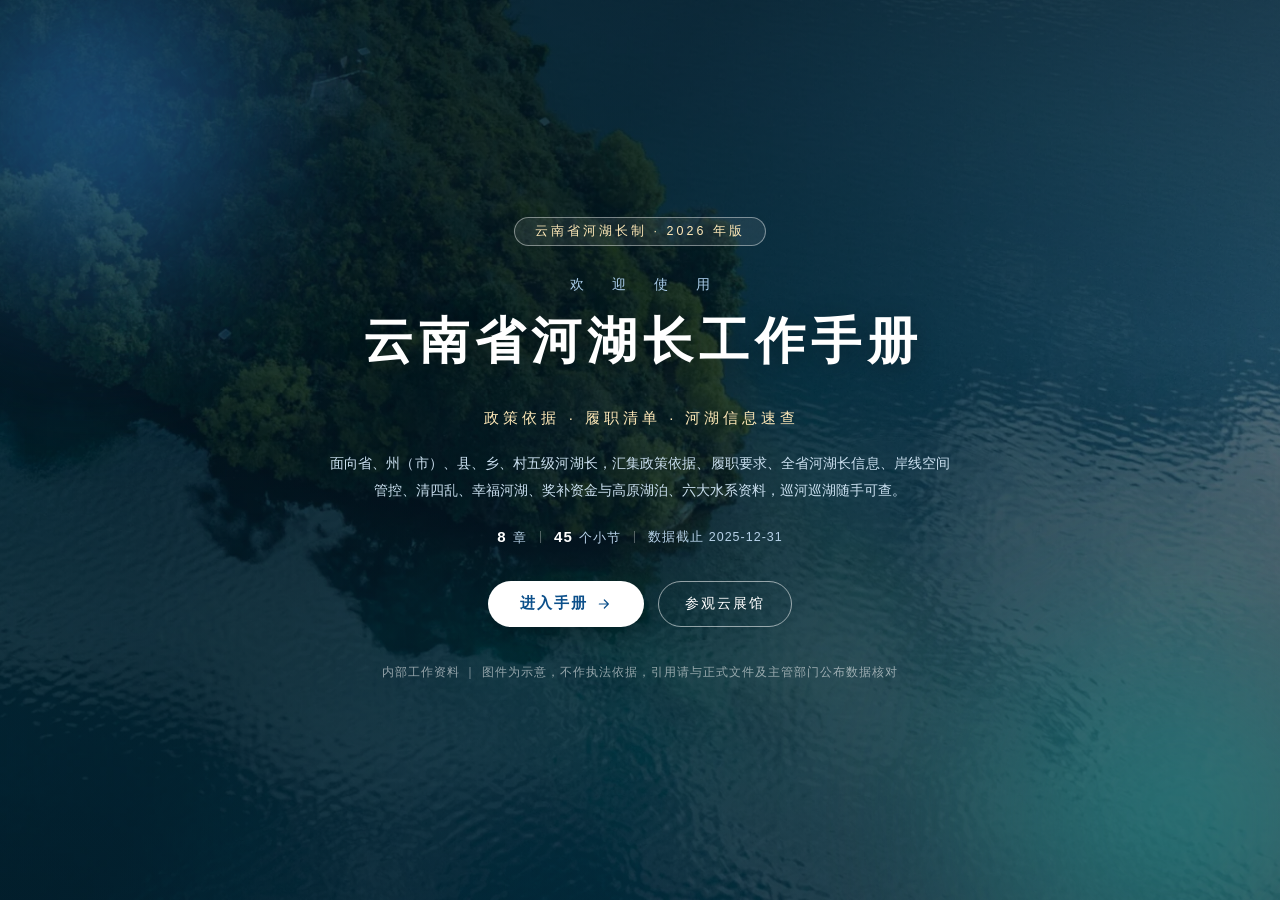
==== commit a215fe8f: "2026-11-06 16:08" ====
--- a/index.html
+++ b/index.html
@@ -2,39 +2,27 @@
 <html lang="zh-CN">
 
 <head>
-  <meta charset="UTF-8">
-  <meta name="viewport"
-    content="width=device-width, initial-scale=1, maximum-scale=1, user-scalable=no, viewport-fit=cover">
-  <meta name="theme-color" content="#0C447C">
-  <meta name="format-detection" content="telephone=no">
-  <meta name="description" content="云南省河湖长制履职手册：政策依据、履职要求、全省河湖长信息、岸线空间管控、清四乱、幸福河湖、高原湖泊与六大水系。">
-  <title>云南省河湖长制履职手册</title>
-  <link rel="stylesheet" href="./css/index.css">
-  <script src="./js/theme-init.js"></script>
-  <!--  -->
+  <meta charset="UTF-8" />
+  <meta name="viewport" content="width=device-width, initial-scale=1, viewport-fit=cover" />
+  <meta name="theme-color" content="#072F58" />
+  <meta name="description" content="云南省河湖长工作手册：政策依据、履职要求、全省河湖长信息、岸线空间管控、清四乱、幸福河湖、高原湖泊与六大水系。">
+  <title>云南省河湖长工作手册</title>
+  <link rel="stylesheet" href="./css/cover.css" />
 </head>
 
 <body>
 
-  <!-- ==================== 全局封面 / 进入窗口 ==================== -->
-  <div class="cover" id="cover" role="dialog" aria-modal="true" aria-labelledby="coverTitle" tabindex="-1">
+  <!-- ==================== 封面 ==================== -->
+  <div class="cover" id="cover">
     <div class="cv-bg" aria-hidden="true">
       <span class="cv-glow g1"></span>
       <span class="cv-glow g2"></span>
-      <svg class="cv-waves" viewBox="0 0 1440 220" preserveAspectRatio="none">
-        <path d="M0,118 C240,66 480,168 720,118 C960,68 1200,164 1440,112 L1440,220 L0,220 Z"
-          fill="rgba(255,255,255,.07)" />
-        <path d="M0,156 C260,108 500,198 760,148 C1020,98 1220,184 1440,142 L1440,220 L0,220 Z"
-          fill="rgba(255,255,255,.10)" />
-        <path d="M0,190 C280,158 520,222 800,190 C1080,158 1240,215 1440,186 L1440,220 L0,220 Z"
-          fill="rgba(255,255,255,.05)" />
-      </svg>
     </div>
 
     <div class="cv-inner">
       <div class="cv-badge">云南省河湖长制 · 2026 年版</div>
       <p class="cv-kicker">欢 迎 使 用</p>
-      <h1 class="cv-title" id="coverTitle">云南省河湖长制工作手册</h1>
+      <h1 class="cv-title">云南省河湖长工作手册</h1>
       <p class="cv-slogan">政策依据 · 履职清单 · 河湖信息速查</p>
       <p class="cv-desc">面向省、州（市）、县、乡、村五级河湖长，汇集政策依据、履职要求、全省河湖长信息、岸线空间管控、清四乱、幸福河湖、奖补资金与高原湖泊、六大水系资料，巡河巡湖随手可查。</p>
 
@@ -45,13 +33,13 @@
       </div>
 
       <div class="cv-btns">
-        <button class="cv-enter" id="coverEnter" type="button">
+        <a class="cv-enter" id="coverEnter" href="./shouce.html#ch1">
           <span>进入手册</span>
           <svg viewBox="0 0 24 24" aria-hidden="true">
             <path d="M5 12h13M12.5 6l6 6-6 6" fill="none" stroke="currentColor" stroke-width="1.8"
               stroke-linecap="round" stroke-linejoin="round" />
           </svg>
-        </button>
+        </a>
         <a class="cv-ghost" href="./云南河湖长制十周年成果云展.html" target="_blank" rel="noopener">参观云展馆</a>
       </div>
 
@@ -59,3557 +47,23 @@
     </div>
   </div>
 
-  <header class="topbar">
-    <button class="tb-toc" id="tocBtn" type="button" aria-controls="toc" aria-expanded="true">
-      <span class="ico">☰</span><span class="lbl">目录</span>
-    </button>
-    <span class="tt">云南省河湖长制履职手册</span>
-    <span class="period">2026 年版</span>
-    <div class="actions">
-      <div class="fontset" role="group" aria-label="正文字号">
-        <button type="button" data-fs="s" title="小号字" aria-pressed="false">小</button>
-        <button type="button" data-fs="m" title="标准字" aria-pressed="true">标准</button>
-        <button type="button" data-fs="l" title="大号字" aria-pressed="false">大</button>
-      </div>
-    </div>
-    <div>
-      <a href="./login.html" id="login" class="login">登录</a>
-    </div>
-  </header>
-
-  <header class="hero" hidden>
-    <div class="wrap">
-      <span class="badge">内部工作资料 · 巡河巡湖随手查</span>
-      <h1>云南省河湖长制履职手册<small>政策依据 · 履职清单 · 河湖信息速查</small></h1>
-      <p>政策依据 · 履职要求 · 全省河湖长信息 · 岸线管控 · 清四乱 · 幸福河湖 · 奖补资金 · 高原湖泊 · 六大水系</p>
-      <div class="meta"><span>共 8 章</span><span>数据截止 2025-12-31</span><span>图件为示意，不作执法依据</span></div>
-      <div class="notice">本手册面向州（市）、县（市、区）、乡、村各级河湖长，便于巡河巡湖时查阅履职依据与工作标准。第四章全省河湖长信息为结构示意数据；政策条文、文号、面积与流域数据以正式文件及主管部门公布为准。
-      </div>
-    </div>
-    <svg class="waves" viewBox="0 0 1200 120" preserveAspectRatio="none" aria-hidden="true">
-      <path d="M0,60 C200,20 400,95 600,60 C800,25 1000,90 1200,55 L1200,120 L0,120 Z" fill="rgba(255,255,255,.10)" />
-      <path d="M0,85 C220,50 420,110 640,80 C860,50 1040,105 1200,80 L1200,120 L0,120 Z" fill="rgba(255,255,255,.13)" />
-    </svg>
-  </header>
-
-  <div class="layout">
-    <aside class="toc" id="toc" aria-label="章节目录">
-      <div class="t">目　录</div>
-      <div class="toc-grp open">
-        <a href="#ch1" data-ch="ch1" class="toc-lv1 active"><span>总体要求与中央文件</span></a>
-        <div class="toc-subs">
-          <a href="#ch1-s1" data-ch="ch1" class="toc-sub">一、治水总要求（十六字治水思路）</a>
-          <a href="#ch1-s2" data-ch="ch1" class="toc-sub">二、2023 年全国生态环境保护大会讲话</a>
-          <a href="#ch1-s3" data-ch="ch1" class="toc-sub">三、党的二十大报告</a>
-          <a href="#ch1-s4" data-ch="ch1" class="toc-sub">四、中央三份文件（建制度—扩到湖—提层次）</a>
-        </div>
-      </div>
-      <div class="toc-grp">
-        <a href="#ch3" data-ch="ch3" class="toc-lv1"><span>履职要求与河湖长信息</span></a>
-        <div class="toc-subs">
-          <a href="#ch3-s1" data-ch="ch3" class="toc-sub">一、履职依据文件清单</a>
-          <a href="#ch3-s2" data-ch="ch3" class="toc-sub">二、三份关键文件要点</a>
-          <a href="#ch3-s3" data-ch="ch3" class="toc-sub">三、履职清单（按级对照）</a>
-          <a href="#ch3-s4" data-ch="ch3" class="toc-sub">四、问题处置闭环</a>
-          <a href="#ch3-s5" data-ch="ch3" class="toc-sub">五、全省各级河湖长信息</a>
-        </div>
-      </div>
-      <div class="toc-grp">
-        <a href="#ch5" data-ch="ch5" class="toc-lv1"><span>岸线管控</span></a>
-        <div class="toc-subs">
-          <a href="#ch5-s1" data-ch="ch5" class="toc-sub">一、法规与文件依据</a>
-          <a href="#ch5-s2" data-ch="ch5" class="toc-sub">二、适用对象与审批底线</a>
-          <a href="#ch5-s3" data-ch="ch5" class="toc-sub">三、边界划定：先有边界，才谈管控</a>
-          <a href="#ch5-s4" data-ch="ch5" class="toc-sub">四、岸线分区分类管控</a>
-          <a href="#ch5-s5" data-ch="ch5" class="toc-sub">五、涉河项目审批：三个原则把住关口</a>
-          <a href="#ch5-s6" data-ch="ch5" class="toc-sub">六、涉水违建：分三类处置，不搞“一刀切”</a>
-          <a href="#ch5-s7" data-ch="ch5" class="toc-sub">七、河湖管理范围内耕地利用</a>
-          <a href="#ch5-s8" data-ch="ch5" class="toc-sub">八、巡查要点（岸线视角）</a>
-        </div>
-      </div>
-      <div class="toc-grp">
-        <a href="#ch6" data-ch="ch6" class="toc-lv1"><span>清四乱</span></a>
-        <div class="toc-subs">
-          <a href="#s-luanzhan" data-ch="ch6" class="toc-sub">一、乱占</a>
-          <a href="#s-luancai" data-ch="ch6" class="toc-sub">二、乱采</a>
-          <a href="#s-luandui" data-ch="ch6" class="toc-sub">三、乱堆</a>
-          <a href="#s-luanjian" data-ch="ch6" class="toc-sub">四、乱建</a>
-          <a href="#ch6-s1" data-ch="ch6" class="toc-sub">五、工作要求与台账</a>
-        </div>
-      </div>
-      <div class="toc-grp">
-        <a href="#ch7" data-ch="ch7" class="toc-lv1"><span>幸福河湖</span></a>
-        <div class="toc-subs">
-          <a href="#ch7-s1" data-ch="ch7" class="toc-sub">一、内涵：五个维度</a>
-          <a href="#ch7-s2" data-ch="ch7" class="toc-sub">二、评价维度（申报自评参考）</a>
-          <a href="#ch7-s3" data-ch="ch7" class="toc-sub">三、申报流程与材料</a>
-        </div>
-      </div>
-      <div class="toc-grp">
-        <a href="#ch8" data-ch="ch8" class="toc-lv1"><span>奖补资金</span></a>
-        <div class="toc-subs">
-          <a href="#ch8-s1" data-ch="ch8" class="toc-sub">一、支持范围与申报条件</a>
-          <a href="#ch8-s2" data-ch="ch8" class="toc-sub">二、工作机制与责任分工</a>
-          <a href="#ch8-s3" data-ch="ch8" class="toc-sub">三、审核流程与时间节点</a>
-          <a href="#ch8-s4" data-ch="ch8" class="toc-sub">四、项目审核要点</a>
-          <a href="#ch8-s5" data-ch="ch8" class="toc-sub">五、工作要求</a>
-          <a href="#ch8-s6" data-ch="ch8" class="toc-sub">六、资金使用红线与绩效管理</a>
-        </div>
-      </div>
-      <div class="toc-grp">
-        <a href="#ch9" data-ch="ch9" class="toc-lv1"><span>高原湖泊</span></a>
-        <div class="toc-subs">
-          <a href="#p1-2" data-ch="ch9" class="toc-sub">一、总体概况</a>
-          <a href="#p1-3" data-ch="ch9" class="toc-sub">二、九湖水质现状汇总表</a>
-          <a href="#p1-4" data-ch="ch9" class="toc-sub">三、九湖分述</a>
-        </div>
-      </div>
-      <div class="toc-grp">
-        <a href="#ch10" data-ch="ch10" class="toc-lv1"><span>六大水系</span></a>
-        <div class="toc-subs">
-          <a href="#ch10-s1" data-ch="ch10" class="toc-sub">一、六大水系基本情况</a>
-          <a href="#ch10-s2" data-ch="ch10" class="toc-sub">二、履职要点</a>
-          <a href="#ch10-s3" data-ch="ch10" class="toc-sub">三、六大水系分述</a>
-        </div>
-      </div>
-    </aside>
-    <div class="toc-mask" id="tocMask" aria-hidden="true"></div>
-
-    <main class="content">
-
-      <section id="ch1" class="chapter on">
-        <div class="ch-head">
-          <h2>总体要求与中央文件</h2>
-          <p class="lead">习近平总书记关于治水的重要论述，是河湖长制工作的根本遵循；中央三份文件把要求固化为制度。前三节分别回答“怎么治水”“治什么”“用什么方法治”，第四节给出各级河湖长履职的上位依据。</p>
-        </div>
-
-        <h4 id="ch1-s1" class="sec">一、治水总要求（十六字治水思路）</h4>
-        <div class="quote">
-          <div class="qs">节水优先、空间均衡、系统治理、两手发力。</div>
-          <div class="src">提出于 2014 年 3 月 14 日中央财经领导小组第五次会议</div>
-        </div>
-        <div class="card">
-          <h3>逐句理解与履职指向</h3>
-          <div class="tscroll">
-            <table>
-              <thead>
-                <tr>
-                  <th style="width:96px">要义</th>
-                  <th>核心内涵</th>
-                  <th>河湖长怎么落</th>
-                </tr>
-              </thead>
-              <tbody>
-                <tr>
-                  <td><b>节水优先</b></td>
-                  <td>把节水作为水资源开发、利用、配置、保护的前提，以水定城、以水定地、以水定人、以水定产。</td>
-                  <td>谋划涉水项目先算“水账”，严控高耗水项目；推动农业节水增效、工业循环用水、城镇管网漏损治理。</td>
-                </tr>
-                <tr>
-                  <td><b>空间均衡</b></td>
-                  <td>人口、经济布局与水资源、水生态、水环境承载能力相适应。</td>
-                  <td>掌握本辖区用水总量与河流生态流量保障情况；对超载区域提出压减、退减建议。</td>
-                </tr>
-                <tr>
-                  <td><b>系统治理</b></td>
-                  <td>山水林田湖草沙一体化保护，上下游、干支流、左右岸统筹。</td>
-                  <td>跨县、跨州市河流主动协商、联防联治；一河一策统筹岸上与水里、上游与下游。</td>
-                </tr>
-                <tr>
-                  <td><b>两手发力</b></td>
-                  <td>政府与市场协同，法治、政策、市场机制并用。</td>
-                  <td>用好水权交易、水价、生态补偿等市场手段；依法查处涉河违法行为。</td>
-                </tr>
-              </tbody>
-            </table>
-          </div>
-        </div>
-
-        <h4 id="ch1-s2" class="sec">二、2023 年全国生态环境保护大会讲话</h4>
-        <div class="quote">
-          <div class="qs">统筹水资源、水环境、水生态治理，深入推进长江、黄河等大江大河和重要湖泊保护治理。</div>
-          <div class="src">2023 年 7 月，全国生态环境保护大会</div>
-        </div>
-        <div class="card">
-          <h3>“三水统筹”在云南的落点</h3>
-          <div class="tscroll">
-            <table>
-              <thead>
-                <tr>
-                  <th style="width:96px">统筹维度</th>
-                  <th>看什么</th>
-                  <th>云南对应的重点</th>
-                </tr>
-              </thead>
-              <tbody>
-                <tr>
-                  <td>水资源</td>
-                  <td>水量是否够、生态流量是否保障、用水效率高不高</td>
-                  <td>金沙江等干流生态流量；高原湖泊水位；农业灌溉用水效率</td>
-                </tr>
-                <tr>
-                  <td>水环境</td>
-                  <td>水质是否达标、入河排污口是否规范、面源污染是否控制</td>
-                  <td>九大高原湖泊入湖河流水质；城镇雨污分流；农业面源</td>
-                </tr>
-                <tr>
-                  <td>水生态</td>
-                  <td>岸线是否自然、水生生物是否恢复、河湖连通是否顺畅</td>
-                  <td>滇池、洱海生态廊道；湿地修复；鱼类栖息地保护</td>
-                </tr>
-              </tbody>
-            </table>
-          </div>
-          <div class="pin">
-            <b>履职落点：</b>巡河巡湖时按“三水”三条线看——<b>水多水少</b>（水量、水位、断流）、<b>水清水浊</b>（颜色、气味、漂浮物、排污口）、<b>水活水死</b>（闸坝阻隔、河湖连通、水华蓝藻）。
-          </div>
-        </div>
-
-        <h4 id="ch1-s3" class="sec">三、党的二十大报告</h4>
-        <div class="quote">
-          <div class="qs">坚持山水林田湖草沙一体化保护和系统治理。</div>
-          <div class="src">习近平在中国共产党第二十次全国代表大会上的报告（2022 年 10 月）</div>
-        </div>
-        <div class="card">
-          <h3>为什么对河湖长尤其重要</h3>
-          <ul class="ul">
-            <li>河湖问题“表现在水里、根子在岸上”，单打一治不好，必须把流域作为一个生命共同体整体谋划。</li>
-            <li>河湖长制的制度价值，正在于由党政领导牵头，把分散在各部门的治理责任“统”起来。</li>
-          </ul>
-        </div>
-        <h4 id="ch1-s4" class="sec">四、中央三份文件（建制度—扩到湖—提层次）</h4>
-        <p>河长制、湖长制由中央顶层设计确立，是生态文明制度体系的重要组成部分。三份文件构成“建制度—扩到湖—提层次”的完整链条，是各级河湖长履职的上位依据。</p>
-        <div class="card">
-          <div class="doc">
-            <div class="dt">2016<br>12.11</div>
-            <div class="db">
-              <h5>中共中央办公厅 国务院办公厅《关于全面推行河长制的意见》</h5>
-              <div class="meta">河长制的纲领性文件，确立全国统一的制度框架</div>
-              <ul>
-                <li><b>组织体系：</b>全面建立省、市、县、乡四级河长体系；各省（区、市）可结合实际延伸至村，云南由此形成<b>省、州市、区县、乡镇、村（社区）五级</b>体系。</li>
-                <li><b>六项任务：</b>水资源保护、河湖水域岸线管理保护、水污染防治、水环境治理、水生态修复、执法监管。</li>
-                <li><b>工作制度：</b>河长会议制度、信息共享制度、工作督察制度、考核问责与激励机制、验收制度。</li>
-                <li><b>责任要求：</b>河长是相应河湖管理保护的第一责任人，实行生态环境损害责任终身追究制。</li>
-              </ul>
-              <a class="ext" href="https://www.gov.cn/zhengce/2016-12/11/content_5146628.htm" target="_blank"
-                rel="noopener">中国政府网 · 原文 ↗</a>
-            </div>
-          </div>
-          <div class="doc">
-            <div class="dt">2018<br>01.04</div>
-            <div class="db">
-              <h5>中共中央办公厅 国务院办公厅《关于在湖泊实施湖长制的指导意见》</h5>
-              <div class="meta">把河长制延伸到湖泊，针对湖泊封闭性、脆弱性提出更高要求</div>
-              <ul>
-                <li><b>全面建立湖长制：</b>所有湖泊都要有湖长，与河长制无缝衔接、一并推进。</li>
-                <li><b>分级分区管理：</b>按湖泊等级和重要性分级设立湖长，明确湖区、岸线、入湖河流的分区责任。</li>
-                <li><b>一湖一策：</b>逐湖编制保护治理方案，突出水域空间管控、岸线管理、污染源整治、生态修复。</li>
-                <li><b>云南对应：</b>九大高原湖泊由省级领导担任湖长，湖区周边实行最严格管控。</li>
-              </ul>
-              <a class="ext" href="https://www.gov.cn/zhengce/2018-01/04/content_5253253.htm" target="_blank"
-                rel="noopener">中国政府网 · 原文 ↗</a>
-            </div>
-          </div>
-          <div class="doc">
-            <div class="dt">2025<br>06.17</div>
-            <div class="db">
-              <h5>中共中央办公厅 国务院办公厅《关于全面推进江河保护治理的意见》</h5>
-              <div class="meta">面向现代化的江河保护治理总体部署</div>
-              <ul>
-                <li><b>总体目标：</b>到 2035 年，江河保护治理体系和治理能力现代化基本实现，江河安澜、水资源节约集约利用、河湖生态健康、水文化传承发展的格局基本形成。</li>
-                <li><b>重点任务：</b>完善流域防洪减灾体系、强化水资源刚性约束、加强河湖生态保护修复、严格河湖水域岸线空间管控、保护传承弘扬水文化。</li>
-                <li><b>机制要求：</b>强化流域统一治理管理，健全河湖长制，压实各级各部门责任。</li>
-                <li><b>履职指向：</b>把河湖长制从“体系建成”推向“效能提升”，重点看问题发现率和整改销号率。</li>
-              </ul>
-              <a class="ext" href="https://www.gov.cn/zhengce/202506/content_7029509.htm" target="_blank"
-                rel="noopener">中国政府网 · 原文 ↗</a>
-            </div>
-          </div>
-        </div>
-        <div class="pin" style="margin-top:0">
-          <b>提示：</b>上述文件是履职的“上位依据”。撰写一河一策、督办函、述职报告时，引用文件应写明发文机关、文件名称，涉及具体文号、发布日期以正式印发文本核对后使用。
-        </div>
-      </section>
-
-      <section id="ch3" class="chapter">
-        <div class="ch-head">
-          <h2>履职要求与河湖长信息</h2>
-          <p class="lead">国家层面三份文件回答“河湖长具体干什么、怎么干、干不好怎么办”，云南省级四份文件解决“本地怎么落地”。履职不是“挂名”，要有动作、有记录、有结果；最后一节收录全省 16 个州市、五级河湖长体系与名册检索，便于对照责任人与责任河段。</p>
-        </div>
-
-        <h4 id="ch3-s1" class="sec">一、履职依据文件清单</h4>
-        <div class="card">
-          <div class="tscroll">
-            <table>
-              <thead>
-                <tr>
-                  <th style="width:44px">序号</th>
-                  <th style="width:64px">层级</th>
-                  <th>文件名称</th>
-                  <th style="width:158px">文号</th>
-                </tr>
-              </thead>
-              <tbody>
-                <tr>
-                  <td>1</td>
-                  <td><span class="tag lv0">省级</span></td>
-                  <td><a
-                      href="./pdf/河湖长履职具体要求/1、云南省河长制领导小组关于印发云南省全面推行河长制行动计划的通知（云河长组发〔2017〕1号  ）.pdf">云南省河长制领导小组关于印发云南省全面推行河长制行动计划的通知</a>
-                  </td>
-                  <td>云河长组发〔2017〕1号</td>
-                </tr>
-                <tr>
-                  <td>2</td>
-                  <td><span class="tag lv0">省级</span></td>
-                  <td><a
-                      href="./pdf/河湖长履职具体要求/2、云南省河（湖）长制领导小组关于印发云南省全面贯彻落实湖长制的实施方案的通知（云河长组发〔2018〕2号）.pdf">云南省河（湖）长制领导小组关于印发云南省全面贯彻落实湖长制的实施方案的通知</a>
-                  </td>
-                  <td>云河长组发〔2018〕2号</td>
-                </tr>
-                <tr>
-                  <td>3</td>
-                  <td><span class="tag lv3">国家</span></td>
-                  <td>《关于推动河长制从“有名”到“有实”的实施意见》</td>
-                  <td>水河湖〔2018〕243号</td>
-                </tr>
-                <tr>
-                  <td>4</td>
-                  <td><span class="tag lv3">国家</span></td>
-                  <td>《水利部办公厅印发关于进一步强化河长湖长履职尽责的指导意见的通知》</td>
-                  <td>办河湖〔2019〕267号</td>
-                </tr>
-                <tr>
-                  <td>5</td>
-                  <td><span class="tag lv0">省级</span></td>
-                  <td>
-                    <a href="./pdf/河湖长履职具体要求/5、云南省河长制领导小组关于印发云南省全面推行河（湖）长制省级会议制度等 4 项制度的通知（云河长组发〔2020〕2 号）.pdf">云南省河长制领导小组关于印发云南省全面推行河（湖）长制省级会议制度等
-                      4 项制度的通知</a>
-                  </td>
-                  <td>云河长组发〔2020〕2号</td>
-                </tr>
-                <tr>
-                  <td>6</td>
-                  <td><span class="tag lv0">省级</span></td>
-                  <td><a
-                      href="./pdf/河湖长履职具体要求/6、云南省河长制办公室关于印发云南省全面推行河（湖）长制省级河（湖）长巡查办法等4个办法的通知（云河长办发〔2020〕24 号）.pdf">云南省河长制办公室关于印发云南省全面推行河（湖）长制省级河（湖）长巡查办法等
-                      4 个办法的通知</a></td>
-                  <td>云河长办发〔2020〕24号</td>
-                </tr>
-                <tr>
-                  <td>7</td>
-                  <td><span class="tag lv3">国家</span></td>
-                  <td>《水利部关于印发河长湖长履职规范（试行）的通知》</td>
-                  <td>水河湖函〔2021〕72号</td>
-                </tr>
-              </tbody>
-            </table>
-          </div>
-          <div class="hint">前两份省级文件是云南全面推行河长制、湖长制的总施工图；第 5、6 项确立省级会议、督查、考核、信息共享制度与河（湖）长巡查办法；第 3、4、7
-            项是水利部对履职内容、履职方式、责任追究的统一规范。</div>
-        </div>
-
-        <h4 id="ch3-s2" class="sec">二、三份关键文件要点</h4>
-        <div class="card">
-          <div class="doc">
-            <div class="dt">有名<br>到有实</div>
-            <div class="db">
-              <h5>《关于推动河长制从“有名”到“有实”的实施意见》<span style="font-weight:400;color:var(--muted)">（水河湖〔2018〕243号）</span></h5>
-              <div class="meta">解决“牌子挂了、人没动”的问题</div>
-              <ul>
-                <li><b>责任体系实：</b>河长名单、责任河段、联系方式向社会公布，公示牌规范设置、动态更新。</li>
-                <li><b>一河一策实：</b>问题、目标、任务、责任“四张清单”落地，年度任务可考核。</li>
-                <li><b>督查暗访实：</b>以“四不两直”方式开展暗访，问题通报到人、到河段。</li>
-                <li><b>考核问责实：</b>考核结果纳入党政领导班子和领导干部考核评价。</li>
-              </ul>
-              <a class="ext" href="https://www.gov.cn/gongbao/content/2019/content_5363080.htm" target="_blank"
-                rel="noopener">原文 ↗</a>
-            </div>
-          </div>
-          <div class="doc">
-            <div class="dt">强化<br>尽责</div>
-            <div class="db">
-              <h5>《关于进一步强化河长湖长履职尽责的指导意见》<span style="font-weight:400;color:var(--muted)">（办河湖〔2019〕267号）</span></h5>
-              <div class="meta">解决“履职不到位、责任压不实”的问题</div>
-              <ul>
-                <li><b>强化河长办能力：</b>配强工作力量，建立分办、督办、通报机制。</li>
-                <li><b>提醒约谈通报：</b>对履职不力、问题长期未整改的河长湖长，实行提醒、约谈、通报。</li>
-                <li><b>结果运用：</b>履职情况与考核、评优、问责挂钩，形成“干好干坏不一样”的导向。</li>
-              </ul>
-              <a class="ext" href="https://www.gov.cn/zhengce/zhengceku/2020-01/01/content_5465754.htm" target="_blank"
-                rel="noopener">原文 ↗</a>
-            </div>
-          </div>
-          <div class="doc">
-            <div class="dt">规范<br>履职</div>
-            <div class="db">
-              <h5>《河长湖长履职规范（试行）》<span style="font-weight:400;color:var(--muted)">（水河湖函〔2021〕72号）</span></h5>
-              <div class="meta">明确各级河长湖长“做什么、怎么做”</div>
-              <ul>
-                <li><b>履职内容：</b>巡河巡湖、问题交办督办、组织协调、督导考核、宣传引导。</li>
-                <li><b>履职方式：</b>实地巡查与暗访相结合，重点河段、敏感时段加密；发现问题现场交办、限期整改、跟踪销号。</li>
-                <li><b>履职记录：</b>巡查轨迹、问题清单、交办单、整改反馈要留痕，作为考核依据。</li>
-              </ul>
-              <a class="ext" href="http://www.mwr.gov.cn/zw/tzgg/tzgs/202510/t20251001_2067353.html" target="_blank"
-                rel="noopener">水利部 · 原文 ↗</a>
-            </div>
-          </div>
-        </div>
-
-        <h4 id="ch3-s3" class="sec">三、履职清单（按级对照）</h4>
-        <div class="card">
-          <div class="tscroll">
-            <table>
-              <thead>
-                <tr>
-                  <th style="width:92px">层级</th>
-                  <th>主要履职事项</th>
-                  <th style="width:132px">巡查频次（参考）</th>
-                  <th style="width:120px">留痕方式</th>
-                </tr>
-              </thead>
-              <tbody>
-                <tr>
-                  <td><span class="tag lv0">省级</span></td>
-                  <td>统筹部署、督办跨州市重大问题、审定一河一策</td>
-                  <td>每年不少于 1 次</td>
-                  <td>会议纪要、督办函</td>
-                </tr>
-                <tr>
-                  <td><span class="tag lv1">州市级</span></td>
-                  <td>组织跨县联防联治、协调解决突出问题、考核县级河长</td>
-                  <td>每半年不少于 1 次</td>
-                  <td>巡查记录、交办单</td>
-                </tr>
-                <tr>
-                  <td><span class="tag lv2">区县级</span></td>
-                  <td>落实治理任务、协调执法与项目落地、督办乡镇整改</td>
-                  <td>每季度不少于 1 次</td>
-                  <td>巡查 APP、问题台账</td>
-                </tr>
-                <tr>
-                  <td><span class="tag lv3">乡镇级</span></td>
-                  <td>组织日常巡查、处置发现问题、上报重大事项</td>
-                  <td>每月不少于 1 次</td>
-                  <td>巡查台账、照片</td>
-                </tr>
-                <tr>
-                  <td><span class="tag lv4">村（社区）级</span></td>
-                  <td>巡河护河、宣传引导、第一时间上报</td>
-                  <td>每周不少于 1 次</td>
-                  <td>巡查记录本</td>
-                </tr>
-              </tbody>
-            </table>
-          </div>
-          <div class="hint">注：频次为常见做法，具体以省级河湖长制工作规定（省级河（湖）长巡查办法等 4 个办法）和年度考核细则为准。</div>
-        </div>
-
-        <h4 id="ch3-s4" class="sec">四、问题处置闭环</h4>
-        <div class="card">
-          <div class="flow">
-            <span class="st">① 发现</span><span class="ar">→</span>
-            <span class="st">② 交办</span><span class="ar">→</span>
-            <span class="st">③ 整改</span><span class="ar">→</span>
-            <span class="st">④ 验收销号</span><span class="ar">→</span>
-            <span class="st">⑤ 回头看</span>
-          </div>
-          <div class="tscroll">
-            <table>
-              <thead>
-                <tr>
-                  <th style="width:92px">环节</th>
-                  <th>关键动作</th>
-                  <th style="width:170px">常见问题</th>
-                </tr>
-              </thead>
-              <tbody>
-                <tr>
-                  <td>发现</td>
-                  <td>巡查、暗访、群众举报、卫星遥感与视频监控比对</td>
-                  <td>只走“精品路线”，看不见问题</td>
-                </tr>
-                <tr>
-                  <td>交办</td>
-                  <td>明确责任单位、整改措施、完成时限，书面交办</td>
-                  <td>口头交办、责任不清、时限模糊</td>
-                </tr>
-                <tr>
-                  <td>整改</td>
-                  <td>属地为主、部门配合，重大问题的提级办理</td>
-                  <td>以“已安排”代替“已整改”</td>
-                </tr>
-                <tr>
-                  <td>验收销号</td>
-                  <td>现场核实、影像对比、签字确认</td>
-                  <td>纸上销号、反弹后重新入账</td>
-                </tr>
-                <tr>
-                  <td>回头看</td>
-                  <td>销号问题抽查复核，防止反弹</td>
-                  <td>一销了之、缺乏长效管护</td>
-                </tr>
-              </tbody>
-            </table>
-          </div>
-        </div>
-        <h4 id="ch3-s5" class="sec">五、全省各级河湖长信息</h4>
-        <p>全省 16 个州市、五级河湖长体系与名册检索。<b>本模块为交互式</b>：可查看层级结构与区域分布、按州市下钻、按姓名/河流/单位/编号检索。当前数据为结构示意值，正式发布前替换为省河湖长办台账。</p>
-        <div id="ch4" class="tabmod">
-        <nav class="tabs subtabs">
-          <div class="wrap">
-            <button class="on" data-tab="overview">总览</button>
-            <button data-tab="pref">分州市一览</button>
-            <button data-tab="roster" hidden>河湖长名册检索</button>
-          </div>
-        </nav>
-        <section id="tab-overview" class="on">
-          <h2>组织体系总览</h2>
-          <p class="sub">纵向五级 × 横向 16 州市，两向合计均等于 38,000 人</p>
-
-          <div class="grid3">
-            <div class="metric">
-              <div class="num">16</div>
-              <div class="lab">州市</div>
-              <div class="note">8 个地级市 + 8 个自治州</div>
-            </div>
-            <div class="metric">
-              <div class="num">5</div>
-              <div class="lab">级责任体系</div>
-              <div class="note">省 → 州市 → 区县 → 乡镇 → 村（社区）</div>
-            </div>
-            <div class="metric">
-              <div class="num">38,000</div>
-              <div class="lab">名河湖长</div>
-              <div class="note">全省合计（示意值）</div>
-            </div>
-          </div>
-
-          <div class="card">
-            <h3>五级河湖长分布（由高到低）</h3>
-            <div class="pyr" id="pyramid"></div>
-          </div>
-
-          <div class="tip"><b>一句话读图：</b>乡镇与村社区两级合计约 33,920 人，占全省 89% —— 河湖长制的责任重心在基层末梢。</div>
-
-          <div class="card">
-            <h3>五级职责速览</h3>
-            <table>
-              <thead>
-                <tr>
-                  <th>层级</th>
-                  <th>典型河长</th>
-                  <th>所在单位</th>
-                  <th>主要职责</th>
-                </tr>
-              </thead>
-              <tbody>
-                <tr>
-                  <td><span class="tag lv0">省级</span></td>
-                  <td>省总河长、副总河长、省级河（湖）长</td>
-                  <td>省委、省人民政府</td>
-                  <td>统筹全省河湖长制工作，督办重大问题</td>
-                </tr>
-                <tr>
-                  <td><span class="tag lv1">州市级</span></td>
-                  <td>州（市）总河长、州（市）级河（湖）长</td>
-                  <td>州（市）党委、人民政府</td>
-                  <td>组织跨县河流联防联治，考核下级河长</td>
-                </tr>
-                <tr>
-                  <td><span class="tag lv2">区县级</span></td>
-                  <td>县（市、区）总河长、县级河（湖）长</td>
-                  <td>县（市、区）党委、人民政府</td>
-                  <td>落实治理任务，协调执法与项目落地</td>
-                </tr>
-                <tr>
-                  <td><span class="tag lv3">乡镇级</span></td>
-                  <td>乡镇（街道）党（工）委书记、乡镇长</td>
-                  <td>乡镇人民政府、街道办事处</td>
-                  <td>组织日常巡查，处置发现问题</td>
-                </tr>
-                <tr>
-                  <td><span class="tag lv4">村（社区）级</span></td>
-                  <td>村党总支书记、村委会主任</td>
-                  <td>村民委员会、社区居民委员会</td>
-                  <td>巡河护河、宣传引导、第一时间上报</td>
-                </tr>
-              </tbody>
-            </table>
-          </div>
-
-          <div class="expo-card">
-            <div class="expo-band">
-              <span class="expo-kicker">云展馆 · 2016—2026</span>
-              <h3>云南河湖长制十周年成果云展</h3>
-              <p>五级河湖长体系全覆盖、九大高原湖泊治理成效、六大水系保护、十年大事记与云上影像展，进入即可一站浏览。</p>
-            </div>
-            <div class="expo-body">
-              <div class="expo-tags">
-                <span>十年数字墙</span><span>治水模式</span><span>六大水系</span><span>九湖亮点</span><span>制度法治</span><span>十年大事记</span><span>五级河长数据</span>
-              </div>
-              <a class="expo-go" href="云南河湖长制十周年成果云展.html" target="_blank" rel="noopener">进入云展 →</a>
-            </div>
-          </div>
-        </section>
-        <section id="tab-pref">
-          <h2>分州市河湖长分布</h2>
-          <p class="sub">点击上方示意图中的州市区块（或蓝圈），可直达该州市的河长名册明细；下方表格可展开“省级”行查看省级河长名单，点击州市行同样直达名册。</p>
-          <div class="card">
-            <h3 style="text-align:center">各州市河长数量示意图</h3>
-            <div class="mapflex">
-              <div class="mapbox" id="mapBox">
-                <div class="mapTip" id="mapTip"></div>
-              </div>
-              <div class="maplegend" id="mapLegend"></div>
-            </div>
-            <p class="mapnote">示意图：行政区划界线经简化处理，不作为划界依据；人数为结构示意值。</p>
-          </div>
-          <div class="tblwrap">
-            <table id="prefTable">
-              <thead>
-                <tr>
-                  <th>州市</th>
-                  <th class="r">河湖长（人）</th>
-                  <th class="r">占全省</th>
-                  <th class="r">示例入库（条）</th>
-                  <th class="barcell">分布</th>
-                </tr>
-              </thead>
-              <tbody></tbody>
-            </table>
-          </div>
-          <p class="sub" style="margin-top:12px">注：因四舍五入，占比分项之和可能与 100% 略有出入；人数为结构示意值。</p>
-        </section>
-        <section id="tab-roster">
-          <h2>河长名册检索</h2>
-          <p class="sub" id="rosterSub">支持按姓名、河流名称、行政区划、单位、职务、编号模糊检索；省级河长可点击下方“省级”快捷按钮或层级下拉查看。</p>
-
-          <div class="quick" id="quickLv">
-            <button data-lv="" class="on">全部层级</button>
-            <button data-lv="省级">省级</button>
-            <button data-lv="州市级">州市级</button>
-            <button data-lv="区县级">区县级</button>
-            <button data-lv="乡镇级">乡镇级</button>
-            <button data-lv="村（社区）级">村（社区）级</button>
-          </div>
-
-          <div class="filters">
-            <input type="text" id="q" placeholder="搜索：姓名 / 河流 / 行政区划 / 单位 / 职务 / 编号…">
-            <select id="fLevel">
-              <option value="">全部层级</option>
-              <option>省级</option>
-              <option>州市级</option>
-              <option>区县级</option>
-              <option>乡镇级</option>
-              <option>村（社区）级</option>
-            </select>
-            <select id="fPref">
-              <option value="">全部州市</option>
-            </select>
-            <button id="resetBtn" class="btn-reset" title="恢复默认：全部层级 + 全部州市">重置</button>
-          </div>
-          <div class="chips">当前筛选 <b id="hitCount">0</b> 条示例记录 <span id="hitScope"></span></div>
-
-          <div class="tblwrap">
-            <table>
-              <thead>
-                <tr>
-                  <th>编号</th>
-                  <th>级别</th>
-                  <th>行政区划</th>
-                  <th>河流（湖泊）名称</th>
-                  <th>责任河段</th>
-                  <th>河长姓名</th>
-                  <th>职务</th>
-                  <th>所在单位</th>
-                </tr>
-              </thead>
-              <tbody id="rosterBody"></tbody>
-            </table>
-          </div>
-          <div class="pager">
-            <span id="pageInfo"></span>
-            <span><button id="prevBtn">上一页</button> <button id="nextBtn">下一页</button></span>
-          </div>
-        </section>
-        </div>
-      </section>
-
-      <section id="ch5" class="chapter">
-        <div class="ch-head">
-          <h2>河湖岸线空间管控法律法规及工作要求</h2>
-          <p class="lead">岸线是河湖生态空间的核心，管控的关键是“划定边界、分区管住、严格许可、依法处置”四个环节。本章梳理现行法规文件依据、岸线分区管控要求、涉河项目审批规则与违建分类处置口径。</p>
-        </div>
-
-        <h4 id="ch5-s1" class="sec">一、法规与文件依据</h4>
-        <div class="card">
-          <div class="tscroll">
-            <table>
-              <thead>
-                <tr>
-                  <th style="width:56px">层级</th>
-                  <th>依据名称</th>
-                  <th style="width:170px">管什么</th>
-                </tr>
-              </thead>
-              <tbody>
-                <tr>
-                  <td>行政法规</td>
-                  <td>《中华人民共和国河道管理条例》</td>
-                  <td>河道管理范围划定、涉河建设审批、禁止行为与法律责任</td>
-                </tr>
-                <tr>
-                  <td>部门规定</td>
-                  <td>《河道管理范围内建设项目管理的有关规定》（2017 年修正）</td>
-                  <td>涉河建设项目范围界定与审查程序</td>
-                </tr>
-                <tr>
-                  <td>部文件</td>
-                  <td>《水利部办公厅关于进一步加强河湖管理范围内建设项目管理的通知》（办河湖〔2020〕177号）</td>
-                  <td>规范许可范围、严格审批类别、明确禁止事项</td>
-                </tr>
-                <tr>
-                  <td>部文件</td>
-                  <td>《水利部关于加强河湖水域岸线空间管控的指导意见》（水河湖〔2022〕216号）</td>
-                  <td>边界划定、用途管制、违建处置、耕地利用</td>
-                </tr>
-              </tbody>
-            </table>
-          </div>
-        </div>
-
-        <h4 id="ch5-s2" class="sec">二、适用对象与审批底线</h4>
-        <div class="card">
-          <h3>哪些项目要审</h3>
-          <p class="p">
-            河道管理范围包括河道（含河滩地）、湖泊、水库、人工水道、行洪区、蓄洪区、滞洪区。在上述范围内新建、扩建、改建的建设项目均需审查，包括：开发水利（水电）、防治水害、整治河道的各类工程，以及跨河、穿河、穿堤、临河的桥梁、码头、道路、渡口、管道、缆线、取水口、排污口等建筑物，厂房、仓库、工业和民用建筑及其他公共设施。
-          </p>
-          <div class="pin"><b>核心规则：</b>河道管理范围内的建设项目，必须按照河道管理权限，经河道主管机关审查同意后，方可开工建设。<b>未批先建、越权审批、批建不符</b>均属违规。</div>
-          <h3 style="margin-top:16px">三条禁止底线</h3>
-          <ul class="ul">
-            <li>禁止在河湖管理范围内建设<b>妨碍行洪</b>的建筑物、构筑物，禁止倾倒、弃置渣土。</li>
-            <li>禁止<b>围垦湖泊</b>，禁止违法围垦河道。</li>
-            <li>严禁<b>超项目类别</b>审批许可；不得以涉河建设项目名义许可尾矿库、永久渣场；不得以桥梁、道路、码头等为名，对开发建设房屋建筑、风雨廊桥、景观工程、别墅等进行许可。</li>
-          </ul>
-          <div class="warn">
-            <b>光伏、风电特别注意：</b>应符合同相关规划并充分论证、严格控制；严重影响防洪安全、河势稳定、生态安全的，不得许可。光伏电站、风力发电等项目不得在河道、湖泊、水库内建设；在湖泊周边、水库库汊建设的，不得布设在具有防洪、供水功能和水生态、水环境保护需求的区域，不得妨碍行洪通畅，不得危害水库大坝和堤防等水利工程设施安全，不得影响河势稳定和航运安全。
-          </div>
-        </div>
-
-        <h4 id="ch5-s3" class="sec">三、边界划定：先有边界，才谈管控</h4>
-        <div class="card">
-          <p class="p">河湖管理范围划定是河湖管理保护的重要基础性工作。要完善第一次全国水利普查名录内河湖划界成果，在“全国水利一张图”上图，同步推进名录以外其他河湖的划定工作。</p>
-          <ul class="ul">
-            <li><b>纠治三类问题：</b>不依法依规、降低划定标准人为缩窄河道管理范围，故意避让村镇、农田、基础设施以及建筑物、构筑物。</li>
-            <li><b>成果公开：</b>督促有关地方及时整改，并依法公告。</li>
-            <li><b>多规衔接：</b>做好河湖划界与“三区三线”划定等工作的对接，推进与相关部门成果共享。</li>
-          </ul>
-          <div class="pin"><b>划定成果复核：</b>通过全国河湖遥感平台开展，复核规范后的矢量数据是加强河湖管理保护的重要依据。复核范围为民政普查名录内已划定管理范围的河湖——<b>2026
-              年</b>开展流域面积 1000 平方公里及以上河流、水面面积 1 平方公里及以上湖泊的复核；<b>2027 年</b>开展其他河湖复核。名录外河湖结合基本情况摸底，将矢量成果上图。</div>
-        </div>
-
-        <h4 id="ch5-s4" class="sec">四、岸线分区分类管控</h4>
-        <div class="card">
-          <p class="p">按照保护优先原则，加快河湖岸线保护与利用规划编制审批，合理划分四类岸线，严格管控开发利用强度和方式，并将岸线保护与利用规划融入“多规合一”国土空间规划体系。</p>
-          <div class="grid2">
-            <div class="mini">
-              <h5>岸线保护区</h5>
-              <p>生态敏感、需严格保护的区域，原则上禁止开发性建设。</p>
-            </div>
-            <div class="mini">
-              <h5>岸线保留区</h5>
-              <p>暂不具备开发条件或需为长远预留的区域，控制新增建设项目。</p>
-            </div>
-            <div class="mini">
-              <h5>岸线控制利用区</h5>
-              <p>有一定开发需求但须严格控制强度、方式与布局的区域。</p>
-            </div>
-            <div class="mini">
-              <h5>岸线开发利用区</h5>
-              <p>资源环境承载能力允许、可相对集中开发建设的区域。</p>
-            </div>
-          </div>
-          <div class="hint">省级水行政主管部门组织提出需编制岸线规划的河湖名录、明确编制主体，并征求有关流域管理机构意见。</div>
-        </div>
-
-        <h4 id="ch5-s5" class="sec">五、涉河项目审批：三个原则把住关口</h4>
-        <div class="card">
-          <div class="flow">
-            <span class="st">确有必要</span><span class="ar">·</span>
-            <span class="st">无法避让</span><span class="ar">·</span>
-            <span class="st">确保安全</span>
-          </div>
-          <p class="p">
-            对跨河、穿河、穿堤、临河的桥梁、码头、道路、渡口、管道、缆线、取水、排水等涉河建设项目，严把<b>受理、审查、许可</b>三关，不得超审查权限，不得随意扩大项目类别，严禁未批先建、越权审批、批建不符。</p>
-          <h3>哪些活动也要办许可</h3>
-          <p class="p">
-            河湖管理范围内的岸线整治修复、生态廊道建设、滩地生态治理、公共体育设施、渔业养殖设施、航运设施、航道整治工程、造（修、拆）船项目、文体活动等，依法按<b>洪水影响评价类审批</b>或<b>河道管理范围内特定活动审批</b>办理许可手续。
-          </p>
-          <ul class="ul">
-            <li>严禁以风雨廊桥等名义在河湖管理范围内开发建设房屋。</li>
-            <li>城市建设和发展不得占用河道滩地。</li>
-          </ul>
-        </div>
-
-        <h4 id="ch5-s6" class="sec">六、涉水违建：分三类处置，不搞“一刀切”</h4>
-        <div class="card">
-          <div class="tscroll">
-            <table>
-              <thead>
-                <tr>
-                  <th style="width:104px">类别</th>
-                  <th style="width:196px">时间界线</th>
-                  <th>处置要求</th>
-                </tr>
-              </thead>
-              <tbody>
-                <tr>
-                  <td><b>增量问题</b></td>
-                  <td>2019 年 1 月 1 日以后（河湖长制 2018 年底全面建立）</td>
-                  <td><b>“零容忍”</b>，坚决依法依规清理整治。</td>
-                </tr>
-                <tr>
-                  <td><b>存量问题</b></td>
-                  <td>1988 年 6 月《河道管理条例》出台后至 2018 年底</td>
-                  <td>依法依规分类处理：妨碍行洪、影响河势稳定、危害水工程安全的，限期拆除并恢复原状；桥梁、码头等审批类项目开展防洪影响评价，区分情况规范整改、消除不利影响。</td>
-                </tr>
-                <tr>
-                  <td><b>历史遗留</b></td>
-                  <td>1988 年 6 月以前</td>
-                  <td>逐项科学评估：影响防洪安全的限期拆除；不影响防洪安全或通过其他措施可消除影响的，在确保安全前提下稳妥处置。</td>
-                </tr>
-              </tbody>
-            </table>
-          </div>
-          <div class="pin">处置要统筹发展和安全，严守安全底线，聚焦河湖水域岸线空间范围内的违法违规建筑物、构筑物，依法依规、实事求是、分类处置。</div>
-        </div>
-
-        <h4 id="ch5-s7" class="sec">七、河湖管理范围内耕地利用</h4>
-        <div class="card">
-          <p class="p">对河湖管理范围内的耕地，结合“三区三线”划定，在不妨碍行洪、蓄洪和输水等功能的前提下，商自然资源部门依法依规分类处理。</p>
-          <h3>应当有序退出的不稳定耕地</h3>
-          <ul class="ul">
-            <li>位于<b>主河槽内</b>的耕地；</li>
-            <li><b>洪水上滩频繁</b>区域（南方可按 5 年一遇洪水位以下，北方可按 3 年一遇洪水位以下）；</li>
-            <li><b>水库征地线以下</b>的耕地；</li>
-            <li>长江平垸行洪<b>“双退”圩垸内</b>的耕地。</li>
-          </ul>
-          <h3 style="margin-top:14px">确需保留的耕地及园地，四条硬约束</h3>
-          <ul class="ul">
-            <li>不得新建、改建、扩建<b>生产围堤</b>；</li>
-            <li>不得种植<b>妨碍行洪的高秆作物</b>；</li>
-            <li>禁止建设<b>妨碍行洪</b>的建筑物、构筑物；</li>
-            <li>严禁以各种名义<b>围湖造地、非法围垦河道</b>。</li>
-          </ul>
-          <div class="warn"><b>摸排任务：</b>按水法、防洪法、土地管理法、河道管理条例等法律法规及国土空间规划、防洪规划要求，套合河湖管理范围与 2024
-            年国土变更调查数据，逐河流（段）逐湖泊摸排影响行洪安全的不稳定耕地的位置与面积。流域面积 1000 平方公里及以上河流、防洪重要河流（段）和湖泊、大中型防洪水库要作为重点，全覆盖开展摸排。</div>
-        </div>
-
-        <h4 id="ch5-s8" class="sec">八、巡查要点（岸线视角）</h4>
-        <div class="card">
-          <div class="tscroll">
-            <table>
-              <thead>
-                <tr>
-                  <th style="width:88px">看什么</th>
-                  <th>重点判识</th>
-                </tr>
-              </thead>
-              <tbody>
-                <tr>
-                  <td>看界桩</td>
-                  <td>管理范围界桩、公示牌是否完好，有无被移动、遮挡、损毁</td>
-                </tr>
-                <tr>
-                  <td>看新增</td>
-                  <td>岸线内有无新增建筑物、堆场、围堤、便道，是否办理许可</td>
-                </tr>
-                <tr>
-                  <td>看滩地</td>
-                  <td>滩地有无被围垦耕种、有无抬高滩地、有无阻水障碍物</td>
-                </tr>
-                <tr>
-                  <td>看口门</td>
-                  <td>取水口、排污口设置是否合规，有无未经许可的暗管、涵洞</td>
-                </tr>
-                <tr>
-                  <td>看光伏风电</td>
-                  <td>河湖库范围内有无光伏、风电项目及其附属设施</td>
-                </tr>
-              </tbody>
-            </table>
-          </div>
-        </div>
-      </section>
-
-      <section id="ch6" class="chapter">
-        <div class="ch-head">
-          <h2>“清四乱”有关工作要求及问题分类</h2>
-          <p class="lead">
-            做好河湖库“清四乱”工作是落实党中央、国务院河湖管护部署、守住水安全底线的基础性任务，是保障行洪畅通的关键举措。习近平总书记指出“水安全是涉及国家长治久安的大事”，并强调要全面加强河湖行洪空间管控，坚决保障人民群众生命财产安全。
-          </p>
-        </div>
-
-        <div class="card">
-          <p class="p">云南省始终坚持将河湖库“清四乱”作为推行河湖长制的重要抓手，纳入河湖长制常态化工作，纵深推进常态化规范化，确保全省江河行洪畅通。</p>
-          <p class="p">根据全国河湖长制管理信息系统四乱问题管理模块，“四乱”问题分为<b>乱占、乱采、乱堆、乱建</b>四类，涉及围河（湖）造地、围网养殖、采砂场、垃圾堆放、临河房屋、光伏（风电）项目等 20
-            余种地物对象。认定标准及整改要求参照水利部河湖保护中心河湖库地物遥感图斑判定工作指引，以及云南省河湖地物遥感图斑核查和“四乱”问题认定标准及整改措施执行。</p>
-          <div class="chips">
-            <a href="#s-luanzhan">乱占（8 类）</a>
-            <a href="#s-luancai">乱采（3 类）</a>
-            <a href="#s-luandui">乱堆（4 类）</a>
-            <a href="#s-luanjian">乱建（8 类）</a>
-          </div>
-          <div class="hint">点击任一条目可展开“认定标准 / 整改要求”。基层核查时按“先判类别、再对标准、后定措施”的顺序使用。</div>
-        </div>
-
-        <h4 class="sec" id="s-luanzhan">一、乱占</h4>
-        <div class="card acc-group">
-          <details class="acc">
-            <summary><span class="nm">1. 围河（湖）造地</span><span class="tag lv2">拆除恢复</span></summary>
-            <div class="acc-b">
-              <p><b>认定标准：</b>任何形式围垦湖泊的行为均属于乱占问题；围垦河道前未开展科学论证、未经水行政主管部门同意并报人民政府批准的，均属于乱占问题。</p>
-              <p>
-                <b>整改要求：</b>依法依规整改。湖泊按国家规定的防洪标准有计划地退地还湖、退田还湖，将违法建设的土堤、矮围等清除至滩地原状高程，拆除地面建筑物、构筑物，取缔相关非法活动；河道限期拆除违法占用河道及其滩地建设的围堤、护岸、阻水道路、拦河坝等，铲平抬高的滩地，恢复原状。
-              </p>
-            </div>
-          </details>
-          <details class="acc">
-            <summary><span class="nm">2. 围占养殖</span><span class="tag lv2">拆除</span></summary>
-            <div class="acc-b">
-              <p>
-                <b>认定标准：</b>添堵原有河道沟叉、贮水湖塘洼淀需人民政府批准，未经批准的属于乱占问题；河道管理范围内禁止修建围堤、阻水渠道、阻水道路，通过修建围堤围占湖泊水域进行养殖、围占河道水域养殖的行为，均属于乱占问题。
-              </p>
-              <p><b>整改要求：</b>依法依规拆除妨碍行洪的建（构）筑物。</p>
-            </div>
-          </details>
-          <details class="acc">
-            <summary><span class="nm">3. 围网养殖</span><span class="tag lv2">拆除</span></summary>
-            <div class="acc-b">
-              <p><b>认定标准：</b>使用拦河渔网等违法渔具捕捞；位于行洪主干道、妨碍河道行洪的围网及网箱养殖；不具备水行政主管部门有效许可的围网及网箱养殖，或不按许可要求开展活动；不符合水域岸线规划的养殖。</p>
-              <p><b>整改要求：</b>依法依规拆除行洪通道内建设的养殖设施。</p>
-            </div>
-          </details>
-          <details class="acc">
-            <summary><span class="nm">4. 坑塘养殖</span><span class="tag lv1">补办或整改</span></summary>
-            <div class="acc-b">
-              <p><b>认定标准：</b>未经河道主管机关批准或会同其他机关批准，或不按许可要求，在河道管理范围内爆破、钻探、挖筑鱼塘的行为。</p>
-              <p><b>整改要求：</b>可依法依规补办手续或出具审查意见。</p>
-            </div>
-          </details>
-          <details class="acc">
-            <summary><span class="nm">5. 文体旅游设施</span><span class="tag lv1">完善许可或拆除</span></summary>
-            <div class="acc-b">
-              <p><b>认定标准：</b>未经人民政府批准围堵原有河道沟叉、贮水湖塘洼淀景观；通过抬高或建设围堤围占湖泊水域滩地；未经水行政主管部门许可，或不按许可在河道管理范围内建设文体、旅游等相关附属建筑物、构筑物。
-              </p>
-              <p><b>整改要求：</b>依法依规完善许可手续，或依法依规拆除。</p>
-            </div>
-          </details>
-          <details class="acc">
-            <summary><span class="nm">6. 耕地</span><span class="tag lv1">分类处置</span></summary>
-            <div class="acc-b">
-              <p><b>认定标准：</b>河道管理范围内通过修建围堤、阻水渠道、阻水道路围垦河道用作耕地；种植妨碍行洪的高秆农作物、芦苇、杞柳、荻柴等。</p>
-              <p><b>整改要求：</b>位于主河槽内、洪水频繁上滩（5
-                年一遇洪水位以下）、水库征地线以下的不稳定耕地有序退出；其他河道管理范围内的耕地在不妨碍行洪、蓄洪和输水的基础上，商自然资源部门依法依规处理；确需保留的耕地及园地，不得新建、改建、扩建生产围堤，不得种植妨碍行洪的高秆作物，禁止建设妨碍行洪的建筑物、构筑物。严禁以各种名义围湖造地、非法围垦河道。
-              </p>
-            </div>
-          </details>
-          <details class="acc">
-            <summary><span class="nm">7. 片林</span><span class="tag lv2">清除</span></summary>
-            <div class="acc-b">
-              <p><b>认定标准：</b>河道管理条例施行后种植的片林。</p>
-              <p><b>整改要求：</b>依法依规清除。</p>
-            </div>
-          </details>
-          <details class="acc">
-            <summary><span class="nm">8. 其它占用</span><span class="tag lv1">评估处置</span></summary>
-            <div class="acc-b">
-              <p><b>认定标准：</b>束窄河道、影响行洪安全和水生态、水环境的，以及未经许可的各类占用行为。</p>
-              <p><b>整改要求：</b>科学评估，影响行洪或水工安全、水生态、水环境的，限期按整治标准整治；不影响或可采取补救措施的，在确有需要、无法避让、确认安全的原则下妥善处理。</p>
-            </div>
-          </details>
-        </div>
-
-        <h4 class="sec" id="s-luancai">二、乱采</h4>
-        <div class="card acc-group">
-          <details class="acc">
-            <summary><span class="nm">1. 采砂场</span><span class="tag lv2">清理恢复</span></summary>
-            <div class="acc-b">
-              <p><b>认定标准：</b>未办理河道采砂许可证的河道采砂活动；未按许可要求，超审批许可的采砂、堆放活动，均属于乱采行为。</p>
-              <p><b>整改要求：</b>清理整治，恢复原状。</p>
-            </div>
-          </details>
-          <details class="acc">
-            <summary><span class="nm">2. 取土场</span><span class="tag lv2">清理恢复</span></summary>
-            <div class="acc-b">
-              <p><b>认定标准：</b>未经许可，或不按许可，在河道管理范围内挖掘泥土、石块等。</p>
-              <p><b>整改要求：</b>清理整治，恢复原状。</p>
-            </div>
-          </details>
-          <details class="acc">
-            <summary><span class="nm">3. 其他开采</span><span class="tag lv2">处罚到位</span></summary>
-            <div class="acc-b">
-              <p><b>认定标准：</b>未经许可，或不按许可，在河道管理范围内挖掘其他矿物。</p>
-              <p><b>整改要求：</b>依法依规处罚到位；情节严重、触犯刑律的，坚决移交司法机关追究刑事责任。</p>
-            </div>
-          </details>
-        </div>
-
-        <h4 class="sec" id="s-luandui">三、乱堆</h4>
-        <div class="card acc-group">
-          <details class="acc">
-            <summary><span class="nm">1. 弃渣（土）场</span><span class="tag lv2">清除</span></summary>
-            <div class="acc-b">
-              <p><b>认定标准：</b>河湖库管理范围内非法设置弃渣土场、尾矿库等。</p>
-              <p><b>整改要求：</b>依法依规清除。</p>
-            </div>
-          </details>
-          <details class="acc">
-            <summary><span class="nm">2. 垃圾堆放</span><span class="tag lv2">清除</span></summary>
-            <div class="acc-b">
-              <p><b>认定标准：</b>河湖库管理范围内乱扔乱堆垃圾。</p>
-              <p><b>整改要求：</b>依法依规清除。</p>
-            </div>
-          </details>
-          <details class="acc">
-            <summary><span class="nm">3. 固体堆放</span><span class="tag lv2">清除</span></summary>
-            <div class="acc-b">
-              <p><b>认定标准：</b>河湖库管理范围内倾倒、填埋、贮存、堆放固体废物；弃置、堆放阻碍行洪的物体。</p>
-              <p><b>整改要求：</b>依法依规清除。</p>
-            </div>
-          </details>
-          <details class="acc">
-            <summary><span class="nm">4. 其他堆放</span><span class="tag lv2">清除</span></summary>
-            <div class="acc-b">
-              <p><b>认定标准：</b>河湖库管理范围内倾倒、堆放其他物体。</p>
-              <p><b>整改要求：</b>依法依规清除。</p>
-            </div>
-          </details>
-        </div>
-
-        <h4 class="sec" id="s-luanjian">四、乱建</h4>
-        <div class="card acc-group">
-          <details class="acc">
-            <summary><span class="nm">1. 临河房屋</span><span class="tag lv2">原则拆除</span></summary>
-            <div class="acc-b">
-              <p><b>认定标准：</b>未经许可，或不按许可，在河湖库管理范围内建设的房屋。</p>
-              <p><b>整改要求：</b>除河道管理条例施行前建设的、条例施行后建设但属农民唯一住房外，其余临河房屋需依法依规拆除。</p>
-            </div>
-          </details>
-          <details class="acc">
-            <summary><span class="nm">2. 码头</span><span class="tag lv1">完善许可或拆除</span></summary>
-            <div class="acc-b">
-              <p><b>认定标准：</b>未经许可，或不按许可，在河道管理范围内建设的码头。</p>
-              <p><b>整改要求：</b>依法依规完善提供有权限的流域管理机构或县级以上地方水行政主管部门出具的许可文件或审查意见，或依法依规拆除。</p>
-            </div>
-          </details>
-          <details class="acc">
-            <summary><span class="nm">3. 造（修）船厂</span><span class="tag lv1">完善许可或拆除</span></summary>
-            <div class="acc-b">
-              <p><b>认定标准：</b>未经许可，或不按许可，在河湖库管理范围内建设的造（修）船厂。</p>
-              <p><b>整改要求：</b>依法依规完善许可文件或审查意见，或依法依规拆除。</p>
-            </div>
-          </details>
-          <details class="acc">
-            <summary><span class="nm">4. 光伏（风电）项目</span><span class="tag lv2">拆除</span></summary>
-            <div class="acc-b">
-              <p><b>认定标准：</b>非法在河湖库管理范围内建设光伏电站、风力发电站及附属房屋等建筑物、构筑物。</p>
-              <p><b>整改要求：</b>依法依规拆除。</p>
-            </div>
-          </details>
-          <details class="acc">
-            <summary><span class="nm">5. 大棚</span><span class="tag lv1">依法整改</span></summary>
-            <div class="acc-b">
-              <p><b>认定标准：</b>位于行洪河道主槽及设计标准洪水对应行洪断面内，缩窄河道、增加流速、影响河势、壅高水位等阻碍行洪、蓄洪的大棚；位于防洪高水位以下侵占水库防洪库容的大棚。</p>
-              <p><b>整改要求：</b>依法依规整改。</p>
-            </div>
-          </details>
-          <details class="acc">
-            <summary><span class="nm">6. 桥梁</span><span class="tag lv1">完善许可或拆除</span></summary>
-            <div class="acc-b">
-              <p><b>认定标准：</b>在河湖库管理范围内未批先建、批建不符、超权限许可、超类别许可的桥梁。</p>
-              <p><b>整改要求：</b>依法依规完善许可文件或审查意见，或依法依规拆除。</p>
-            </div>
-          </details>
-          <details class="acc">
-            <summary><span class="nm">7. 拦河闸坝（橡胶坝）</span><span class="tag lv1">完善许可或拆除</span></summary>
-            <div class="acc-b">
-              <p><b>认定标准：</b>未经许可，或不按许可，在河湖库管理范围内建设的拦河闸坝。</p>
-              <p><b>整改要求：</b>依法依规完善许可文件或审查意见，或依法依规拆除。</p>
-            </div>
-          </details>
-          <details class="acc">
-            <summary><span class="nm">8. 其他建（构）筑物</span><span class="tag lv1">完善许可或拆除</span></summary>
-            <div class="acc-b">
-              <p><b>认定标准：</b>未经许可，或不按许可，在河道管理范围内建设的其他建筑物、构筑物。</p>
-              <p><b>整改要求：</b>依法依规完善许可文件或审查意见，或依法依规拆除。</p>
-            </div>
-          </details>
-        </div>
-
-        <h4 id="ch6-s1" class="sec">五、工作要求与台账</h4>
-        <div class="card">
-          <div class="tscroll">
-            <table>
-              <thead>
-                <tr>
-                  <th style="width:118px">机制</th>
-                  <th>要求</th>
-                </tr>
-              </thead>
-              <tbody>
-                <tr>
-                  <td>常态排查</td>
-                  <td>日常巡查、遥感图斑核查、群众举报相结合，做到“发现一处、入账一处”。</td>
-                </tr>
-                <tr>
-                  <td>分级交办</td>
-                  <td>按属地管理与行业监管职责双向交办，明确责任人、措施、时限。</td>
-                </tr>
-                <tr>
-                  <td>销号管理</td>
-                  <td>整改前后影像对比、现场核实，验收合格方可销号；反弹问题重新入账。</td>
-                </tr>
-                <tr>
-                  <td>台账四要素</td>
-                  <td>问题位置（坐标/河段）、问题类型（四类之一）、责任单位与责任人、整改时限与结果。</td>
-                </tr>
-              </tbody>
-            </table>
-          </div>
-          <div class="warn"><b>提醒：</b>“四乱”问题认定以遥感图斑判定指引和本省认定标准为准；现场核查要留存带定位与时间水印的照片或视频，避免“认定有争议、销号无依据”。</div>
-        </div>
-      </section>
-
-      <section id="ch7" class="chapter">
-        <div class="ch-head">
-          <h2>幸福河湖申报有关要求</h2>
-          <p class="lead">幸福河湖是河湖长制成效的“综合答卷”：既要水安澜、水干净，也要岸线美、群众满意。申报的本质是<b>用可核查的指标证明管护成效</b>。</p>
-        </div>
-
-        <h4 id="ch7-s1" class="sec">一、内涵：五个维度</h4>
-        <div class="card">
-          <table>
-            <thead>
-              <tr>
-                <th style="width:130px">维度</th>
-                <th>具体要求</th>
-              </tr>
-            </thead>
-            <tbody>
-              <tr>
-                <td><b>防洪保安全</b></td>
-                <td>堤防达标、行洪通畅、无重大防汛隐患，历史险工险段完成整治</td>
-              </tr>
-              <tr>
-                <td><b>优质水资源</b></td>
-                <td>水量有保障、生态流量达标、用水效率较高</td>
-              </tr>
-              <tr>
-                <td><b>健康水生态</b></td>
-                <td>岸线自然、河湖连通、水生生物多样性恢复、湿地功能完好</td>
-              </tr>
-              <tr>
-                <td><b>宜居水环境</b></td>
-                <td>水质达标、无黑臭、无成片漂浮物、亲水设施完善</td>
-              </tr>
-              <tr>
-                <td><b>先进水文化</b></td>
-                <td>水文化遗存得到保护、有科普宣教场所、群众参与度高</td>
-              </tr>
-            </tbody>
-          </table>
-        </div>
-
-        <h4 id="ch7-s2" class="sec">二、评价维度（申报自评参考）</h4>
-        <div class="card">
-          <table>
-            <thead>
-              <tr>
-                <th style="width:150px">评价维度</th>
-                <th>关键指标举例</th>
-                <th style="width:150px">佐证材料</th>
-              </tr>
-            </thead>
-            <tbody>
-              <tr>
-                <td>组织与制度</td>
-                <td>河湖长体系健全、公示牌规范、一河一策年度任务完成率</td>
-                <td>文件、公示牌照片、任务台账</td>
-              </tr>
-              <tr>
-                <td>水资源</td>
-                <td>用水总量控制、生态流量保障程度</td>
-                <td>取用水台账、流量监测数据</td>
-              </tr>
-              <tr>
-                <td>水环境</td>
-                <td>水质类别与达标率、入河排污口整治率</td>
-                <td>监测报告、排污口清单</td>
-              </tr>
-              <tr>
-                <td>水生态</td>
-                <td>岸线自然化率、水生植被覆盖、鱼类种群恢复</td>
-                <td>遥感影像、调查记录</td>
-              </tr>
-              <tr>
-                <td>岸线空间</td>
-                <td>划界确权完成率、四乱问题动态清零</td>
-                <td>划界成果、清四乱台账</td>
-              </tr>
-              <tr>
-                <td>管护成效</td>
-                <td>巡查频次与问题发现率、保洁长效化、信息化监管</td>
-                <td>巡查记录、监控截图</td>
-              </tr>
-              <tr>
-                <td>群众满意度</td>
-                <td>问卷调查得分、投诉办理满意率</td>
-                <td>问卷原件、办理回访记录</td>
-              </tr>
-            </tbody>
-          </table>
-        </div>
-
-        <h4 id="ch7-s3" class="sec">三、申报流程与材料</h4>
-        <div class="card">
-          <div class="flow">
-            <span class="st">县级编制建设方案</span><span class="ar">→</span>
-            <span class="st">州市初审推荐</span><span class="ar">→</span>
-            <span class="st">省级评估（资料+现场+满意度）</span><span class="ar">→</span>
-            <span class="st">公示命名</span><span class="ar">→</span>
-            <span class="st">年度复核</span>
-          </div>
-          <div class="grid2" style="margin-top:14px">
-            <div class="card">
-              <h3>材料清单</h3>
-              <ul style="margin-left:17px;font-size:12.5px;color:var(--ink-2);line-height:1.95">
-                <li>申报表与基本情况表</li>
-                <li>幸福河湖建设方案（含问题、任务、投资、进度）</li>
-                <li>自评报告及逐项佐证材料</li>
-                <li>近三年水质监测数据与四乱整治台账</li>
-                <li>群众满意度调查原件</li>
-                <li>影像资料（全景、节点对比、亲水设施）</li>
-              </ul>
-            </div>
-            <div class="card">
-              <h3>常见失分点</h3>
-              <ul style="margin-left:17px;font-size:12.5px;color:var(--ink-2);line-height:1.95">
-                <li>重建设轻管护，建成后保洁、巡查无长效机制</li>
-                <li>指标缺佐证，只有结论没有数据与影像</li>
-                <li>岸线仍有四乱或新增违建未清零</li>
-                <li>建设方案与一河一策“两张皮”</li>
-                <li>群众满意度样本量不足、问卷不规范</li>
-              </ul>
-            </div>
-          </div>
-          <div class="hint">具体申报条件、评分细则、命名程序以省级年度申报通知为准。</div>
-        </div>
-      </section>
-
-
-
-      <section id="ch8" class="chapter">
-        <div class="ch-head">
-          <h2>湖泊省级奖补资金项目申报和审核有关要求</h2>
-          <p class="lead">省级奖补资金聚焦重点高原湖泊保护治理。自 2027 年度起实行<b>一年一次集中审核</b>，项目能否进入实施清单，取决于规划依据、前期手续、资金闭合与排序位置。</p>
-        </div>
-
-        <h4 id="ch8-s1" class="sec">一、支持范围与申报条件</h4>
-        <div class="tip"><b>支持范围：</b>滇池、洱海、抚仙湖、程海、泸沽湖、杞麓湖、异龙湖、星云湖、阳宗海、拉市海、纳帕海、普者黑 12 个湖泊的保护治理关键领域。</div>
-        <div class="grid2">
-          <div class="card">
-            <h3>支持方向（示例）</h3>
-            <ul style="margin-left:17px;font-size:12.5px;color:var(--ink-2);line-height:1.95">
-              <li>环湖截污治污、雨污分流与尾水提标</li>
-              <li>入湖河流综合整治与生态清洁小流域</li>
-              <li>湖泊流域生态搬迁与退塘退田还湖</li>
-              <li>湿地修复、生态廊道与缓冲带建设</li>
-              <li>蓝藻水华防控与内源污染治理</li>
-              <li>农业面源污染治理与种植结构调整</li>
-            </ul>
-          </div>
-          <div class="card">
-            <h3>申报条件</h3>
-            <ul style="margin-left:17px;font-size:12.5px;color:var(--ink-2);line-height:1.95">
-              <li>已纳入县级及以上“十五五”规划，与“三区三线”“两线三区”衔接</li>
-              <li>前期手续完备：立项、用地、环评、初设批复</li>
-              <li>实施主体明确，具备建设与运营能力</li>
-              <li>资金筹措方案闭合，地方配套资金落实</li>
-              <li>绩效目标可量化、可考核</li>
-              <li>未重复申报、不属《负面清单》禁止情形</li>
-            </ul>
-          </div>
-        </div>
-
-        <h4 id="ch8-s2" class="sec">二、工作机制与责任分工</h4>
-        <div class="card">
-          <h3>审核工作机制</h3>
-          <p class="p">为规范重点高原湖泊省级财政奖补资金和项目管理，严把项目准入关口，全面提升财政资金使用质效，建立重点高原湖泊省级财政奖补资金项目审核工作机制。</p>
-          <ul class="ul">
-            <li><b>日常工作：</b>由省水利厅、省财政厅承担，具体由省水利厅河长处、省财政厅资环处负责，后续可根据工作需要邀请其他部门参加。</li>
-            <li><b>成员单位：</b>各成员单位应明确牵头处室（部门），统筹做好本部门、本地区资金使用管理以及项目申报、审核等工作。</li>
-            <li><b>人员调整：</b>成员因工作变动等原因需要调整的，由所在单位自行调整，不再另行发文；各州（市）可结合工作实际，参照省级建立本地区工作机制。</li>
-          </ul>
-        </div>
-
-        <div class="card">
-          <h3>项目储备与纳入规则</h3>
-          <p class="p">各单位应做好项目储备，实现<b>“项目等资金”</b>。运维资金、科研项目等与基础设施项目同步审核、排序，具体补助方式和标准由资金管理办法明确。</p>
-          <ul class="ul">
-            <li>经省级及以上立项审批、符合奖补方向的项目，<b>直接纳入</b>项目实施清单；</li>
-            <li>州（市）、县（市、区）审批的项目，经省级审核通过后，根据开工条件决定是否纳入项目实施清单；</li>
-            <li>科研项目应同时报送<b>省科技厅</b>和归口省级行业主管部门审核同意。</li>
-          </ul>
-        </div>
-
-        <div class="card">
-          <h3>省级成员单位责任分工</h3>
-          <table class="dept">
-            <thead>
-              <tr>
-                <th style="width:124px">单位</th>
-                <th>主要职责与审核范围</th>
-              </tr>
-            </thead>
-            <tbody>
-              <tr>
-                <td><b>省水利厅</b></td>
-                <td>
-                  统筹规划编制、项目谋划和资金安排；牵头做好统筹、联审组织工作；审核入湖河道防洪治理、除险加固及老旧水库改造提升、幸福河湖、水系连通、水资源配置、水土保持和河湖长制重点任务等水利类项目；做好水土保持方案、洪水影响评价、取水许可等涉水要素保障。
-                </td>
-              </tr>
-              <tr>
-                <td><b>省财政厅</b></td>
-                <td>会同省水利厅做好资金统筹、绩效评价等工作；审核项目资金筹措方案合理性；统筹做好省级财政奖补资金安排、拨付及使用全过程监管。</td>
-              </tr>
-              <tr>
-                <td><b>省发展改革委</b></td>
-                <td>指导地方开展项目前期工作、提级论证等；审核项目是否符合国家及省级投资政策；指导做好项目与中央预算内投资、超长期特别国债等有效衔接；做好省级及以上项目的审查审批以及申报工作。</td>
-              </tr>
-              <tr>
-                <td><b>省生态环境厅</b></td>
-                <td>审核水污染防治、水环境治理、美丽河湖、入湖排污口排查整治、蓝藻防控、湖泊内源污染治理、农村生活污水治理等生态环保类项目；审核项目生态环境准入、环评合规性等。</td>
-              </tr>
-              <tr>
-                <td><b>省自然资源厅</b></td>
-                <td>审核流域历史遗留矿山生态修复等项目；审核项目是否符合国土空间规划“三区三线”等管控要求；做好用地要素保障等。</td>
-              </tr>
-              <tr>
-                <td><b>省住房城乡建设厅</b></td>
-                <td>审核城市、县城和乡镇（镇区）生活污水垃圾收集处理设施建设等城乡环境类项目。</td>
-              </tr>
-              <tr>
-                <td><b>省农业农村厅</b></td>
-                <td>审核化肥农药减量增效、畜禽养殖污染治理、农田面源污染防治、绿色有机种植基地建设、农业产业结构调整等农业面源污染治理类项目。</td>
-              </tr>
-              <tr>
-                <td><b>省林草局</b></td>
-                <td>审核流域面山生态保护修复、湿地保护与恢复等林草生态保护修复类项目；做好林地、草地等要素保障。</td>
-              </tr>
-              <tr>
-                <td><b>省科技厅</b></td>
-                <td>审核高原湖泊保护治理科研类项目。</td>
-              </tr>
-            </tbody>
-          </table>
-          <div class="hint">各成员单位应明确牵头处室（部门），对归口审核项目的审核结果负监管责任。</div>
-        </div>
-
-        <h4 id="ch8-s3" class="sec">三、审核流程与时间节点</h4>
-        <div class="card">
-          <p class="p">省级奖补资金不再按照现行分档补助方式下达。各单位应参照《审核要点》（附件 2）开展项目审核，优先保障成熟度高、效益好、紧迫性强的项目。每年开展一次集中审核，2027 年度集中审核安排如下。
-          </p>
-          <div class="steps">
-            <div class="step">
-              <h5>州（市）初审申报<span class="due">2026-11-30 前</span></h5>
-              <p>
-                有关州（市）牵头部门按《审核要点》组织初审：工程类项目按基本建设程序审核；非工程类项目编制实施方案，经县级人民政府或行业主管部门批准实施。审查通过的项目按行业归口分类、排序，由州（市）人民政府正式上报对应省级行业主管部门，抄送省水利厅、省财政厅。
-              </p>
-            </div>
-            <div class="step">
-              <h5>省级行业审核<span class="due">2026-12-31 前</span></h5>
-              <p>省级行业主管部门对上报项目组织专家审核，按“优先支持、暂缓支持、不支持”3 类结果建立项目实施清单，将《省级行业部门审核汇总表》（附件 5）报省水利厅、省财政厅。</p>
-            </div>
-            <div class="step">
-              <h5>省级集中联审<span class="due">2027-01-31 前</span></h5>
-              <p>省水利厅牵头汇总整理各行业主管部门报送的项目，组织集中联审，初步确定 2027 年度拟支持项目清单及资金额度。联审专家组由省级成员单位抽调 1 名业务处室负责同志、1 名行业专家组成。</p>
-            </div>
-            <div class="step">
-              <h5>资金计划下达<span class="due">2027-02 底前</span></h5>
-              <p>省水利厅、省财政厅按照集中联审情况，结合省委、省政府关于重点高原湖泊保护治理年度工作要求、湖泊保护治理年度目标、绩效评价结果等，综合确定年度下达项目清单报省人民政府同意，待 2027
-                年预算审批通过后及时下达投资计划。</p>
-            </div>
-          </div>
-        </div>
-
-        <div class="card">
-          <h3>申报材料与台账（电子版）</h3>
-          <p class="p">以项目为单位统一创建目录，（2）—（4）项各一个文件夹，随《2027 年度〔湖泊名称〕保护治理项目申报汇总表》（附件 4）一并报送。</p>
-          <div class="mats">
-            <div class="mat"><b>（1）项目简介</b>提纲见附件 3；科研项目及运维费用结合项目实际情况提供，重点突出必要性和紧迫性。</div>
-            <div class="mat"><b>（2）审批文件</b>项目建议书、可行性研究报告、初步设计等各阶段批复文件及报告。</div>
-            <div class="mat"><b>（3）专题批复</b>用地、环评、移民、社稳、取水许可、洪评、资金承诺、水保等专题批复。</div>
-            <div class="mat"><b>（4）其他支撑文件</b>证明项目必要性、成熟度及资金闭合的其他材料。</div>
-          </div>
-          <div class="chips">
-            <span class="tag lv2">附件 2 · 审核要点</span>
-            <span class="tag lv2">附件 3 · 项目简介提纲</span>
-            <span class="tag lv2">附件 4 · 申报汇总表</span>
-            <span class="tag lv2">附件 5 · 行业审核汇总表</span>
-          </div>
-        </div>
-
-        <div class="card">
-          <h3>各环节关注点与常见退回原因</h3>
-          <table>
-            <thead>
-              <tr>
-                <th style="width:130px">环节</th>
-                <th>审查重点</th>
-                <th style="width:200px">常见退回原因</th>
-              </tr>
-            </thead>
-            <tbody>
-              <tr>
-                <td>形式审查</td>
-                <td>材料齐全性、格式规范、签章完备</td>
-                <td>缺初设批复、绩效表未盖章</td>
-              </tr>
-              <tr>
-                <td>专家评审</td>
-                <td>技术方案可行性、投资合理性、与湖泊保护规划衔接</td>
-                <td>投资估算依据不足、工艺路线不成熟</td>
-              </tr>
-              <tr>
-                <td>部门联审</td>
-                <td>用地、环评、生态红线与自然保护地符合性</td>
-                <td>占用生态保护红线、涉自然保护区未论证</td>
-              </tr>
-              <tr>
-                <td>绩效审核</td>
-                <td>绩效指标与投资匹配、可测量可考核</td>
-                <td>指标定性描述、无基准值与目标值</td>
-              </tr>
-            </tbody>
-          </table>
-        </div>
-
-        <h4 id="ch8-s4" class="sec">四、项目审核要点</h4>
-        <div class="tip"><b>适用范围：</b>经省级及以上行业主管部门立项审批的项目，重点审核是否符合奖补资金支持方向、资金筹措方案等；对州（市）、县（市、区）审批的项目，参照以下要点开展审核并出具审核意见。
-        </div>
-        <div class="card">
-          <div class="acc-group">
-            <details class="acc">
-              <summary><span class="nm">一、规划政策符合性</span><span class="tag soft">4 条</span></summary>
-              <div class="acc-b">
-                <ul>
-                  <li>是否符合《云南省重点高原湖泊省级财政奖补资金管理办法》（待出台）有关要求，是否存在《云南省重点高原湖泊保护治理省级奖补资金管理负面清单》有关情况。</li>
-                  <li>项目应与湖泊水质改善、水生态修复、水环境治理、水资源配置和河湖长制重点任务等治理目标密切相关，坚决剔除“搭车”申报。</li>
-                  <li>是否已纳入县级及以上“十五五”规划，是否与国土空间规划、流域综合规划、生态环境保护规划等有效衔接，是否符合“三区三线”、湖泊“两线三区”管控要求。</li>
-                  <li>
-                    运维类项目重点审核运维主体合规性：优先支持已完成竣工验收并稳定运行、直接发挥治污与生态效益的设施；严禁将与湖泊保护治理无直接关联的市政、旅游设施纳入补助，严禁为《负面清单》禁止的违规项目配套设施申请运维补助，严禁将未完成竣工验收、长期闲置、已报废或丧失治理功能的设施纳入。
-                  </li>
-                </ul>
-              </div>
-            </details>
-            <details class="acc">
-              <summary><span class="nm">二、建设必要性及紧迫性</span><span class="tag soft">3 条</span></summary>
-              <div class="acc-b">
-                <ul>
-                  <li>
-                    聚焦湖泊保护治理突出短板，是否针对入湖污染负荷超标、生态系统退化等现实问题，对治理具有直接、可量化、可考核的积极效益，坚决杜绝低效、无效甚至负效项目。科研类项目重点审核是否为应用研究与技术示范类项目，剔除与实际需求脱节的纯基础理论研究、通用技术研发。
-                  </li>
-                  <li>全生命周期评估投入产出，统筹测算建设成本、后期运营维护成本，评估投入与治理效益是否匹配，杜绝不计成本、脱离实际的项目。</li>
-                  <li>
-                    对照已实施的各级各类湖泊保护治理项目清单，审核是否存在建设内容重叠、投资方向类似、效益重复计算等问题，避免重复投资、分散投资。科研类项目重点审核是否重复立项；已通过各类渠道足额落实运维经费的运维类项目，不得重复申请省级奖补资金。
-                  </li>
-                </ul>
-              </div>
-            </details>
-            <details class="acc">
-              <summary><span class="nm">三、前期工作合规性</span><span class="tag soft">4 条</span></summary>
-              <div class="acc-b">
-                <ul>
-                  <li>
-                    严格履行政府投资项目审批程序，审核是否符合《国务院办公厅关于深化投资审批制度改革的意见》（国办发〔2026〕13号）要求，是否按规定履行项目建议书、可行性研究报告、初步设计等审批环节；对行业明确可简化审批程序的，审核依据是否充分、程序是否合规，严禁以会议纪要、便函等代替。
-                  </li>
-                  <li>是否依法依规落实政府投资项目提级论证、专家评审有关规定，坚决杜绝“先建后批”“边建边批”等程序倒置问题。</li>
-                  <li>审批层级是否符合规定，杜绝越权（越级）审批、拆分项目规避上级审批、降低审批标准等问题。</li>
-                  <li>资金筹措方案是否合理，严禁通过违规举债、要求施工单位垫资、变相举借社会资本等方式上马新项目，坚决遏制新增地方政府隐性债务。</li>
-                </ul>
-              </div>
-            </details>
-            <details class="acc">
-              <summary><span class="nm">四、要素保障可行性</span><span class="tag soft">4 条</span></summary>
-              <div class="acc-b">
-                <ul>
-                  <li>严格落实生态管控要求，审核项目是否涉及生态保护红线、湖泊生态保护核心区等禁建区域，有无重大制约。</li>
-                  <li>逐项核查用地预审与规划选址、环境影响评价、水土保持方案、移民安置规划、洪水影响评价、取水许可、社会稳定风险评估等法定审批要件是否齐全有效。</li>
-                  <li>拟纳入下一年度支持计划的项目，原则上可研已批复，资金下达后能够及时开工、尽快形成实物工作量，避免“资金等项目”。</li>
-                  <li>运维类项目重点审核是否建立可量化考核、与资金拨付直接挂钩的运维绩效考核机制和长效运维机制，避免“有补助就运行、没补助就停运、有过多补助就运行多久”。</li>
-                </ul>
-              </div>
-            </details>
-            <details class="acc">
-              <summary><span class="nm">五、方案及概算合理性</span><span class="tag soft">3 条</span></summary>
-              <div class="acc-b">
-                <ul>
-                  <li>审核建设内容、建设规模、技术标准是否合理；重大变更、投资增幅超过规定比例的项目是否按规定履行变更报批程序。</li>
-                  <li>
-                    技术方案是否符合行业规程规范，是否存在技术路线不成熟、运行管理难度大、重大工程安全隐患或生态环境风险。科研类项目重点审核成果转化实效性，优先支持长期扎根湖泊流域、有成熟治理技术落地经验、科研信用良好的单位，杜绝仅靠拼凑资质申报的“空壳”项目；考核指标应务实，明确成果在流域内推广应用的具体路径与责任主体，不得将“发表论文数量、申请专利数量”作为核心考核指标。
-                  </li>
-                  <li>
-                    初步设计概算编制是否严格执行工程定额标准，是否存在高估冒算、虚列投资、套取奖补资金等问题。运维类项目重点审核运维成本测算的科学性，严禁虚报运维成本，落实地方主体责任与资金分担机制，不得将省级奖补资金作为运维经费的唯一来源。
-                  </li>
-                </ul>
-              </div>
-            </details>
-          </div>
-        </div>
-
-        <div class="card">
-          <h3>一票否决情形（10 类）</h3>
-          <p class="p">项目审核过程中，发现存在以下情形的，一律不得纳入奖补支持范围。</p>
-          <div class="veto">
-            <div><b>01</b>无县级及以上“十五五”规划依据的。</div>
-            <div><b>02</b>包含《负面清单》明确禁止建设内容的。</div>
-            <div><b>03</b>不属于《资金管理办法》规定支持范围、与高原湖泊保护治理无直接关联的。</div>
-            <div><b>04</b>投资来源不明确、资金不闭环、运维经费未落实的。</div>
-            <div><b>05</b>经审核认定为低效、无效、负效项目，存在“重建设轻运营”问题、建成后难以持续发挥治理作用的。</div>
-            <div><b>06</b>违规举债、新增地方政府隐性债务的。</div>
-            <div><b>07</b>不符合空间管控要求、存在重大制约因素的。</div>
-            <div><b>08</b>项目审批程序不合规，存在越权审批、程序倒置、先建后批、审批要件造假等问题的。</div>
-            <div><b>09</b>建设内容重复、投资重叠、同一效益多渠道重复申报资金的。</div>
-            <div><b>10</b>技术方案存在重大安全隐患、生态风险，可能对湖泊生态系统造成破坏的。</div>
-          </div>
-        </div>
-
-        <div class="card">
-          <h3>项目排序原则</h3>
-          <p class="p">优先保障成熟度高、效益好、紧迫性强的项目，按以下顺序排序；其余项目综合考虑必要性、紧迫性、规划与审批层级、前期工作成熟程度等因素。</p>
-          <ol class="rank">
-            <li>省委、省政府明确安排的项目，以及中央巡视、生态环境保护督察、审计等明确要求整改的项目，经专家审定对湖泊保护治理具有重大必要性和现实紧迫性的，<b>予以优先支持</b>。</li>
-            <li>已下达超长期特别国债、中央预算内资金、中央水污染防治专项资金、中央水利发展资金等需要地方配套的项目，<b>优先支持</b>。</li>
-            <li>纳入国家级、省级“十五五”规划的重点项目、经省级及以上审批立项的项目，<b>优先支持</b>。</li>
-            <li>资金闭合、投资渠道明确、地方配套资金已足额落实、投资主体和后续运维责任主体明确、可充分发挥奖补资金撬动及放大作用的项目，<b>优先支持</b>。</li>
-            <li>前期审批要件齐备、资金下达后可立即开工并形成实物工作量的项目，<b>优先支持</b>。</li>
-            <li>其余项目综合考虑实施必要性、紧迫性、规划和审批层级、前期工作成熟程度等因素进行排序。</li>
-          </ol>
-        </div>
-
-        <h4 id="ch8-s5" class="sec">五、工作要求</h4>
-        <div class="card">
-          <ol class="reqs">
-            <li>
-              <b>提高政治站位。</b>树牢正确政绩观，落实国家关于深化投资审批制度改革、规范政府投资管理、防范地方政府隐性债务的部署要求，坚持质量优先、实效为本、量力而行，坚决扭转重投入轻产出、重建设轻运营、重短期轻长远的片面观念。
-            </li>
-            <li><b>强化审核把关。</b>严格落实“论证不通过不决策、程序不到位不审批、效益不达标不支持、风险不排除不拨款”，坚持“资金跟着项目走、项目跟着规划走”，确保省级财政奖补资金精准用于 12
-              个湖泊保护治理关键领域。</li>
-            <li>
-              <b>健全责任链条。</b>压实属地主体责任，各地各部门对项目申报材料真实性以及项目全生命周期管理负主体责任；落实行业监管责任，省级行业主管部门对归口审核项目的审核结果负监管责任；省水利厅、省财政厅负责项目联审、计划编制、资金下达、监督管理等统筹工作。
-            </li>
-            <li>
-              <b>加强督促指导。</b>省级行业主管部门要指导各地精准谋划项目，按照“确有需要、生态安全、可以持续”的原则做深做细项目前期工作，细化审核要点，加强技术培训，帮助基层协调解决项目审批、要素保障、技术方案等堵点难点。
-            </li>
-            <li>
-              <b>严肃工作纪律。</b>严格遵守廉洁纪律和工作纪律，确保审核过程公开、公平、公正；各单位不得违规干预项目审核排序、不得为特定项目“开绿灯”；严格落实项目排序管理，强化计划刚性约束，严禁无计划、超计划安排资金。
-            </li>
-          </ol>
-        </div>
-
-        <h4 id="ch8-s6" class="sec">六、资金使用红线与绩效管理</h4>
-        <div class="card">
-          <table>
-            <thead>
-              <tr>
-                <th style="width:130px">类别</th>
-                <th>要求</th>
-              </tr>
-            </thead>
-            <tbody>
-              <tr>
-                <td><b>专款专用</b></td>
-                <td>按批复内容使用，不得擅自变更建设内容、地点、规模</td>
-              </tr>
-              <tr>
-                <td><b>负面清单</b></td>
-                <td>不得用于人员经费与办公经费、楼堂馆所、偿还债务、形象工程、与湖泊保护无关的支出</td>
-              </tr>
-              <tr>
-                <td><b>禁止行为</b></td>
-                <td>不得挤占挪用、虚列支出、重复申报、以拨代支</td>
-              </tr>
-              <tr>
-                <td><b>绩效管理</b></td>
-                <td>事前评估—目标审核—事中监控—事后自评与抽查，结果与下年度分配挂钩</td>
-              </tr>
-              <tr>
-                <td><b>进度要求</b></td>
-                <td>按季度调度；逾期未开工或进度严重滞后的，按规定收回或调整资金</td>
-              </tr>
-            </tbody>
-          </table>
-          <div class="pin"><b>申报实操建议：</b>把“绩效目标表”当主线写方案——每条指标都要能指向一处可核查的工程或监测数据（如“入湖河流总磷下降
-            X%”需对应具体河流断面与整治工程），评审最容易在这里看出方案虚实。</div>
-          <div class="hint">具体支持范围、补助比例、申报时限以省财政、水利（湖泊管理）部门当年联合印发的申报指南为准。</div>
-        </div>
-      </section>
-
-
-
-      <section id="ch9" class="chapter">
-        <div class="ch-head">
-          <h2>重点高原湖泊基本情况及图例</h2>
-          <p class="lead">本章收录九大高原湖泊的总体概况与水质现状两部分内容：前者给出九湖位置示意与基本情况底数，后者按国考点位口径汇总水质类别与营养状态。<b>数据截止 2025 年 12 月 31
-              日</b>，图件为示意，不作为测绘成果或执法依据。</p>
-        </div>
-
-        <div class="lakebook">
-          <section class="part" id="p1">
-            <h3 id="p1-2">一、总体概况</h3>
-            <p>九湖分属五个州市，水质从Ⅰ类到Ⅴ类差距很大，治理重心完全不同：抚仙湖、泸沽湖是「守住Ⅰ类」，滇池、洱海是「巩固提升」，星云湖、杞麓湖、异龙湖是「脱劣向优」。</p>
-
-            <div class="fig" id="fig-9lakes">
-              <div class="fig-t fig-t-center">云南省重点高原湖泊示意图</div>
-              <div class="mapbox map-prov">
-                <svg viewBox="0 0 700 660" role="img" aria-labelledby="mpT mpD" xmlns="http://www.w3.org/2000/svg">
-                  <title id="mpT">云南省重点高原湖泊示意图</title>
-                  <desc id="mpD">示意云南省范围及滇池、洱海、抚仙湖、星云湖、杞麓湖、阳宗海、泸沽湖、程海、异龙湖九个湖泊的相对位置，圆点颜色表示水质类别，圆点大小表示湖面面积。</desc>
-                  <defs>
-                    <linearGradient id="mpLand" x1=".15" y1="0" x2=".85" y2="1">
-                      <stop offset="0" stop-color="#f0f6f2" />
-                      <stop offset=".55" stop-color="#e8f0ef" />
-                      <stop offset="1" stop-color="#e2ecf1" />
-                    </linearGradient>
-                  </defs>
-                  <rect width="700" height="660" fill="#f6f9fb" />
-                  <path
-                    d="M428.1 193.7L427.3 189.8L431.0 189.5L428.8 186.3L433.3 185.3L439.9 175.5L443.9 174.5L448.1 163.3L453.3 164.3L454.2 168.6L459.5 170.6L463.3 175.8L466.1 174.7L465.6 173.5L468.1 173.9L467.9 170.8L474.5 161.7L484.8 166.3L486.2 171.2L490.7 172.8L499.7 170.1L500.8 172.1L503.2 169.5L506.1 171.0L507.1 173.9L519.6 165.0L525.6 165.7L526.6 168.6L529.8 163.8L531.5 158.1L529.9 156.6L534.3 151.7L534.6 148.7L532.3 139.0L534.9 137.3L530.3 136.5L529.8 132.2L532.9 127.5L530.8 124.2L526.7 125.0L525.6 119.8L518.9 118.0L513.7 120.6L513.6 123.4L508.1 130.8L500.5 132.8L499.1 131.6L488.8 135.7L471.1 121.7L476.0 121.1L480.7 116.7L477.6 110.7L481.3 107.8L480.4 106.0L478.0 106.1L474.8 101.3L470.6 103.0L468.4 96.4L467.9 88.2L478.6 83.3L479.1 81.3L475.8 79.8L472.1 82.1L467.5 79.0L466.9 80.7L460.2 80.6L458.8 82.8L456.1 81.3L448.7 83.0L444.5 81.4L443.0 78.5L442.0 84.4L438.8 88.3L443.0 96.6L444.1 104.0L436.0 108.4L434.9 110.8L429.3 106.8L418.1 116.2L416.6 121.7L420.7 123.2L421.9 127.2L424.9 126.3L421.1 130.9L420.3 138.8L407.2 151.2L408.1 154.8L403.3 155.1L398.5 164.8L388.6 168.6L386.1 165.6L382.2 173.7L384.1 184.4L381.6 192.5L383.1 200.2L389.0 209.7L390.8 222.2L393.0 225.8L391.6 229.6L388.9 229.9L388.6 239.4L382.9 239.9L382.0 238.0L379.1 242.1L376.1 242.6L372.0 248.2L369.1 249.1L364.5 246.1L366.3 240.0L361.4 238.3L342.9 248.1L333.5 258.6L321.9 255.9L316.4 260.2L316.7 257.6L314.0 255.4L314.7 252.5L310.2 248.1L307.3 246.6L303.6 247.8L301.3 245.2L301.5 242.3L305.4 241.8L304.0 236.4L295.8 228.7L292.8 229.0L289.5 224.8L289.1 221.4L293.0 221.3L294.2 216.7L292.5 214.6L296.2 210.0L292.9 208.9L292.7 212.8L288.4 213.2L286.4 210.0L289.0 205.0L286.9 202.1L280.8 200.8L280.6 197.1L272.6 192.5L274.7 180.5L268.7 180.6L266.6 178.7L265.2 170.2L260.0 161.6L257.8 162.6L258.5 157.9L254.9 150.8L253.2 151.4L254.5 147.6L250.7 146.6L249.9 142.8L245.7 138.7L246.4 134.6L244.0 130.2L241.0 130.6L235.5 138.0L229.0 134.0L224.7 141.8L221.8 144.1L220.0 143.1L220.6 134.5L211.9 131.2L213.5 129.1L206.6 122.6L202.5 114.6L203.3 112.0L211.7 109.5L213.0 107.3L210.4 104.8L212.0 102.5L204.6 98.7L205.9 95.4L201.2 92.6L198.8 85.9L193.2 81.0L190.8 81.2L188.3 76.3L184.4 74.9L183.5 66.1L181.0 68.6L177.7 68.3L177.1 73.3L171.8 77.6L172.3 81.6L169.6 82.1L167.5 86.7L163.7 87.0L163.2 90.6L165.2 93.4L163.8 94.0L165.8 97.2L163.1 102.8L164.6 106.3L162.8 109.8L163.7 114.3L157.6 109.0L156.6 104.9L148.8 95.4L150.1 94.3L149.9 84.0L144.9 68.3L146.7 59.0L145.5 40.1L139.9 42.4L136.9 41.3L136.3 46.6L139.4 52.5L133.7 57.0L133.2 61.3L136.6 66.9L129.1 69.4L124.9 55.6L120.0 57.9L115.2 57.4L118.4 74.1L112.9 78.4L115.1 91.0L117.9 91.6L122.9 101.4L120.2 104.8L120.3 108.9L114.9 113.3L110.7 112.1L100.7 117.5L99.3 107.7L94.4 98.0L88.8 99.9L92.2 108.1L86.2 110.6L83.9 125.9L85.3 129.0L87.4 129.0L88.5 132.4L86.2 135.1L89.6 137.8L91.0 143.1L89.5 144.8L93.4 148.8L95.5 158.1L99.0 158.9L102.5 156.0L103.5 148.0L107.5 150.8L110.5 149.3L112.4 153.5L119.8 155.2L118.7 164.6L122.1 171.2L121.0 178.8L119.3 179.5L120.3 188.8L123.7 190.5L121.6 193.9L123.1 202.3L121.5 204.4L123.5 208.0L122.3 214.0L124.6 221.7L122.9 224.6L121.6 239.1L118.5 242.1L117.8 246.7L120.4 247.3L121.8 250.7L120.8 254.5L117.2 257.3L116.7 253.6L111.7 255.2L114.2 265.5L118.7 268.5L119.9 273.3L115.8 277.3L108.8 274.4L105.7 278.3L104.3 285.3L101.7 286.1L100.9 291.5L95.3 295.0L91.1 290.5L86.3 289.7L87.5 293.2L83.9 297.3L85.5 301.0L84.2 306.2L81.9 305.7L80.0 311.0L77.1 311.3L72.4 317.4L70.2 318.0L65.5 313.9L61.6 324.2L58.0 327.1L58.6 339.0L62.9 343.3L60.9 344.8L56.8 343.6L47.2 350.7L48.4 359.9L46.1 371.3L54.9 370.6L57.7 377.3L54.4 378.4L54.6 381.4L58.1 381.5L61.0 384.0L58.6 386.2L60.2 390.6L58.7 394.2L46.0 407.1L52.6 410.2L53.4 413.0L55.8 410.5L57.4 411.5L62.8 405.3L69.1 403.6L69.5 401.0L82.5 395.5L110.2 393.3L112.9 396.4L130.7 391.4L132.1 394.4L129.6 397.5L121.3 404.0L117.9 404.7L119.6 405.7L119.6 413.4L117.6 415.8L125.0 417.1L128.8 427.5L131.0 428.3L126.1 435.1L127.5 438.7L130.3 437.7L132.9 441.7L133.4 446.7L130.4 448.4L134.4 449.8L131.5 459.0L142.0 459.8L141.4 463.3L145.1 465.2L151.0 463.7L154.4 465.8L158.8 462.1L170.7 466.2L173.8 476.4L171.8 478.4L166.4 475.8L167.5 482.0L163.6 483.3L162.6 487.7L158.2 489.5L161.1 494.7L162.6 500.8L161.0 504.5L162.3 505.7L154.2 513.3L155.8 516.6L149.3 528.2L150.2 529.2L148.3 529.1L155.5 533.6L163.5 533.6L168.0 531.5L170.8 533.6L179.1 533.6L183.1 538.0L186.3 535.8L190.8 538.6L193.0 538.5L193.1 535.9L199.4 536.9L201.1 542.7L197.7 552.9L200.2 560.2L203.1 563.1L208.7 561.1L211.8 563.8L208.0 569.4L209.2 574.6L211.8 576.4L212.5 574.2L214.1 574.5L216.7 577.7L223.2 573.2L227.8 572.4L231.5 578.0L237.5 578.5L247.1 573.9L256.9 562.4L264.9 560.8L269.6 556.2L271.7 556.3L271.3 561.8L274.1 565.2L273.1 570.9L277.1 571.2L278.1 575.1L276.1 577.0L276.2 580.4L272.9 581.5L275.5 586.6L279.7 589.3L277.9 593.6L282.2 597.5L297.4 592.3L301.7 593.7L302.0 597.9L306.2 596.3L308.1 599.7L312.0 599.6L313.9 595.4L316.4 595.4L316.3 592.3L310.8 589.2L309.8 586.5L310.5 576.4L312.5 574.3L310.8 570.3L314.5 569.8L316.0 567.1L312.9 565.4L310.9 559.2L312.8 552.5L307.2 544.5L302.1 542.8L303.3 540.1L300.0 532.6L301.8 531.4L298.4 524.5L299.4 521.9L303.3 521.0L306.2 514.7L304.7 512.8L306.5 507.5L313.1 505.8L315.7 511.0L320.6 513.9L321.0 510.2L325.4 510.9L329.7 508.8L335.0 510.7L335.9 513.0L338.0 510.7L343.7 511.5L342.9 508.8L353.1 496.3L350.9 493.4L354.2 492.1L355.6 487.7L358.0 486.6L362.6 492.0L364.9 489.9L380.7 498.5L385.1 507.0L394.1 509.7L394.8 505.3L401.1 501.9L400.0 498.3L401.9 495.6L407.3 493.5L409.9 484.6L417.3 488.4L418.3 494.9L423.1 499.4L425.6 496.1L425.2 492.0L430.0 485.5L450.1 505.7L452.9 504.7L455.2 490.1L459.7 484.5L468.8 482.2L469.4 489.4L476.0 492.7L488.7 481.9L491.0 484.2L491.3 482.7L498.7 483.3L500.9 478.6L506.5 475.4L502.9 463.6L507.3 462.7L508.0 459.5L511.9 460.7L512.6 458.2L521.0 453.2L530.1 452.9L531.6 447.8L535.6 444.2L538.6 449.2L541.3 451.6L542.8 450.7L549.2 458.5L548.5 454.0L552.4 449.6L557.0 447.2L559.1 448.5L555.8 443.7L559.1 443.4L562.8 439.4L565.8 438.9L568.7 434.7L577.1 437.3L577.4 440.2L586.8 431.8L585.5 429.3L587.8 421.1L586.5 416.1L590.0 414.1L588.8 411.5L590.0 410.3L587.7 409.3L581.2 396.1L577.8 393.3L572.3 394.0L571.2 399.2L569.1 398.0L565.2 400.3L565.5 398.3L563.2 396.8L555.9 399.7L554.6 393.2L552.5 392.4L547.7 395.2L546.2 400.7L541.1 399.2L535.2 393.8L531.5 397.7L526.6 392.7L526.6 390.4L529.6 390.5L530.4 387.6L525.7 382.7L527.5 379.3L521.6 375.5L522.0 373.4L518.6 371.5L510.7 373.5L500.6 370.1L496.5 372.7L496.9 379.7L490.7 375.8L491.1 372.7L488.6 372.8L484.1 358.5L482.2 357.2L486.4 349.6L486.2 345.5L497.1 332.9L495.3 328.9L491.3 328.4L495.5 327.4L499.2 317.9L504.0 320.8L503.0 317.1L504.3 316.2L496.8 312.1L492.6 312.2L492.9 307.9L486.3 304.7L487.3 296.3L479.6 299.9L478.8 292.1L473.4 291.2L471.9 287.8L473.0 280.0L475.8 282.0L479.4 275.7L480.1 272.4L478.4 269.6L481.9 262.7L481.2 257.4L484.0 258.3L485.4 256.4L486.4 245.8L489.5 241.4L495.1 238.1L494.1 233.2L491.0 228.1L488.2 227.0L487.3 222.4L481.5 222.1L481.7 218.7L478.8 214.0L474.3 220.4L460.0 219.2L455.7 228.2L441.0 226.6L436.6 220.1L437.7 212.4L435.1 211.9L433.9 208.3L434.9 204.4L438.2 203.3L438.2 197.5L433.8 190.7L428.1 193.7Z"
-                    fill="url(#mpLand)" stroke="#a3bdcb" stroke-width="1.1" stroke-linejoin="round" />
-                  <g>
-                    <path d="M256.7 147.0L261.0 148.0" stroke="#93a7b6" stroke-width=".9" fill="none" />
-                    <circle cx="250.2" cy="145.6" r="5.3" fill="#0e7a63" stroke="#fff" stroke-width="1.6" /><text
-                      x="264" y="150" text-anchor="start" font-size="12" font-weight="700" fill="#16212e"
-                      paint-order="stroke" stroke="#f4f8fa" stroke-width="3.2" stroke-linejoin="round">泸沽湖</text>
-                  </g>
-                  <g>
-                    <path d="M234.9 226.6L233.0 227.0" stroke="#93a7b6" stroke-width=".9" fill="none" />
-                    <circle cx="242.0" cy="225.2" r="5.9" fill="#c8811f" stroke="#fff" stroke-width="1.6" /><text
-                      x="231" y="229" text-anchor="end" font-size="12" font-weight="700" fill="#16212e"
-                      paint-order="stroke" stroke="#f4f8fa" stroke-width="3.2" stroke-linejoin="round">程海</text>
-                  </g>
-                  <g>
-                    <path d="M205.9 272.5L203.0 270.0" stroke="#93a7b6" stroke-width=".9" fill="none" />
-                    <circle cx="213.1" cy="278.6" r="8.0" fill="#2c78ad" stroke="#fff" stroke-width="1.6" /><text
-                      x="201" y="272" text-anchor="end" font-size="12" font-weight="700" fill="#16212e"
-                      paint-order="stroke" stroke="#f4f8fa" stroke-width="3.2" stroke-linejoin="round">洱海</text>
-                  </g>
-                  <g>
-                    <circle cx="372.0" cy="346.5" r="8.6" fill="#c8811f" stroke="#fff" stroke-width="1.6" /><text
-                      x="372" y="331" text-anchor="middle" font-size="12" font-weight="700" fill="#16212e"
-                      paint-order="stroke" stroke="#f4f8fa" stroke-width="3.2" stroke-linejoin="round">滇池</text>
-                  </g>
-                  <g>
-                    <path d="M395.5 337.8L408.0 334.0" stroke="#93a7b6" stroke-width=".9" fill="none" />
-                    <circle cx="389.6" cy="339.6" r="4.9" fill="#2c78ad" stroke="#fff" stroke-width="1.6" /><text
-                      x="411" y="332" text-anchor="start" font-size="12" font-weight="700" fill="#16212e"
-                      paint-order="stroke" stroke="#f4f8fa" stroke-width="3.2" stroke-linejoin="round">阳宗海</text>
-                  </g>
-                  <g>
-                    <path d="M391.5 363.1L412.0 358.0" stroke="#93a7b6" stroke-width=".9" fill="none" />
-                    <circle cx="382.7" cy="365.2" r="7.7" fill="#0e7a63" stroke="#fff" stroke-width="1.6" /><text
-                      x="415" y="356" text-anchor="start" font-size="12" font-weight="700" fill="#16212e"
-                      paint-order="stroke" stroke="#f4f8fa" stroke-width="3.2" stroke-linejoin="round">抚仙湖</text>
-                  </g>
-                  <g>
-                    <path d="M385.2 377.6L412.0 380.0" stroke="#93a7b6" stroke-width=".9" fill="none" />
-                    <circle cx="378.9" cy="377.0" r="4.9" fill="#b23b2e" stroke="#fff" stroke-width="1.6" /><text
-                      x="415" y="381" text-anchor="start" font-size="12" font-weight="700" fill="#16212e"
-                      paint-order="stroke" stroke="#f4f8fa" stroke-width="3.2" stroke-linejoin="round">星云湖</text>
-                  </g>
-                  <g>
-                    <path d="M381.2 393.4L412.0 403.0" stroke="#93a7b6" stroke-width=".9" fill="none" />
-                    <circle cx="375.1" cy="391.6" r="5.0" fill="#b23b2e" stroke="#fff" stroke-width="1.6" /><text
-                      x="415" y="405" text-anchor="start" font-size="12" font-weight="700" fill="#16212e"
-                      paint-order="stroke" stroke="#f4f8fa" stroke-width="3.2" stroke-linejoin="round">杞麓湖</text>
-                  </g>
-                  <g>
-                    <path d="M367.4 425.1L397.0 430.0" stroke="#93a7b6" stroke-width=".9" fill="none" />
-                    <circle cx="361.3" cy="424.1" r="4.8" fill="#b23b2e" stroke="#fff" stroke-width="1.6" /><text
-                      x="400" y="431" text-anchor="start" font-size="12" font-weight="700" fill="#16212e"
-                      paint-order="stroke" stroke="#f4f8fa" stroke-width="3.2" stroke-linejoin="round">异龙湖</text>
-                  </g>
-                  <g>
-                    <rect x="338" y="462" width="340" height="166" rx="8" fill="#ffffff" opacity=".94"
-                      stroke="#dde7ee" />
-                    <text x="354" y="486" font-size="10.5" font-weight="700" fill="#0a3a63"
-                      letter-spacing="2">图　例</text>
-                    <line x1="354" y1="494" x2="662" y2="494" stroke="#e3e9f0" />
-                    <circle cx="356" cy="508" r="4" fill="#0e7a63" stroke="#fff" /><text x="366" y="512" font-size="9.6"
-                      fill="#4b5766">Ⅰ类　优</text>
-                    <circle cx="356" cy="528" r="4" fill="#2c78ad" stroke="#fff" /><text x="366" y="532" font-size="9.6"
-                      fill="#4b5766">Ⅲ类　良好</text>
-                    <circle cx="456" cy="508" r="4" fill="#c8811f" stroke="#fff" /><text x="466" y="512" font-size="9.6"
-                      fill="#4b5766">Ⅳ类　轻度污染</text>
-                    <circle cx="456" cy="528" r="4" fill="#b23b2e" stroke="#fff" /><text x="466" y="532" font-size="9.6"
-                      fill="#4b5766">Ⅴ类　中度污染</text>
-                    <circle cx="357" cy="556" r="4.2" fill="#8fa2b1" />
-                    <circle cx="373" cy="556" r="6" fill="#8fa2b1" />
-                    <circle cx="391" cy="556" r="7.8" fill="#8fa2b1" />
-                    <text x="406" y="560" font-size="9.2" fill="#4b5766">圆点大小示湖面面积（31—310 km²）</text>
-                    <text x="354" y="584" font-size="9.2" fill="#79838f">颜色示 2025 年水质类别</text>
-                    <text x="354" y="604" font-size="9.2" fill="#93a3b0">示意底图，省界轮廓经简化，不作界线依据</text>
-                  </g>
-                  <g>
-                    <path d="M652 50L645.5 72L652 66.5L658.5 72Z" fill="#6b7c8b" /><text x="652" y="44" font-size="9.6"
-                      fill="#6b7c8b" text-anchor="middle">北</text>
-                  </g>
-                  <g>
-                    <rect x="24" y="608" width="62" height="5" fill="#4b5766" />
-                    <rect x="86" y="608" width="62" height="5" fill="#ffffff" stroke="#4b5766" stroke-width=".7" />
-                    <text x="24" y="626" font-size="8.4" fill="#6b7c8b" text-anchor="middle">0</text><text x="86"
-                      y="626" font-size="8.4" fill="#6b7c8b" text-anchor="middle">100</text><text x="148" y="626"
-                      font-size="8.4" fill="#6b7c8b" text-anchor="middle">200</text><text x="170" y="626"
-                      font-size="8.4" fill="#6b7c8b">公里</text>
-                  </g>
-                </svg>
-              </div>
-              <p class="map-hint">提示：手机上可双指缩放、拖动查看细节，双击可放大或复位。</p>
-              <p class="map-note">
-                九湖分属三大水系：金沙江水系（滇池、程海、泸沽湖）、澜沧江水系（洱海）、珠江水系（阳宗海、抚仙湖、星云湖、杞麓湖、异龙湖）。底图据公开行政区划数据简化绘制，仅示意九湖相对位置；圆点大小按湖面面积比例设定，非实际水域范围，个别点位经适度位移以避免压盖。本图不作为界线、测绘成果或执法依据。
-              </p>
-            </div>
-            <div class="tb-wrap">
-              <table class="stack">
-                <thead>
-                  <tr>
-                    <th>湖泊</th>
-                    <th>所在州市</th>
-                    <th>水面面积 km²</th>
-                    <th>水质（2025 年）</th>
-                    <th>营养状态</th>
-                  </tr>
-                </thead>
-                <tbody>
-
-                  <tr>
-                    <td data-label="湖泊"><b>滇池</b></td>
-                    <td data-label="所在州市">昆明市</td>
-                    <td data-label="面积">309.5</td>
-                    <td data-label="水质">Ⅳ类</td>
-                    <td data-label="营养状态">轻度富营养</td>
-                  </tr>
-
-                  <tr>
-                    <td data-label="湖泊"><b>洱海</b></td>
-                    <td data-label="所在州市">大理州</td>
-                    <td data-label="面积">252.0</td>
-                    <td data-label="水质">Ⅲ类</td>
-                    <td data-label="营养状态">中营养</td>
-                  </tr>
-
-                  <tr>
-                    <td data-label="湖泊"><b>抚仙湖</b></td>
-                    <td data-label="所在州市">玉溪市</td>
-                    <td data-label="面积">216.6</td>
-                    <td data-label="水质">Ⅰ类</td>
-                    <td data-label="营养状态">贫营养</td>
-                  </tr>
-
-                  <tr>
-                    <td data-label="湖泊"><b>星云湖</b></td>
-                    <td data-label="所在州市">玉溪市</td>
-                    <td data-label="面积">34.7</td>
-                    <td data-label="水质">Ⅴ类</td>
-                    <td data-label="营养状态">轻度富营养</td>
-                  </tr>
-
-                  <tr>
-                    <td data-label="湖泊"><b>杞麓湖</b></td>
-                    <td data-label="所在州市">玉溪市</td>
-                    <td data-label="面积">36.9</td>
-                    <td data-label="水质">Ⅴ类</td>
-                    <td data-label="营养状态">中度富营养</td>
-                  </tr>
-
-                  <tr>
-                    <td data-label="湖泊"><b>阳宗海</b></td>
-                    <td data-label="所在州市">昆明市、玉溪市</td>
-                    <td data-label="面积">31.9</td>
-                    <td data-label="水质">Ⅲ类</td>
-                    <td data-label="营养状态">中营养</td>
-                  </tr>
-
-                  <tr>
-                    <td data-label="湖泊"><b>泸沽湖</b></td>
-                    <td data-label="所在州市">丽江市（跨川滇）</td>
-                    <td data-label="面积">50.1</td>
-                    <td data-label="水质">Ⅰ类</td>
-                    <td data-label="营养状态">贫营养</td>
-                  </tr>
-
-                  <tr>
-                    <td data-label="湖泊"><b>程海</b></td>
-                    <td data-label="所在州市">丽江市</td>
-                    <td data-label="面积">78.8</td>
-                    <td data-label="水质">Ⅳ类</td>
-                    <td data-label="营养状态">中营养</td>
-                  </tr>
-
-                  <tr>
-                    <td data-label="湖泊"><b>异龙湖</b></td>
-                    <td data-label="所在州市">红河州</td>
-                    <td data-label="面积">31.0</td>
-                    <td data-label="水质">Ⅴ类</td>
-                    <td data-label="营养状态">轻度富营养</td>
-                  </tr>
-
-                </tbody>
-              </table>
-            </div>
-            <p class="cap">湖面面积取常用公开口径，与水利普查量算值存在差异（普查滇池 363.0、洱海 300.8、抚仙湖 262.1 平方公里），正式引用请与主管部门核对。水质为 2025 年国考点位均值。
-            </p>
-            <p>九湖流域人口密集、产业集中，城镇与农田紧贴湖岸，污染负荷主要来自城镇生活、农业面源和内源释放三条线。湖体多为封闭或半封闭，换水一次动辄数年，一旦污染，修复周期远长于治理周期。</p>
-            <p>
-              从治理阶段看，抚仙湖、泸沽湖处在「防退」阶段，重点是挡住径流区开发和旅游压力；滇池、洱海、阳宗海处在「巩固」阶段，重点是管网运维和面源削减；星云湖、杞麓湖、异龙湖、程海处在「攻坚」阶段，重点是脱劣、补水和水生态修复。
-            </p>
-
-            <h3 id="p1-3">二、九湖水质现状汇总表</h3>
-            <p>2025 年，九湖水质总体稳中向好：抚仙湖、泸沽湖稳定保持Ⅰ类，阳宗海、洱海保持Ⅲ类，滇池全湖Ⅳ类且主要指标达 1993 年系统监测以来最好水平，杞麓湖、异龙湖实现脱劣。</p>
-            <div class="tb-wrap">
-              <table class="stack src">
-                <thead>
-                  <tr>
-                    <th>湖泊（水体）</th>
-                    <th>水质类别</th>
-                    <th>水质状况</th>
-                    <th>营养状态</th>
-                    <th>与上年比</th>
-                  </tr>
-                </thead>
-                <tbody>
-
-                  <tr>
-                    <td data-label="水体">抚仙湖</td>
-                    <td data-label="类别"><b>Ⅰ类</b></td>
-                    <td data-label="状况">优</td>
-                    <td data-label="营养">贫营养</td>
-                    <td data-label="对比">持平</td>
-                  </tr>
-
-                  <tr>
-                    <td data-label="水体">泸沽湖</td>
-                    <td data-label="类别"><b>Ⅰ类</b></td>
-                    <td data-label="状况">优</td>
-                    <td data-label="营养">贫营养</td>
-                    <td data-label="对比">持平</td>
-                  </tr>
-
-                  <tr>
-                    <td data-label="水体">阳宗海</td>
-                    <td data-label="类别"><b>Ⅲ类</b></td>
-                    <td data-label="状况">良好</td>
-                    <td data-label="营养">中营养</td>
-                    <td data-label="对比">持平</td>
-                  </tr>
-
-                  <tr>
-                    <td data-label="水体">洱海</td>
-                    <td data-label="类别"><b>Ⅲ类</b></td>
-                    <td data-label="状况">良好</td>
-                    <td data-label="营养">中营养</td>
-                    <td data-label="对比">持平</td>
-                  </tr>
-
-                  <tr>
-                    <td data-label="水体">滇池（全湖）</td>
-                    <td data-label="类别"><b>Ⅳ类</b></td>
-                    <td data-label="状况">轻度污染</td>
-                    <td data-label="营养">轻度富营养</td>
-                    <td data-label="对比">连续 8 年Ⅳ类</td>
-                  </tr>
-
-                  <tr>
-                    <td data-label="水体">　其中：草海</td>
-                    <td data-label="类别"><b>Ⅳ类</b></td>
-                    <td data-label="状况">轻度污染</td>
-                    <td data-label="营养">中度富营养</td>
-                    <td data-label="对比">持平</td>
-                  </tr>
-
-                  <tr>
-                    <td data-label="水体">　其中：外海</td>
-                    <td data-label="类别"><b>Ⅳ类</b></td>
-                    <td data-label="状况">轻度污染</td>
-                    <td data-label="营养">轻度富营养</td>
-                    <td data-label="对比">由Ⅴ类好转</td>
-                  </tr>
-
-                  <tr>
-                    <td data-label="水体">程海</td>
-                    <td data-label="类别"><b>Ⅳ类</b></td>
-                    <td data-label="状况">轻度污染</td>
-                    <td data-label="营养">中营养</td>
-                    <td data-label="对比">持平</td>
-                  </tr>
-
-                  <tr>
-                    <td data-label="水体">星云湖</td>
-                    <td data-label="类别"><b>Ⅴ类</b></td>
-                    <td data-label="状况">中度污染</td>
-                    <td data-label="营养">轻度富营养</td>
-                    <td data-label="对比">持平</td>
-                  </tr>
-
-                  <tr>
-                    <td data-label="水体">杞麓湖</td>
-                    <td data-label="类别"><b>Ⅴ类</b></td>
-                    <td data-label="状况">中度污染</td>
-                    <td data-label="营养">中度富营养</td>
-                    <td data-label="对比">实现脱劣</td>
-                  </tr>
-
-                  <tr>
-                    <td data-label="水体">异龙湖</td>
-                    <td data-label="类别"><b>Ⅴ类</b></td>
-                    <td data-label="状况">中度污染</td>
-                    <td data-label="营养">轻度富营养</td>
-                    <td data-label="对比">实现脱劣</td>
-                  </tr>
-
-                </tbody>
-              </table>
-            </div>
-            <p class="cap">按国考点位均值评价，来源：2025 年云南省生态环境状况公报。滇池草海、外海分列评价，全湖综合评价为Ⅳ类。</p>
-            <div class="note">
-              <span class="t">这张表怎么读</span>
-              口径要看清楚：同一个湖，「国考点位均值」和「全湖综合评价」可能差一个类别，汇报时必须说明用的是哪个口径。滇池 2025 年全湖Ⅳ类、外海国控点均值Ⅳ类、草海仍是Ⅳ类但营养状态为中度富营养，三个数不是一回事。
-            </div>
-
-            <h3 id="p1-4">三、九湖分述</h3>
-            <p>九湖位置、所属水系与形态特征差异明显。以下按湖逐一展开，便于对照查阅与巡湖前速查。</p>
-            <div class="tip">每个湖泊按「基础概况 → 湖泊类型与换水条件」两段展开：前一段是湖泊本底数据，后一段是湖性与换水条件，巡湖前看一遍即可带着问题出门。</div>
-            <div class="ws-page">
-              <div class="ws-head">
-                <h5 class="ws-name">滇池<span class="ws-code">HP-01</span></h5>
-                <span class="ws-region">昆明市 · 长江流域（普渡河）</span>
-              </div>
-              <p class="ws-lead">云南湖面最大的高原淡水湖，被昆明主城三面环抱——它的水质，直接决定着一座省会城市的宜居底线。</p>
-              <div class="fig ws-fig">
-                <div class="fig-t fig-t-center">滇池流域地理位置图 · 水系分布图</div>
-                <div class="ws-slider" data-slider role="group" aria-label="滇池流域图集">
-                  <div class="ws-view">
-                    <div class="ws-track">
-                      <div class="ws-slide" data-cap="地理位置图（1/2）"><img src="./images/重点湖泊/27-28滇池流域地理位置.png" width="355"
-                          height="372" alt="滇池流域地理位置图" loading="lazy"></div>
-                      <div class="ws-slide" data-cap="水系分布图（2/2）"><img src="./images/重点湖泊/27-28滇池流域水系分布.png"
-                          width="1040" height="1965" alt="滇池流域水系分布图" loading="lazy"></div>
-                    </div>
-                    <button class="ws-nav prev" type="button" aria-label="上一张">&#8249;</button>
-                    <button class="ws-nav next" type="button" aria-label="下一张">&#8250;</button>
-                  </div>
-                  <div class="ws-bar">
-                    <span class="ws-cap">地理位置图（1/2）</span>
-                    <span class="ws-dots"><button class="ws-dot on" type="button" aria-label="地理位置图"></button><button
-                        class="ws-dot" type="button" aria-label="水系分布图"></button></span>
-                  </div>
-                </div>
-                <p class="map-hint">提示：点击两侧箭头或下方圆点切换「地理位置图 / 水系分布图」，手机上可左右滑动。</p>
-                <p class="map-note">本图为滇池流域地理位置图与水系分布图，据公开地理数据整理，仅作位置与流域关系示意，不作为界线、测绘成果或执法依据。</p>
-              </div>
-              <h6 class="ws-sub">（一）基础概况</h6>
-              <table class="ws-kv">
-                <tbody>
-                  <tr>
-                    <th>所在州市</th>
-                    <td>昆明市（主城区南部）</td>
-                  </tr>
-                  <tr>
-                    <th>所属流域</th>
-                    <td>长江流域 · 普渡河（金沙江水系）</td>
-                  </tr>
-                  <tr>
-                    <th>区位特征</th>
-                    <td>地处长江、红河、珠江分水岭地带</td>
-                  </tr>
-                  <tr>
-                    <th>流域面积</th>
-                    <td>2920 km²</td>
-                  </tr>
-                  <tr>
-                    <th>湖面面积</th>
-                    <td>309.5 km²</td>
-                  </tr>
-                  <tr>
-                    <th>平均水深</th>
-                    <td>5.3 m</td>
-                  </tr>
-                  <tr>
-                    <th>蓄水量</th>
-                    <td>15.6 亿 m³</td>
-                  </tr>
-                  <tr>
-                    <th>正常高水位</th>
-                    <td>1887.5 m</td>
-                  </tr>
-                  <tr>
-                    <th>主要入湖河流</th>
-                    <td>35 条，其中集水面积大于 100 km² 的 7 条：盘龙江、宝象河、洛龙河、捞鱼河、大河、柴河、东大河</td>
-                  </tr>
-                </tbody>
-              </table>
-              <p class="ws-p">滇池是九大高原湖泊中湖面最大的一个，湖体分草海、外海两部分。入湖河流虽多，但多为短促河道，径流集中于雨季，丰枯变化大；湖体半封闭、出流单一，污染物易在湖内累积。</p>
-
-              <h6 class="ws-sub">（二）湖泊类型与换水条件</h6>
-              <table class="ws-kv">
-                <tbody>
-                  <tr>
-                    <th>成因类型</th>
-                    <td>高原断陷湖盆，半封闭型</td>
-                  </tr>
-                  <tr>
-                    <th>出流通道</th>
-                    <td>海口河（唯一出口）→ 螳螂川 → 普渡河 → 金沙江</td>
-                  </tr>
-                  <tr>
-                    <th>换水特征</th>
-                    <td>换水周期长，水体滞留明显，内源负荷占比高</td>
-                  </tr>
-                  <tr>
-                    <th>补给方式</th>
-                    <td>入湖河流 + 湖面降水 + 部分再生水补给</td>
-                  </tr>
-                  <tr>
-                    <th>形态特征</th>
-                    <td>南北向展布，草海、外海由闸控分隔</td>
-                  </tr>
-                </tbody>
-              </table>
-            </div>
-
-            <div class="ws-page">
-              <div class="ws-head">
-                <h5 class="ws-name">洱海<span class="ws-code">HP-02</span></h5>
-                <span class="ws-region">大理州 · 澜沧江—湄公河水系</span>
-              </div>
-              <p class="ws-lead">云南第二大高原淡水湖：苍山十八溪汇入、西洱河唯一出流——换一次水，要等好几年。</p>
-              <div class="fig ws-fig">
-                <div class="fig-t fig-t-center">洱海流域地理位置图 · 水系分布图</div>
-                <div class="ws-slider" data-slider role="group" aria-label="洱海流域图集">
-                  <div class="ws-view">
-                    <div class="ws-track">
-                      <div class="ws-slide" data-cap="地理位置图（1/2）"><img src="./images/重点湖泊/29-30洱海流域地理位置.png" width="355"
-                          height="372" alt="洱海流域地理位置图" loading="lazy"></div>
-                      <div class="ws-slide" data-cap="水系分布图（2/2）"><img src="./images/重点湖泊/29-30洱海流域水系分布.png"
-                          width="1052" height="1983" alt="洱海流域水系分布图" loading="lazy"></div>
-                    </div>
-                    <button class="ws-nav prev" type="button" aria-label="上一张">&#8249;</button>
-                    <button class="ws-nav next" type="button" aria-label="下一张">&#8250;</button>
-                  </div>
-                  <div class="ws-bar">
-                    <span class="ws-cap">地理位置图（1/2）</span>
-                    <span class="ws-dots"><button class="ws-dot on" type="button" aria-label="地理位置图"></button><button
-                        class="ws-dot" type="button" aria-label="水系分布图"></button></span>
-                  </div>
-                </div>
-                <p class="map-hint">提示：点击两侧箭头或下方圆点切换「地理位置图 / 水系分布图」，手机上可左右滑动。</p>
-                <p class="map-note">本图为洱海流域地理位置图与水系分布图，据公开地理数据整理，仅作位置与流域关系示意，不作为界线、测绘成果或执法依据。</p>
-              </div>
-              <h6 class="ws-sub">（一）基础概况</h6>
-              <table class="ws-kv">
-                <tbody>
-                  <tr>
-                    <th>所在州市</th>
-                    <td>大理白族自治州（大理市、洱源县）</td>
-                  </tr>
-                  <tr>
-                    <th>所属流域</th>
-                    <td>澜沧江—湄公河水系</td>
-                  </tr>
-                  <tr>
-                    <th>湖泊地位</th>
-                    <td>云南省第二大高原淡水湖</td>
-                  </tr>
-                  <tr>
-                    <th>流域面积</th>
-                    <td>2565 km²</td>
-                  </tr>
-                  <tr>
-                    <th>湖面面积</th>
-                    <td>252 km²</td>
-                  </tr>
-                  <tr>
-                    <th>最大水深</th>
-                    <td>21.3 m</td>
-                  </tr>
-                  <tr>
-                    <th>平均水深</th>
-                    <td>10.8 m</td>
-                  </tr>
-                  <tr>
-                    <th>蓄水量</th>
-                    <td>29.6 亿 m³</td>
-                  </tr>
-                  <tr>
-                    <th>主要入湖河流</th>
-                    <td>27 条：弥苴河、永安江、罗时江、苍山十八溪等</td>
-                  </tr>
-                </tbody>
-              </table>
-              <p class="ws-p">洱海呈狭长形，西岸为苍山、东岸为鸡足山，湖滨坝子是人口与农业最集中的区域。入湖河流以苍山十八溪与北部弥苴河、永安江、罗时江为主，雨季来水集中、旱季断流明显。</p>
-
-              <h6 class="ws-sub">（二）湖泊类型与换水条件</h6>
-              <table class="ws-kv">
-                <tbody>
-                  <tr>
-                    <th>成因类型</th>
-                    <td>高原断陷湖盆</td>
-                  </tr>
-                  <tr>
-                    <th>出流通道</th>
-                    <td>西洱河（唯一出口）→ 澜沧江</td>
-                  </tr>
-                  <tr>
-                    <th>换水特征</th>
-                    <td>换水周期长，湖体滞留明显</td>
-                  </tr>
-                  <tr>
-                    <th>补给方式</th>
-                    <td>苍山溪流 + 北部河网 + 湖面降水</td>
-                  </tr>
-                  <tr>
-                    <th>形态特征</th>
-                    <td>南北狭长，西岸山溪密集、东岸岸线平缓</td>
-                  </tr>
-                </tbody>
-              </table>
-            </div>
-
-            <div class="ws-page">
-              <div class="ws-head">
-                <h5 class="ws-name">抚仙湖<span class="ws-code">HP-03</span></h5>
-                <span class="ws-region">玉溪市 · 珠江流域（南盘江）</span>
-              </div>
-              <p class="ws-lead">珠江源头的第一大湖，蓄水量占九湖的 68.2%——最深、最清，也最经不起一次失误。</p>
-              <div class="fig ws-fig">
-                <div class="fig-t fig-t-center">抚仙湖流域地理位置图 · 水系分布图</div>
-                <div class="ws-slider" data-slider role="group" aria-label="抚仙湖流域图集">
-                  <div class="ws-view">
-                    <div class="ws-track">
-                      <div class="ws-slide" data-cap="地理位置图（1/2）"><img src="./images/重点湖泊/31-32抚仙湖流域地理位置.png"
-                          width="355" height="398" alt="抚仙湖流域地理位置图" loading="lazy"></div>
-                      <div class="ws-slide" data-cap="水系分布图（2/2）"><img src="./images/重点湖泊/31-32抚仙湖流域水系分布.png"
-                          width="797" height="1950" alt="抚仙湖流域水系分布图" loading="lazy"></div>
-                    </div>
-                    <button class="ws-nav prev" type="button" aria-label="上一张">&#8249;</button>
-                    <button class="ws-nav next" type="button" aria-label="下一张">&#8250;</button>
-                  </div>
-                  <div class="ws-bar">
-                    <span class="ws-cap">地理位置图（1/2）</span>
-                    <span class="ws-dots"><button class="ws-dot on" type="button" aria-label="地理位置图"></button><button
-                        class="ws-dot" type="button" aria-label="水系分布图"></button></span>
-                  </div>
-                </div>
-                <p class="map-hint">提示：点击两侧箭头或下方圆点切换「地理位置图 / 水系分布图」，手机上可左右滑动。</p>
-                <p class="map-note">本图为抚仙湖流域地理位置图与水系分布图，据公开地理数据整理，仅作位置与流域关系示意，不作为界线、测绘成果或执法依据。</p>
-              </div>
-              <h6 class="ws-sub">（一）基础概况</h6>
-              <table class="ws-kv">
-                <tbody>
-                  <tr>
-                    <th>所在州市</th>
-                    <td>玉溪市（澄江市、江川区、华宁县）</td>
-                  </tr>
-                  <tr>
-                    <th>所属流域</th>
-                    <td>珠江流域 · 南盘江（西江水系）</td>
-                  </tr>
-                  <tr>
-                    <th>湖泊地位</th>
-                    <td>珠江源头第一大湖、云南蓄水量最大的湖泊</td>
-                  </tr>
-                  <tr>
-                    <th>区位特征</th>
-                    <td>居滇中盆地中心，地处长江、珠江分水岭</td>
-                  </tr>
-                  <tr>
-                    <th>湖面面积</th>
-                    <td>216.6 km²</td>
-                  </tr>
-                  <tr>
-                    <th>最大水深</th>
-                    <td>158.9 m（我国最深淡水湖之一）</td>
-                  </tr>
-                  <tr>
-                    <th>平均水深</th>
-                    <td>95.2 m</td>
-                  </tr>
-                  <tr>
-                    <th>蓄水量</th>
-                    <td>206.2 亿 m³，占九大高原湖泊的 68.2%</td>
-                  </tr>
-                  <tr>
-                    <th>主要入湖河流</th>
-                    <td>22 条</td>
-                  </tr>
-                </tbody>
-              </table>
-              <p class="ws-p">抚仙湖为断陷型深水湖泊，湖岸陡峭、水体交换缓慢，一旦水质下降极难恢复。湖体与星云湖一山之隔、经隔河相连；湖周为澄江、江川、华宁的坝区与山地，径流区面积不大但开发压力集中。</p>
-
-              <h6 class="ws-sub">（二）湖泊类型与换水条件</h6>
-              <table class="ws-kv">
-                <tbody>
-                  <tr>
-                    <th>成因类型</th>
-                    <td>断陷型深水湖泊</td>
-                  </tr>
-                  <tr>
-                    <th>出流通道</th>
-                    <td>海口河 → 南盘江</td>
-                  </tr>
-                  <tr>
-                    <th>换水特征</th>
-                    <td>换水周期极长，深层水体基本不参与年际交换</td>
-                  </tr>
-                  <tr>
-                    <th>补给方式</th>
-                    <td>入湖沟渠 + 地下水</td>
-                  </tr>
-                  <tr>
-                    <th>形态特征</th>
-                    <td>湖面狭长、岸线陡峭，湖盆深</td>
-                  </tr>
-                </tbody>
-              </table>
-            </div>
-
-            <div class="ws-page">
-              <div class="ws-head">
-                <h5 class="ws-name">程海<span class="ws-code">HP-04</span></h5>
-                <span class="ws-region">丽江市永胜县 · 长江流域（金沙江）</span>
-              </div>
-              <p class="ws-lead">九湖中唯一没有出流的封闭型湖泊，也是世界三大天然生长螺旋藻的湖泊之一。</p>
-              <div class="fig ws-fig">
-                <div class="fig-t fig-t-center">程海流域地理位置图 · 水系分布图</div>
-                <div class="ws-slider" data-slider role="group" aria-label="程海流域图集">
-                  <div class="ws-view">
-                    <div class="ws-track">
-                      <div class="ws-slide" data-cap="地理位置图（1/2）"><img src="./images/重点湖泊/33-34程海流域地理位置.png" width="355"
-                          height="371" alt="程海流域地理位置图" loading="lazy"></div>
-                      <div class="ws-slide" data-cap="水系分布图（2/2）"><img src="./images/重点湖泊/33-34程海流域水系分布.png"
-                          width="1128" height="1874" alt="程海流域水系分布图" loading="lazy"></div>
-                    </div>
-                    <button class="ws-nav prev" type="button" aria-label="上一张">&#8249;</button>
-                    <button class="ws-nav next" type="button" aria-label="下一张">&#8250;</button>
-                  </div>
-                  <div class="ws-bar">
-                    <span class="ws-cap">地理位置图（1/2）</span>
-                    <span class="ws-dots"><button class="ws-dot on" type="button" aria-label="地理位置图"></button><button
-                        class="ws-dot" type="button" aria-label="水系分布图"></button></span>
-                  </div>
-                </div>
-                <p class="map-hint">提示：点击两侧箭头或下方圆点切换「地理位置图 / 水系分布图」，手机上可左右滑动。</p>
-                <p class="map-note">本图为程海流域地理位置图与水系分布图，据公开地理数据整理，仅作位置与流域关系示意，不作为界线、测绘成果或执法依据。</p>
-              </div>
-              <h6 class="ws-sub">（一）基础概况</h6>
-              <table class="ws-kv">
-                <tbody>
-                  <tr>
-                    <th>所在州市</th>
-                    <td>丽江市永胜县</td>
-                  </tr>
-                  <tr>
-                    <th>别　　名</th>
-                    <td>黑伍海</td>
-                  </tr>
-                  <tr>
-                    <th>所属流域</th>
-                    <td>长江流域 · 金沙江（金沙江水系）</td>
-                  </tr>
-                  <tr>
-                    <th>成因类型</th>
-                    <td>断层陷落式深水湖泊</td>
-                  </tr>
-                  <tr>
-                    <th>水质类型</th>
-                    <td>封闭型偏碱性淡水湖</td>
-                  </tr>
-                  <tr>
-                    <th>流域面积</th>
-                    <td>318.3 km²</td>
-                  </tr>
-                  <tr>
-                    <th>水面面积</th>
-                    <td>76.85 km²</td>
-                  </tr>
-                  <tr>
-                    <th>最大水深</th>
-                    <td>35.87 m</td>
-                  </tr>
-                  <tr>
-                    <th>平均水深</th>
-                    <td>25.7 m</td>
-                  </tr>
-                  <tr>
-                    <th>蓄水量</th>
-                    <td>19.01 亿 m³</td>
-                  </tr>
-                  <tr>
-                    <th>入湖河流</th>
-                    <td>47 条（河流及冲沟，均为季节性间歇河）</td>
-                  </tr>
-                </tbody>
-              </table>
-              <p class="ws-p">程海没有出流，水量靠降水、地表径流与地下水补给，支出以蒸发为主，水位对气候变化与取水极为敏感。湖体偏碱性，适宜螺旋藻天然生长，是当地重要的产业资源，也是湖区管理的特殊变量。</p>
-
-              <h6 class="ws-sub">（二）湖泊类型与换水条件</h6>
-              <table class="ws-kv">
-                <tbody>
-                  <tr>
-                    <th>成因类型</th>
-                    <td>断层陷落</td>
-                  </tr>
-                  <tr>
-                    <th>出流通道</th>
-                    <td>无（封闭型，以蒸发排泄）</td>
-                  </tr>
-                  <tr>
-                    <th>换水特征</th>
-                    <td>无外排，水量平衡取决于降水与蒸发</td>
-                  </tr>
-                  <tr>
-                    <th>补给方式</th>
-                    <td>季节性沟渠 + 地下水</td>
-                  </tr>
-                  <tr>
-                    <th>特殊地位</th>
-                    <td>世界三大天然生长螺旋藻的湖泊之一</td>
-                  </tr>
-                </tbody>
-              </table>
-            </div>
-
-            <div class="ws-page">
-              <div class="ws-head">
-                <h5 class="ws-name">泸沽湖<span class="ws-code">HP-05</span></h5>
-                <span class="ws-region">丽江市宁蒗县 · 川滇共管</span>
-              </div>
-              <p class="ws-lead">滇川交界的深水湖泊，九湖中水质最优之一——也是唯一跨省共管的一个。</p>
-              <div class="fig ws-fig">
-                <div class="fig-t fig-t-center">泸沽湖流域地理位置图 · 水系分布图</div>
-                <div class="ws-slider" data-slider role="group" aria-label="泸沽湖流域图集">
-                  <div class="ws-view">
-                    <div class="ws-track">
-                      <div class="ws-slide" data-cap="地理位置图（1/2）"><img src="./images/重点湖泊/35-36泸沽湖流域地理位置.png"
-                          width="355" height="393" alt="泸沽湖流域地理位置图" loading="lazy"></div>
-                      <div class="ws-slide" data-cap="水系分布图（2/2）"><img src="./images/重点湖泊/35-36泸沽湖流域水系分布.png"
-                          width="1252" height="1941" alt="泸沽湖流域水系分布图" loading="lazy"></div>
-                    </div>
-                    <button class="ws-nav prev" type="button" aria-label="上一张">&#8249;</button>
-                    <button class="ws-nav next" type="button" aria-label="下一张">&#8250;</button>
-                  </div>
-                  <div class="ws-bar">
-                    <span class="ws-cap">地理位置图（1/2）</span>
-                    <span class="ws-dots"><button class="ws-dot on" type="button" aria-label="地理位置图"></button><button
-                        class="ws-dot" type="button" aria-label="水系分布图"></button></span>
-                  </div>
-                </div>
-                <p class="map-hint">提示：点击两侧箭头或下方圆点切换「地理位置图 / 水系分布图」，手机上可左右滑动。</p>
-                <p class="map-note">本图为泸沽湖流域地理位置图与水系分布图，据公开地理数据整理，仅作位置与流域关系示意，不作为界线、测绘成果或执法依据。</p>
-              </div>
-              <h6 class="ws-sub">（一）基础概况</h6>
-              <table class="ws-kv">
-                <tbody>
-                  <tr>
-                    <th>所在州市</th>
-                    <td>丽江市宁蒗县（与四川省盐源县共管）</td>
-                  </tr>
-                  <tr>
-                    <th>湖泊地位</th>
-                    <td>九大高原湖泊中水质最优之一、我国第三深淡水湖</td>
-                  </tr>
-                  <tr>
-                    <th>流域面积</th>
-                    <td>247.71 km²（云南境内 107 km²）</td>
-                  </tr>
-                  <tr>
-                    <th>湖面面积</th>
-                    <td>51.3 km²</td>
-                  </tr>
-                  <tr>
-                    <th>最大水深</th>
-                    <td>105.3 m</td>
-                  </tr>
-                  <tr>
-                    <th>平均水深</th>
-                    <td>38.4 m</td>
-                  </tr>
-                  <tr>
-                    <th>蓄水量</th>
-                    <td>22.52 亿 m³</td>
-                  </tr>
-                  <tr>
-                    <th>云南境内入湖河流</th>
-                    <td>5 条</td>
-                  </tr>
-                </tbody>
-              </table>
-              <p class="ws-p">泸沽湖为跨省湖泊，湖体大部分在云南境内，出水经四川一侧河道下泄。湖区是摩梭人聚居地，民族文化与旅游资源集中，湖滨村落污水与旅游负荷是主要压力。</p>
-
-              <h6 class="ws-sub">（二）湖泊类型与换水条件</h6>
-              <table class="ws-kv">
-                <tbody>
-                  <tr>
-                    <th>成因类型</th>
-                    <td>断陷深水湖</td>
-                  </tr>
-                  <tr>
-                    <th>出流通道</th>
-                    <td>经四川境内河道下泄（跨省）</td>
-                  </tr>
-                  <tr>
-                    <th>换水特征</th>
-                    <td>深水湖，水体交换缓慢</td>
-                  </tr>
-                  <tr>
-                    <th>补给方式</th>
-                    <td>山溪 + 地下水</td>
-                  </tr>
-                  <tr>
-                    <th>管理特点</th>
-                    <td>跨省共管，需联合监测与执法</td>
-                  </tr>
-                </tbody>
-              </table>
-            </div>
-
-            <div class="ws-page">
-              <div class="ws-head">
-                <h5 class="ws-name">杞麓湖<span class="ws-code">HP-06</span></h5>
-                <span class="ws-region">玉溪市通海县 · 珠江流域（西江）</span>
-              </div>
-              <p class="ws-lead">新月形的浅水湖，没有天然出流——水进得来、出不去，全靠调蓄与人工补水。</p>
-              <div class="fig ws-fig">
-                <div class="fig-t fig-t-center">杞麓湖流域地理位置图 · 水系分布图</div>
-                <div class="ws-slider" data-slider role="group" aria-label="杞麓湖流域图集">
-                  <div class="ws-view">
-                    <div class="ws-track">
-                      <div class="ws-slide" data-cap="地理位置图（1/2）"><img src="./images/重点湖泊/37-38杞麓湖流域地理位置.png"
-                          width="355" height="391" alt="杞麓湖流域地理位置图" loading="lazy"></div>
-                      <div class="ws-slide" data-cap="水系分布图（2/2）"><img src="./images/重点湖泊/37-38杞麓湖流域水系分布.png"
-                          width="1925" height="1273" alt="杞麓湖流域水系分布图" loading="lazy"></div>
-                    </div>
-                    <button class="ws-nav prev" type="button" aria-label="上一张">&#8249;</button>
-                    <button class="ws-nav next" type="button" aria-label="下一张">&#8250;</button>
-                  </div>
-                  <div class="ws-bar">
-                    <span class="ws-cap">地理位置图（1/2）</span>
-                    <span class="ws-dots"><button class="ws-dot on" type="button" aria-label="地理位置图"></button><button
-                        class="ws-dot" type="button" aria-label="水系分布图"></button></span>
-                  </div>
-                </div>
-                <p class="map-hint">提示：点击两侧箭头或下方圆点切换「地理位置图 / 水系分布图」，手机上可左右滑动。</p>
-                <p class="map-note">本图为杞麓湖流域地理位置图与水系分布图，据公开地理数据整理，仅作位置与流域关系示意，不作为界线、测绘成果或执法依据。</p>
-              </div>
-              <h6 class="ws-sub">（一）基础概况</h6>
-              <table class="ws-kv">
-                <tbody>
-                  <tr>
-                    <th>所在州市</th>
-                    <td>玉溪市通海县</td>
-                  </tr>
-                  <tr>
-                    <th>所属流域</th>
-                    <td>珠江流域 · 西江水系</td>
-                  </tr>
-                  <tr>
-                    <th>形态特征</th>
-                    <td>新月形断陷盆地</td>
-                  </tr>
-                  <tr>
-                    <th>湖面海拔</th>
-                    <td>1797.65 m</td>
-                  </tr>
-                  <tr>
-                    <th>湖面面积</th>
-                    <td>37.26 km²</td>
-                  </tr>
-                  <tr>
-                    <th>最大水深</th>
-                    <td>6.8 m</td>
-                  </tr>
-                  <tr>
-                    <th>平均水深</th>
-                    <td>4 m</td>
-                  </tr>
-                  <tr>
-                    <th>蓄水量</th>
-                    <td>1.83 亿 m³</td>
-                  </tr>
-                  <tr>
-                    <th>东西长度</th>
-                    <td>约 10.4 km</td>
-                  </tr>
-                </tbody>
-              </table>
-              <p class="ws-p">杞麓湖为浅水型断陷湖，湖盆平坦、水深小，底泥易受风浪扰动再悬浮。湖周为通海坝区，蔬菜种植强度高，农业面源是主要入湖负荷；湖体天然出流不畅，水量依赖调蓄与人工补水。</p>
-
-              <h6 class="ws-sub">（二）湖泊类型与换水条件</h6>
-              <table class="ws-kv">
-                <tbody>
-                  <tr>
-                    <th>成因类型</th>
-                    <td>断陷盆地</td>
-                  </tr>
-                  <tr>
-                    <th>出流通道</th>
-                    <td>天然出流不畅，以调蓄与人工补水为主</td>
-                  </tr>
-                  <tr>
-                    <th>换水特征</th>
-                    <td>水体滞留时间长，交换能力弱</td>
-                  </tr>
-                  <tr>
-                    <th>补给方式</th>
-                    <td>降雨径流 + 农田退水 + 补水工程</td>
-                  </tr>
-                  <tr>
-                    <th>形态特征</th>
-                    <td>新月形、东西狭长、水浅</td>
-                  </tr>
-                </tbody>
-              </table>
-            </div>
-
-            <div class="ws-page">
-              <div class="ws-head">
-                <h5 class="ws-name">星云湖<span class="ws-code">HP-07</span></h5>
-                <span class="ws-region">玉溪市江川区 · 珠江流域（南盘江）</span>
-              </div>
-              <p class="ws-lead">与抚仙湖一山之隔、一河相连的浅水湖——它的出水，直接进入抚仙湖。</p>
-              <div class="fig ws-fig">
-                <div class="fig-t fig-t-center">星云湖流域地理位置图 · 水系分布图</div>
-                <div class="ws-slider" data-slider role="group" aria-label="星云湖流域图集">
-                  <div class="ws-view">
-                    <div class="ws-track">
-                      <div class="ws-slide" data-cap="地理位置图（1/2）"><img src="./images/重点湖泊/39-40星云湖流域地理位置.png"
-                          width="355" height="392" alt="星云湖流域地理位置图" loading="lazy"></div>
-                      <div class="ws-slide" data-cap="水系分布图（2/2）"><img src="./images/重点湖泊/39-40星云湖流域水系分布.png"
-                          width="1364" height="1991" alt="星云湖流域水系分布图" loading="lazy"></div>
-                    </div>
-                    <button class="ws-nav prev" type="button" aria-label="上一张">&#8249;</button>
-                    <button class="ws-nav next" type="button" aria-label="下一张">&#8250;</button>
-                  </div>
-                  <div class="ws-bar">
-                    <span class="ws-cap">地理位置图（1/2）</span>
-                    <span class="ws-dots"><button class="ws-dot on" type="button" aria-label="地理位置图"></button><button
-                        class="ws-dot" type="button" aria-label="水系分布图"></button></span>
-                  </div>
-                </div>
-                <p class="map-hint">提示：点击两侧箭头或下方圆点切换「地理位置图 / 水系分布图」，手机上可左右滑动。</p>
-                <p class="map-note">本图为星云湖流域地理位置图与水系分布图，据公开地理数据整理，仅作位置与流域关系示意，不作为界线、测绘成果或执法依据。</p>
-              </div>
-              <h6 class="ws-sub">（一）基础概况</h6>
-              <table class="ws-kv">
-                <tbody>
-                  <tr>
-                    <th>所在州市</th>
-                    <td>玉溪市江川区</td>
-                  </tr>
-                  <tr>
-                    <th>所属流域</th>
-                    <td>珠江流域 · 南盘江水系</td>
-                  </tr>
-                  <tr>
-                    <th>成因类型</th>
-                    <td>滇中高原陷落型浅水湖</td>
-                  </tr>
-                  <tr>
-                    <th>相邻关系</th>
-                    <td>与抚仙湖一山之隔、一河相连</td>
-                  </tr>
-                  <tr>
-                    <th>湖面面积</th>
-                    <td>35.57 km²</td>
-                  </tr>
-                  <tr>
-                    <th>最大水深</th>
-                    <td>10.81 m</td>
-                  </tr>
-                  <tr>
-                    <th>平均水深</th>
-                    <td>6.01 m</td>
-                  </tr>
-                  <tr>
-                    <th>蓄水量</th>
-                    <td>2.10 亿 m³</td>
-                  </tr>
-                  <tr>
-                    <th>南北长度</th>
-                    <td>9.09 km</td>
-                  </tr>
-                </tbody>
-              </table>
-              <p class="ws-p">星云湖经隔河与抚仙湖相连，是抚仙湖上游来水的一部分，两湖水质相互影响。湖体浅、交换相对较快，但对入湖污染的响应也更直接——星云湖守不住，抚仙湖就守不住。</p>
-
-              <h6 class="ws-sub">（二）湖泊类型与换水条件</h6>
-              <table class="ws-kv">
-                <tbody>
-                  <tr>
-                    <th>成因类型</th>
-                    <td>陷落型浅水湖</td>
-                  </tr>
-                  <tr>
-                    <th>出流通道</th>
-                    <td>经隔河入抚仙湖</td>
-                  </tr>
-                  <tr>
-                    <th>换水特征</th>
-                    <td>交换较快、滞留时间短，响应敏感</td>
-                  </tr>
-                  <tr>
-                    <th>补给方式</th>
-                    <td>降雨径流 + 农田退水</td>
-                  </tr>
-                  <tr>
-                    <th>形态特征</th>
-                    <td>南北向、湖盆平缓、水浅</td>
-                  </tr>
-                </tbody>
-              </table>
-            </div>
-
-            <div class="ws-page">
-              <div class="ws-head">
-                <h5 class="ws-name">阳宗海<span class="ws-code">HP-08</span></h5>
-                <span class="ws-region">昆明市 · 珠江流域（南盘江）</span>
-              </div>
-              <p class="ws-lead">南北狭长的小湖，只有一条汤池河出流——九湖里水量账算得最细的一个。</p>
-              <div class="fig ws-fig">
-                <div class="fig-t fig-t-center">阳宗海流域地理位置图 · 水系分布图</div>
-                <div class="ws-slider" data-slider role="group" aria-label="阳宗海流域图集">
-                  <div class="ws-view">
-                    <div class="ws-track">
-                      <div class="ws-slide" data-cap="地理位置图（1/2）"><img src="./images/重点湖泊/41-42阳宗海流域地理位置.png"
-                          width="355" height="398" alt="阳宗海流域地理位置图" loading="lazy"></div>
-                      <div class="ws-slide" data-cap="水系分布图（2/2）"><img src="./images/重点湖泊/41-42阳宗海流域水系分布.png"
-                          width="934" height="1714" alt="阳宗海流域水系分布图" loading="lazy"></div>
-                    </div>
-                    <button class="ws-nav prev" type="button" aria-label="上一张">&#8249;</button>
-                    <button class="ws-nav next" type="button" aria-label="下一张">&#8250;</button>
-                  </div>
-                  <div class="ws-bar">
-                    <span class="ws-cap">地理位置图（1/2）</span>
-                    <span class="ws-dots"><button class="ws-dot on" type="button" aria-label="地理位置图"></button><button
-                        class="ws-dot" type="button" aria-label="水系分布图"></button></span>
-                  </div>
-                </div>
-                <p class="map-hint">提示：点击两侧箭头或下方圆点切换「地理位置图 / 水系分布图」，手机上可左右滑动。</p>
-                <p class="map-note">本图为阳宗海流域地理位置图与水系分布图，据公开地理数据整理，仅作位置与流域关系示意，不作为界线、测绘成果或执法依据。</p>
-              </div>
-              <h6 class="ws-sub">（一）基础概况</h6>
-              <table class="ws-kv">
-                <tbody>
-                  <tr>
-                    <th>所在州市</th>
-                    <td>昆明市阳宗海风景名胜区</td>
-                  </tr>
-                  <tr>
-                    <th>所属流域</th>
-                    <td>珠江流域 · 南盘江水系</td>
-                  </tr>
-                  <tr>
-                    <th>形态特征</th>
-                    <td>南北狭长、岸线曲折</td>
-                  </tr>
-                  <tr>
-                    <th>流域天然面积</th>
-                    <td>192 km²（含引水区共 286 km²）</td>
-                  </tr>
-                  <tr>
-                    <th>湖面面积</th>
-                    <td>31.9 km²</td>
-                  </tr>
-                  <tr>
-                    <th>最大水深</th>
-                    <td>30 m</td>
-                  </tr>
-                  <tr>
-                    <th>平均水深</th>
-                    <td>20 m</td>
-                  </tr>
-                  <tr>
-                    <th>蓄水量</th>
-                    <td>6.17 亿 m³</td>
-                  </tr>
-                  <tr>
-                    <th>入湖与出流</th>
-                    <td>主要天然入湖河流 4 条（南部）；北部汤池河为唯一出流</td>
-                  </tr>
-                </tbody>
-              </table>
-              <p class="ws-p">阳宗海湖面狭长、岸线曲折，入湖河流集中在南岸，出流仅北岸汤池河一处，水量平衡对取水与调度高度敏感。湖区旅游与度假设施集中，湖滨开发强度大，是九湖中「人湖距离最近」的一个。</p>
-
-              <h6 class="ws-sub">（二）湖泊类型与换水条件</h6>
-              <table class="ws-kv">
-                <tbody>
-                  <tr>
-                    <th>成因类型</th>
-                    <td>断陷湖盆</td>
-                  </tr>
-                  <tr>
-                    <th>出流通道</th>
-                    <td>汤池河（唯一出流）</td>
-                  </tr>
-                  <tr>
-                    <th>换水特征</th>
-                    <td>换水周期较长，水量平衡敏感</td>
-                  </tr>
-                  <tr>
-                    <th>补给方式</th>
-                    <td>南部 4 条天然河流 + 引水</td>
-                  </tr>
-                  <tr>
-                    <th>形态特征</th>
-                    <td>南北狭长、岸线曲折、湖盆较深</td>
-                  </tr>
-                </tbody>
-              </table>
-            </div>
-
-            <div class="ws-page">
-              <div class="ws-head">
-                <h5 class="ws-name">异龙湖<span class="ws-code">HP-09</span></h5>
-                <span class="ws-region">红河州石屏县 · 珠江流域</span>
-              </div>
-              <p class="ws-lead">九湖中面积与水量最小的一个，紧靠两大流域分水岭，2017 年重新回归珠江流域。</p>
-              <div class="fig ws-fig">
-                <div class="fig-t fig-t-center">异龙湖流域地理位置图 · 水系分布图</div>
-                <div class="ws-slider" data-slider role="group" aria-label="异龙湖流域图集">
-                  <div class="ws-view">
-                    <div class="ws-track">
-                      <div class="ws-slide" data-cap="地理位置图（1/2）"><img src="./images/重点湖泊/43-44异龙湖流域位置.png" width="355"
-                          height="392" alt="异龙湖流域地理位置图" loading="lazy"></div>
-                      <div class="ws-slide" data-cap="水系分布图（2/2）"><img src="./images/重点湖泊/43-44异龙湖流域水系分布.png"
-                          width="1902" height="1385" alt="异龙湖流域水系分布图" loading="lazy"></div>
-                    </div>
-                    <button class="ws-nav prev" type="button" aria-label="上一张">&#8249;</button>
-                    <button class="ws-nav next" type="button" aria-label="下一张">&#8250;</button>
-                  </div>
-                  <div class="ws-bar">
-                    <span class="ws-cap">地理位置图（1/2）</span>
-                    <span class="ws-dots"><button class="ws-dot on" type="button" aria-label="地理位置图"></button><button
-                        class="ws-dot" type="button" aria-label="水系分布图"></button></span>
-                  </div>
-                </div>
-                <p class="map-hint">提示：点击两侧箭头或下方圆点切换「地理位置图 / 水系分布图」，手机上可左右滑动。</p>
-                <p class="map-note">本图为异龙湖流域地理位置图与水系分布图，据公开地理数据整理，仅作位置与流域关系示意，不作为界线、测绘成果或执法依据。</p>
-              </div>
-              <h6 class="ws-sub">（一）基础概况</h6>
-              <table class="ws-kv">
-                <tbody>
-                  <tr>
-                    <th>所在州市</th>
-                    <td>红河州石屏县</td>
-                  </tr>
-                  <tr>
-                    <th>所属流域</th>
-                    <td>珠江流域（2017 年重新明确属珠江流域）</td>
-                  </tr>
-                  <tr>
-                    <th>区位特征</th>
-                    <td>紧靠南盘江与红河两大流域分水岭</td>
-                  </tr>
-                  <tr>
-                    <th>流域面积</th>
-                    <td>360.4 km²</td>
-                  </tr>
-                  <tr>
-                    <th>蓄水量</th>
-                    <td>1.14 亿 m³</td>
-                  </tr>
-                  <tr>
-                    <th>最高运行水位</th>
-                    <td>1414.17 m</td>
-                  </tr>
-                  <tr>
-                    <th>最低运行水位</th>
-                    <td>1412.67 m</td>
-                  </tr>
-                  <tr>
-                    <th>入湖河流</th>
-                    <td>7 条（均为季节性）；城河、城北河、城南河占入湖水量的 85%</td>
-                  </tr>
-                </tbody>
-              </table>
-              <p class="ws-p">异龙湖水面小、蓄水量少，调蓄能力有限，水位在不到两米的区间内运行，对补水与用水极为敏感。入湖河流全部为季节性河流，雨季集中来水、旱季基本断流，湖体水质年际波动明显。</p>
-
-              <h6 class="ws-sub">（二）湖泊类型与换水条件</h6>
-              <table class="ws-kv">
-                <tbody>
-                  <tr>
-                    <th>成因类型</th>
-                    <td>断陷湖盆（浅水）</td>
-                  </tr>
-                  <tr>
-                    <th>出流通道</th>
-                    <td>天然出流有限，依赖调蓄与人工补水</td>
-                  </tr>
-                  <tr>
-                    <th>换水特征</th>
-                    <td>水体滞留时间长，交换能力弱</td>
-                  </tr>
-                  <tr>
-                    <th>补给方式</th>
-                    <td>季节性河流 + 人工补水</td>
-                  </tr>
-                  <tr>
-                    <th>形态特征</th>
-                    <td>湖面小而浅、岸线曲折</td>
-                  </tr>
-                </tbody>
-              </table>
-            </div>
-
-            <p class="cap">各湖分述数据为常用公开口径，湖面、水深、蓄水量等与水利普查量算值可能存在差异，正式引用请与主管部门核对。</p>
-          </section>
-        </div>
-      </section>
-
-
-
-      <section id="ch10" class="chapter">
-        <div class="ch-head">
-          <h2>六大水系基本情况及图例</h2>
-          <p class="lead">云南地处长江、珠江、元江（红河）、澜沧江、怒江、伊洛瓦底江六大水系上游或源头，四条为国际河流。河湖长履职需同时把握<b>流域整体性</b>和<b>涉外敏感性</b>。</p>
-        </div>
-
-        <div class="fig" id="fig-6rivers">
-          <div class="fig-t fig-t-center">云南省六大水系分布图（长江 · 珠江 · 红河 · 澜沧江 · 怒江 · 伊洛瓦底江）</div>
-          <div class="ws-map ws-map-img">
-            <img src="./images/六大水系/03-04六大水系分布图.png" width="3000" height="3450"
-              alt="云南省六大水系分布图：长江流域、珠江流域、红河流域、澜沧江流域、怒江流域、伊洛瓦底江流域" loading="lazy">
-          </div>
-          <p class="map-hint">提示：点击图件可查看原图，手机上可双指缩放。</p>
-          <p class="map-note">本图为云南省六大水系分布图，据公开地理数据整理，仅作流域分布与位置关系示意，不作为界线、测绘成果或执法依据。点击图件可查看原图。</p>
-        </div>
-
-        <h4 id="ch10-s1" class="sec">一、六大水系基本情况</h4>
-        <div class="tblwrap">
-          <table id="riverTable">
-            <thead>
-              <tr>
-                <th style="width:120px">水系</th>
-                <th style="width:120px">干流（云南段）</th>
-                <th>主要支流（举例）</th>
-                <th style="width:180px">流向与出境</th>
-                <th style="width:150px">履职关注</th>
-              </tr>
-            </thead>
-            <tbody>
-              <tr>
-                <td><b>长江水系</b></td>
-                <td>金沙江</td>
-                <td>牛栏江、横江、普渡河、以礼河、小江</td>
-                <td>东流经昭通入四川，汇入长江→东海</td>
-                <td>十年禁渔、岸线修复、干热河谷水土流失</td>
-              </tr>
-              <tr>
-                <td><b>珠江水系</b></td>
-                <td>南盘江</td>
-                <td>北盘江（滇境段）、甸溪河、泸江、盘龙河</td>
-                <td>东南经曲靖、文山入广西→珠江→南海</td>
-                <td>珠江源保护、南盘江水质、工业园区排污</td>
-              </tr>
-              <tr>
-                <td><b>元江水系</b></td>
-                <td>元江（红河）</td>
-                <td>李仙江、藤条江、南溪河</td>
-                <td>南流出境→越南红河→北部湾</td>
-                <td>国际河流、跨境水文合作、河谷农业面源</td>
-              </tr>
-              <tr>
-                <td><b>澜沧江水系</b></td>
-                <td>澜沧江</td>
-                <td>漾濞江、威远江、罗闸河、南腊河</td>
-                <td>南流出境→湄公河→南海</td>
-                <td>国际河流、梯级电站生态流量、干支流连通</td>
-              </tr>
-              <tr>
-                <td><b>怒江水系</b></td>
-                <td>怒江</td>
-                <td>南汀河、勐波罗河</td>
-                <td>南流出境→萨尔温江→安达曼海</td>
-                <td>国际河流、峡谷生态保护、水电开发管控</td>
-              </tr>
-              <tr>
-                <td><b>伊洛瓦底江水系</b></td>
-                <td>独龙江、大盈江、瑞丽江（三江并行）</td>
-                <td>槟榔江、芒市河</td>
-                <td>西流出境→缅甸→安达曼海</td>
-                <td>国际河流、边境管理、沿河城镇污水</td>
-              </tr>
-            </tbody>
-          </table>
-        </div>
-
-        <h4 class="sec" hidden>二、图例（符号体系）</h4>
-        <div class="legend" hidden>
-          <div class="row">
-            <div class="it"><svg width="40" height="20">
-                <path d="M2 10 h36" stroke="#0C447C" stroke-width="3.4" />
-              </svg>水系干流</div>
-            <div class="it"><svg width="40" height="20">
-                <path d="M2 10 h36" stroke="#378ADD" stroke-width="1.8" />
-              </svg>一级支流</div>
-            <div class="it"><svg width="40" height="20">
-                <path d="M2 10 h36" stroke="#85B7EB" stroke-width="1" stroke-dasharray="3 3" />
-              </svg>二级支流</div>
-            <div class="it"><svg width="34" height="20">
-                <path d="M8 4 h18 l-4 12 h-10 z" fill="#B5D4F4" stroke="#185FA5" stroke-width="1" />
-              </svg>水库</div>
-            <div class="it"><svg width="34" height="20">
-                <path d="M17 3 L27 17 H7 Z" fill="#fff" stroke="#0C447C" stroke-width="1.6" />
-              </svg>水文站</div>
-            <div class="it"><svg width="34" height="20">
-                <rect x="10" y="4" width="14" height="12" fill="#378ADD" />
-              </svg>国控断面</div>
-            <div class="it"><svg width="34" height="20">
-                <path d="M17 3 L26 10 L17 17 L8 10 Z" fill="#E6A23C" stroke="#B77818" stroke-width="1" />
-              </svg>跨界断面</div>
-            <div class="it"><svg width="34" height="20">
-                <ellipse cx="17" cy="10" rx="12" ry="7" fill="#B5D4F4" stroke="#185FA5" stroke-width="1.2" />
-              </svg>湖泊</div>
-          </div>
-        </div>
-
-        <h4 id="ch10-s2" class="sec">二、履职要点</h4>
-        <div class="card">
-          <table>
-            <thead>
-              <tr>
-                <th style="width:170px">情形</th>
-                <th>要点</th>
-              </tr>
-            </thead>
-            <tbody>
-              <tr>
-                <td>国际河流（元江、澜沧江、怒江、伊洛瓦底江）</td>
-                <td>严格按涉外管理要求开展工作；水文数据、边界河段信息不擅自对外发布；跨界河段巡河与相邻州市、相邻国家地区协同</td>
-              </tr>
-              <tr>
-                <td>长江流域（金沙江）</td>
-                <td>落实长江保护法：十年禁渔、岸线清理整治、非法采砂打击、小水电清理整改</td>
-              </tr>
-              <tr>
-                <td>珠江水系（南盘江）</td>
-                <td>珠江源生态保护、工业园区与城镇污水治理、农业面源控制</td>
-              </tr>
-              <tr>
-                <td>梯级开发河段（澜沧江等）</td>
-                <td>监督生态流量泄放、鱼类增殖放流、下泄水温与水文节律</td>
-              </tr>
-              <tr>
-                <td>山区性河流</td>
-                <td>山洪灾害防御、河道行洪通道清障、避免与河争地</td>
-              </tr>
-            </tbody>
-          </table>
-          <div class="hint">流域面积、河长、多年平均径流量等具体数据，引用时以水利部门发布的正式统计与公报为准；本手册仅作履职提示。</div>
-        </div>
-
-        <h4 id="ch10-s3" class="sec">三、六大水系分述</h4>
-        <div class="tip">每一流域按「基础概况 → 水系结构与水文特征」两段展开：前一段是流域本底数据，后一段是河网形态、水能与湖库条件，巡河前看一遍即可带着问题出门。</div>
-
-        <!-- ============ WS-01 长江流域 ============ -->
-        <div class="ws-page">
-          <div class="ws-head">
-            <h5 class="ws-name">长江流域<span class="ws-code">WS-01</span></h5>
-            <span class="ws-region">迪庆 · 丽江 · 大理 · 楚雄 · 昆明 · 曲靖 · 昭通</span>
-          </div>
-          <p class="ws-lead">省内面积最大的一条流域。金沙江自德钦入滇、于水富出境，在石鼓拐出长江第一湾，在虎跳峡劈开 3000 余米深谷，也托着滇池、程海、泸沽湖三颗高原明珠。</p>
-          <div class="fig ws-fig">
-            <div class="fig-t fig-t-center">长江流域地理位置图 · 水系分布图</div>
-            <div class="ws-slider" data-slider role="group" aria-label="长江流域图集">
-              <div class="ws-view">
-                <div class="ws-track">
-                  <div class="ws-slide" data-cap="地理位置图（1/2）"><img src="./images/六大水系/09-10金沙江流域地理位置.png" width="355"
-                      height="407" alt="金沙江流域地理位置图" loading="lazy"></div>
-                  <div class="ws-slide" data-cap="水系分布图（2/2）"><img src="./images/六大水系/09-10金沙江流域水系分布.png" width="1500"
-                      height="1262" alt="金沙江流域水系分布图" loading="lazy"></div>
-                </div>
-                <button class="ws-nav prev" type="button" aria-label="上一张">&#8249;</button>
-                <button class="ws-nav next" type="button" aria-label="下一张">&#8250;</button>
-              </div>
-              <div class="ws-bar">
-                <span class="ws-cap">地理位置图（1/2）</span>
-                <span class="ws-dots"><button class="ws-dot on" type="button" aria-label="地理位置图"></button><button
-                    class="ws-dot" type="button" aria-label="水系分布图"></button></span>
-              </div>
-            </div>
-            <p class="map-hint">提示：点击两侧箭头或下方圆点切换「地理位置图 / 水系分布图」，手机上可左右滑动。</p>
-            <p class="map-note">本图为长江流域地理位置图与水系分布图，据公开地理数据整理，仅作位置与流域关系示意，不作为界线、测绘成果或执法依据。</p>
-          </div>
-
-          <h6 class="ws-sub">（一）基础概况</h6>
-          <table class="ws-kv">
-            <tbody>
-              <tr>
-                <th>涉及州市</th>
-                <td>迪庆、丽江、大理、楚雄、昆明、曲靖、昭通</td>
-              </tr>
-              <tr>
-                <th>省内面积</th>
-                <td>10.9 万 km²，六大流域中面积最大</td>
-              </tr>
-              <tr>
-                <th>干　流</th>
-                <td>金沙江（长江上游），迪庆德钦入滇、昭通水富出境</td>
-              </tr>
-              <tr>
-                <th>主要一级支流</th>
-                <td>硕多岗河、漾弓江、达旦河、渔泡江、龙川江、普渡河、小江、以礼河、牛栏江、横江、赤水河、乌江</td>
-              </tr>
-              <tr>
-                <th>区内高原湖泊</th>
-                <td>滇池、程海、泸沽湖</td>
-              </tr>
-              <tr>
-                <th>地形地貌</th>
-                <td>西高东低、逐渐向东南倾斜；山区、半山区（丘陵）占 97%，山间盆地及湖泊河流约 3%</td>
-              </tr>
-              <tr>
-                <th>标志性节点</th>
-                <td>石鼓「长江第一湾」、虎跳峡（下切 3000 余 m）</td>
-              </tr>
-            </tbody>
-          </table>
-          <p class="ws-p">
-            流域位于云南省北部，西隔云岭与澜沧江流域相接，南与红河流域相连，东南部以乌蒙山与珠江流域为界，北望四川省西南部（同属金沙江流域），东部与四川、贵州接壤，是「鸡鸣三省之地」。流域西部流经川滇平行岭谷区边缘，形成几个大拐弯：在丽江市石鼓镇形成著名的长江第一湾，向北至冲天河口急转南流，形成第二湾。河谷深切极为强烈，多为「V」字型，金沙江劈开哈巴雪山与玉龙雪山，下切
-            3000 多米，形成气势磅礴的虎跳峡。</p>
-          <p class="ws-p">由于河流的侵蚀切割，流域内绝大部分为山区、半山区，山间盆地及湖泊、河流面积约
-            3%。地貌类型十分复杂，岩溶地貌主要分布在滇东北；主要支流多发源于高原、湖泊的坝区，中下游山高谷深、落差大，集中了主要的水能资源。</p>
-
-          <h6 class="ws-sub">（二）水系结构与水文特征</h6>
-          <p class="ws-p" style="margin-top:0">集水面积 50 km² 以上的各级支流共 636 条，河网呈「上游平行岭谷、中下游深切峡谷」的格局。</p>
-          <table class="ws-kv">
-            <tbody>
-              <tr>
-                <th>支流总数</th>
-                <td>集水面积 ≥50 km² 的支流 636 条</td>
-              </tr>
-              <tr>
-                <th>支流分级</th>
-                <td>≥10000 km² 6 条；5000—10000 km² 1 条；1000—5000 km² 31 条；100—1000 km² 284 条；50—100 km² 314 条</td>
-              </tr>
-              <tr>
-                <th>河网形态</th>
-                <td>上游多拐弯、宽谷与峡谷相间；中下游「V」型深谷，比降陡；滇东北岩溶发育</td>
-              </tr>
-              <tr>
-                <th>水能资源</th>
-                <td>集中在中下游落差河段，金沙江中下游为国家水电基地</td>
-              </tr>
-              <tr>
-                <th>主要湖库</th>
-                <td>滇池、程海、泸沽湖；金沙江中下游梯级水库</td>
-              </tr>
-              <tr>
-                <th>汛　期</th>
-                <td>5—10 月，径流集中于雨季</td>
-              </tr>
-            </tbody>
-          </table>
-        </div>
-
-        <!-- ============ WS-02 珠江流域 ============ -->
-        <div class="ws-page">
-          <div class="ws-head">
-            <h5 class="ws-name">珠江流域<span class="ws-code">WS-02</span></h5>
-            <span class="ws-region">曲靖 · 昆明 · 玉溪 · 红河 · 文山</span>
-          </div>
-          <p class="ws-lead">珠江的正源在云南。南盘江从沾益马雄山一滴水出发，走完 644 公里，把抚仙湖、星云湖、杞麓湖、异龙湖、阳宗海五颗高原湖泊串进了同一个流域。</p>
-          <div class="fig ws-fig">
-            <div class="fig-t fig-t-center">珠江流域地理位置图 · 水系分布图</div>
-            <div class="ws-slider" data-slider role="group" aria-label="珠江流域图集">
-              <div class="ws-view">
-                <div class="ws-track">
-                  <div class="ws-slide" data-cap="地理位置图（1/2）"><img src="./images/六大水系/11-12珠江流域地理位置.png" width="368"
-                      height="389" alt="珠江流域地理位置图" loading="lazy"></div>
-                  <div class="ws-slide" data-cap="水系分布图（2/2）"><img src="./images/六大水系/11-12珠江流域水系分布.png" width="1308"
-                      height="1325" alt="珠江流域水系分布图" loading="lazy"></div>
-                </div>
-                <button class="ws-nav prev" type="button" aria-label="上一张">&#8249;</button>
-                <button class="ws-nav next" type="button" aria-label="下一张">&#8250;</button>
-              </div>
-              <div class="ws-bar">
-                <span class="ws-cap">地理位置图（1/2）</span>
-                <span class="ws-dots"><button class="ws-dot on" type="button" aria-label="地理位置图"></button><button
-                    class="ws-dot" type="button" aria-label="水系分布图"></button></span>
-              </div>
-            </div>
-            <p class="map-hint">提示：点击两侧箭头或下方圆点切换「地理位置图 / 水系分布图」，手机上可左右滑动。</p>
-            <p class="map-note">本图为珠江流域地理位置图与水系分布图，据公开地理数据整理，仅作位置与流域关系示意，不作为界线、测绘成果或执法依据。</p>
-          </div>
-
-          <h6 class="ws-sub">（一）基础概况</h6>
-          <table class="ws-kv">
-            <tbody>
-              <tr>
-                <th>涉及州市</th>
-                <td>曲靖、昆明、玉溪、红河、文山</td>
-              </tr>
-              <tr>
-                <th>省内面积</th>
-                <td>5.86 万 km²</td>
-              </tr>
-              <tr>
-                <th>干　流</th>
-                <td>南盘江，珠江正源，源于曲靖市沾益区马雄山</td>
-              </tr>
-              <tr>
-                <th>河长与落差</th>
-                <td>省内河长约 644 km，落差 1724 m</td>
-              </tr>
-              <tr>
-                <th>出　省</th>
-                <td>经贵州、广西，汇入珠江流域西江水系</td>
-              </tr>
-              <tr>
-                <th>区内高原湖泊</th>
-                <td>抚仙湖、杞麓湖、异龙湖、星云湖、阳宗海</td>
-              </tr>
-              <tr>
-                <th>主要支流</th>
-                <td>黄泥河、曲江、泸江、甸溪河、清水江、北盘江、右江</td>
-              </tr>
-            </tbody>
-          </table>
-          <p class="ws-p">
-            流域位于云南省东部及东南部，是六大流域中唯一发源、出境均在省内的水系。上游为滇东岩溶高原，宽谷、坝子与峰丛相间；中下游切割加深，南盘江在罗平一带形成多级跌水与峡谷。流域内集中了云南最密集的城镇群与工业园区，也是九大高原湖泊最集中的区域——九湖之中有五湖属珠江水系。
-          </p>
-
-          <h6 class="ws-sub">（二）水系结构与水文特征</h6>
-          <table class="ws-kv">
-            <tbody>
-              <tr>
-                <th>河网形态</th>
-                <td>上游岩溶高原、宽谷坝子相间；中下游峡谷与跌水，落差集中</td>
-              </tr>
-              <tr>
-                <th>主要湖库</th>
-                <td>抚仙湖（珠江源头第一大湖）、星云湖、杞麓湖、异龙湖、阳宗海</td>
-              </tr>
-              <tr>
-                <th>水能资源</th>
-                <td>中下游落差集中，建有多级梯级，兼顾供水与灌溉</td>
-              </tr>
-              <tr>
-                <th>汛　期</th>
-                <td>5—10 月，上游岩溶区产流快、汇流急</td>
-              </tr>
-              <tr>
-                <th>水系地位</th>
-                <td>珠江源头区，源头水量与水质对下游省区有直接影响</td>
-              </tr>
-            </tbody>
-          </table>
-        </div>
-
-        <!-- ============ WS-03 红河流域 ============ -->
-        <div class="ws-page">
-          <div class="ws-head">
-            <h5 class="ws-name">红河流域<span class="ws-code">WS-03</span></h5>
-            <span class="ws-region">大理 · 楚雄 · 玉溪 · 红河 · 文山</span>
-          </div>
-          <p class="ws-lead">一条从巍山出发、在河口出境入越南的国际河流。从无量山 3306 米一路落到河口 76.4 米，三千多米的落差全在一省之内走完。</p>
-          <div class="fig ws-fig">
-            <div class="fig-t fig-t-center">红河流域地理位置图 · 水系分布图</div>
-            <div class="ws-slider" data-slider role="group" aria-label="红河流域图集">
-              <div class="ws-view">
-                <div class="ws-track">
-                  <div class="ws-slide" data-cap="地理位置图（1/2）"><img src="./images/六大水系/13-14红河流域地理位置.png" width="355"
-                      height="391" alt="红河流域地理位置图" loading="lazy"></div>
-                  <div class="ws-slide" data-cap="水系分布图（2/2）"><img src="./images/六大水系/13-14红河流域水系分布.png" width="1500"
-                      height="962" alt="红河流域水系分布图" loading="lazy"></div>
-                </div>
-                <button class="ws-nav prev" type="button" aria-label="上一张">&#8249;</button>
-                <button class="ws-nav next" type="button" aria-label="下一张">&#8250;</button>
-              </div>
-              <div class="ws-bar">
-                <span class="ws-cap">地理位置图（1/2）</span>
-                <span class="ws-dots"><button class="ws-dot on" type="button" aria-label="地理位置图"></button><button
-                    class="ws-dot" type="button" aria-label="水系分布图"></button></span>
-              </div>
-            </div>
-            <p class="map-hint">提示：点击两侧箭头或下方圆点切换「地理位置图 / 水系分布图」，手机上可左右滑动。</p>
-            <p class="map-note">本图为红河流域地理位置图与水系分布图，据公开地理数据整理，仅作位置与流域关系示意，不作为界线、测绘成果或执法依据。</p>
-          </div>
-
-          <h6 class="ws-sub">（一）基础概况</h6>
-          <table class="ws-kv">
-            <tbody>
-              <tr>
-                <th>涉及州市</th>
-                <td>大理、楚雄、玉溪、红河、文山</td>
-              </tr>
-              <tr>
-                <th>省内面积</th>
-                <td>7.17 万 km²</td>
-              </tr>
-              <tr>
-                <th>干　流</th>
-                <td>元江（上游称礼社江，经元江后始称红河）</td>
-              </tr>
-              <tr>
-                <th>发　源</th>
-                <td>大理州巍山县</td>
-              </tr>
-              <tr>
-                <th>省内河长</th>
-                <td>约 692 km</td>
-              </tr>
-              <tr>
-                <th>出　境</th>
-                <td>红河州河口县出境入越南，注入北部湾</td>
-              </tr>
-              <tr>
-                <th>主要一级支流</th>
-                <td>绿汁江、小河底河、南溪河</td>
-              </tr>
-              <tr>
-                <th>地形高差</th>
-                <td>河谷深切，最高点无量山 3306 m，最低点河口 76.4 m</td>
-              </tr>
-            </tbody>
-          </table>
-          <p class="ws-p">
-            云南段位于全省中部及东南部，干流自西北向东南斜贯，是滇中、滇南重要的水资源通道。上游穿行于滇中高原的宽谷与坝子之间，中下游切入哀牢山与六诏山区，形成连续深谷；河口以下进入越南，为中越共有的国际河流。流域内干热河谷面积大，元江、绿汁江沿岸蒸发强烈、植被恢复慢。
-          </p>
-
-          <h6 class="ws-sub">（二）水系结构与水文特征</h6>
-          <table class="ws-kv">
-            <tbody>
-              <tr>
-                <th>河网形态</th>
-                <td>上游宽谷坝子、支流呈树枝状；中下游峡谷深切，支流短促</td>
-              </tr>
-              <tr>
-                <th>落差与比降</th>
-                <td>省内落差 3000 余 m，中下游比降大、水流急</td>
-              </tr>
-              <tr>
-                <th>水能资源</th>
-                <td>干流及主要支流多级梯级开发，兼顾灌溉与供水</td>
-              </tr>
-              <tr>
-                <th>汛　期</th>
-                <td>5—10 月，山区暴雨易形成陡涨陡落</td>
-              </tr>
-              <tr>
-                <th>水系地位</th>
-                <td>中越国际河流，河口为跨境控制断面</td>
-              </tr>
-            </tbody>
-          </table>
-        </div>
-
-        <!-- ============ WS-04 澜沧江流域 ============ -->
-        <div class="ws-page">
-          <div class="ws-head">
-            <h5 class="ws-name">澜沧江流域<span class="ws-code">WS-04</span></h5>
-            <span class="ws-region">迪庆 · 怒江 · 大理 · 保山 · 临沧 · 普洱 · 西双版纳</span>
-          </div>
-          <p class="ws-lead">纵贯云南西部的大河：德钦入境、西双版纳出境，省内 1227.4 公里落差 1768 米，出境之后叫湄公河。</p>
-          <div class="fig ws-fig">
-            <div class="fig-t fig-t-center">澜沧江流域地理位置图 · 水系分布图</div>
-            <div class="ws-slider" data-slider role="group" aria-label="澜沧江流域图集">
-              <div class="ws-view">
-                <div class="ws-track">
-                  <div class="ws-slide" data-cap="地理位置图（1/2）"><img src="./images/六大水系/15-16澜沧江流域地理位置.png" width="355"
-                      height="403" alt="澜沧江流域地理位置图" loading="lazy"></div>
-                  <div class="ws-slide" data-cap="水系分布图（2/2）"><img src="./images/六大水系/15-16澜沧江流域水系分布.png" width="650"
-                      height="1500" alt="澜沧江流域水系分布图" loading="lazy"></div>
-                </div>
-                <button class="ws-nav prev" type="button" aria-label="上一张">&#8249;</button>
-                <button class="ws-nav next" type="button" aria-label="下一张">&#8250;</button>
-              </div>
-              <div class="ws-bar">
-                <span class="ws-cap">地理位置图（1/2）</span>
-                <span class="ws-dots"><button class="ws-dot on" type="button" aria-label="地理位置图"></button><button
-                    class="ws-dot" type="button" aria-label="水系分布图"></button></span>
-              </div>
-            </div>
-            <p class="map-hint">提示：点击两侧箭头或下方圆点切换「地理位置图 / 水系分布图」，手机上可左右滑动。</p>
-            <p class="map-note">本图为澜沧江流域地理位置图与水系分布图，据公开地理数据整理，仅作位置与流域关系示意，不作为界线、测绘成果或执法依据。</p>
-          </div>
-
-          <h6 class="ws-sub">（一）基础概况</h6>
-          <table class="ws-kv">
-            <tbody>
-              <tr>
-                <th>涉及州市</th>
-                <td>迪庆、怒江、大理、保山、临沧、普洱、西双版纳</td>
-              </tr>
-              <tr>
-                <th>省内面积</th>
-                <td>8.85 万 km²</td>
-              </tr>
-              <tr>
-                <th>干　流</th>
-                <td>澜沧江，出境后称湄公河</td>
-              </tr>
-              <tr>
-                <th>河长与落差</th>
-                <td>省内干流 1227.4 km，落差 1768 m</td>
-              </tr>
-              <tr>
-                <th>入境与出境</th>
-                <td>迪庆州德钦县入境，西双版纳州出境</td>
-              </tr>
-              <tr>
-                <th>区内高原湖泊</th>
-                <td>洱海（云南省第二大高原淡水湖）</td>
-              </tr>
-              <tr>
-                <th>主要支流</th>
-                <td>沘江、黑惠江、罗闸河、小黑江、威远江、南腊河</td>
-              </tr>
-            </tbody>
-          </table>
-          <p class="ws-p">
-            流域地势北高南低，上游为高山峡谷，中游宽谷与峡谷相间，下游进入热带、亚热带低山丘陵。干流纵贯滇西，是全省水能资源最集中的河流，也是大湄公河上游的关键河段——省内的一举一动，出境即成为国际议题。流域内的洱海，是云南治理要求最高、社会关注度最大的湖泊之一。
-          </p>
-
-          <h6 class="ws-sub">（二）水系结构与水文特征</h6>
-          <table class="ws-kv">
-            <tbody>
-              <tr>
-                <th>河网形态</th>
-                <td>北高南低、高山峡谷与宽谷相间，支流多呈平行状汇入</td>
-              </tr>
-              <tr>
-                <th>水能资源</th>
-                <td>干流梯级开发程度高，是全省水电基地</td>
-              </tr>
-              <tr>
-                <th>主要湖库</th>
-                <td>洱海；干流及支流多座梯级水库</td>
-              </tr>
-              <tr>
-                <th>汛　期</th>
-                <td>6—10 月，上游融雪与雨季叠加</td>
-              </tr>
-              <tr>
-                <th>水系地位</th>
-                <td>出境即湄公河，属重要国际河流</td>
-              </tr>
-            </tbody>
-          </table>
-        </div>
-
-        <!-- ============ WS-05 怒江流域 ============ -->
-        <div class="ws-page">
-          <div class="ws-head">
-            <h5 class="ws-name">怒江流域<span class="ws-code">WS-05</span></h5>
-            <span class="ws-region">怒江 · 保山 · 临沧 · 德宏</span>
-          </div>
-          <p class="ws-lead">自贡山丙中洛入境、芒市出境，省内干流 618 公里、落差 1152 米，出境后称萨尔温江。两岸是高黎贡山与碧罗雪山的深切峡谷。</p>
-          <div class="fig ws-fig">
-            <div class="fig-t fig-t-center">怒江流域地理位置图 · 水系分布图</div>
-            <div class="ws-slider" data-slider role="group" aria-label="怒江流域图集">
-              <div class="ws-view">
-                <div class="ws-track">
-                  <div class="ws-slide" data-cap="地理位置图（1/2）"><img src="./images/六大水系/17-18怒江流域地理位置.png" width="387"
-                      height="395" alt="怒江流域地理位置图" loading="lazy"></div>
-                  <div class="ws-slide" data-cap="水系分布图（2/2）"><img src="./images/六大水系/17-18怒江流域水系分布.png" width="562"
-                      height="1500" alt="怒江流域水系分布图" loading="lazy"></div>
-                </div>
-                <button class="ws-nav prev" type="button" aria-label="上一张">&#8249;</button>
-                <button class="ws-nav next" type="button" aria-label="下一张">&#8250;</button>
-              </div>
-              <div class="ws-bar">
-                <span class="ws-cap">地理位置图（1/2）</span>
-                <span class="ws-dots"><button class="ws-dot on" type="button" aria-label="地理位置图"></button><button
-                    class="ws-dot" type="button" aria-label="水系分布图"></button></span>
-              </div>
-            </div>
-            <p class="map-hint">提示：点击两侧箭头或下方圆点切换「地理位置图 / 水系分布图」，手机上可左右滑动。</p>
-            <p class="map-note">本图为怒江流域地理位置图与水系分布图，据公开地理数据整理，仅作位置与流域关系示意，不作为界线、测绘成果或执法依据。</p>
-          </div>
-
-          <h6 class="ws-sub">（一）基础概况</h6>
-          <table class="ws-kv">
-            <tbody>
-              <tr>
-                <th>涉及州市</th>
-                <td>怒江、保山、临沧、德宏</td>
-              </tr>
-              <tr>
-                <th>省内面积</th>
-                <td>3.34 万 km²</td>
-              </tr>
-              <tr>
-                <th>干　流</th>
-                <td>怒江，出境后称萨尔温江</td>
-              </tr>
-              <tr>
-                <th>河长与落差</th>
-                <td>省内干流 618 km，落差 1152 m，平均比降 1.86‰</td>
-              </tr>
-              <tr>
-                <th>入境与出境</th>
-                <td>怒江州贡山县丙中洛入境，德宏州芒市出境</td>
-              </tr>
-              <tr>
-                <th>主要支流</th>
-                <td>勐波罗河、大勐统河、南汀河、南滚河、南卡江</td>
-              </tr>
-              <tr>
-                <th>地形地貌</th>
-                <td>高山峡谷，谷深坡陡，河谷与山脊高差常达 2000 m 以上</td>
-              </tr>
-            </tbody>
-          </table>
-          <p class="ws-p">
-            干流在云南境内几乎全程穿行于横断山纵谷，河谷狭窄、比降大，可开发耕地极少，沿岸集镇多沿狭长阶地分布。流域上游紧邻高黎贡山国家级自然保护区，生物多样性极为丰富；中下游进入保山、临沧的宽谷与盆地，农业与集镇负荷明显增加，是流域内人水关系最紧张的一段。
-          </p>
-
-          <h6 class="ws-sub">（二）水系结构与水文特征</h6>
-          <table class="ws-kv">
-            <tbody>
-              <tr>
-                <th>河网形态</th>
-                <td>干流近南北向深谷，支流短促、以高山溪流为主</td>
-              </tr>
-              <tr>
-                <th>比　降</th>
-                <td>平均 1.86‰，水流急、推移质强</td>
-              </tr>
-              <tr>
-                <th>水能资源</th>
-                <td>蕴藏量大，干流开发受生态与地质条件制约</td>
-              </tr>
-              <tr>
-                <th>汛　期</th>
-                <td>6—10 月，山区暴雨集中，陡涨陡落</td>
-              </tr>
-              <tr>
-                <th>水系地位</th>
-                <td>出境即萨尔温江，属国际河流</td>
-              </tr>
-            </tbody>
-          </table>
-        </div>
-
-        <!-- ============ WS-06 伊洛瓦底江流域 ============ -->
-        <div class="ws-page">
-          <div class="ws-head">
-            <h5 class="ws-name">伊洛瓦底江流域<span class="ws-code">WS-06</span></h5>
-            <span class="ws-region">怒江 · 保山 · 德宏</span>
-          </div>
-          <p class="ws-lead">最西、也最小的一条：独龙江入滇后仅 86.8 公里，加上大盈江、龙江—瑞丽江，境内集水 1.90 万平方公里，全部出境入缅甸。</p>
-          <div class="fig ws-fig">
-            <div class="fig-t fig-t-center">伊洛瓦底江流域地理位置图 · 水系分布图</div>
-            <div class="ws-slider" data-slider role="group" aria-label="伊洛瓦底江流域图集">
-              <div class="ws-view">
-                <div class="ws-track">
-                  <div class="ws-slide" data-cap="地理位置图（1/2）"><img src="./images/六大水系/19-20伊洛瓦底江流域地理位置.png" width="388"
-                      height="387" alt="伊洛瓦底江流域地理位置图" loading="lazy"></div>
-                  <div class="ws-slide" data-cap="水系分布图（2/2）"><img src="./images/六大水系/19-20伊洛瓦底江流域水系分布.png" width="819"
-                      height="1500" alt="伊洛瓦底江流域水系分布图" loading="lazy"></div>
-                </div>
-                <button class="ws-nav prev" type="button" aria-label="上一张">&#8249;</button>
-                <button class="ws-nav next" type="button" aria-label="下一张">&#8250;</button>
-              </div>
-              <div class="ws-bar">
-                <span class="ws-cap">地理位置图（1/2）</span>
-                <span class="ws-dots"><button class="ws-dot on" type="button" aria-label="地理位置图"></button><button
-                    class="ws-dot" type="button" aria-label="水系分布图"></button></span>
-              </div>
-            </div>
-            <p class="map-hint">提示：点击两侧箭头或下方圆点切换「地理位置图 / 水系分布图」，手机上可左右滑动。</p>
-            <p class="map-note">本图为伊洛瓦底江流域地理位置图与水系分布图，据公开地理数据整理，仅作位置与流域关系示意，不作为界线、测绘成果或执法依据。</p>
-          </div>
-
-          <h6 class="ws-sub">（一）基础概况</h6>
-          <table class="ws-kv">
-            <tbody>
-              <tr>
-                <th>涉及州市</th>
-                <td>怒江、保山、德宏</td>
-              </tr>
-              <tr>
-                <th>省内面积</th>
-                <td>1.90 万 km²，六大流域中面积最小</td>
-              </tr>
-              <tr>
-                <th>干　流</th>
-                <td>独龙江（入滇后上游称独龙江）</td>
-              </tr>
-              <tr>
-                <th>省内河长</th>
-                <td>干流 86.8 km</td>
-              </tr>
-              <tr>
-                <th>主要支流</th>
-                <td>大盈江、龙江—瑞丽江</td>
-              </tr>
-              <tr>
-                <th>出　境</th>
-                <td>出境入缅甸，汇入伊洛瓦底江</td>
-              </tr>
-              <tr>
-                <th>地形地质</th>
-                <td>北高南低；腾冲、龙陵一带多地震，地热火山发育</td>
-              </tr>
-            </tbody>
-          </table>
-          <p class="ws-p">
-            流域地处云南最西端，由独龙江峡谷段与大盈江、瑞丽江宽谷坝子两部分组成，是全省唯一完整属伊洛瓦底江水系的区域。区内高黎贡山、铜壁关自然保护区与腾冲地热火山并存，旅游资源与生物多样性资源突出；同时，腾冲、龙陵一带属地震活跃区，河道岸坡稳定性差，一次强震即可改变局部河势。
-          </p>
-
-          <h6 class="ws-sub">（二）水系结构与水文特征</h6>
-          <table class="ws-kv">
-            <tbody>
-              <tr>
-                <th>河网形态</th>
-                <td>独龙江为峡谷型河流；大盈江、瑞丽江穿行宽谷坝子，支流呈树枝状</td>
-              </tr>
-              <tr>
-                <th>比降与水能</th>
-                <td>峡谷段落差集中，支流水能资源较丰富</td>
-              </tr>
-              <tr>
-                <th>汛　期</th>
-                <td>6—10 月，西南季风降水集中</td>
-              </tr>
-              <tr>
-                <th>水系地位</th>
-                <td>全流域出境入缅甸，属国际河流</td>
-              </tr>
-              <tr>
-                <th>生态本底</th>
-                <td>高黎贡山、铜壁关自然保护区，生物多样性极高</td>
-              </tr>
-            </tbody>
-          </table>
-        </div>
-
-        <div class="hint">各流域分述中的面积、河长、落差、支流条数等采用常用公开口径，与水利普查或正式公报可能存在差异，引用请与主管部门核对。</div>
-      </section>
-      <div class="chnav">
-        <button id="prevCh">← 上一章</button>
-        <span class="pos" id="chPos">1 / 8</span>
-        <button id="nextCh">下一章 →</button>
-      </div>
-
-
-    </main>
-  </div>
-
-  <script src="./js/index.js"></script>
+  <script>
+    /* 进入手册：先播 0.6s 淡出再跳转；脚本失效时 <a href> 仍可直接进 */
+    (function () {
+      var cover = document.getElementById('cover');
+      var btn = document.getElementById('coverEnter');
+      if (!cover || !btn) return;
+      btn.addEventListener('click', function (e) {
+        if (btn.dataset.leaving === '1') return;
+        e.preventDefault();
+        btn.dataset.leaving = '1';
+        cover.classList.add('closing');
+        window.setTimeout(function () {
+          window.location.href = './shouce.html#ch1';
+        }, 600);
+      });
+    })();
+  </script>
 </body>
 
 </html>
--- a/css/cover.css
+++ b/css/cover.css
@@ -0,0 +1,428 @@
+/* ==========================================================================
+   云南省·河湖长制 — 封面页（独立页）
+   整页即封面：不再用 html.cover-open / cover-skip 开关，进入即跳 index.html
+   ========================================================================== */
+
+:root {
+  --blue: #0B4F8A;
+}
+
+*,
+*::before,
+*::after {
+  box-sizing: border-box;
+}
+
+html,
+body {
+  height: 100%;
+}
+
+body {
+  margin: 0;
+  font-family: -apple-system, BlinkMacSystemFont, "Segoe UI", "PingFang SC",
+    "Hiragino Sans GB", "Microsoft YaHei", "Source Han Sans SC", "Noto Sans CJK SC",
+    Arial, sans-serif;
+  background: #07304f;
+  color: #fff;
+  -webkit-font-smoothing: antialiased;
+  -webkit-text-size-adjust: 100%;
+  -webkit-tap-highlight-color: transparent;
+}
+
+/* 进入按钮改成 <a>，去掉下划线 */
+a.cv-enter {
+  text-decoration: none;
+}
+
+.cover {
+  position: fixed;
+  inset: 0;
+  z-index: 300;
+  display: flex;
+  align-items: center;
+  justify-content: center;
+  padding: 44px 24px 36px;
+  overflow: hidden;
+  color: #fff;
+  background-color: #072F58;
+  /* 与登录页同一张底图：WebP 245KB，老浏览器回退 PNG */
+  background-image: url("../assets/login-back.png");
+  background-image: image-set(
+    url("../assets/login-back.webp") type("image/webp"),
+    url("../assets/login-back.png") type("image/png")
+  );
+  background-size: cover;
+  background-position: center 45%;
+  background-repeat: no-repeat;
+  opacity: 1;
+  transition: opacity .6s ease, visibility .6s ease
+}
+
+/* 压暗遮罩：底图右侧偏亮，不压一层白字读不清 */
+.cover::before {
+  content: "";
+  position: absolute;
+  inset: 0;
+  pointer-events: none;
+  background:
+    radial-gradient(110% 88% at 50% 44%, rgba(3, 20, 34, .66) 0%, rgba(3, 20, 34, .48) 46%, rgba(3, 20, 34, .40) 100%),
+    linear-gradient(180deg, rgba(3, 20, 34, .52) 0%, rgba(3, 20, 34, .18) 38%, rgba(3, 20, 34, .52) 100%)
+}
+
+.cover.closing {
+  opacity: 0;
+  visibility: hidden
+}
+
+.cover:focus {
+  outline: none
+}
+
+.cover.done {
+  display: none
+}
+
+/* 背景光晕与水波 */
+.cv-bg {
+  position: absolute;
+  inset: 0;
+  pointer-events: none
+}
+
+.cv-glow {
+  position: absolute;
+  border-radius: 50%;
+  filter: blur(70px)
+}
+
+.cv-glow.g1 {
+  width: 520px;
+  height: 520px;
+  left: -170px;
+  top: -140px;
+  background: radial-gradient(circle, rgba(55, 138, 221, .60), transparent 68%);
+  animation: cvFloat 15s ease-in-out infinite
+}
+
+.cv-glow.g2 {
+  width: 640px;
+  height: 640px;
+  right: -220px;
+  bottom: -240px;
+  background: radial-gradient(circle, rgba(24, 160, 150, .55), transparent 68%);
+  animation: cvFloat 19s ease-in-out infinite reverse
+}
+
+
+@keyframes cvFloat {
+
+  0%,
+  100% {
+    transform: translate3d(0, 0, 0) scale(1)
+  }
+
+  50% {
+    transform: translate3d(24px, -18px, 0) scale(1.08)
+  }
+}
+
+/* 中心内容 */
+.cv-inner {
+  position: relative;
+  z-index: 2;
+  width: 100%;
+  max-width: 780px;
+  text-align: center
+}
+
+.cv-inner>* {
+  animation: cvUp .75s cubic-bezier(.2, .7, .3, 1) both
+}
+
+.cv-inner>*:nth-child(1) {
+  animation-delay: .05s
+}
+
+.cv-inner>*:nth-child(2) {
+  animation-delay: .12s
+}
+
+.cv-inner>*:nth-child(3) {
+  animation-delay: .19s
+}
+
+.cv-inner>*:nth-child(4) {
+  animation-delay: .26s
+}
+
+.cv-inner>*:nth-child(5) {
+  animation-delay: .33s
+}
+
+.cv-inner>*:nth-child(6) {
+  animation-delay: .40s
+}
+
+.cv-inner>*:nth-child(7) {
+  animation-delay: .47s
+}
+
+.cv-inner>*:nth-child(8) {
+  animation-delay: .54s
+}
+
+@keyframes cvUp {
+  from {
+    opacity: 0;
+    transform: translateY(16px)
+  }
+
+  to {
+    opacity: 1;
+    transform: none
+  }
+}
+
+.cv-badge {
+  display: inline-block;
+  padding: 5px 20px;
+  border: 1px solid rgba(255, 255, 255, .42);
+  border-radius: 22px;
+  background: rgba(255, 255, 255, .08);
+  color: #FFE9B8;
+  font-size: 12.5px;
+  letter-spacing: 3px
+}
+
+.cv-kicker {
+  margin-top: 30px;
+  color: #A9CBE8;
+  font-size: 14px;
+  letter-spacing: 12px;
+  text-indent: 12px
+}
+
+.cv-title {
+  margin-top: 10px;
+  font-size: clamp(27px, 4.3vw, 50px);
+  font-weight: 700;
+  line-height: 1.35;
+  letter-spacing: 6px;
+  text-indent: 6px;
+  /* 窄屏折行时两行长度尽量均衡，避免只剩一个字 */
+  text-wrap: balance;
+  text-shadow: 0 4px 26px rgba(0, 0, 0, .30)
+}
+
+.cv-slogan {
+  margin-top: 16px;
+  color: #FFE9B8;
+  font-size: 15px;
+  letter-spacing: 4px;
+  text-indent: 4px
+}
+
+.cv-desc {
+  margin: 22px auto 0;
+  max-width: 620px;
+  color: #CBE0F0;
+  font-size: 13.5px;
+  line-height: 2;
+  text-align: justify;
+  text-align-last: center
+}
+
+.cv-meta {
+  display: flex;
+  flex-wrap: wrap;
+  align-items: center;
+  justify-content: center;
+  gap: 13px;
+  margin-top: 24px;
+  color: #B7D2E8;
+  font-size: 12.5px;
+  letter-spacing: 1px
+}
+
+.cv-meta b {
+  color: #fff;
+  font-size: 15px;
+  margin-right: 2px
+}
+
+.cv-meta i {
+  width: 1px;
+  height: 12px;
+  background: rgba(255, 255, 255, .30)
+}
+
+.cv-btns {
+  display: flex;
+  flex-wrap: wrap;
+  gap: 14px;
+  justify-content: center;
+  margin-top: 34px
+}
+
+.cv-enter {
+  display: inline-flex;
+  align-items: center;
+  gap: 8px;
+  padding: 13px 32px;
+  border: 0;
+  border-radius: 26px;
+  background: #fff;
+  color: var(--blue);
+  font-family: inherit;
+  font-size: 15px;
+  font-weight: 600;
+  letter-spacing: 2px;
+  cursor: pointer;
+  box-shadow: 0 10px 26px rgba(0, 0, 0, .22);
+  transition: transform .2s ease, box-shadow .2s ease, background .2s ease
+}
+
+.cv-enter svg {
+  width: 16px;
+  height: 16px;
+  transition: transform .2s ease
+}
+
+.cv-enter:hover {
+  transform: translateY(-2px);
+  box-shadow: 0 16px 32px rgba(0, 0, 0, .28)
+}
+
+.cv-enter:hover svg {
+  transform: translateX(3px)
+}
+
+.cv-enter:active {
+  transform: translateY(0)
+}
+
+.cv-enter:focus-visible,
+.cv-ghost:focus-visible {
+  outline: 2px solid #FFE9B8;
+  outline-offset: 3px
+}
+
+.cv-ghost {
+  display: inline-flex;
+  align-items: center;
+  padding: 13px 26px;
+  border: 1px solid rgba(255, 255, 255, .55);
+  border-radius: 26px;
+  color: #fff;
+  font-size: 14px;
+  letter-spacing: 2px;
+  text-decoration: none;
+  transition: background .2s ease, border-color .2s ease, transform .2s ease
+}
+
+.cv-ghost:hover {
+  background: rgba(255, 255, 255, .14);
+  border-color: rgba(255, 255, 255, .8);
+  transform: translateY(-2px)
+}
+
+.cv-foot {
+  margin-top: 38px;
+  color: rgba(255, 255, 255, .55);
+  font-size: 11.5px;
+  letter-spacing: 1px
+}
+
+@media (max-width: 680px) {
+  .cover {
+    padding: 36px 20px 30px
+  }
+
+  .cv-kicker {
+    margin-top: 24px;
+    font-size: 12.5px;
+    letter-spacing: 8px;
+    text-indent: 8px
+  }
+
+  .cv-title {
+    font-size: 25px;
+    letter-spacing: 3px;
+    text-indent: 3px
+  }
+
+  .cv-slogan {
+    margin-top: 12px;
+    font-size: 12.5px;
+    letter-spacing: 2px;
+    text-indent: 2px
+  }
+
+  .cv-desc {
+    margin-top: 16px;
+    font-size: 12.5px;
+    line-height: 1.9;
+    text-align: center;
+    text-align-last: center
+  }
+
+  .cv-meta {
+    gap: 9px;
+    margin-top: 18px;
+    font-size: 11.5px
+  }
+
+  .cv-btns {
+    margin-top: 28px;
+    gap: 10px
+  }
+
+  .cv-enter,
+  .cv-ghost {
+    padding: 12px 24px;
+    font-size: 14px
+  }
+
+  .cv-foot {
+    margin-top: 26px;
+    font-size: 11px;
+    line-height: 1.8
+  }
+}
+
+/* 矮屏（如手机横屏）压缩纵向间距，保证按钮与说明完整可见 */
+@media (max-height: 620px) {
+  .cover {
+    padding: 20px 24px 16px
+  }
+
+  .cv-kicker {
+    margin-top: 10px
+  }
+
+  .cv-title {
+    margin-top: 6px;
+    font-size: 26px
+  }
+
+  .cv-slogan {
+    margin-top: 8px
+  }
+
+  .cv-desc {
+    display: none
+  }
+
+  .cv-meta {
+    margin-top: 12px
+  }
+
+  .cv-btns {
+    margin-top: 18px
+  }
+
+  .cv-foot {
+    margin-top: 16px
+  }
+}
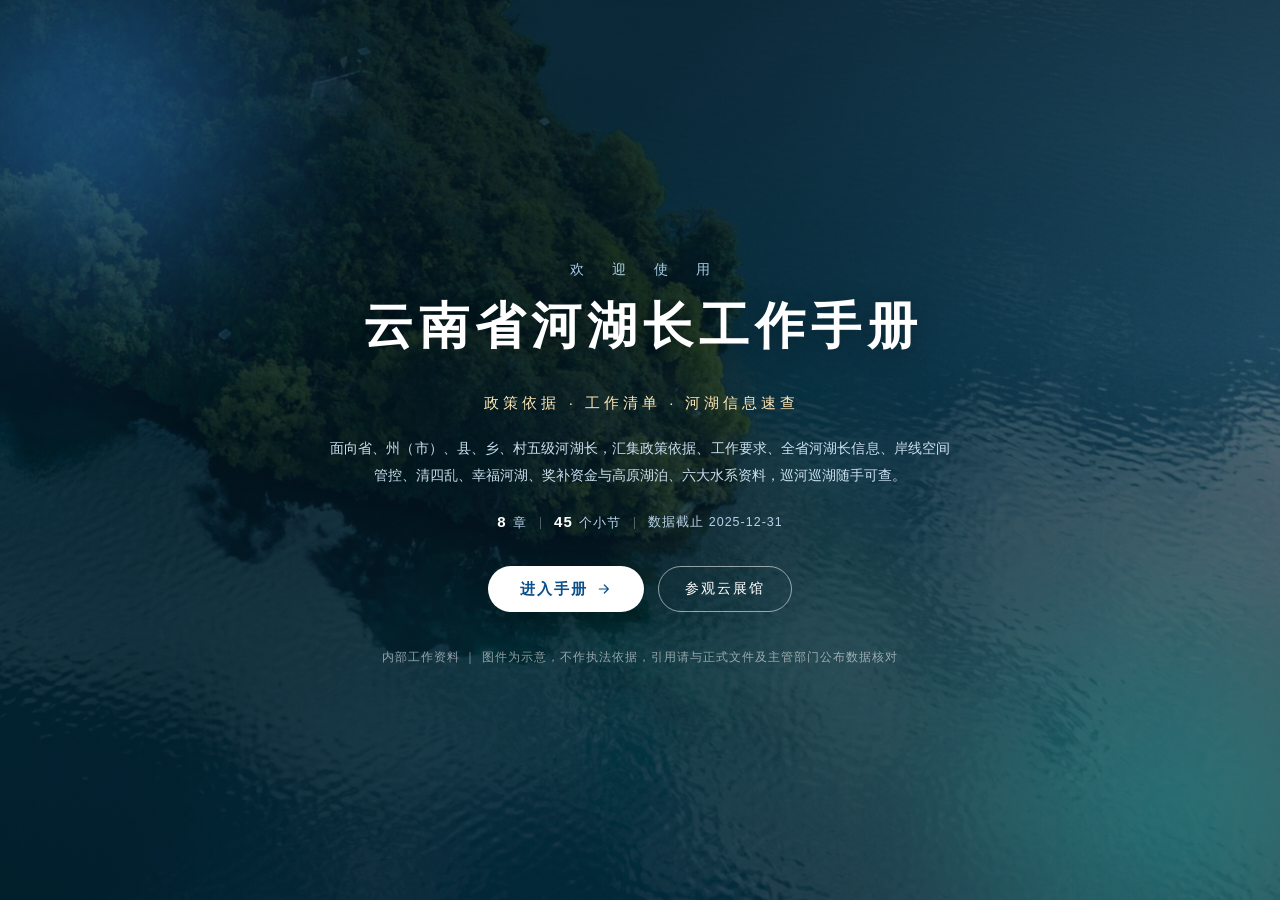
==== commit 7267fb0b: "2026-1107" ====
--- a/index.html
+++ b/index.html
@@ -5,7 +5,7 @@
   <meta charset="UTF-8" />
   <meta name="viewport" content="width=device-width, initial-scale=1, viewport-fit=cover" />
   <meta name="theme-color" content="#072F58" />
-  <meta name="description" content="云南省河湖长工作手册：政策依据、履职要求、全省河湖长信息、岸线空间管控、清四乱、幸福河湖、高原湖泊与六大水系。">
+  <meta name="description" content="云南省河湖长工作手册：政策依据、工作要求、全省河湖长信息、岸线空间管控、清四乱、幸福河湖、高原湖泊与六大水系。">
   <title>云南省河湖长工作手册</title>
   <link rel="stylesheet" href="./css/cover.css" />
 </head>
@@ -20,11 +20,10 @@
     </div>
 
     <div class="cv-inner">
-      <div class="cv-badge">云南省河湖长制 · 2026 年版</div>
       <p class="cv-kicker">欢 迎 使 用</p>
       <h1 class="cv-title">云南省河湖长工作手册</h1>
-      <p class="cv-slogan">政策依据 · 履职清单 · 河湖信息速查</p>
-      <p class="cv-desc">面向省、州（市）、县、乡、村五级河湖长，汇集政策依据、履职要求、全省河湖长信息、岸线空间管控、清四乱、幸福河湖、奖补资金与高原湖泊、六大水系资料，巡河巡湖随手可查。</p>
+      <p class="cv-slogan">政策依据 · 工作清单 · 河湖信息速查</p>
+      <p class="cv-desc">面向省、州（市）、县、乡、村五级河湖长，汇集政策依据、工作要求、全省河湖长信息、岸线空间管控、清四乱、幸福河湖、奖补资金与高原湖泊、六大水系资料，巡河巡湖随手可查。</p>
 
       <div class="cv-meta">
         <span><b>8</b> 章</span><i></i>
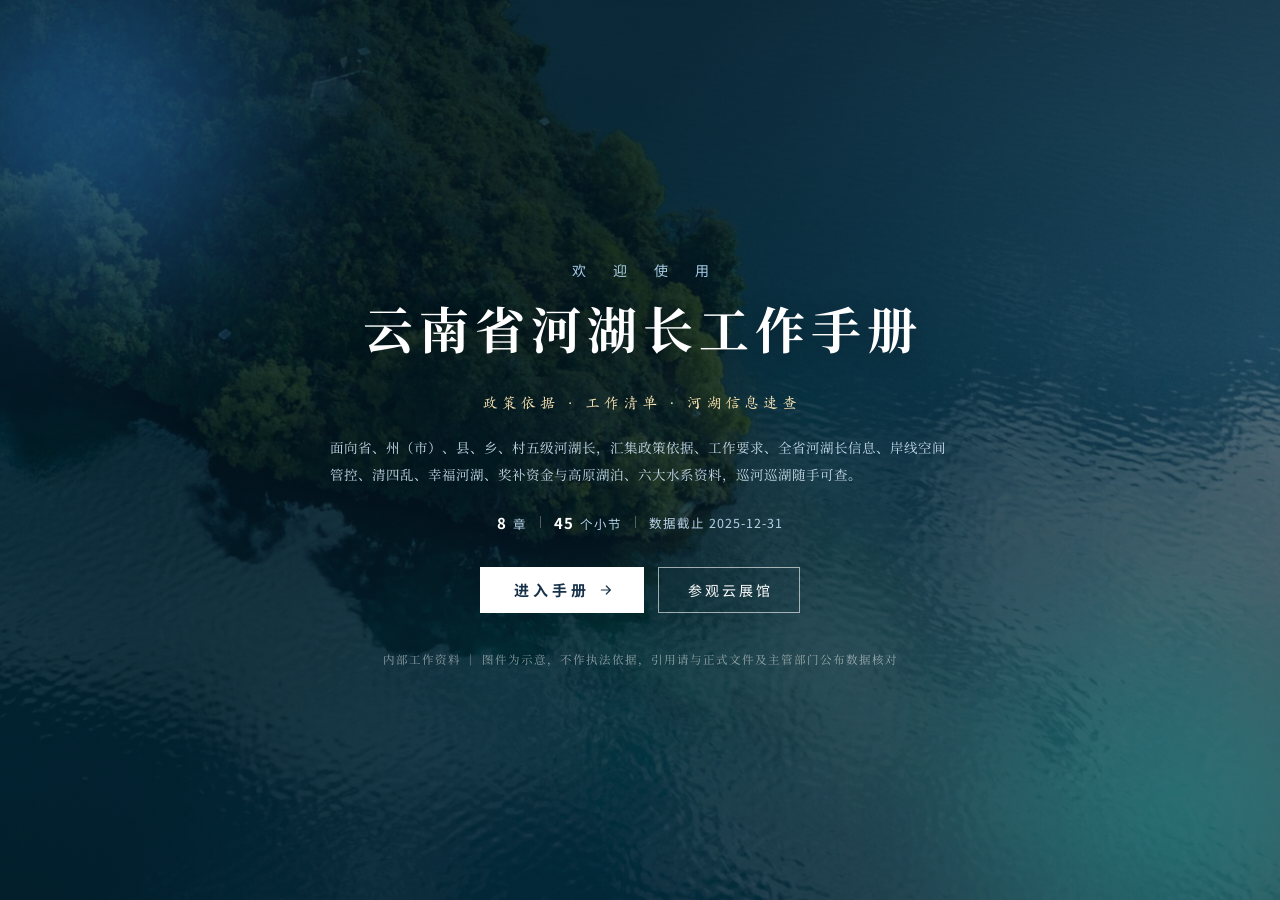
==== commit f8eb2112: "2026-11-08" ====
--- a/index.html
+++ b/index.html
@@ -7,6 +7,7 @@
   <meta name="theme-color" content="#072F58" />
   <meta name="description" content="云南省河湖长工作手册：政策依据、工作要求、全省河湖长信息、岸线空间管控、清四乱、幸福河湖、高原湖泊与六大水系。">
   <title>云南省河湖长工作手册</title>
+  <link rel="stylesheet" href="./css/fonts.css" />
   <link rel="stylesheet" href="./css/cover.css" />
 </head>
 
--- a/css/fonts.css
+++ b/css/fonts.css
@@ -0,0 +1,54 @@
+/* ==========================================================================
+   自托管字体（按站点字符集子集化）—— 由 tools/subset-fonts.py 生成
+   Windows 自带的方正小标宋 / 仿宋 / 楷体在 Linux、部分国产系统和多数安卓
+   浏览器上并不存在，正文会退化成默认字体。这里用本站实际用到的 1400 余字符
+   做子集，单文件 190~280KB，只在对应字体被用到时才下载。
+   正文增删文字后请重跑 tools/subset-fonts.py，否则新字会回落到系统字体。
+   ========================================================================== */
+
+@font-face {
+  font-family: "Source Han Serif SC";
+  font-style: normal;
+  font-weight: 400;
+  font-display: swap;
+  src: url("../assets/font/web/SourceHanSerifSC-400.woff2") format("woff2");
+  unicode-range: U+0020-007E, U+2000-206F, U+3000-303F, U+4E00-9FFF, U+FF00-FFEF;
+}
+
+@font-face {
+  font-family: "Source Han Serif SC";
+  font-style: normal;
+  font-weight: 700;
+  font-display: swap;
+  src: url("../assets/font/web/SourceHanSerifSC-700.woff2") format("woff2");
+  unicode-range: U+0020-007E, U+2000-206F, U+3000-303F, U+4E00-9FFF, U+FF00-FFEF;
+}
+
+@font-face {
+  font-family: "Source Han Sans SC";
+  font-style: normal;
+  font-weight: 400;
+  font-display: swap;
+  src: url("../assets/font/web/SourceHanSansSC-400.woff2") format("woff2");
+  unicode-range: U+0020-007E, U+2000-206F, U+3000-303F, U+4E00-9FFF, U+FF00-FFEF;
+}
+
+@font-face {
+  font-family: "Source Han Sans SC";
+  font-style: normal;
+  font-weight: 700;
+  font-display: swap;
+  src: url("../assets/font/web/SourceHanSansSC-700.woff2") format("woff2");
+  unicode-range: U+0020-007E, U+2000-206F, U+3000-303F, U+4E00-9FFF, U+FF00-FFEF;
+}
+
+/* 楷体：方正新楷体（FZNewKai-Z03S），只有常规体；仿宋缺失时也用它兜底。
+   注意：方正字体为商业字体，网页嵌入属于使用行为，需在授权范围内使用。 */
+@font-face {
+  font-family: "FZNewKai-Z03S";
+  font-style: normal;
+  font-weight: 400;
+  font-display: swap;
+  src: url("../assets/font/web/FZNewKai-400.woff2") format("woff2");
+  unicode-range: U+0020-007E, U+2000-206F, U+3000-303F, U+4E00-9FFF, U+FF00-FFEF;
+}
--- a/css/cover.css
+++ b/css/cover.css
@@ -5,6 +5,10 @@
 
 :root {
   --blue: #0B4F8A;
+  /* 与手册一致的公文三体：宋体标题、黑体小标、楷体点题 */
+  --cv-serif: "FZXiaoBiaoSong-B05S", "方正小标宋简体", "STZhongsong", "华文中宋", "SimSun", "Source Han Serif SC", "Noto Serif SC", serif;
+  --cv-hei: "SimHei", "黑体", "Heiti SC", "Microsoft YaHei", "Source Han Sans SC", sans-serif;
+  --cv-kai: "KaiTi", "楷体_GB2312", "STKaiti", "FZNewKai-Z03S", "SimSun", serif;
 }
 
 *,
@@ -20,9 +24,7 @@
 
 body {
   margin: 0;
-  font-family: -apple-system, BlinkMacSystemFont, "Segoe UI", "PingFang SC",
-    "Hiragino Sans GB", "Microsoft YaHei", "Source Han Sans SC", "Noto Sans CJK SC",
-    Arial, sans-serif;
+  font-family: var(--cv-hei);
   background: #07304f;
   color: #fff;
   -webkit-font-smoothing: antialiased;
@@ -196,6 +198,7 @@
 }
 
 .cv-kicker {
+  font-family: var(--cv-hei);
   margin-top: 30px;
   color: #A9CBE8;
   font-size: 14px;
@@ -204,6 +207,7 @@
 }
 
 .cv-title {
+  font-family: var(--cv-serif);
   margin-top: 10px;
   font-size: clamp(27px, 4.3vw, 50px);
   font-weight: 700;
@@ -216,6 +220,7 @@
 }
 
 .cv-slogan {
+  font-family: var(--cv-kai);
   margin-top: 16px;
   color: #FFE9B8;
   font-size: 15px;
@@ -224,16 +229,18 @@
 }
 
 .cv-desc {
+  font-family: var(--cv-serif);
   margin: 22px auto 0;
   max-width: 620px;
   color: #CBE0F0;
   font-size: 13.5px;
   line-height: 2;
-  text-align: justify;
-  text-align-last: center
+  text-align: left;
+  text-align-last: left
 }
 
 .cv-meta {
+  font-family: var(--cv-hei);
   display: flex;
   flex-wrap: wrap;
   align-items: center;
@@ -269,18 +276,19 @@
   display: inline-flex;
   align-items: center;
   gap: 8px;
-  padding: 13px 32px;
+  height: 46px;
+  padding: 0 30px;
   border: 0;
-  border-radius: 26px;
+  border-radius: 0;
   background: #fff;
-  color: var(--blue);
-  font-family: inherit;
+  color: #16324A;
+  font-family: var(--cv-hei);
   font-size: 15px;
-  font-weight: 600;
-  letter-spacing: 2px;
+  font-weight: 700;
+  letter-spacing: 4px;
+  text-indent: 4px;
   cursor: pointer;
-  box-shadow: 0 10px 26px rgba(0, 0, 0, .22);
-  transition: transform .2s ease, box-shadow .2s ease, background .2s ease
+  transition: background-color .2s ease
 }
 
 .cv-enter svg {
@@ -290,8 +298,7 @@
 }
 
 .cv-enter:hover {
-  transform: translateY(-2px);
-  box-shadow: 0 16px 32px rgba(0, 0, 0, .28)
+  background: #E7EDF2
 }
 
 .cv-enter:hover svg {
@@ -299,7 +306,7 @@
 }
 
 .cv-enter:active {
-  transform: translateY(0)
+  background: #DCE4EA
 }
 
 .cv-enter:focus-visible,
@@ -309,25 +316,28 @@
 }
 
 .cv-ghost {
+  font-family: var(--cv-hei);
   display: inline-flex;
   align-items: center;
-  padding: 13px 26px;
-  border: 1px solid rgba(255, 255, 255, .55);
-  border-radius: 26px;
+  height: 46px;
+  padding: 0 26px;
+  border: 1px solid rgba(255, 255, 255, .6);
+  border-radius: 0;
   color: #fff;
   font-size: 14px;
-  letter-spacing: 2px;
+  letter-spacing: 3px;
+  text-indent: 3px;
   text-decoration: none;
-  transition: background .2s ease, border-color .2s ease, transform .2s ease
+  transition: background-color .2s ease, border-color .2s ease
 }
 
 .cv-ghost:hover {
-  background: rgba(255, 255, 255, .14);
-  border-color: rgba(255, 255, 255, .8);
-  transform: translateY(-2px)
+  background: rgba(255, 255, 255, .16);
+  border-color: #fff
 }
 
 .cv-foot {
+  font-family: var(--cv-serif);
   margin-top: 38px;
   color: rgba(255, 255, 255, .55);
   font-size: 11.5px;
@@ -363,8 +373,8 @@
     margin-top: 16px;
     font-size: 12.5px;
     line-height: 1.9;
-    text-align: center;
-    text-align-last: center
+    text-align: left;
+    text-align-last: left
   }
 
   .cv-meta {
@@ -380,8 +390,11 @@
 
   .cv-enter,
   .cv-ghost {
-    padding: 12px 24px;
-    font-size: 14px
+    height: 44px;
+    padding: 0 22px;
+    font-size: 14px;
+    letter-spacing: 3px;
+    text-indent: 3px
   }
 
   .cv-foot {
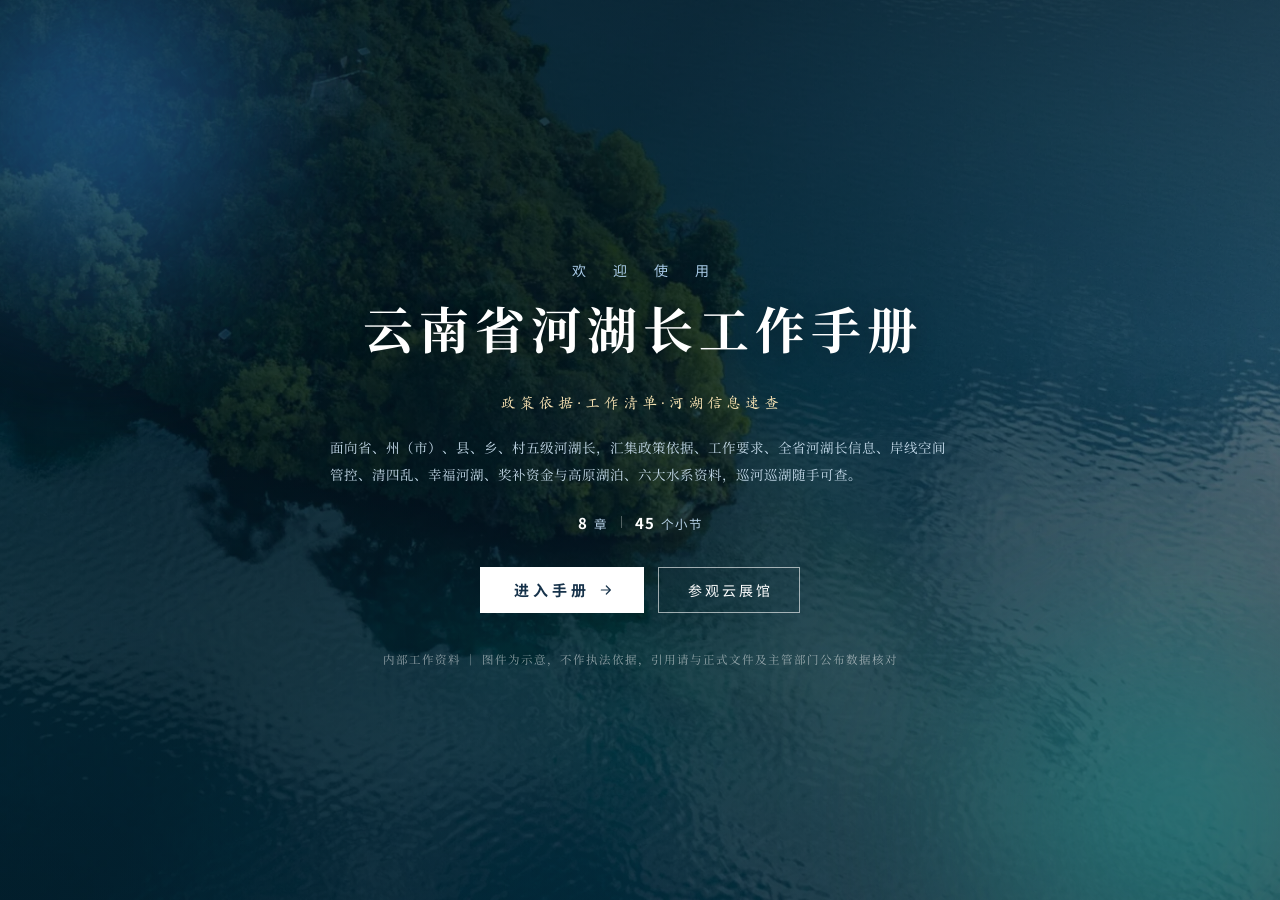
==== commit 1e3c64ab: "2026-11-11" ====
--- a/index.html
+++ b/index.html
@@ -23,13 +23,12 @@
     <div class="cv-inner">
       <p class="cv-kicker">欢 迎 使 用</p>
       <h1 class="cv-title">云南省河湖长工作手册</h1>
-      <p class="cv-slogan">政策依据 · 工作清单 · 河湖信息速查</p>
+      <p class="cv-slogan">政策依据·工作清单·河湖信息速查</p>
       <p class="cv-desc">面向省、州（市）、县、乡、村五级河湖长，汇集政策依据、工作要求、全省河湖长信息、岸线空间管控、清四乱、幸福河湖、奖补资金与高原湖泊、六大水系资料，巡河巡湖随手可查。</p>
 
       <div class="cv-meta">
         <span><b>8</b> 章</span><i></i>
-        <span><b>45</b> 个小节</span><i></i>
-        <span>数据截止 2025-12-31</span>
+        <span><b>45</b> 个小节</span>
       </div>
 
       <div class="cv-btns">
@@ -47,11 +46,21 @@
     </div>
   </div>
 
+  <script src="./js/url-login.js"></script>
   <script>
-    /* 进入手册：先播 0.6s 淡出再跳转；脚本失效时 <a href> 仍可直接进 */
+    /* 进入手册：先播 0.6s 淡出再跳转；脚本失效时 <a href> 仍可直接进。
+       带 ?userName&token 时等价于已登录，直达正文、跳过封面 */
     (function () {
       var cover = document.getElementById('cover');
       var btn = document.getElementById('coverEnter');
+      var qs = window.location.search || '';
+
+      // 带登录参数 → 直接进正文（登录态已由 url-login.js 写入 localStorage）
+      if (/[?&]userName=/i.test(qs) && /[?&]token=/i.test(qs)) {
+        window.location.replace('./shouce.html' + qs + '#ch1');
+        return;
+      }
+
       if (!cover || !btn) return;
       btn.addEventListener('click', function (e) {
         if (btn.dataset.leaving === '1') return;
@@ -59,7 +68,7 @@
         btn.dataset.leaving = '1';
         cover.classList.add('closing');
         window.setTimeout(function () {
-          window.location.href = './shouce.html#ch1';
+          window.location.href = './shouce.html' + qs + '#ch1';
         }, 600);
       });
     })();
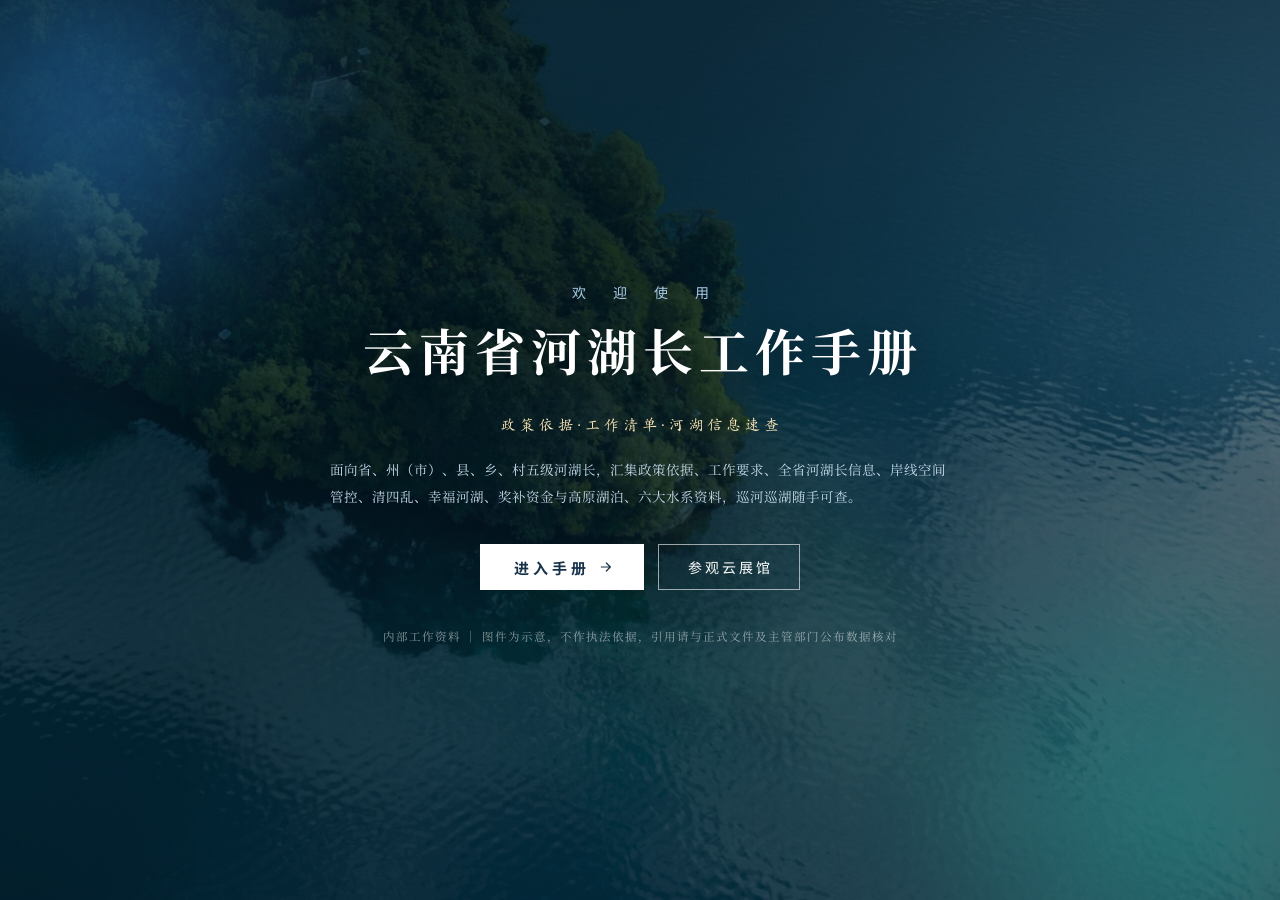
==== commit a27e020b: "3333" ====
--- a/index.html
+++ b/index.html
@@ -26,10 +26,6 @@
       <p class="cv-slogan">政策依据·工作清单·河湖信息速查</p>
       <p class="cv-desc">面向省、州（市）、县、乡、村五级河湖长，汇集政策依据、工作要求、全省河湖长信息、岸线空间管控、清四乱、幸福河湖、奖补资金与高原湖泊、六大水系资料，巡河巡湖随手可查。</p>
 
-      <div class="cv-meta">
-        <span><b>8</b> 章</span><i></i>
-        <span><b>45</b> 个小节</span>
-      </div>
 
       <div class="cv-btns">
         <a class="cv-enter" id="coverEnter" href="./shouce.html#ch1">
